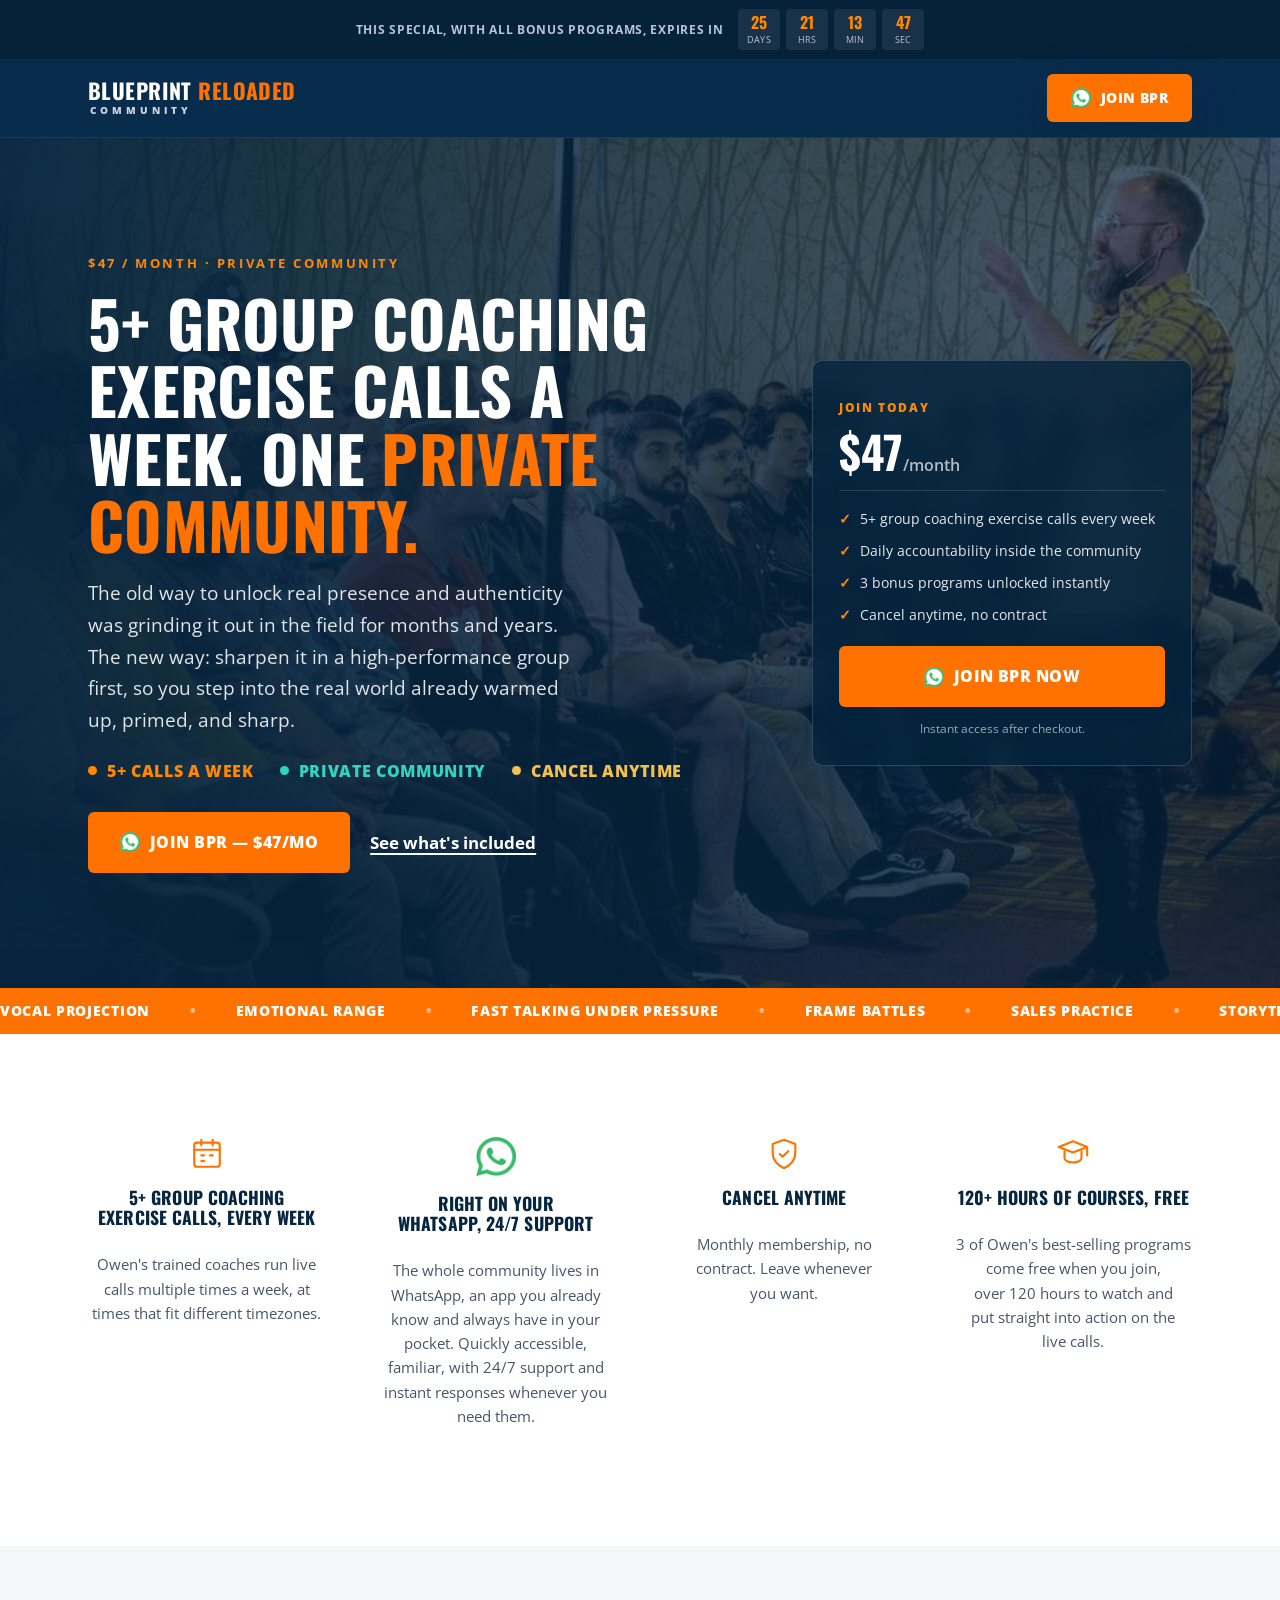
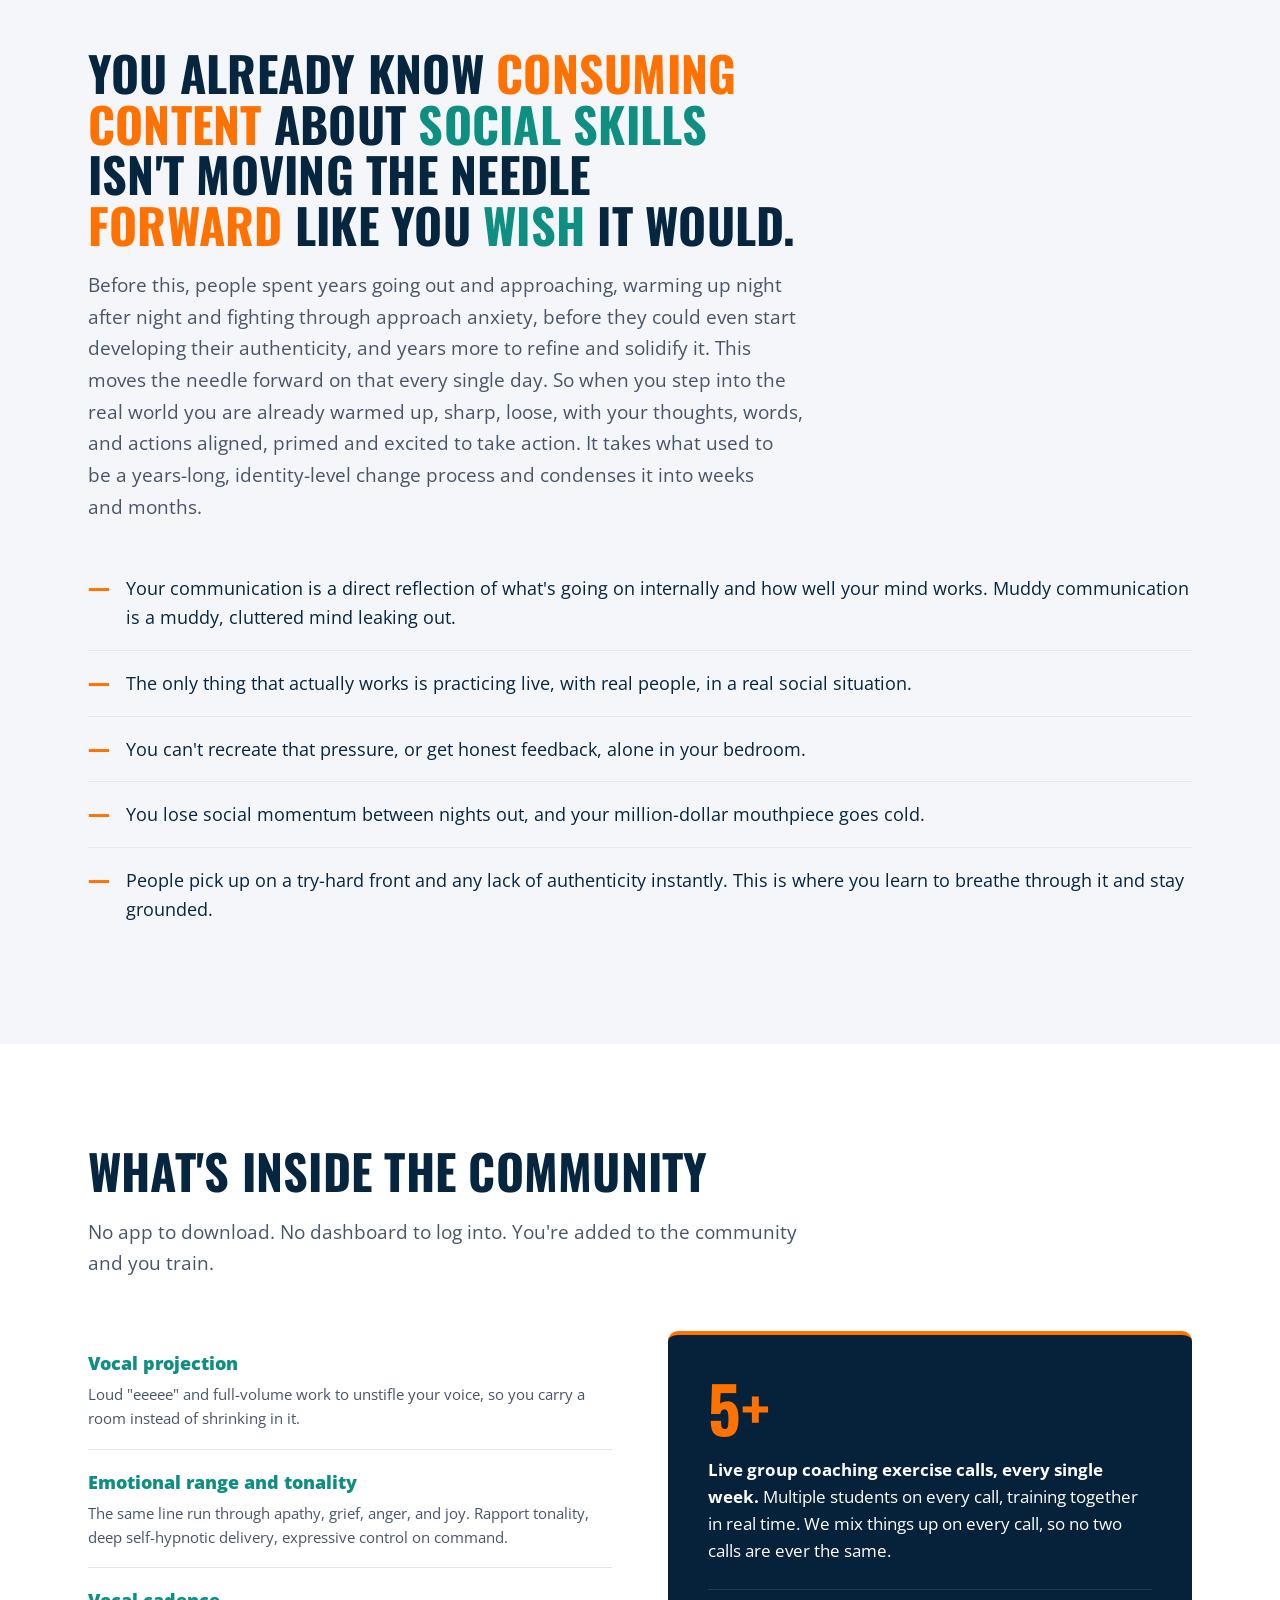
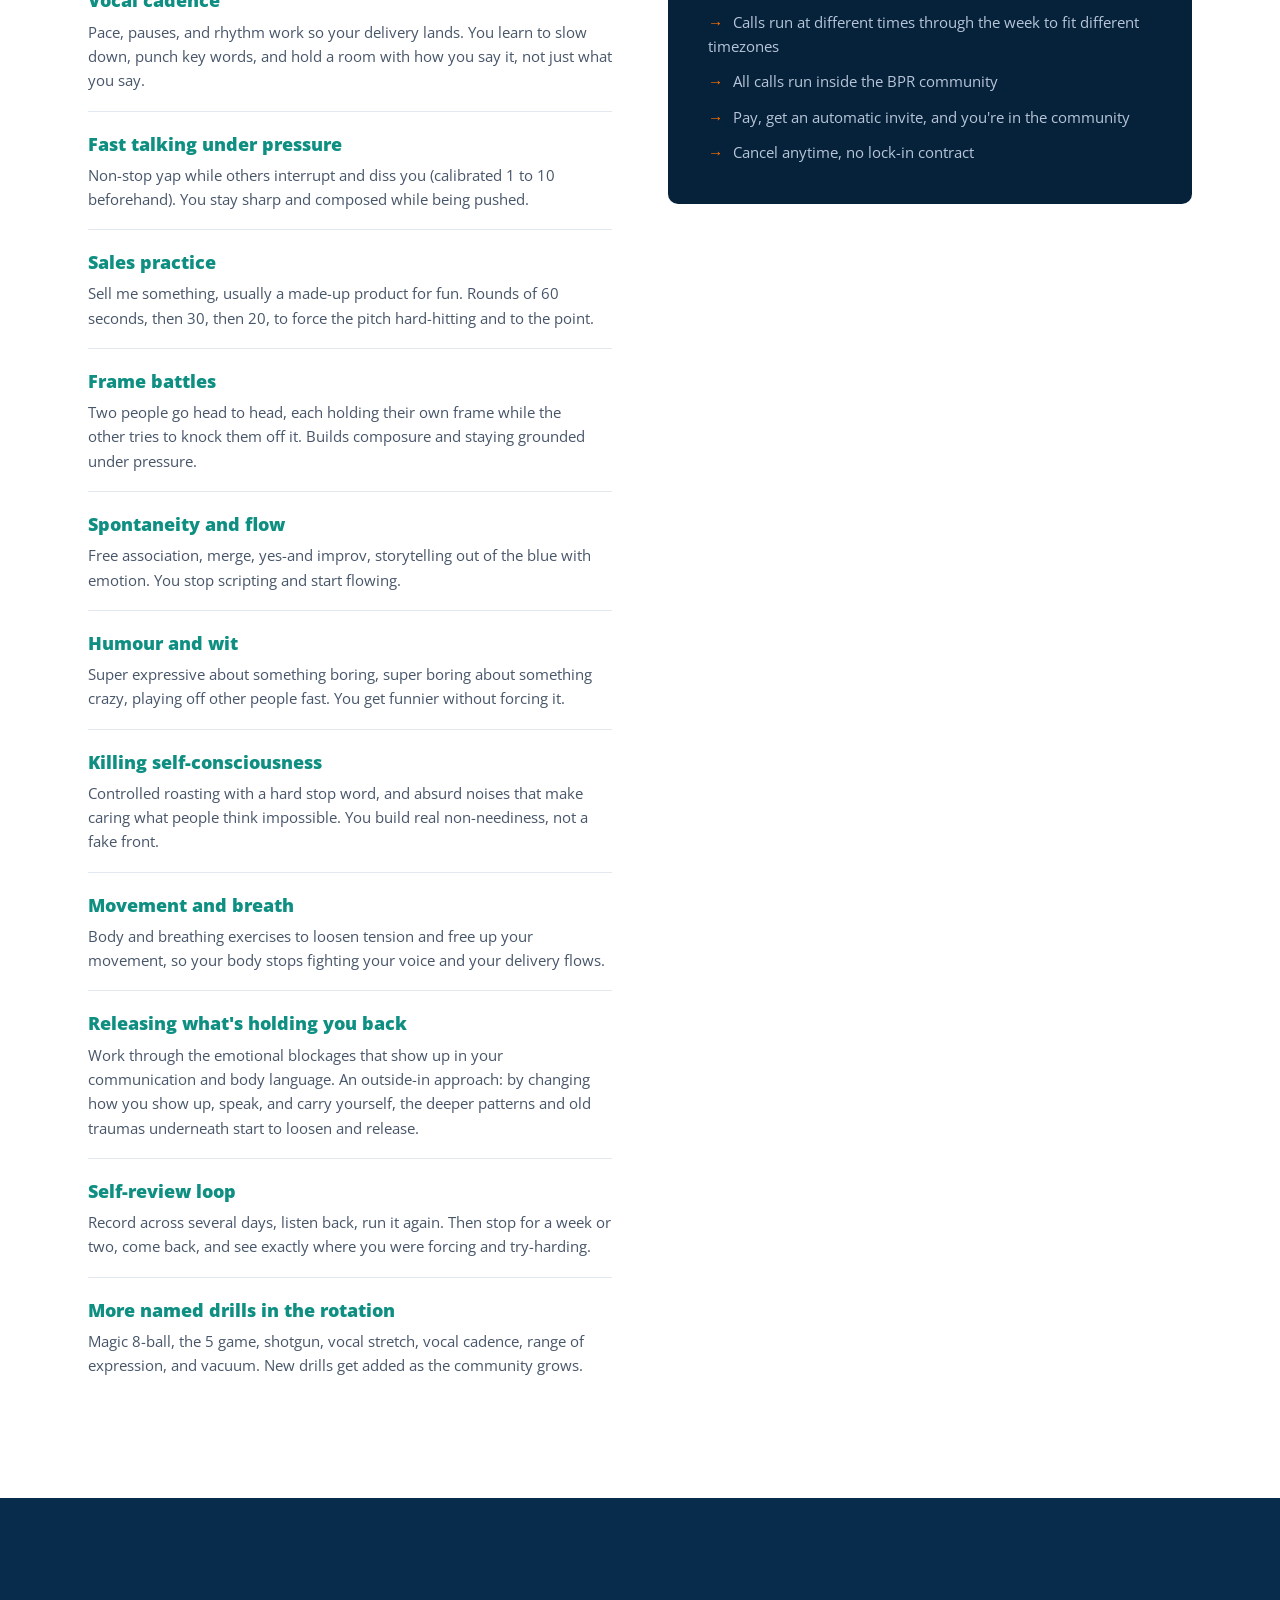
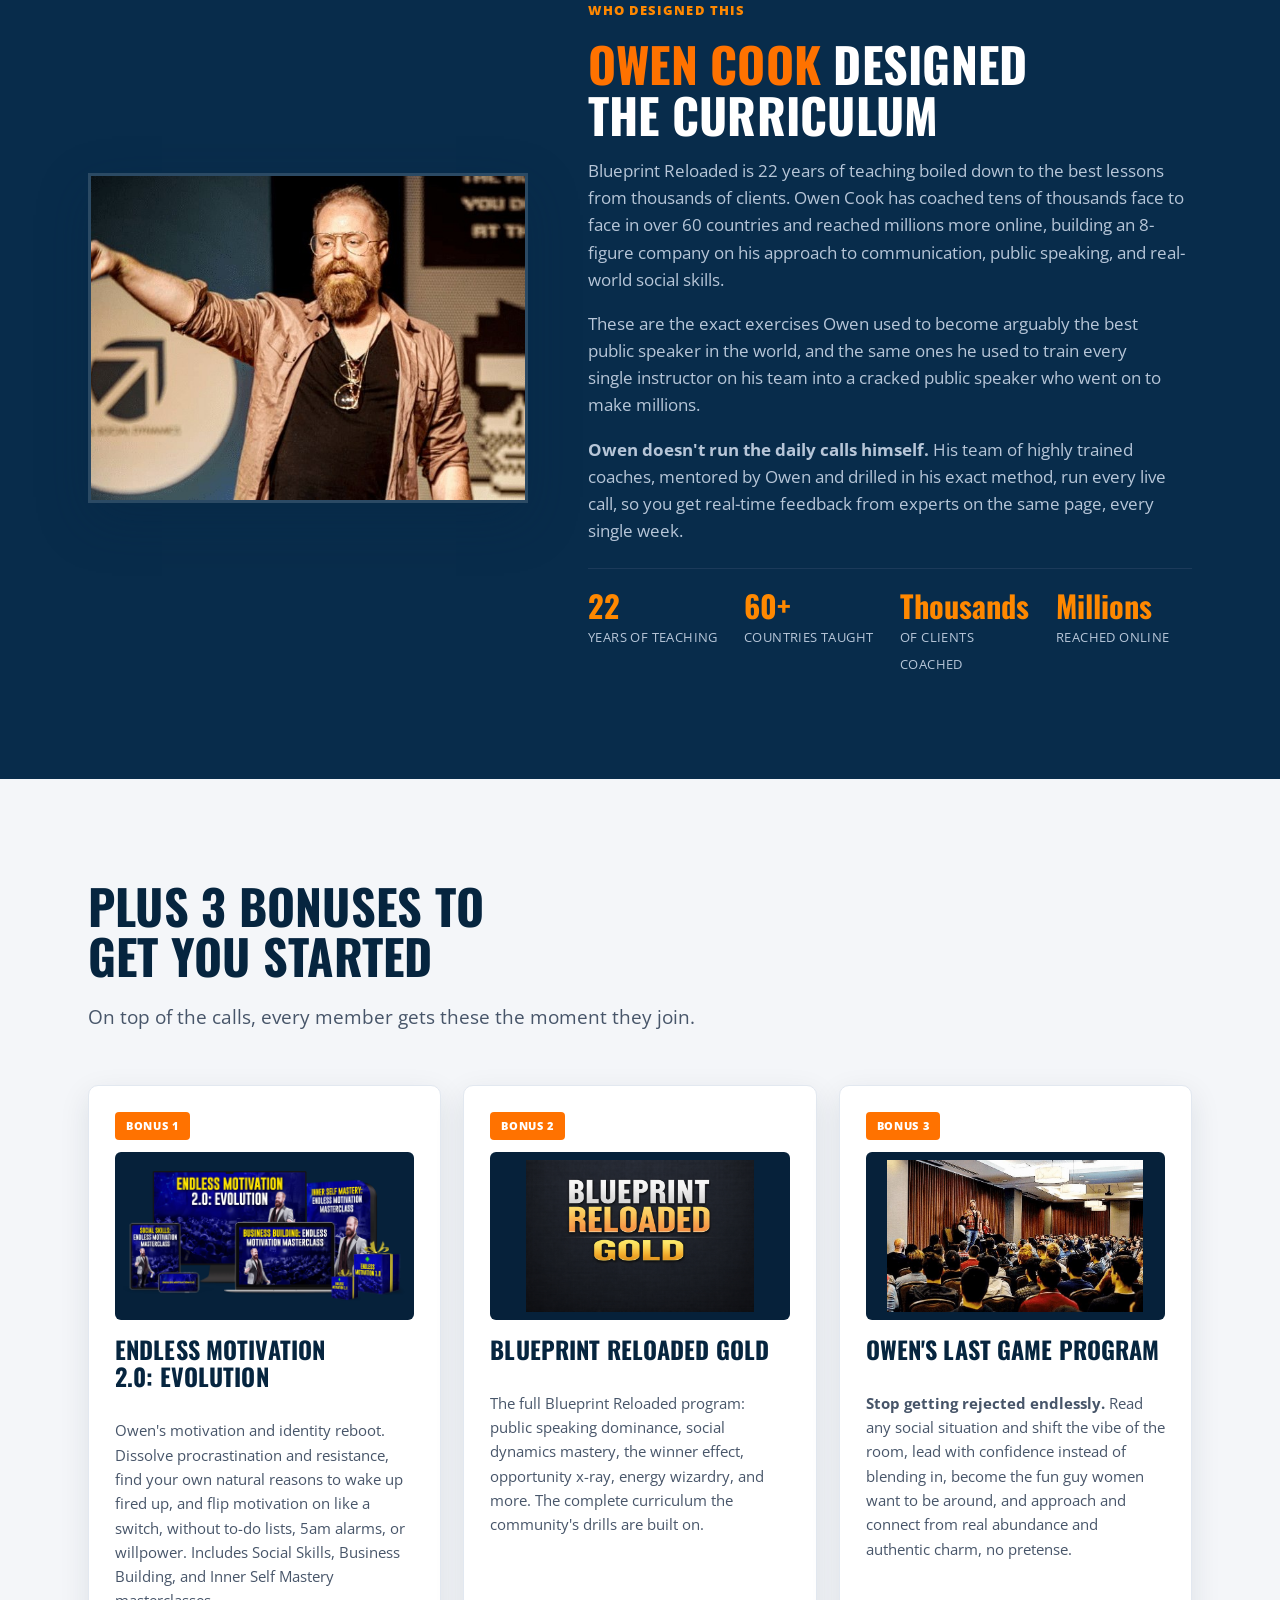
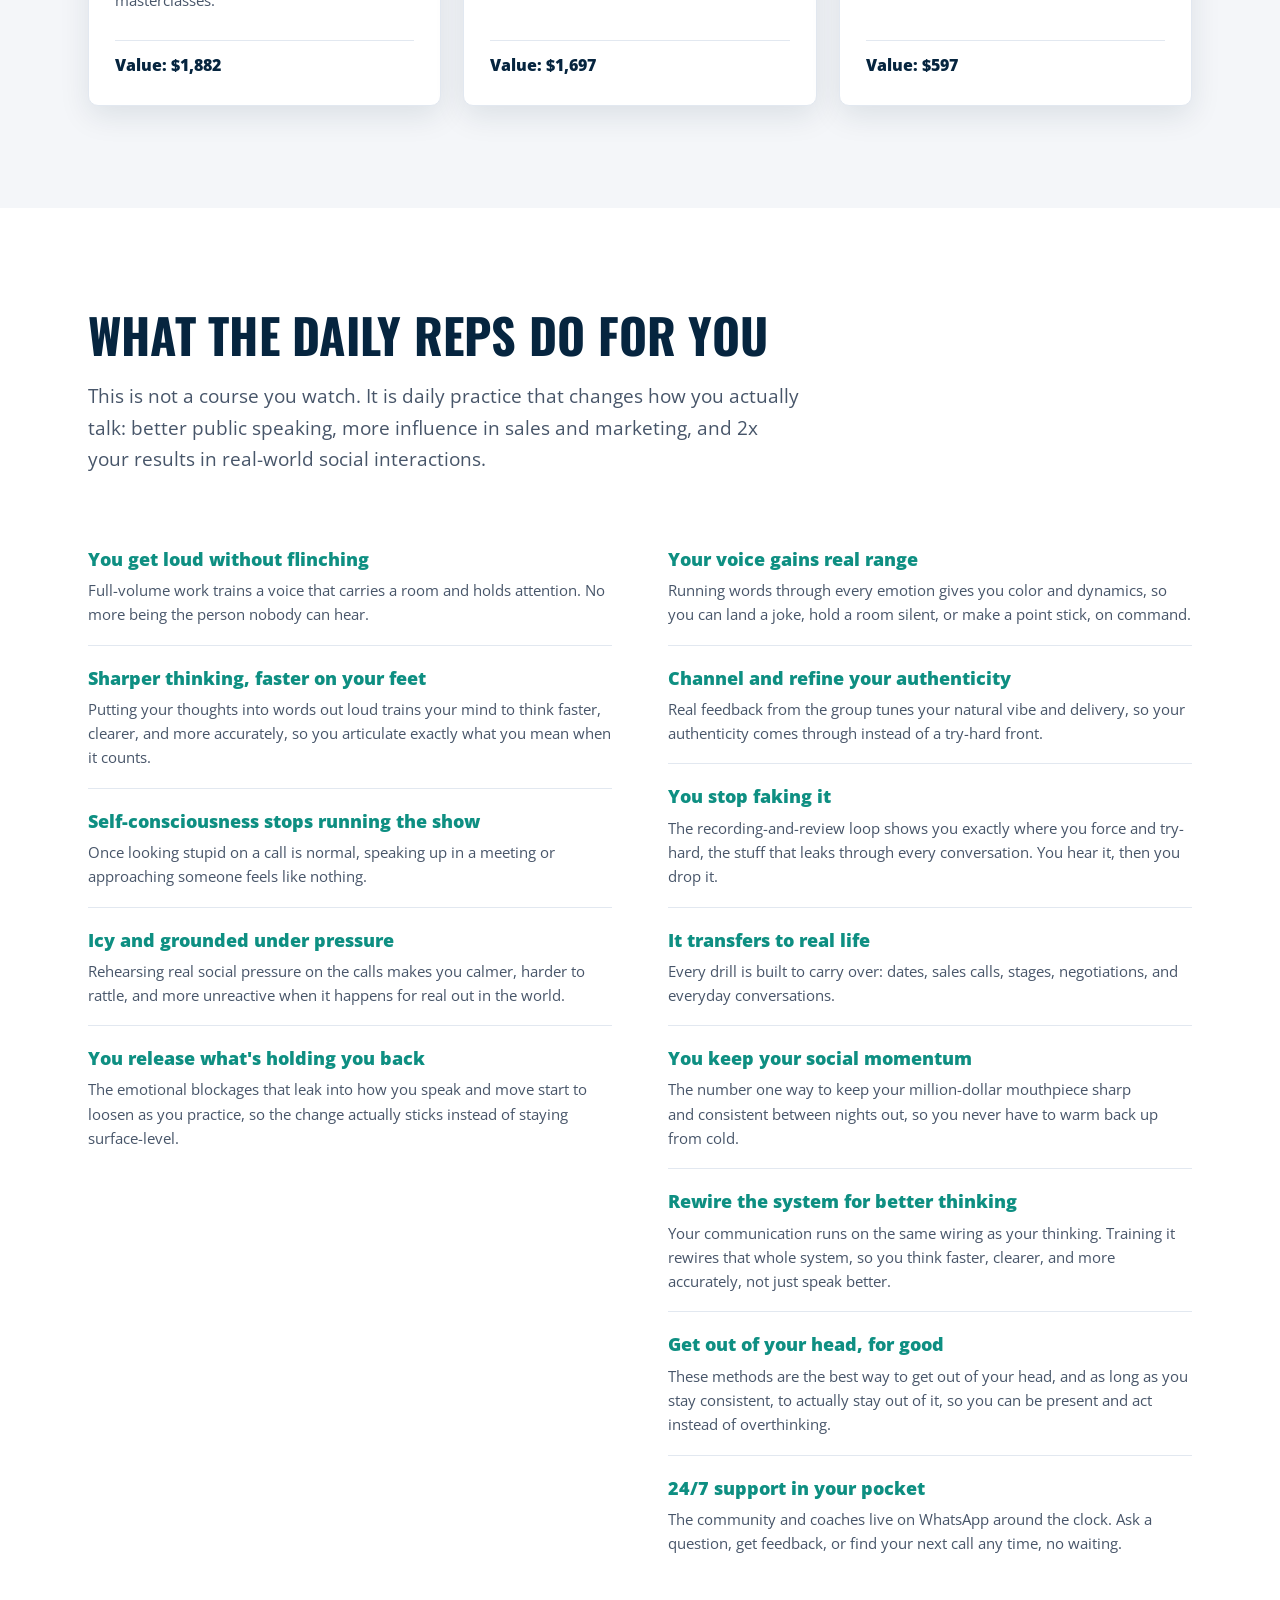
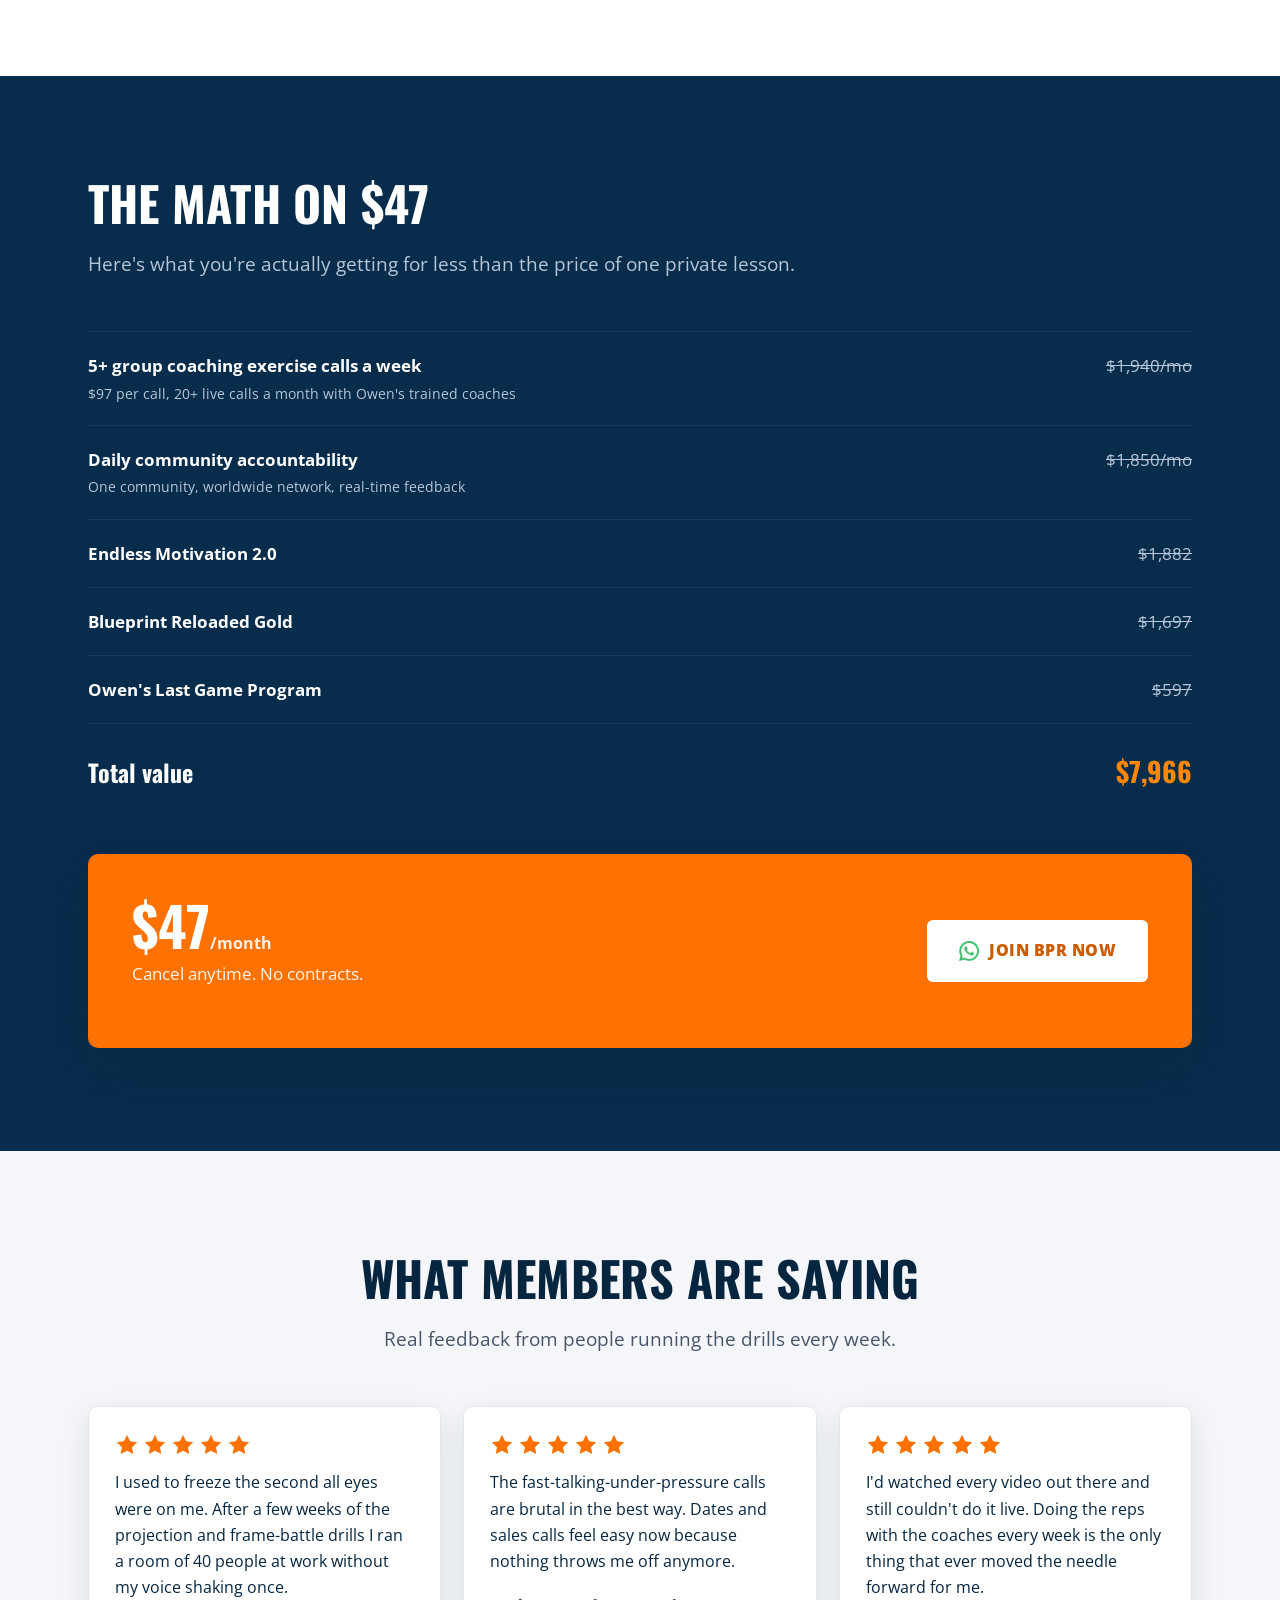
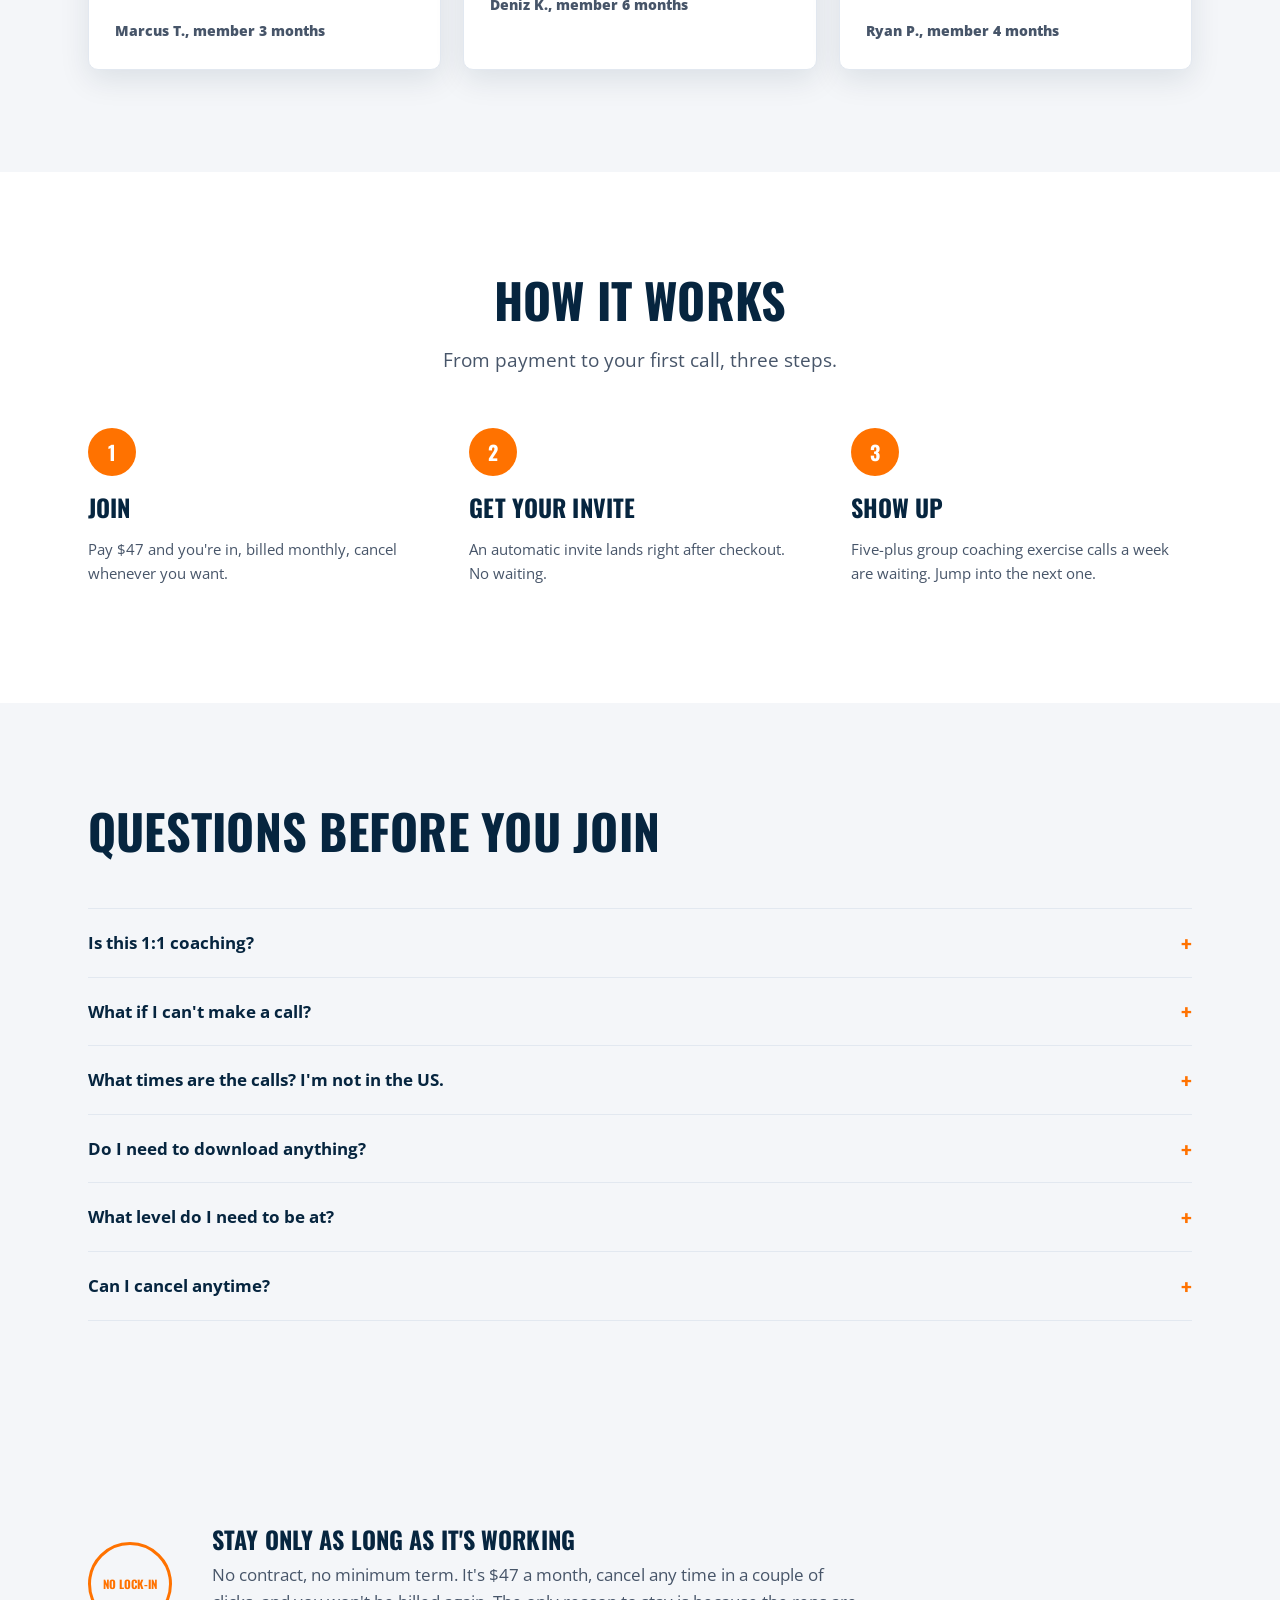
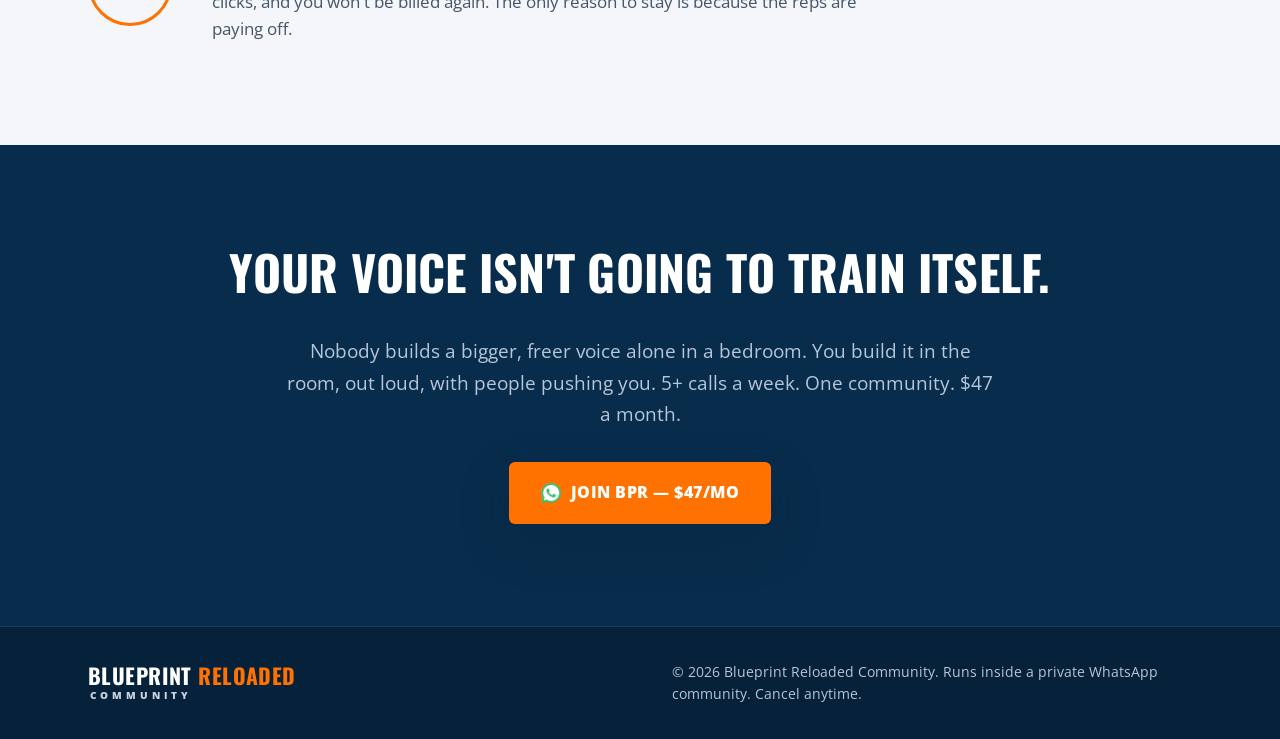
==== index.html @ cd3993e1 "Color Owen Cook + problem heading words, add first problem point + rewire/out-of-your-head benefits," ====
<!doctype html>
<html lang="en">
<head>
<meta charset="UTF-8" />
<meta name="viewport" content="width=device-width, initial-scale=1.0" />
<title>Blueprint Reloaded Community — Daily Communication Training, $47/mo</title>
<meta name="description" content="5+ live group communication coaching calls a week, inside one private community, for $47/month. Vocal projection, emotional range, fast talking under pressure, storytelling, and killing self-consciousness for good. Trained by Owen Cook." />
<link rel="preconnect" href="https://fonts.googleapis.com" />
<link rel="preconnect" href="https://fonts.gstatic.com" crossorigin />
<link href="https://fonts.googleapis.com/css2?family=Oswald:wght@500;600;700&family=Open+Sans:wght@400;600;700;800&display=swap" rel="stylesheet" />
<link rel="stylesheet" href="assets/styles.css" />
</head>
<body>

<!--
  ============================================================
  BEFORE THIS GOES LIVE, edit these things:

  1. HERO PHOTO
     Now a real Owen Cook seminar photo (assets/img/owen-hero.jpg),
     cropped from the Endless Motivation site. Set in assets/styles.css
     under .hero::before { background-image: ... }. Bonus 1 cover
     (assets/img/endless-motivation-cover.png) is also the real product
     image. Both are Owen Cook / Self Mastery Co assets: use is fine
     given Owen is approving the bundle. Bonus 2 and 3 covers are still
     placeholders.

  2. COUNTDOWN DEADLINE
     assets/main.js auto-targets 11:59:59 PM on the last day of the
     current month (visitor's local time) and rolls to next month
     when it passes. Remove the deadline-bar markup if the countdown
     ever needs to come down.

  3. STRIPE PAYMENT LINK
     Every button below with href="https://buy.stripe.com/00w7sM9GS1s17iT3RD1oI0r" needs
     your real Stripe Payment Link (buy.stripe.com/...).
     In Stripe: set the Payment Link's "After payment" redirect to
     your deployed thank-you.html URL.

  4. PLACEHOLDER CONTENT
     Search this file for "PLACEHOLDER" to find the 3 bonus
     products and testimonial that need real content/values.
  ============================================================
-->

<div class="deadline-bar">
  <span class="label">This special, with all bonus programs, expires in</span>
  <span class="units">
    <span class="unit"><b id="cd-days">00</b><span>Days</span></span>
    <span class="unit"><b id="cd-hours">00</b><span>Hrs</span></span>
    <span class="unit"><b id="cd-mins">00</b><span>Min</span></span>
    <span class="unit"><b id="cd-secs">00</b><span>Sec</span></span>
  </span>
</div>

<nav class="nav">
  <div class="wrap">
    <div class="nav-mark">
      <span class="mark-top">Blueprint <span class="mark-accent">Reloaded</span></span>
      <span class="mark-sub">Community</span>
    </div>
    <a class="btn btn-cta" href="https://buy.stripe.com/00w7sM9GS1s17iT3RD1oI0r">Join BPR</a>
  </div>
</nav>

<header class="hero">
  <div class="wrap">
    <div class="hero-copy">
      <div class="eyebrow-line">$47 / month &middot; Private community</div>
      <h1>5+ group coaching exercise calls a week. One <span class="accent-word">private community.</span></h1>
      <p class="lede">
        The old way to unlock real presence and authenticity was grinding it out in the
        field for months and years. The new way: sharpen it in a high-performance group
        first, so you step into the real world already warmed up, primed, and sharp.
      </p>
      <ul class="trust-chips">
        <li>5+ calls a week</li>
        <li>Private community</li>
        <li>Cancel anytime</li>
      </ul>
      <div class="hero-ctas">
        <a class="btn btn-cta" href="https://buy.stripe.com/00w7sM9GS1s17iT3RD1oI0r">Join BPR — $47/mo</a>
        <a class="textlink" href="#stack">See what's included</a>
      </div>
    </div>
    <div class="join-card">
      <p class="kicker">Join today</p>
      <div class="price">$47<small>/month</small></div>
      <ul>
        <li>5+ group coaching exercise calls every week</li>
        <li>Daily accountability inside the community</li>
        <li>3 bonus programs unlocked instantly</li>
        <li>Cancel anytime, no contract</li>
      </ul>
      <a class="btn btn-cta btn-block" href="https://buy.stripe.com/00w7sM9GS1s17iT3RD1oI0r">Join BPR now</a>
      <p class="fine">Instant access after checkout.</p>
    </div>
  </div>
</header>

<div class="marquee" aria-label="What's covered">
  <div class="marquee-track">
    <span>Vocal projection</span><span class="dot">&bull;</span>
    <span>Emotional range</span><span class="dot">&bull;</span>
    <span>Fast talking under pressure</span><span class="dot">&bull;</span>
    <span>Frame battles</span><span class="dot">&bull;</span>
    <span>Sales practice</span><span class="dot">&bull;</span>
    <span>Storytelling</span><span class="dot">&bull;</span>
    <span>Humour and wit</span><span class="dot">&bull;</span>
    <span>Killing self-consciousness</span><span class="dot">&bull;</span>
    <span>Vocal projection</span><span class="dot">&bull;</span>
    <span>Emotional range</span><span class="dot">&bull;</span>
    <span>Fast talking under pressure</span><span class="dot">&bull;</span>
    <span>Frame battles</span><span class="dot">&bull;</span>
    <span>Sales practice</span><span class="dot">&bull;</span>
    <span>Storytelling</span><span class="dot">&bull;</span>
    <span>Humour and wit</span><span class="dot">&bull;</span>
    <span>Killing self-consciousness</span><span class="dot">&bull;</span>
  </div>
</div>

<section>
  <div class="wrap">
    <div class="icon-row reveal">
      <div class="icon-row-item">
        <svg viewBox="0 0 24 24" fill="none" stroke="currentColor" stroke-width="1.5" stroke-linecap="round" stroke-linejoin="round"><rect x="3" y="4" width="18" height="17" rx="2"/><path d="M3 9h18"/><path d="M8 2v4M16 2v4"/><path d="M8 13h2M14 13h2M8 17h2"/></svg>
        <h3>5+ group coaching exercise calls, every week</h3>
        <p>Owen's trained coaches run live calls multiple times a week, at times that fit different timezones.</p>
      </div>
      <div class="icon-row-item">
        <img class="icon-wa" src="assets/img/whatsapp-icon.png" alt="WhatsApp" />
        <h3>Right on your WhatsApp, 24/7 support</h3>
        <p>The whole community lives in WhatsApp, an app you already know and always have in your pocket. Quickly accessible, familiar, with 24/7 support and instant responses whenever you need them.</p>
      </div>
      <div class="icon-row-item">
        <svg viewBox="0 0 24 24" fill="none" stroke="currentColor" stroke-width="1.5" stroke-linecap="round" stroke-linejoin="round"><path d="M12 2 4 5v6c0 5 3.4 9 8 11 4.6-2 8-6 8-11V5l-8-3z"/><path d="m9 12 2 2 4-4"/></svg>
        <h3>Cancel anytime</h3>
        <p>Monthly membership, no contract. Leave whenever you want.</p>
      </div>
      <div class="icon-row-item">
        <svg viewBox="0 0 24 24" fill="none" stroke="currentColor" stroke-width="1.5" stroke-linecap="round" stroke-linejoin="round"><path d="M2 7l10-4 10 4-10 4z"/><path d="M6 10v5c0 1.66 2.7 3 6 3s6-1.34 6-3v-5"/><path d="M22 7v6"/></svg>
        <h3>120+ hours of courses, free</h3>
        <p>3 of Owen's best-selling programs come free when you join, over 120 hours to watch and put straight into action on the live calls.</p>
      </div>
    </div>
  </div>
</section>

<section class="section-alt">
  <div class="wrap">
    <div class="section-head reveal">
      <h2>You already know <span class="hl-orange">consuming content</span> about <span class="hl-teal">social skills</span> isn't moving the needle <span class="hl-orange">forward</span> like you <span class="hl-teal">wish</span> it would.</h2>
      <p class="lede">Before this, people spent years going out and approaching, warming up night after night and fighting through approach anxiety, before they could even start developing their authenticity, and years more to refine and solidify it. This moves the needle forward on that every single day. So when you step into the real world you are already warmed up, sharp, loose, with your thoughts, words, and actions aligned, primed and excited to take action. It takes what used to be a years-long, identity-level change process and condenses it into weeks and months.</p>
    </div>
    <ul class="problem-list">
      <li class="reveal">
        <span class="mark">&mdash;</span>
        <span>Your communication is a direct reflection of what's going on internally and how well your mind works. Muddy communication is a muddy, cluttered mind leaking out.</span>
      </li>
      <li class="reveal">
        <span class="mark">&mdash;</span>
        <span>The only thing that actually works is practicing live, with real people, in a real social situation.</span>
      </li>
      <li class="reveal">
        <span class="mark">&mdash;</span>
        <span>You can't recreate that pressure, or get honest feedback, alone in your bedroom.</span>
      </li>
      <li class="reveal">
        <span class="mark">&mdash;</span>
        <span>You lose social momentum between nights out, and your million-dollar mouthpiece goes cold.</span>
      </li>
      <li class="reveal">
        <span class="mark">&mdash;</span>
        <span>People pick up on a try-hard front and any lack of authenticity instantly. This is where you learn to breathe through it and stay grounded.</span>
      </li>
    </ul>
  </div>
</section>

<section>
  <div class="wrap">
    <div class="section-head reveal">
      <h2>What's inside the community</h2>
      <p class="lede">No app to download. No dashboard to log into. You're added to the community and you train.</p>
    </div>
    <div class="inside-layout">
      <ul class="drill-list reveal">
        <li>
          <span class="drill-name">Vocal projection</span>
          <p class="drill-desc">Loud "eeeee" and full-volume work to unstifle your voice, so you carry a room instead of shrinking in it.</p>
        </li>
        <li>
          <span class="drill-name">Emotional range and tonality</span>
          <p class="drill-desc">The same line run through apathy, grief, anger, and joy. Rapport tonality, deep self-hypnotic delivery, expressive control on command.</p>
        </li>
        <li>
          <span class="drill-name">Vocal cadence</span>
          <p class="drill-desc">Pace, pauses, and rhythm work so your delivery lands. You learn to slow down, punch key words, and hold a room with how you say it, not just what you say.</p>
        </li>
        <li>
          <span class="drill-name">Fast talking under pressure</span>
          <p class="drill-desc">Non-stop yap while others interrupt and diss you (calibrated 1 to 10 beforehand). You stay sharp and composed while being pushed.</p>
        </li>
        <li>
          <span class="drill-name">Sales practice</span>
          <p class="drill-desc">Sell me something, usually a made-up product for fun. Rounds of 60 seconds, then 30, then 20, to force the pitch hard-hitting and to the point.</p>
        </li>
        <li>
          <span class="drill-name">Frame battles</span>
          <p class="drill-desc">Two people go head to head, each holding their own frame while the other tries to knock them off it. Builds composure and staying grounded under pressure.</p>
        </li>
        <li>
          <span class="drill-name">Spontaneity and flow</span>
          <p class="drill-desc">Free association, merge, yes-and improv, storytelling out of the blue with emotion. You stop scripting and start flowing.</p>
        </li>
        <li>
          <span class="drill-name">Humour and wit</span>
          <p class="drill-desc">Super expressive about something boring, super boring about something crazy, playing off other people fast. You get funnier without forcing it.</p>
        </li>
        <li>
          <span class="drill-name">Killing self-consciousness</span>
          <p class="drill-desc">Controlled roasting with a hard stop word, and absurd noises that make caring what people think impossible. You build real non-neediness, not a fake front.</p>
        </li>
        <li>
          <span class="drill-name">Movement and breath</span>
          <p class="drill-desc">Body and breathing exercises to loosen tension and free up your movement, so your body stops fighting your voice and your delivery flows.</p>
        </li>
        <li>
          <span class="drill-name">Releasing what's holding you back</span>
          <p class="drill-desc">Work through the emotional blockages that show up in your communication and body language. An outside-in approach: by changing how you show up, speak, and carry yourself, the deeper patterns and old traumas underneath start to loosen and release.</p>
        </li>
        <li>
          <span class="drill-name">Self-review loop</span>
          <p class="drill-desc">Record across several days, listen back, run it again. Then stop for a week or two, come back, and see exactly where you were forcing and try-harding.</p>
        </li>
        <li>
          <span class="drill-name">More named drills in the rotation</span>
          <p class="drill-desc">Magic 8-ball, the 5 game, shotgun, vocal stretch, vocal cadence, range of expression, and vacuum. New drills get added as the community grows.</p>
        </li>
      </ul>
      <div class="cadence-card reveal">
        <div class="cadence-figure">5+</div>
        <p><strong>Live group coaching exercise calls, every single week.</strong> Multiple students on every call, training together in real time. We mix things up on every call, so no two calls are ever the same.</p>
        <ul class="cadence-list">
          <li>Calls run at different times through the week to fit different timezones</li>
          <li>All calls run inside the BPR community</li>
          <li>Pay, get an automatic invite, and you're in the community</li>
          <li>Cancel anytime, no lock-in contract</li>
        </ul>
      </div>
    </div>
  </div>
</section>

<section class="founder">
  <div class="wrap">
    <img class="founder-photo reveal" src="assets/img/owen-founder.jpg" alt="Owen Cook on stage" loading="lazy" />
    <div class="reveal">
      <p class="role">Who designed this</p>
      <h2><span class="accent-word">Owen Cook</span> designed the curriculum</h2>
      <p>Blueprint Reloaded is 22 years of teaching boiled down to the best lessons from thousands of clients. Owen Cook has coached tens of thousands face to face in over 60 countries and reached millions more online, building an 8-figure company on his approach to communication, public speaking, and real-world social skills.</p>
      <p>These are the exact exercises Owen used to become arguably the best public speaker in the world, and the same ones he used to train every single instructor on his team into a cracked public speaker who went on to make millions.</p>
      <p><strong>Owen doesn't run the daily calls himself.</strong> His team of highly trained coaches, mentored by Owen and drilled in his exact method, run every live call, so you get real-time feedback from experts on the same page, every single week.</p>
      <ul class="founder-stats">
        <li><b>22</b><span>Years of teaching</span></li>
        <li><b>60+</b><span>Countries taught</span></li>
        <li><b>Thousands</b><span>Of clients coached</span></li>
        <li><b>Millions</b><span>Reached online</span></li>
      </ul>
    </div>
  </div>
</section>

<section class="section-alt">
  <div class="wrap">
    <div class="section-head reveal">
      <h2>Plus 3 bonuses to get you started</h2>
      <p class="lede">On top of the calls, every member gets these the moment they join.</p>
    </div>
    <div class="bonus-grid">

      <!-- Bonus 1: Endless Motivation 2.0 — real product cover + copy from endlessmotivationblueprint.com -->
      <div class="bonus-card reveal">
        <span class="bonus-tag">Bonus 1</span>
        <img class="bonus-cover" src="assets/img/endless-motivation-cover.png" alt="Endless Motivation 2.0: Evolution course package" loading="lazy" />
        <h3>Endless Motivation 2.0: Evolution</h3>
        <p>Owen's motivation and identity reboot. Dissolve procrastination and resistance, find your own natural reasons to wake up fired up, and flip motivation on like a switch, without to-do lists, 5am alarms, or willpower. Includes Social Skills, Business Building, and Inner Self Mastery masterclasses.</p>
        <div class="bonus-value">Value: $1,882</div>
      </div>

      <!-- Bonus 2: Blueprint Reloaded Gold. Cover = the BPR product mockup the user pasted.
           SAVE that image to assets/img/blueprint-reloaded-gold.png and it appears automatically;
           until then it falls back to a labelled placeholder box. -->
      <div class="bonus-card reveal">
        <span class="bonus-tag">Bonus 2</span>
        <img class="bonus-cover" src="assets/img/blueprint-reloaded-gold.png" alt="Blueprint Reloaded course package" loading="lazy" onerror="this.style.display='none';this.nextElementSibling.style.display='flex';" />
        <div class="bonus-image-placeholder" style="display:none">Save pasted image as assets/img/blueprint-reloaded-gold.png</div>
        <h3>Blueprint Reloaded Gold</h3>
        <p>The full Blueprint Reloaded program: public speaking dominance, social dynamics mastery, the winner effect, opportunity x-ray, energy wizardry, and more. The complete curriculum the community's drills are built on.</p>
        <div class="bonus-value">Value: $1,697</div>
      </div>

      <!-- Bonus 3: Owen's Last Game Program — real Owen photo; description still to confirm -->
      <div class="bonus-card reveal">
        <span class="bonus-tag">Bonus 3</span>
        <img class="bonus-cover" src="assets/img/lastgame-banner.png" alt="Owen's Last Game Program" loading="lazy" onerror="this.onerror=null;this.src='assets/img/owen-lastgame.jpg';" />
        <h3>Owen's Last Game Program</h3>
        <p><strong>Stop getting rejected endlessly.</strong> Read any social situation and shift the vibe of the room, lead with confidence instead of blending in, become the fun guy women want to be around, and approach and connect from real abundance and authentic charm, no pretense.</p>
        <div class="bonus-value">Value: $597</div>
      </div>

    </div>
  </div>
</section>

<section>
  <div class="wrap">
    <div class="section-head reveal">
      <h2>What the daily reps do for you</h2>
      <p class="lede">This is not a course you watch. It is daily practice that changes how you actually talk: better public speaking, more influence in sales and marketing, and 2x your results in real-world social interactions.</p>
    </div>
    <div class="inside-layout">
      <ul class="drill-list reveal">
        <li>
          <span class="drill-name">You get loud without flinching</span>
          <p class="drill-desc">Full-volume work trains a voice that carries a room and holds attention. No more being the person nobody can hear.</p>
        </li>
        <li>
          <span class="drill-name">Sharper thinking, faster on your feet</span>
          <p class="drill-desc">Putting your thoughts into words out loud trains your mind to think faster, clearer, and more accurately, so you articulate exactly what you mean when it counts.</p>
        </li>
        <li>
          <span class="drill-name">Self-consciousness stops running the show</span>
          <p class="drill-desc">Once looking stupid on a call is normal, speaking up in a meeting or approaching someone feels like nothing.</p>
        </li>
        <li>
          <span class="drill-name">Icy and grounded under pressure</span>
          <p class="drill-desc">Rehearsing real social pressure on the calls makes you calmer, harder to rattle, and more unreactive when it happens for real out in the world.</p>
        </li>
        <li>
          <span class="drill-name">You release what's holding you back</span>
          <p class="drill-desc">The emotional blockages that leak into how you speak and move start to loosen as you practice, so the change actually sticks instead of staying surface-level.</p>
        </li>
      </ul>
      <ul class="drill-list reveal">
        <li>
          <span class="drill-name">Your voice gains real range</span>
          <p class="drill-desc">Running words through every emotion gives you color and dynamics, so you can land a joke, hold a room silent, or make a point stick, on command.</p>
        </li>
        <li>
          <span class="drill-name">Channel and refine your authenticity</span>
          <p class="drill-desc">Real feedback from the group tunes your natural vibe and delivery, so your authenticity comes through instead of a try-hard front.</p>
        </li>
        <li>
          <span class="drill-name">You stop faking it</span>
          <p class="drill-desc">The recording-and-review loop shows you exactly where you force and try-hard, the stuff that leaks through every conversation. You hear it, then you drop it.</p>
        </li>
        <li>
          <span class="drill-name">It transfers to real life</span>
          <p class="drill-desc">Every drill is built to carry over: dates, sales calls, stages, negotiations, and everyday conversations.</p>
        </li>
        <li>
          <span class="drill-name">You keep your social momentum</span>
          <p class="drill-desc">The number one way to keep your million-dollar mouthpiece sharp and consistent between nights out, so you never have to warm back up from cold.</p>
        </li>
        <li>
          <span class="drill-name">Rewire the system for better thinking</span>
          <p class="drill-desc">Your communication runs on the same wiring as your thinking. Training it rewires that whole system, so you think faster, clearer, and more accurately, not just speak better.</p>
        </li>
        <li>
          <span class="drill-name">Get out of your head, for good</span>
          <p class="drill-desc">These methods are the best way to get out of your head, and as long as you stay consistent, to actually stay out of it, so you can be present and act instead of overthinking.</p>
        </li>
        <li>
          <span class="drill-name">24/7 support in your pocket</span>
          <p class="drill-desc">The community and coaches live on WhatsApp around the clock. Ask a question, get feedback, or find your next call any time, no waiting.</p>
        </li>
      </ul>
    </div>
  </div>
</section>

<section id="stack" class="section-dark">
  <div class="wrap">
    <div class="section-head reveal">
      <h2>The math on $47</h2>
      <p class="lede">Here's what you're actually getting for less than the price of one private lesson.</p>
    </div>

    <ul class="stack-list reveal">
      <li class="stack-row">
        <div class="label">5+ group coaching exercise calls a week
          <span class="sub">$97 per call, 20+ live calls a month with Owen's trained coaches</span>
        </div>
        <div class="value">$1,940/mo</div>
      </li>
      <li class="stack-row">
        <div class="label">Daily community accountability
          <span class="sub">One community, worldwide network, real-time feedback</span>
        </div>
        <div class="value">$1,850/mo</div>
      </li>
      <li class="stack-row">
        <div class="label">Endless Motivation 2.0</div>
        <div class="value">$1,882</div>
      </li>
      <li class="stack-row">
        <div class="label">Blueprint Reloaded Gold</div>
        <div class="value">$1,697</div>
      </li>
      <li class="stack-row">
        <div class="label">Owen's Last Game Program</div>
        <div class="value">$597</div>
      </li>
      <li class="stack-row total">
        <div class="label">Total value</div>
        <div class="value">$7,966</div>
      </li>
    </ul>

    <div class="price-panel reveal">
      <div>
        <div class="price-figure">$47<span>/month</span></div>
        <p class="hero-fineprint" style="margin-top:8px;">Cancel anytime. No contracts.</p>
      </div>
      <a class="btn btn-cta" href="https://buy.stripe.com/00w7sM9GS1s17iT3RD1oI0r">Join BPR now</a>
    </div>
  </div>
</section>

<section class="section-alt">
  <div class="wrap">
    <div class="section-head center reveal">
      <h2>What members are saying</h2>
      <p class="lede">Real feedback from people running the drills every week.</p>
    </div>
    <!-- SAMPLE testimonials for the review draft. Replace with real, verified member
         reviews before this page goes public (honesty / FTC). -->
    <div class="testimonial-grid reveal">
      <div class="tcard">
        <span class="stars" aria-hidden="true">
          <svg viewBox="0 0 20 20" fill="currentColor"><path d="M10 1.5l2.6 5.3 5.9.9-4.3 4.1 1 5.8L10 14.8l-5.2 2.8 1-5.8-4.3-4.1 5.9-.9L10 1.5z"/></svg><svg viewBox="0 0 20 20" fill="currentColor"><path d="M10 1.5l2.6 5.3 5.9.9-4.3 4.1 1 5.8L10 14.8l-5.2 2.8 1-5.8-4.3-4.1 5.9-.9L10 1.5z"/></svg><svg viewBox="0 0 20 20" fill="currentColor"><path d="M10 1.5l2.6 5.3 5.9.9-4.3 4.1 1 5.8L10 14.8l-5.2 2.8 1-5.8-4.3-4.1 5.9-.9L10 1.5z"/></svg><svg viewBox="0 0 20 20" fill="currentColor"><path d="M10 1.5l2.6 5.3 5.9.9-4.3 4.1 1 5.8L10 14.8l-5.2 2.8 1-5.8-4.3-4.1 5.9-.9L10 1.5z"/></svg><svg viewBox="0 0 20 20" fill="currentColor"><path d="M10 1.5l2.6 5.3 5.9.9-4.3 4.1 1 5.8L10 14.8l-5.2 2.8 1-5.8-4.3-4.1 5.9-.9L10 1.5z"/></svg>
        </span>
        <blockquote>I used to freeze the second all eyes were on me. After a few weeks of the projection and frame-battle drills I ran a room of 40 people at work without my voice shaking once.</blockquote>
        <cite>Marcus T., member 3 months</cite>
      </div>
      <div class="tcard">
        <span class="stars" aria-hidden="true">
          <svg viewBox="0 0 20 20" fill="currentColor"><path d="M10 1.5l2.6 5.3 5.9.9-4.3 4.1 1 5.8L10 14.8l-5.2 2.8 1-5.8-4.3-4.1 5.9-.9L10 1.5z"/></svg><svg viewBox="0 0 20 20" fill="currentColor"><path d="M10 1.5l2.6 5.3 5.9.9-4.3 4.1 1 5.8L10 14.8l-5.2 2.8 1-5.8-4.3-4.1 5.9-.9L10 1.5z"/></svg><svg viewBox="0 0 20 20" fill="currentColor"><path d="M10 1.5l2.6 5.3 5.9.9-4.3 4.1 1 5.8L10 14.8l-5.2 2.8 1-5.8-4.3-4.1 5.9-.9L10 1.5z"/></svg><svg viewBox="0 0 20 20" fill="currentColor"><path d="M10 1.5l2.6 5.3 5.9.9-4.3 4.1 1 5.8L10 14.8l-5.2 2.8 1-5.8-4.3-4.1 5.9-.9L10 1.5z"/></svg><svg viewBox="0 0 20 20" fill="currentColor"><path d="M10 1.5l2.6 5.3 5.9.9-4.3 4.1 1 5.8L10 14.8l-5.2 2.8 1-5.8-4.3-4.1 5.9-.9L10 1.5z"/></svg>
        </span>
        <blockquote>The fast-talking-under-pressure calls are brutal in the best way. Dates and sales calls feel easy now because nothing throws me off anymore.</blockquote>
        <cite>Deniz K., member 6 months</cite>
      </div>
      <div class="tcard">
        <span class="stars" aria-hidden="true">
          <svg viewBox="0 0 20 20" fill="currentColor"><path d="M10 1.5l2.6 5.3 5.9.9-4.3 4.1 1 5.8L10 14.8l-5.2 2.8 1-5.8-4.3-4.1 5.9-.9L10 1.5z"/></svg><svg viewBox="0 0 20 20" fill="currentColor"><path d="M10 1.5l2.6 5.3 5.9.9-4.3 4.1 1 5.8L10 14.8l-5.2 2.8 1-5.8-4.3-4.1 5.9-.9L10 1.5z"/></svg><svg viewBox="0 0 20 20" fill="currentColor"><path d="M10 1.5l2.6 5.3 5.9.9-4.3 4.1 1 5.8L10 14.8l-5.2 2.8 1-5.8-4.3-4.1 5.9-.9L10 1.5z"/></svg><svg viewBox="0 0 20 20" fill="currentColor"><path d="M10 1.5l2.6 5.3 5.9.9-4.3 4.1 1 5.8L10 14.8l-5.2 2.8 1-5.8-4.3-4.1 5.9-.9L10 1.5z"/></svg><svg viewBox="0 0 20 20" fill="currentColor"><path d="M10 1.5l2.6 5.3 5.9.9-4.3 4.1 1 5.8L10 14.8l-5.2 2.8 1-5.8-4.3-4.1 5.9-.9L10 1.5z"/></svg>
        </span>
        <blockquote>I'd watched every video out there and still couldn't do it live. Doing the reps with the coaches every week is the only thing that ever moved the needle forward for me.</blockquote>
        <cite>Ryan P., member 4 months</cite>
      </div>
    </div>
  </div>
</section>

<section>
  <div class="wrap">
    <div class="section-head center reveal">
      <h2>How it works</h2>
      <p class="lede">From payment to your first call, three steps.</p>
    </div>
    <div class="steps reveal">
      <div class="step">
        <div class="step-badge">1</div>
        <h3>Join</h3>
        <p>Pay $47 and you're in, billed monthly, cancel whenever you want.</p>
      </div>
      <div class="step">
        <div class="step-badge">2</div>
        <h3>Get your invite</h3>
        <p>An automatic invite lands right after checkout. No waiting.</p>
      </div>
      <div class="step">
        <div class="step-badge">3</div>
        <h3>Show up</h3>
        <p>Five-plus group coaching exercise calls a week are waiting. Jump into the next one.</p>
      </div>
    </div>
  </div>
</section>

<section class="section-alt">
  <div class="wrap">
    <div class="section-head reveal">
      <h2>Questions before you join</h2>
    </div>
    <div class="faq-list reveal">
      <details>
        <summary>Is this 1:1 coaching?</summary>
        <p>No. BPR is group coaching exercise calls, multiple students on every call, not one-on-one sessions. That's how we keep it at $47/month instead of hundreds per hour. If you want individual feedback, you can still ask questions live on calls or in the community.</p>
      </details>
      <details>
        <summary>What if I can't make a call?</summary>
        <p>There are 5+ calls a week, so missing one doesn't set you back the way a monthly single-session program would. Just show up to the next one.</p>
      </details>
      <details>
        <summary>What times are the calls? I'm not in the US.</summary>
        <p>Calls run at different times across the week specifically so members in different timezones can always find one that works. Wherever you are, there's a call you can make.</p>
      </details>
      <details>
        <summary>Do I need to download anything?</summary>
        <p>No. Everything runs through a single invite link. Pay, get your invite, and you're in the community.</p>
      </details>
      <details>
        <summary>What level do I need to be at?</summary>
        <p>The drills are built to meet you where you are. Beginners build the fundamentals; people who already communicate well use the calls to sharpen range, wit, and presence under pressure.</p>
      </details>
      <details>
        <summary>Can I cancel anytime?</summary>
        <p>Yes. It's a monthly membership with no contract. Cancel whenever you want and you won't be billed again.</p>
      </details>
    </div>
  </div>
</section>

<section class="guarantee">
  <div class="wrap reveal">
    <div class="seal">No lock-in</div>
    <div>
      <h3>Stay only as long as it's working</h3>
      <p>No contract, no minimum term. It's $47 a month, cancel any time in a couple of clicks, and you won't be billed again. The only reason to stay is because the reps are paying off.</p>
    </div>
  </div>
</section>

<section class="final-cta">
  <div class="wrap">
    <h2 class="reveal">Your voice isn't going to train itself.</h2>
    <p class="lede reveal">Nobody builds a bigger, freer voice alone in a bedroom. You build it in the room, out loud, with people pushing you. 5+ calls a week. One community. $47 a month.</p>
    <a class="btn btn-cta reveal" href="https://buy.stripe.com/00w7sM9GS1s17iT3RD1oI0r">Join BPR — $47/mo</a>
  </div>
</section>

<footer>
  <div class="wrap">
    <div class="nav-mark">
      <span class="mark-top">Blueprint <span class="mark-accent">Reloaded</span></span>
      <span class="mark-sub">Community</span>
    </div>
    <p>&copy; <span id="year"></span> Blueprint Reloaded Community. Runs inside a private WhatsApp community. Cancel anytime.</p>
  </div>
</footer>

<div class="mobile-cta">
  <a class="btn btn-cta" href="https://buy.stripe.com/00w7sM9GS1s17iT3RD1oI0r">Join BPR — $47/mo</a>
</div>

<script>document.getElementById("year").textContent = new Date().getFullYear();</script>
<script src="assets/main.js"></script>
</body>
</html>
---- assets/styles.css ----
/* ==========================================================================
   Blueprint Reloaded (BPR)
   Matched to the DGS website-factory house style (e.g. LNW Landscaping):
   navy ink + orange accent, Oswald uppercase headings + Open Sans body,
   full-bleed hero photo with layered scrim, orange marquee ribbon, glass
   cards, pulsing CTA, sticky mobile CTA.
   ========================================================================== */

:root {
  --ink: #06253f;            /* rgb 6 37 63  */
  --primary: #082c4b;        /* rgb 8 44 75  */
  --primary-dark: #06213a;   /* rgb 6 33 56  */
  --primary-slate: #09345a;  /* rgb 9 52 90  */
  --accent: #ff7200;         /* rgb 255 114 0 */
  --accent-light: #ff8800;   /* rgb 255 136 0 */
  --accent-dark: #cc5b00;    /* rgb 204 91 0  */
  --accent-on: #ffffff;

  /* emphasis / highlight colors, distinct from navy + orange */
  --teal: #0e8f82;           /* benefit headings on light surfaces */
  --teal-bright: #32d3c1;    /* on dark surfaces */
  --gold: #f2c14e;           /* on dark surfaces */

  --paper: #ffffff;
  --surface-light: #f4f6f9;
  --neutral: #94a3b8;
  --neutral-dim: #475569;
  --silver: #cbd5e1;
  --border: #e2e8f0;
  --border-dark: #1c3a5a;

  --ink-inverse: #ffffff;
  --muted: #475569;
  --muted-inverse: #b7c6d8;

  --font-heading: "Oswald", "Arial Narrow", sans-serif;
  --font-body: "Open Sans", -apple-system, "Segoe UI", sans-serif;

  --content-width: 1152px;
  --radius: 6px;

  --ease: cubic-bezier(0.16, 1, 0.3, 1);
  --shadow-card: 0 10px 30px rgba(6, 37, 63, 0.10);
  --shadow-floating: 0 18px 48px rgba(6, 37, 63, 0.28);

  --z-sticky: 20;
  --z-mobilecta: 30;
}

* { box-sizing: border-box; }

html { scroll-behavior: smooth; color-scheme: light; background: #fff; }
@media (prefers-reduced-motion: reduce) { html { scroll-behavior: auto; } }

body {
  margin: 0;
  background: var(--paper);
  color: var(--ink);
  font-family: var(--font-body);
  font-size: 17px;
  line-height: 1.6;
  -webkit-font-smoothing: antialiased;
}

img, svg { max-width: 100%; display: block; }
a { color: inherit; }

.wrap { width: 100%; max-width: var(--content-width); margin: 0 auto; padding: 0 24px; }

section { padding: clamp(56px, 8vw, 104px) 0; }

h1, h2, h3 {
  font-family: var(--font-heading);
  font-weight: 700;
  text-transform: uppercase;
  letter-spacing: 0.005em;
  line-height: 1.05;
  text-wrap: balance;
  margin: 0;
}

h1 { font-size: clamp(2.4rem, 5.5vw, 4rem); }
h2 { font-size: clamp(1.9rem, 3.8vw, 3rem); }
h3 { font-size: clamp(1.2rem, 2vw, 1.5rem); line-height: 1.15; }

p { color: var(--muted); max-width: 65ch; text-wrap: pretty; }
.lede { font-size: clamp(1.05rem, 1.5vw, 1.25rem); color: var(--muted); line-height: 1.65; }
strong { color: inherit; font-weight: 700; }
.accent-word { color: var(--accent); }
.hl-orange { color: var(--accent); }
.hl-teal { color: var(--teal); }

/* ---------- buttons ---------- */

.btn {
  display: inline-flex;
  align-items: center;
  justify-content: center;
  gap: 10px;
  font-family: var(--font-body);
  font-weight: 800;
  font-size: 1rem;
  text-transform: uppercase;
  letter-spacing: 0.03em;
  padding: 16px 30px;
  border-radius: var(--radius);
  border: 2px solid transparent;
  cursor: pointer;
  text-decoration: none;
  transition: transform 160ms var(--ease), background 160ms var(--ease);
  white-space: nowrap;
}

.btn:hover { transform: translateY(-2px); }
.btn:active { transform: translateY(0); }

.btn-cta { background: var(--accent); color: var(--accent-on); box-shadow: var(--shadow-floating); }
.btn-cta:hover { background: var(--accent-dark); }

/* (pulse animation removed: read as cheap urgency) */

.btn-secondary { background: var(--paper); border-color: var(--ink); color: var(--ink); box-shadow: none; }
.btn-secondary:hover { background: var(--surface-light); }

.btn-on-dark { background: transparent; border-color: rgba(255,255,255,0.55); color: #fff; box-shadow: none; }
.btn-on-dark:hover { background: rgba(255,255,255,0.12); }

.btn-block { width: 100%; }

@media (prefers-reduced-motion: reduce) { .btn { transition: background 120ms linear; } .btn:hover { transform: none; } }

/* ---------- deadline bar ---------- */

.deadline-bar {
  background: var(--primary-dark);
  color: #fff;
  padding: 9px 16px;
  display: flex; flex-wrap: wrap; align-items: center; justify-content: center; gap: 14px; text-align: center;
}
.deadline-bar .label { text-transform: uppercase; letter-spacing: 0.06em; color: var(--muted-inverse); font-weight: 700; font-size: 0.74rem; }
.deadline-bar .units { display: flex; gap: 6px; }
.deadline-bar .unit { display: flex; flex-direction: column; align-items: center; background: rgba(255,255,255,0.08); border-radius: 4px; padding: 3px 9px; min-width: 42px; }
.deadline-bar .unit b { font-family: var(--font-heading); font-weight: 700; font-size: 1rem; color: var(--accent-light); line-height: 1.3; }
.deadline-bar .unit span { font-size: 0.55rem; color: var(--muted-inverse); text-transform: uppercase; letter-spacing: 0.05em; }

/* ---------- nav ---------- */

.nav { position: sticky; top: 0; z-index: var(--z-sticky); background: var(--primary); border-bottom: 1px solid var(--border-dark); }
.nav .wrap { display: flex; align-items: center; justify-content: space-between; padding-top: 15px; padding-bottom: 15px; }
/* logo lockup: two-tone wordmark + tracked tagline */
.nav-mark { display: inline-flex; flex-direction: column; align-items: flex-start; line-height: 1; text-decoration: none; }
.nav-mark .mark-top { font-family: var(--font-heading); font-weight: 700; font-size: 1.35rem; letter-spacing: 0.02em; text-transform: uppercase; color: #fff; }
.nav-mark .mark-accent { color: var(--accent); }
.nav-mark .mark-sub { font-family: var(--font-body); font-weight: 800; font-size: 0.6rem; letter-spacing: 0.42em; text-transform: uppercase; color: var(--silver); margin-top: 4px; padding-left: 2px; }
.nav .btn { padding: 11px 22px; font-size: 0.85rem; }

/* ---------- hero: full-bleed photo + scrim ---------- */

.hero { position: relative; overflow: hidden; background: var(--primary); }
.hero::before {
  content: "";
  position: absolute; inset: 0;
  background-image: url("img/owen-hero.jpg");
  background-size: cover; background-position: center 28%;
}
.hero::after {
  content: "";
  position: absolute; inset: 0;
  background:
    linear-gradient(180deg, rgba(6,37,63,0.60), rgba(6,37,63,0.72)),
    linear-gradient(90deg, rgba(6,37,63,0.92) 0%, rgba(6,37,63,0.55) 45%, rgba(6,37,63,0.15) 100%);
}
.hero .wrap {
  position: relative; z-index: 1;
  display: grid; grid-template-columns: 1fr 380px; gap: clamp(28px, 4vw, 56px); align-items: center;
  padding-top: clamp(64px, 9vw, 120px); padding-bottom: clamp(64px, 9vw, 120px);
}
@media (max-width: 960px) {
  .hero .wrap { grid-template-columns: 1fr; }
  /* Owen sits on the right of the photo, so pin the crop to the right edge on narrow screens */
  .hero::before { background-position: 100% 20%; }
}

.hero-photo-tag {
  position: absolute; top: 12px; right: 12px; z-index: 2;
  background: rgba(255,255,255,0.92); color: var(--ink);
  font-size: 0.66rem; font-weight: 700; letter-spacing: 0.02em; padding: 6px 10px; border-radius: 4px;
}

.eyebrow-line { font-family: var(--font-body); font-weight: 700; font-size: 0.8rem; letter-spacing: 0.2em; text-transform: uppercase; color: var(--accent-light); margin-bottom: 16px; }

.hero h1 { color: #fff; margin-bottom: 18px; }
.hero .lede { color: rgba(255,255,255,0.88); margin-bottom: 22px; max-width: 44ch; }

.trust-chips { list-style: none; margin: 0 0 28px; padding: 0; display: flex; flex-wrap: wrap; gap: 10px 26px; }
.trust-chips li { display: flex; align-items: center; gap: 10px; font-size: 1.02rem; font-weight: 800; text-transform: uppercase; letter-spacing: 0.04em; }
.trust-chips li::before { content: ""; width: 9px; height: 9px; border-radius: 50%; flex: none; }
.trust-chips li:nth-child(1) { color: var(--accent-light); }
.trust-chips li:nth-child(1)::before { background: var(--accent-light); }
.trust-chips li:nth-child(2) { color: var(--teal-bright); }
.trust-chips li:nth-child(2)::before { background: var(--teal-bright); }
.trust-chips li:nth-child(3) { color: var(--gold); }
.trust-chips li:nth-child(3)::before { background: var(--gold); }

.hero-ctas { display: flex; flex-wrap: wrap; align-items: center; gap: 20px; }
.hero-ctas .textlink { color: #fff; font-weight: 700; text-decoration: underline; text-decoration-thickness: 2px; text-underline-offset: 4px; }
.hero-ctas .textlink:hover { color: var(--accent-light); }

/* glass join card (replaces the factory's hero lead form) */
.join-card { border: 1px solid rgba(255,255,255,0.16); background: rgba(6,37,63,0.82); backdrop-filter: blur(10px); border-radius: 10px; padding: 26px; box-shadow: var(--shadow-floating); }
.join-card .kicker { font-family: var(--font-body); font-size: 0.72rem; font-weight: 800; letter-spacing: 0.14em; text-transform: uppercase; color: var(--accent-light); }
.join-card .price { font-family: var(--font-heading); font-weight: 700; color: #fff; font-size: 2.8rem; line-height: 1; margin: 8px 0 2px; }
.join-card .price small { font-family: var(--font-body); font-size: 1rem; font-weight: 600; color: rgba(255,255,255,0.7); text-transform: none; }
.join-card ul { list-style: none; margin: 16px 0 20px; padding: 16px 0 0; border-top: 1px solid rgba(255,255,255,0.14); display: flex; flex-direction: column; gap: 9px; }
.join-card li { color: rgba(255,255,255,0.9); font-size: 0.9rem; display: flex; gap: 9px; }
.join-card li::before { content: "\2713"; color: var(--accent-light); font-weight: 800; }
.join-card .fine { color: rgba(255,255,255,0.6); font-size: 0.76rem; margin: 12px 0 0; text-align: center; }

/* ---------- marquee ribbon ---------- */

.marquee { overflow: hidden; background: var(--accent); padding: 12px 0; }
.marquee-track { display: flex; width: max-content; align-items: center; gap: 40px; white-space: nowrap; animation: marquee 26s linear infinite; }
.marquee-track span { font-weight: 800; font-size: 0.85rem; letter-spacing: 0.05em; text-transform: uppercase; color: var(--accent-on); }
.marquee-track .dot { color: rgba(255,255,255,0.55); }
@keyframes marquee { from { transform: translateX(0); } to { transform: translateX(-50%); } }
@media (prefers-reduced-motion: reduce) { .marquee-track { animation: none; } }

/* ---------- icon row ---------- */

.icon-row { display: grid; grid-template-columns: repeat(auto-fit, minmax(220px, 1fr)); gap: clamp(28px, 4vw, 52px); text-align: center; }
.icon-row-item { display: flex; flex-direction: column; align-items: center; }
.icon-row-item svg { width: 34px; height: 34px; color: var(--accent); margin-bottom: 16px; }
.icon-row-item .icon-wa { width: 40px; height: 40px; object-fit: contain; margin-bottom: 16px; }

/* WhatsApp glyph on every primary CTA (so we can judge fit) */
.btn-cta::before {
  content: "";
  width: 20px; height: 20px; flex: none;
  background: url("img/whatsapp-icon.png") center / contain no-repeat;
}
.icon-row-item h3 { margin-bottom: 10px; font-size: 1.1rem; color: var(--ink); }
.icon-row-item p { font-size: 0.95rem; max-width: 32ch; }

/* ---------- section headers ---------- */

.section-head { max-width: 720px; margin-bottom: clamp(36px, 5vw, 52px); }
.section-head.center { max-width: 680px; margin-left: auto; margin-right: auto; text-align: center; }
.section-head h2 { margin-bottom: 16px; color: var(--ink); }
.section-alt { background: var(--surface-light); }
.section-dark { background: var(--primary); color: #fff; }
.section-dark h2, .section-dark h3 { color: #fff; }
.section-dark p { color: var(--muted-inverse); }

/* ---------- problem list ---------- */

.problem-list { list-style: none; margin: 0; padding: 0; display: flex; flex-direction: column; gap: 18px; }
.problem-list li { display: flex; gap: 16px; align-items: baseline; border-bottom: 1px solid var(--border); padding-bottom: 18px; font-size: 1.12rem; color: var(--ink); }
.problem-list li:last-child { border-bottom: none; }
.problem-list .mark { color: var(--accent); font-weight: 800; font-size: 1.4rem; flex-shrink: 0; line-height: 1; }

/* ---------- drills / whats inside ---------- */

.inside-layout { display: grid; grid-template-columns: 1fr 1fr; gap: clamp(28px, 5vw, 56px); align-items: start; }
@media (max-width: 860px) { .inside-layout { grid-template-columns: 1fr; } }
.drill-list { list-style: none; margin: 0; padding: 0; display: flex; flex-direction: column; }
.drill-list li { padding: 18px 0; border-bottom: 1px solid var(--border); }
.drill-list li:last-child { border-bottom: none; }
.drill-name { font-weight: 800; color: var(--teal); font-size: 1.1rem; display: block; margin-bottom: 5px; }
.drill-desc { color: var(--muted); font-size: 0.95rem; margin: 0; }

.cadence-card { background: var(--primary-dark); padding: clamp(26px, 4vw, 40px); border-radius: 10px; border-top: 4px solid var(--accent); }
.cadence-figure { font-family: var(--font-heading); font-weight: 700; font-size: clamp(2.8rem, 5vw, 4rem); color: var(--accent); line-height: 1; margin-bottom: 10px; }
.cadence-card p { color: #fff; }
.cadence-list { list-style: none; margin: 24px 0 0; padding: 20px 0 0; border-top: 1px solid var(--border-dark); display: flex; flex-direction: column; gap: 11px; font-size: 0.95rem; color: var(--muted-inverse); }
.cadence-list li::before { content: "\2192"; color: var(--accent); margin-right: 10px; font-weight: 800; }

/* ---------- bonuses ---------- */

.bonus-grid { display: grid; grid-template-columns: repeat(auto-fit, minmax(280px, 1fr)); gap: 22px; }
.bonus-card { background: var(--paper); border: 1px solid var(--border); border-radius: 10px; padding: 26px; display: flex; flex-direction: column; gap: 12px; box-shadow: var(--shadow-card); }
.bonus-tag { font-size: 0.7rem; font-weight: 800; letter-spacing: 0.06em; text-transform: uppercase; color: var(--accent-on); background: var(--accent); display: inline-block; padding: 5px 11px; border-radius: 4px; width: fit-content; }
.bonus-image-placeholder { aspect-ratio: 16/9; width: 100%; border: 1px dashed var(--silver); border-radius: 6px; background: var(--surface-light); display: flex; align-items: center; justify-content: center; text-align: center; color: var(--neutral-dim); font-size: 0.76rem; font-weight: 700; padding: 12px; }
.bonus-cover { aspect-ratio: 16/9; width: 100%; object-fit: contain; border-radius: 6px; background: var(--primary-dark); padding: 8px; }
.bonus-card h3 { margin-top: 4px; color: var(--ink); }
.bonus-card p { color: var(--muted); font-size: 0.95rem; flex-grow: 1; }
.bonus-value { font-weight: 800; color: var(--ink); border-top: 1px solid var(--border); padding-top: 12px; font-size: 1rem; }
.placeholder-flag { color: var(--accent); font-size: 0.72rem; font-weight: 800; letter-spacing: 0.03em; text-transform: uppercase; }

/* ---------- value stack (dark) ---------- */

.stack-list { list-style: none; margin: 0; padding: 0; border-top: 1px solid var(--border-dark); }
.stack-row { display: flex; justify-content: space-between; align-items: baseline; gap: 20px; padding: 20px 0; border-bottom: 1px solid var(--border-dark); }
.stack-row .label { color: #fff; font-weight: 700; }
.stack-row .sub { color: var(--muted-inverse); font-size: 0.88rem; font-weight: 400; display: block; margin-top: 3px; }
.stack-row .value { color: var(--muted-inverse); font-variant-numeric: tabular-nums; text-decoration: line-through; white-space: nowrap; }
.stack-row.total { border-bottom: none; padding-top: 26px; }
.stack-row.total .label { font-family: var(--font-heading); font-weight: 700; font-size: 1.5rem; }
.stack-row.total .value { text-decoration: none; color: var(--accent-light); font-family: var(--font-heading); font-weight: 700; font-size: 1.7rem; }

.price-panel { margin-top: 40px; background: var(--accent); border-radius: 10px; padding: clamp(28px, 5vw, 44px); display: flex; flex-wrap: wrap; gap: 24px; align-items: center; justify-content: space-between; box-shadow: var(--shadow-floating); }
.price-figure { font-family: var(--font-heading); font-weight: 700; font-size: clamp(2.6rem, 5vw, 3.4rem); color: #fff; line-height: 1; }
.price-figure span { font-family: var(--font-body); font-size: 1rem; color: rgba(255,255,255,0.9); font-weight: 700; text-transform: none; }
.price-panel .hero-fineprint { color: rgba(255,255,255,0.92); }
.price-panel .btn-cta { background: #fff; color: var(--accent-dark); box-shadow: none; }
.price-panel .btn-cta:hover { background: #f0f0f0; }

/* ---------- meet owen (authority) ---------- */

.founder { background: var(--primary); color: #fff; }
.founder .wrap { display: grid; grid-template-columns: 440px 1fr; gap: clamp(28px, 5vw, 60px); align-items: center; }
@media (max-width: 880px) { .founder .wrap { grid-template-columns: 1fr; } }
.founder-photo { border: 3px solid rgba(255,255,255,0.14); box-shadow: var(--shadow-floating); width: 100%; aspect-ratio: 4/3; object-fit: cover; object-position: center 30%; }
.founder h2 { color: #fff; margin-bottom: 8px; }
.founder .role { color: var(--accent-light); font-weight: 800; text-transform: uppercase; letter-spacing: 0.08em; font-size: 0.82rem; margin: 0 0 18px; }
.founder p { color: var(--muted-inverse); margin-bottom: 14px; }
.founder-stats { list-style: none; margin: 24px 0 0; padding: 22px 0 0; border-top: 1px solid var(--border-dark); display: grid; grid-template-columns: repeat(auto-fit, minmax(130px, 1fr)); gap: 20px; }
.founder-stats b { font-family: var(--font-heading); font-weight: 700; font-size: 1.9rem; color: var(--accent-light); display: block; line-height: 1; }
.founder-stats span { color: var(--muted-inverse); font-size: 0.82rem; text-transform: uppercase; letter-spacing: 0.03em; }

/* ---------- guarantee band ---------- */

.guarantee { background: var(--surface-light); }
.guarantee .wrap { display: flex; align-items: center; gap: clamp(20px, 4vw, 40px); }
@media (max-width: 700px) { .guarantee .wrap { flex-direction: column; text-align: center; } }
.guarantee .seal { flex: none; width: 84px; height: 84px; border-radius: 50%; border: 3px solid var(--accent); color: var(--accent); display: flex; align-items: center; justify-content: center; font-family: var(--font-heading); font-weight: 700; font-size: 0.72rem; line-height: 1; text-align: center; text-transform: uppercase; }
.guarantee h3 { color: var(--ink); margin-bottom: 8px; }
.guarantee p { color: var(--muted); margin: 0; }

/* ---------- stars ---------- */

.stars { display: inline-flex; gap: 4px; color: var(--accent); }
.stars svg { width: 24px; height: 24px; }

/* ---------- testimonials ---------- */

.testimonial-grid { display: grid; grid-template-columns: repeat(auto-fit, minmax(280px, 1fr)); gap: 22px; }
.tcard { background: var(--paper); border: 1px solid var(--border); border-radius: 10px; padding: 26px; box-shadow: var(--shadow-card); text-align: left; }
.tcard .stars { margin-bottom: 12px; }
.tcard blockquote { margin: 0 0 16px; color: var(--ink); font-size: 1.02rem; line-height: 1.6; }
.tcard cite { font-style: normal; font-weight: 800; color: var(--neutral-dim); font-size: 0.86rem; }

.testimonial-band { text-align: center; }
.testimonial-band .stars { justify-content: center; margin-bottom: 20px; }
.testimonial-band .quote-headline { max-width: 760px; margin: 0 auto 18px; color: var(--ink); }
.testimonial-band blockquote { margin: 0 auto; max-width: 640px; color: var(--muted); font-size: 1.08rem; }
.testimonial-band cite { display: block; margin-top: 16px; font-style: normal; font-weight: 800; color: var(--ink); font-size: 0.92rem; }

/* ---------- how it works ---------- */

.steps { display: grid; grid-template-columns: repeat(3, 1fr); gap: clamp(24px, 4vw, 40px); }
@media (max-width: 760px) { .steps { grid-template-columns: 1fr; } }
.step-badge { width: 48px; height: 48px; border-radius: 50%; background: var(--accent); color: var(--accent-on); font-family: var(--font-heading); font-weight: 700; font-size: 1.25rem; display: flex; align-items: center; justify-content: center; margin-bottom: 18px; }
.step h3 { margin-bottom: 10px; color: var(--ink); }
.step p { font-size: 0.95rem; }

/* ---------- faq ---------- */

.faq-list { border-top: 1px solid var(--border); }
details { border-bottom: 1px solid var(--border); padding: 20px 0; }
summary { cursor: pointer; font-weight: 700; font-size: 1.08rem; color: var(--ink); list-style: none; display: flex; justify-content: space-between; align-items: center; gap: 20px; }
summary::-webkit-details-marker { display: none; }
summary::after { content: "+"; font-family: var(--font-heading); font-weight: 700; font-size: 1.5rem; color: var(--accent); flex-shrink: 0; transition: transform 200ms var(--ease); line-height: 1; }
details[open] summary::after { transform: rotate(45deg); }
details p { margin-top: 14px; color: var(--muted); max-width: 72ch; }

/* ---------- final cta ---------- */

.final-cta { text-align: center; background: var(--primary); }
.final-cta .wrap { display: flex; flex-direction: column; align-items: center; }
.final-cta h2 { color: #fff; margin-bottom: 18px; }
.final-cta .lede { color: var(--muted-inverse); margin-bottom: 32px; }

/* ---------- footer ---------- */

footer { background: var(--primary-dark); border-top: 1px solid var(--border-dark); padding: 34px 0; }
footer .nav-mark { color: #fff; }
footer .wrap { display: flex; flex-wrap: wrap; justify-content: space-between; gap: 16px; align-items: center; }
footer p { color: var(--muted-inverse); font-size: 0.85rem; margin: 0; }

/* ---------- sticky mobile CTA ---------- */

.mobile-cta { position: fixed; left: 0; right: 0; bottom: 0; z-index: var(--z-mobilecta); display: none; padding: 10px 14px; background: var(--primary-dark); border-top: 1px solid var(--border-dark); box-shadow: 0 -8px 24px rgba(6,37,63,0.3); }
.mobile-cta .btn { width: 100%; }
@media (max-width: 720px) { .mobile-cta { display: block; } body { padding-bottom: 74px; } }

/* ---------- scroll reveal ---------- */

.reveal { opacity: 1; transform: none; }
.js .reveal { opacity: 0; transform: translateY(18px); transition: opacity 500ms var(--ease), transform 500ms var(--ease); }
.js .reveal.in-view { opacity: 1; transform: none; }
@media (prefers-reduced-motion: reduce) { .js .reveal { transform: none; transition: opacity 300ms linear; } }

/* ---------- thank-you page ---------- */

.ty-screen { min-height: 100dvh; display: flex; align-items: center; justify-content: center; padding: 24px; text-align: center; background: var(--primary); }
.ty-card { max-width: 560px; }
.ty-card .eyebrow-line { justify-content: center; display: block; }
.ty-card h1 { color: #fff; font-size: clamp(2.2rem, 6vw, 3.2rem); margin-bottom: 18px; }
.ty-card .lede { color: var(--muted-inverse); margin: 0 auto 32px; }
.ty-steps { text-align: left; background: rgba(255,255,255,0.05); border-radius: 8px; padding: 24px 28px; margin: 0 0 32px; color: var(--muted-inverse); font-size: 0.95rem; border-left: 4px solid var(--accent); }
.ty-steps li { margin-bottom: 8px; }
.ty-steps li:last-child { margin-bottom: 0; }
.ty-card .hero-fineprint { color: var(--muted-inverse); }
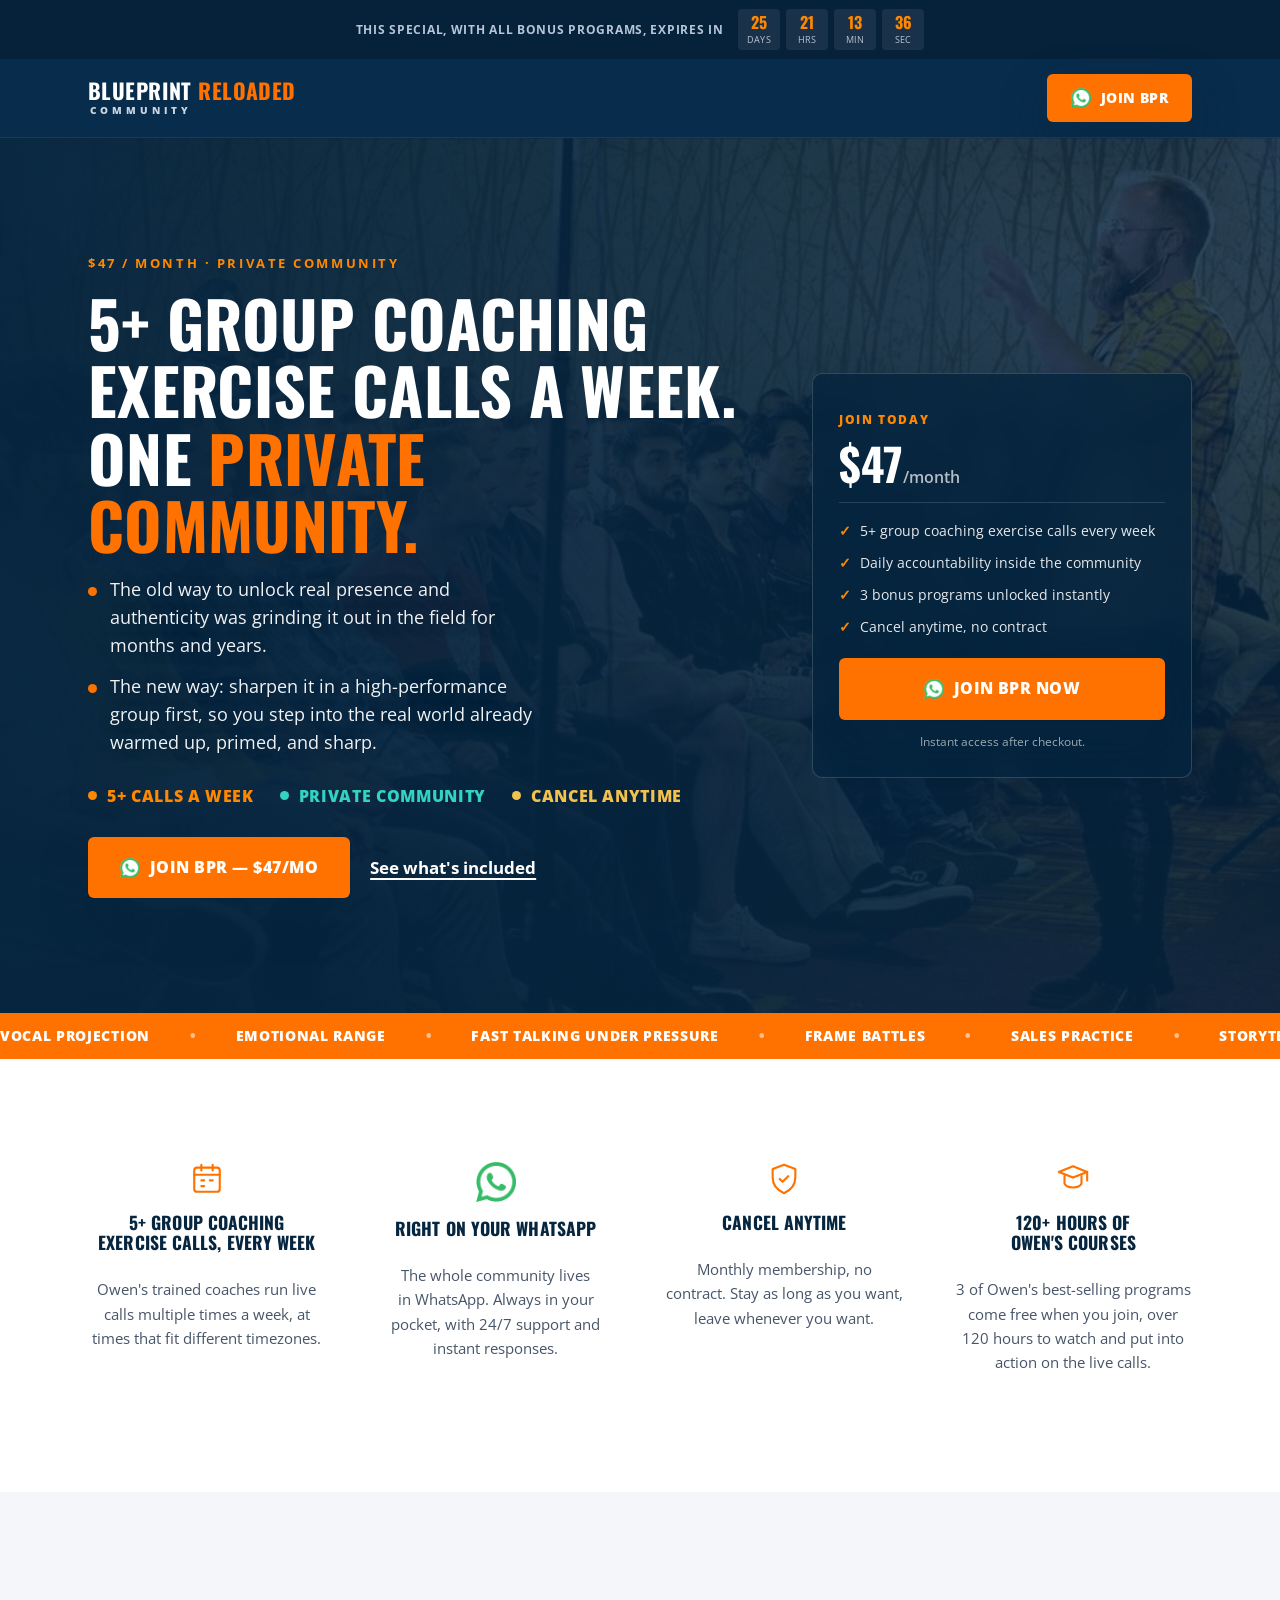
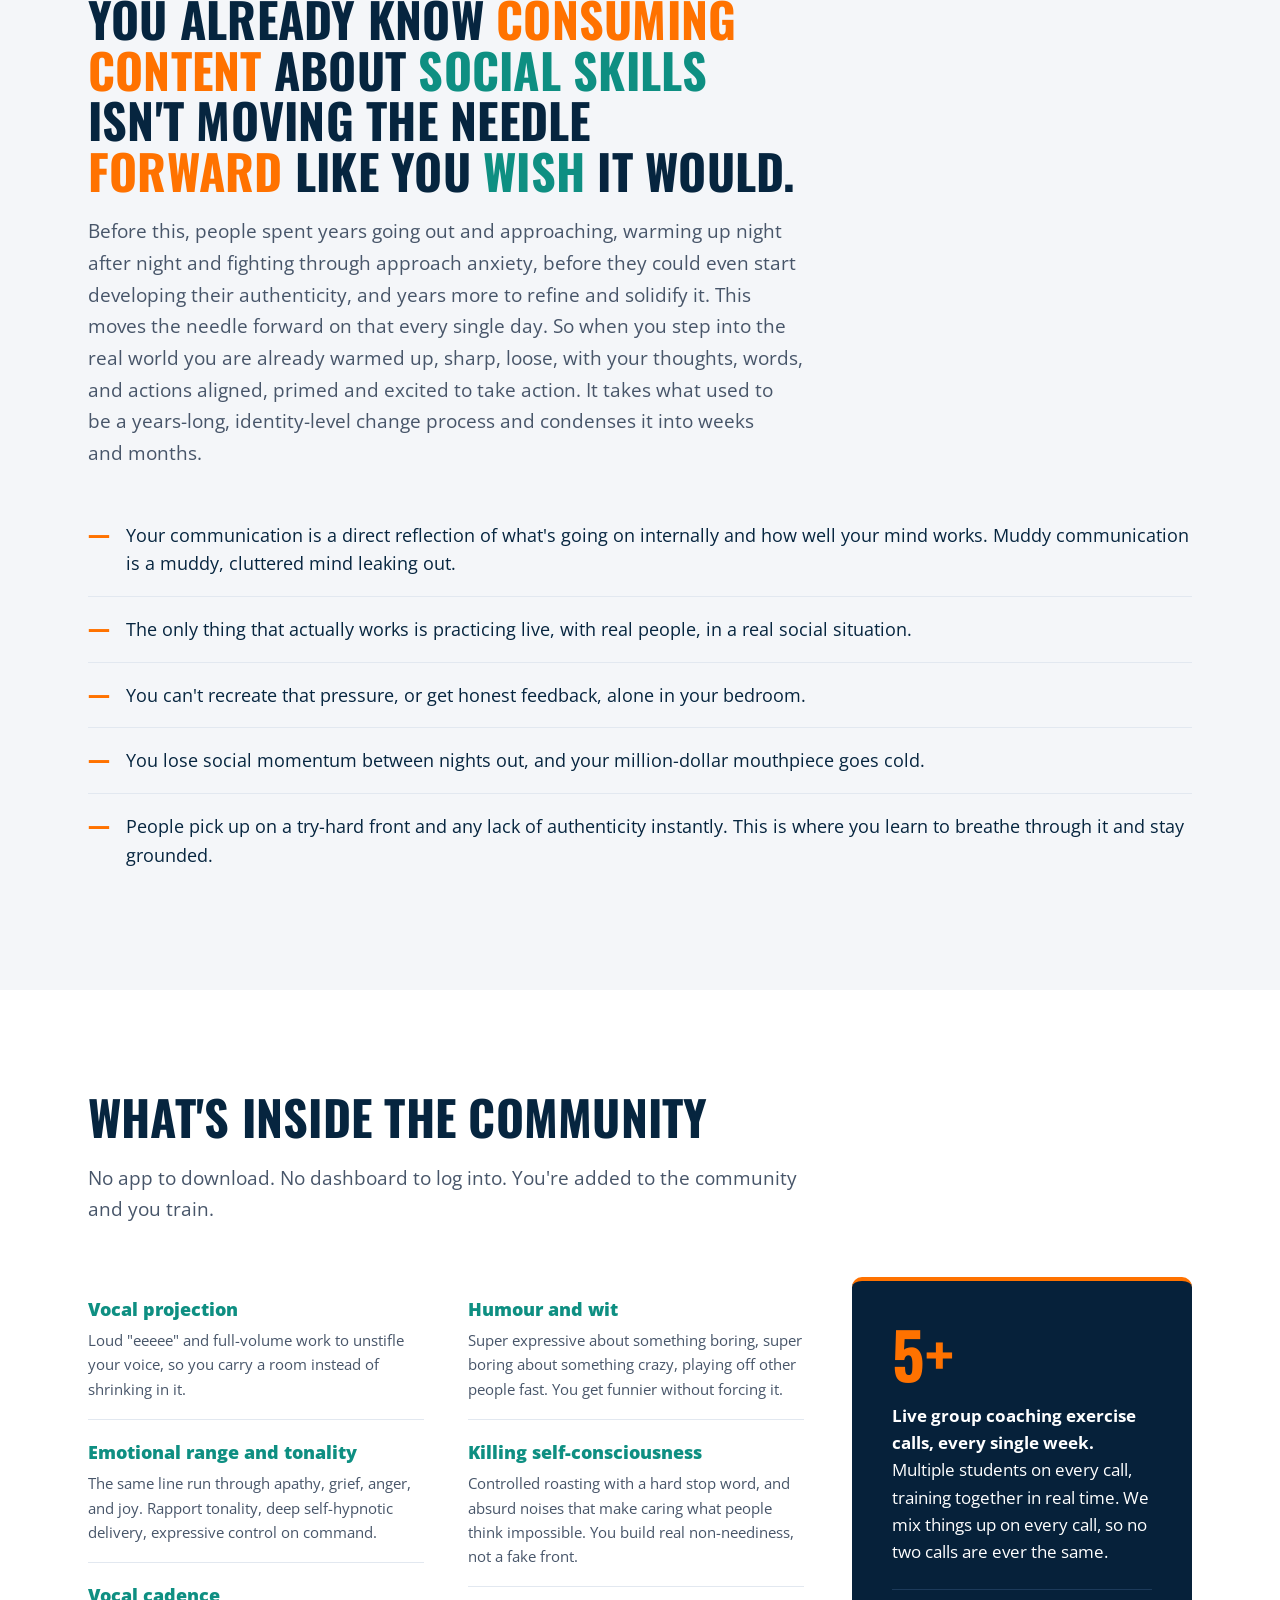
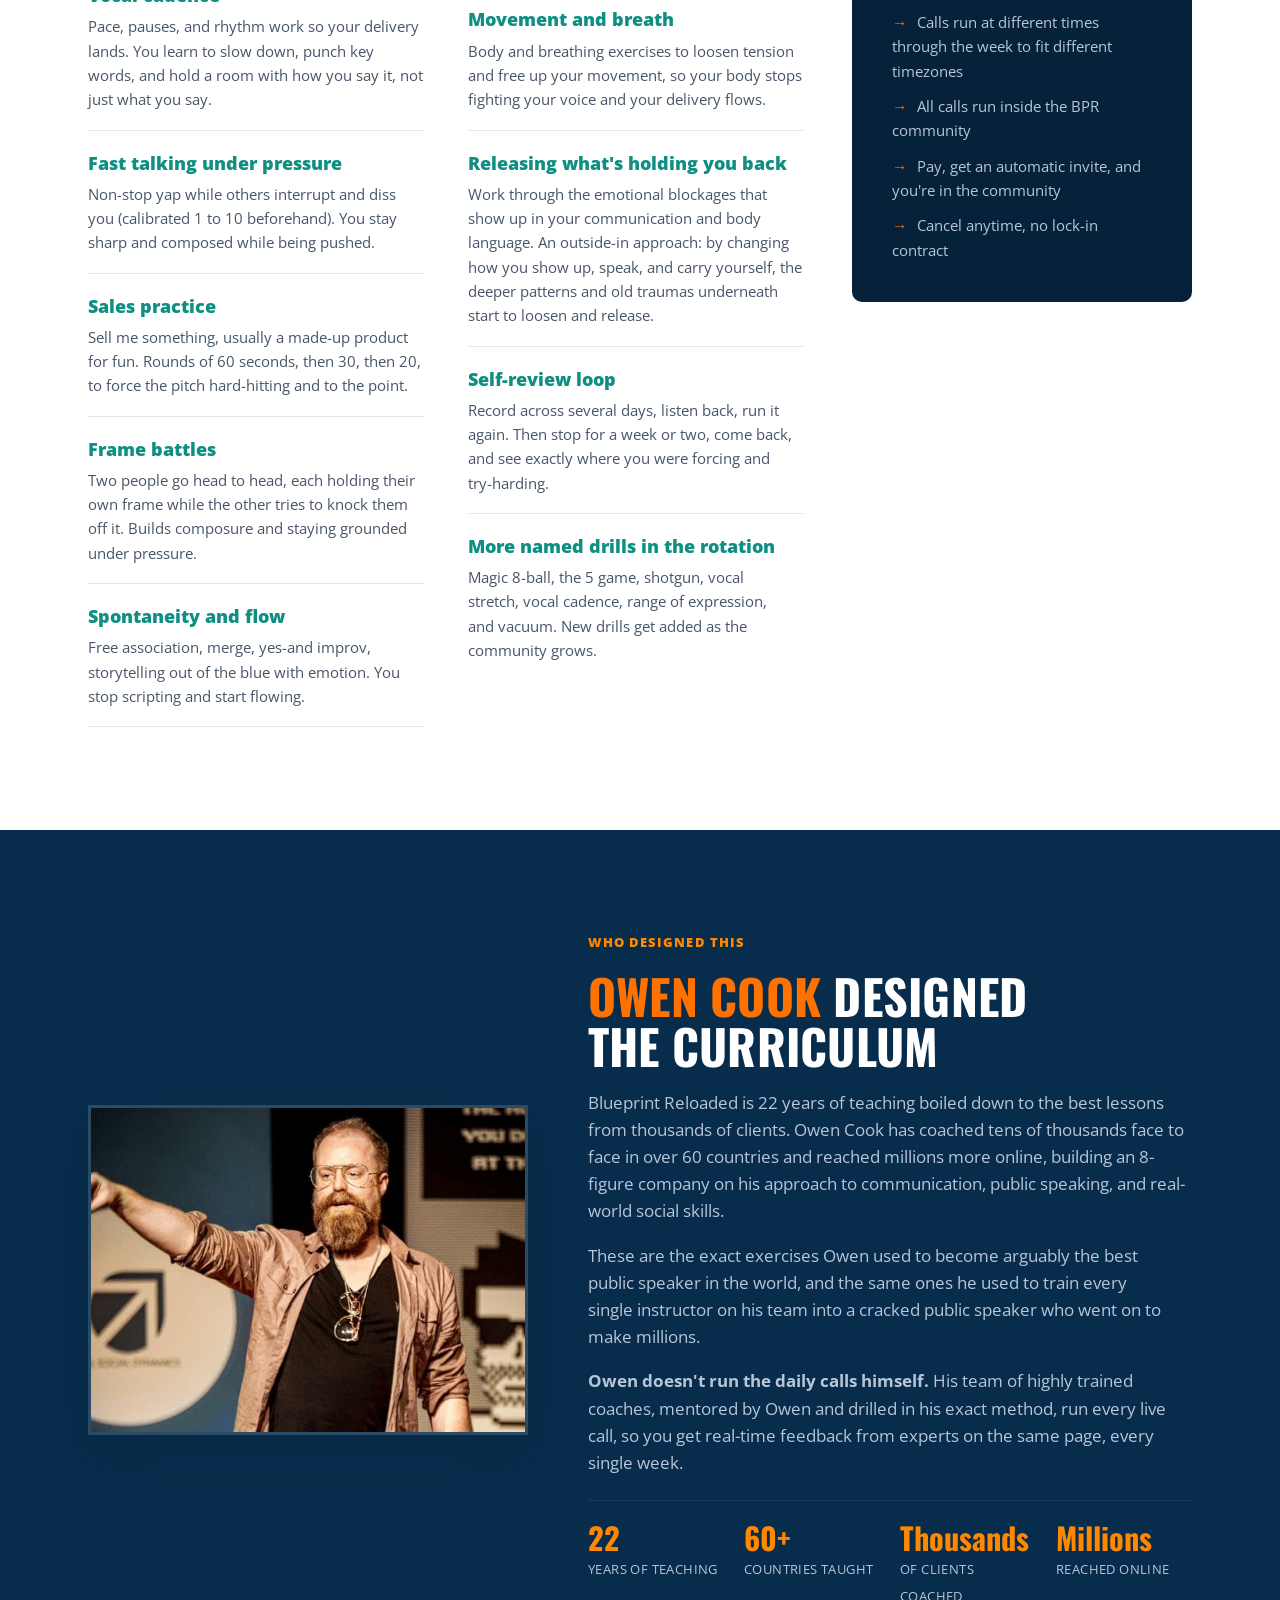
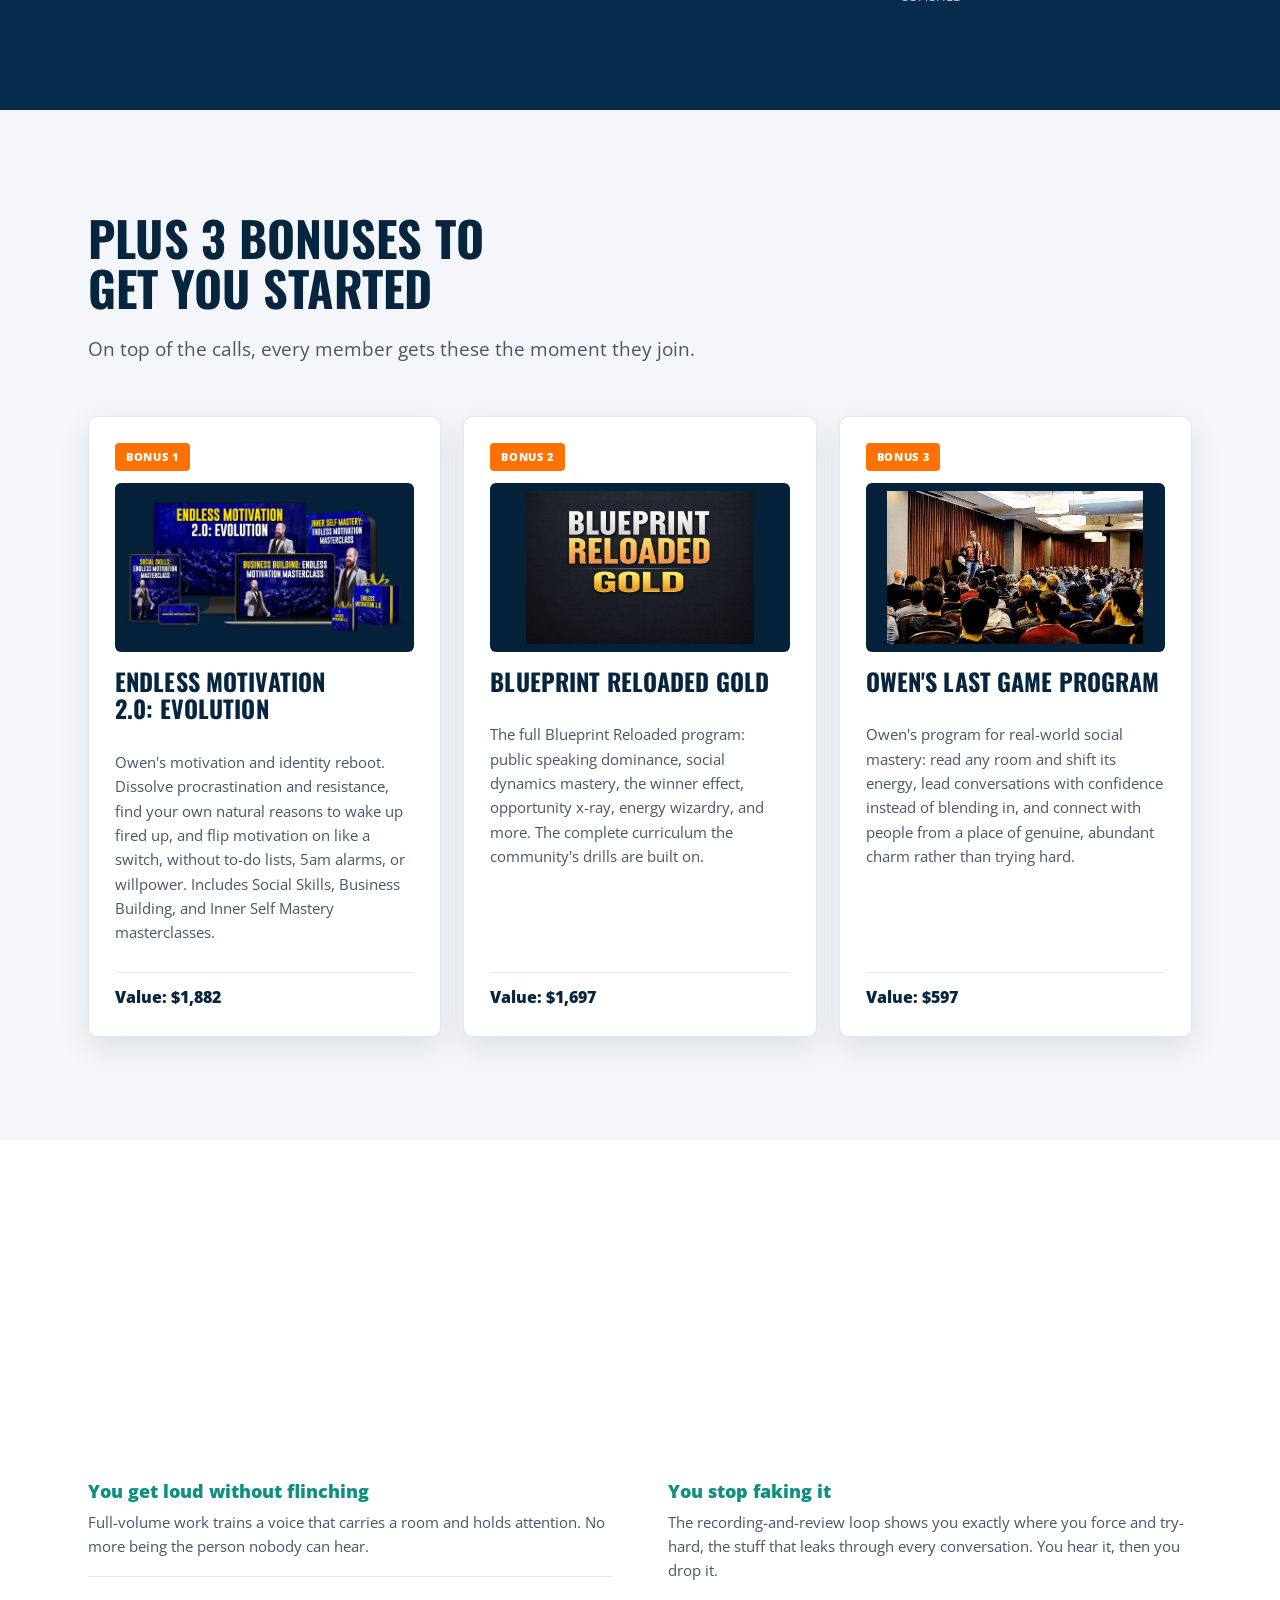
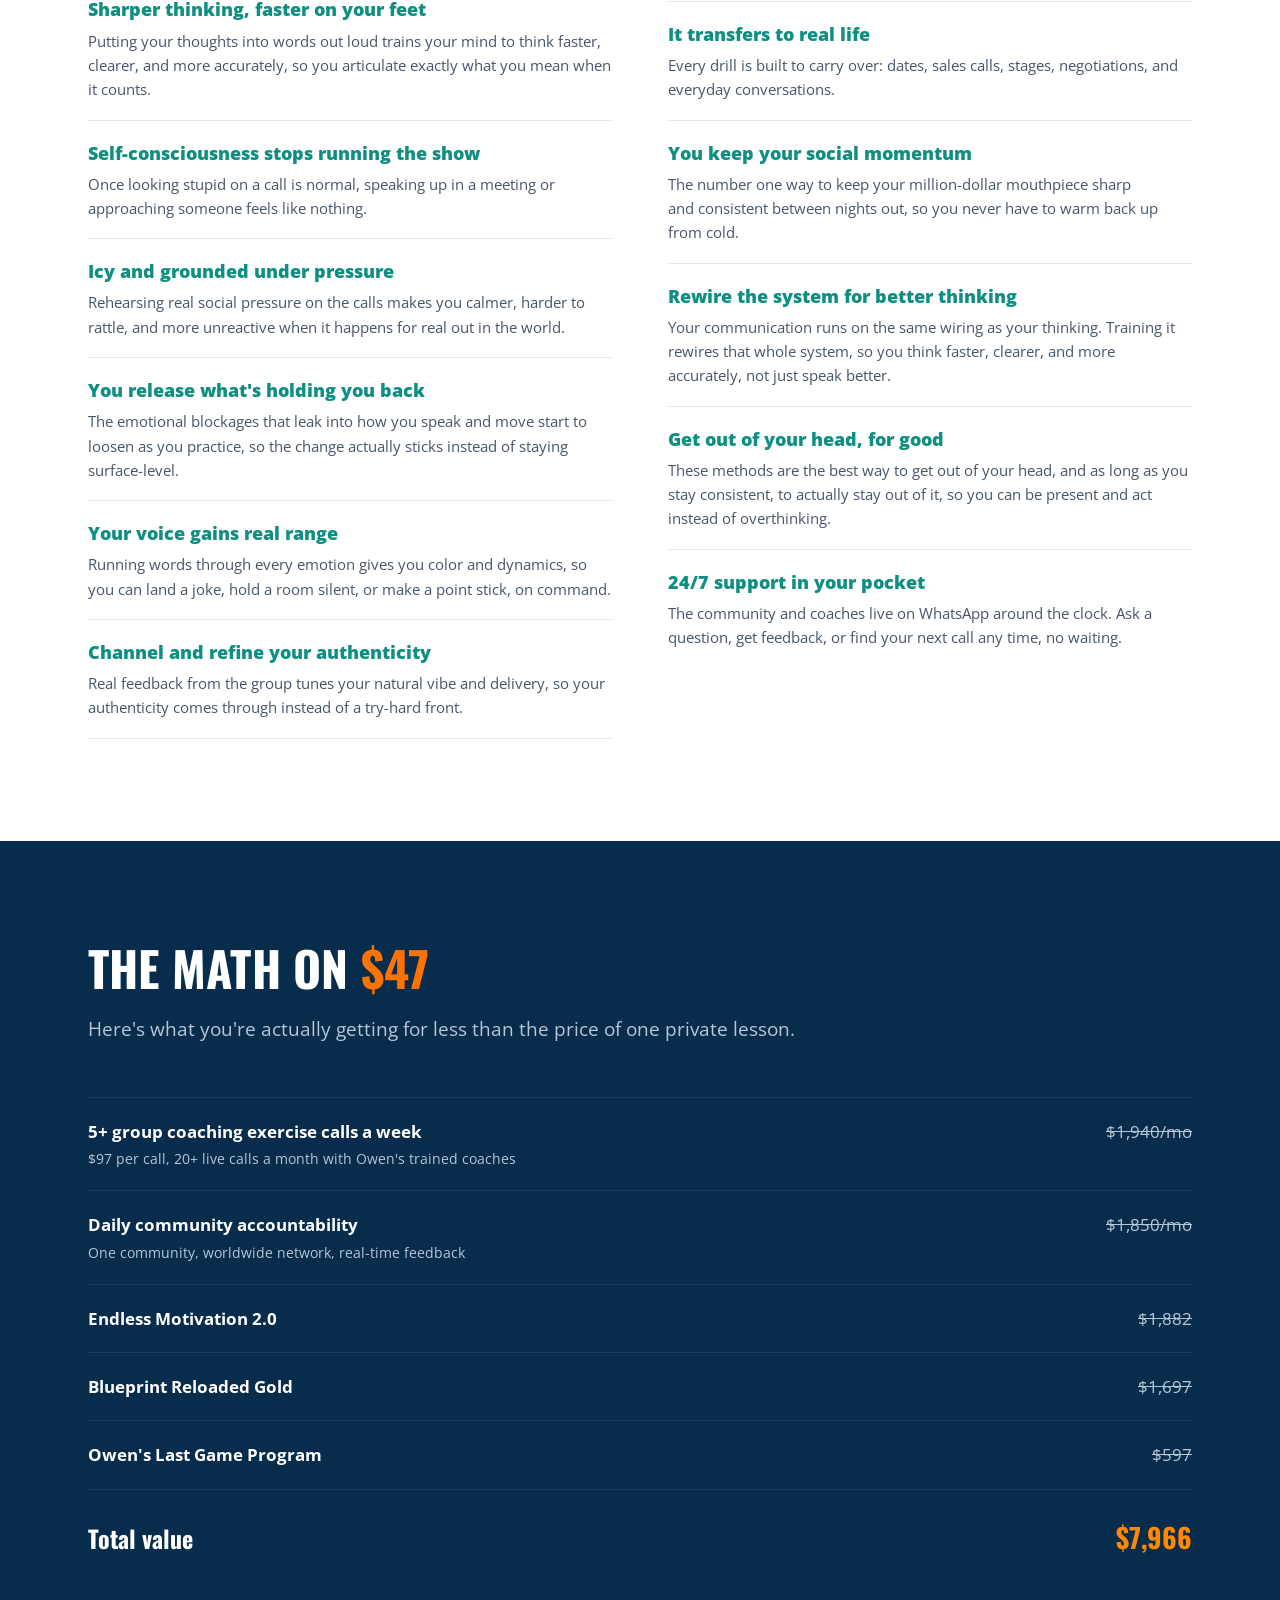
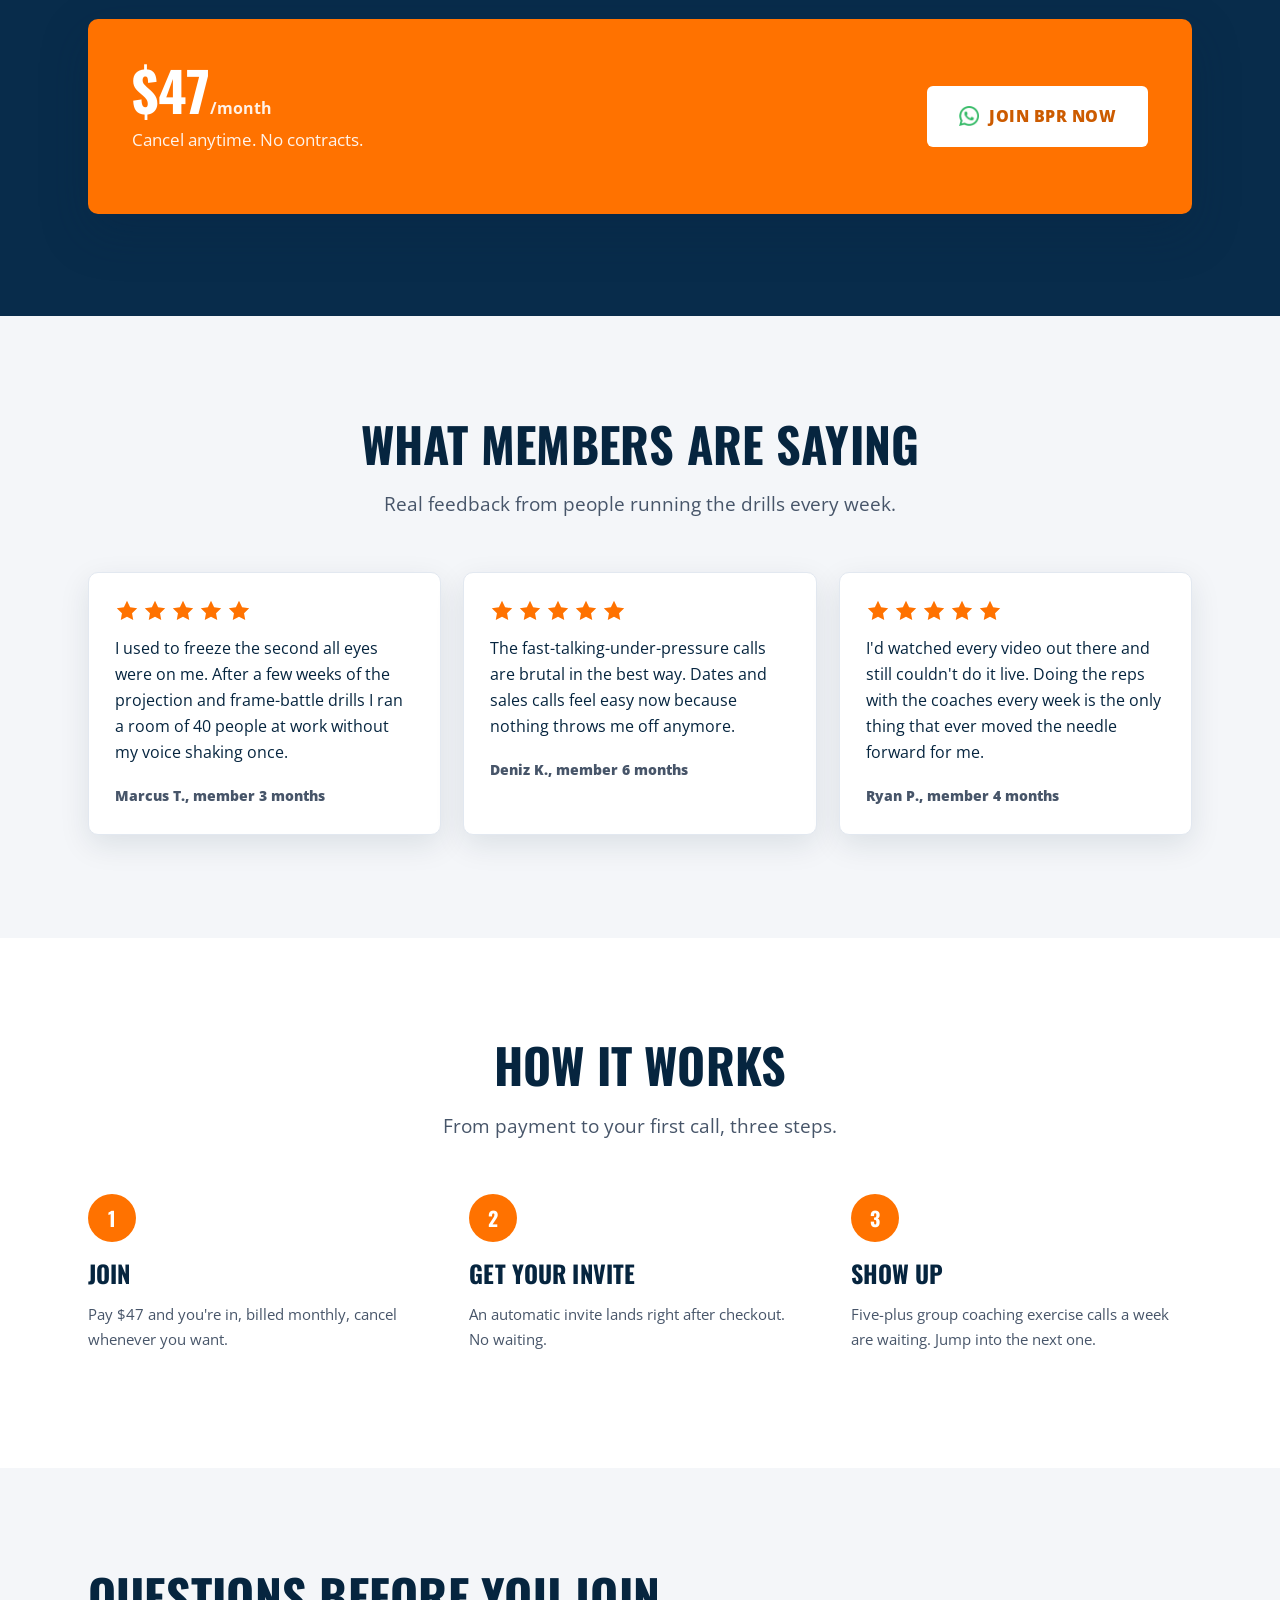
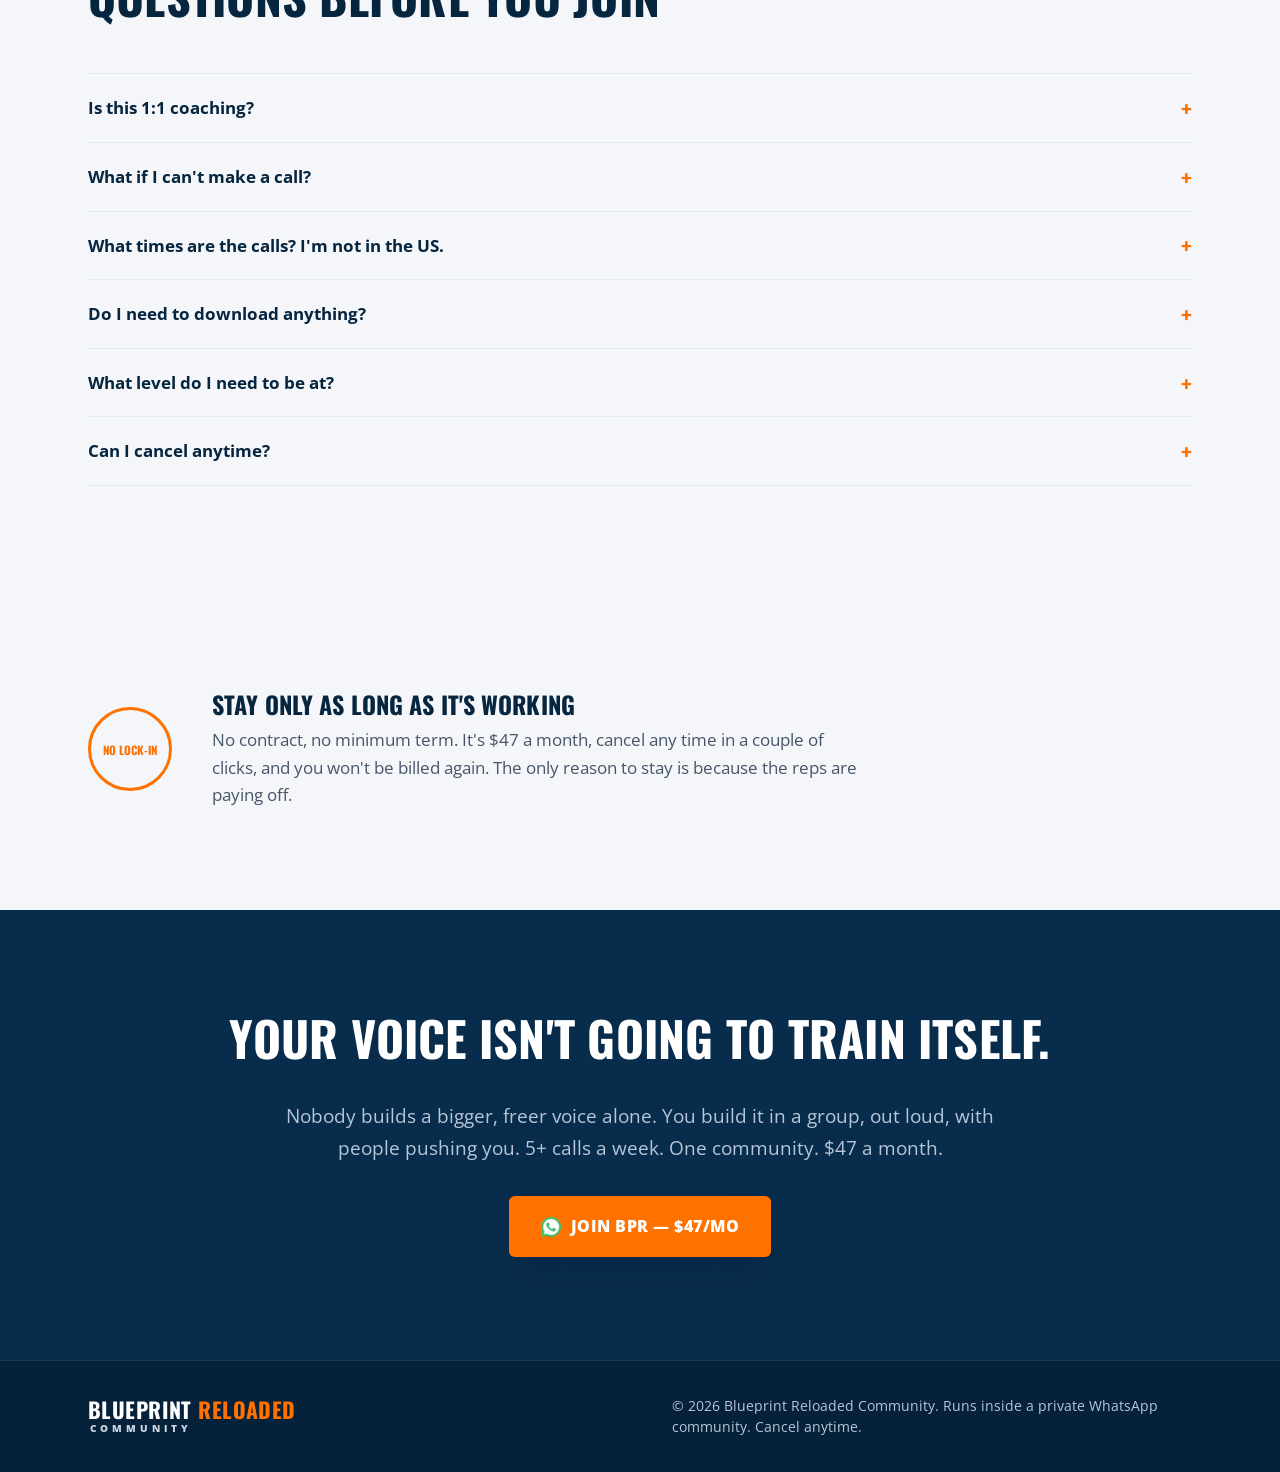
==== commit d8bc7222: "Batch: color daily reps/$47, hero bullets + line-break + mobile size, 2-col drills + balanced benefi" ====
--- a/index.html
+++ b/index.html
@@ -67,12 +67,11 @@
   <div class="wrap">
     <div class="hero-copy">
       <div class="eyebrow-line">$47 / month &middot; Private community</div>
-      <h1>5+ group coaching exercise calls a week. One <span class="accent-word">private community.</span></h1>
-      <p class="lede">
-        The old way to unlock real presence and authenticity was grinding it out in the
-        field for months and years. The new way: sharpen it in a high-performance group
-        first, so you step into the real world already warmed up, primed, and sharp.
-      </p>
+      <h1>5+ group coaching exercise calls a week.<br>One <span class="accent-word">private community.</span></h1>
+      <ul class="hero-points">
+        <li>The old way to unlock real presence and authenticity was grinding it out in the field for months and years.</li>
+        <li>The new way: sharpen it in a high-performance group first, so you step into the real world already warmed up, primed, and sharp.</li>
+      </ul>
       <ul class="trust-chips">
         <li>5+ calls a week</li>
         <li>Private community</li>
@@ -129,18 +128,18 @@
       </div>
       <div class="icon-row-item">
         <img class="icon-wa" src="assets/img/whatsapp-icon.png" alt="WhatsApp" />
-        <h3>Right on your WhatsApp, 24/7 support</h3>
-        <p>The whole community lives in WhatsApp, an app you already know and always have in your pocket. Quickly accessible, familiar, with 24/7 support and instant responses whenever you need them.</p>
+        <h3>Right on your WhatsApp</h3>
+        <p>The whole community lives in WhatsApp. Always in your pocket, with 24/7 support and instant responses.</p>
       </div>
       <div class="icon-row-item">
         <svg viewBox="0 0 24 24" fill="none" stroke="currentColor" stroke-width="1.5" stroke-linecap="round" stroke-linejoin="round"><path d="M12 2 4 5v6c0 5 3.4 9 8 11 4.6-2 8-6 8-11V5l-8-3z"/><path d="m9 12 2 2 4-4"/></svg>
         <h3>Cancel anytime</h3>
-        <p>Monthly membership, no contract. Leave whenever you want.</p>
+        <p>Monthly membership, no contract. Stay as long as you want, leave whenever you want.</p>
       </div>
       <div class="icon-row-item">
         <svg viewBox="0 0 24 24" fill="none" stroke="currentColor" stroke-width="1.5" stroke-linecap="round" stroke-linejoin="round"><path d="M2 7l10-4 10 4-10 4z"/><path d="M6 10v5c0 1.66 2.7 3 6 3s6-1.34 6-3v-5"/><path d="M22 7v6"/></svg>
-        <h3>120+ hours of courses, free</h3>
-        <p>3 of Owen's best-selling programs come free when you join, over 120 hours to watch and put straight into action on the live calls.</p>
+        <h3>120+ hours of Owen's courses</h3>
+        <p>3 of Owen's best-selling programs come free when you join, over 120 hours to watch and put into action on the live calls.</p>
       </div>
     </div>
   </div>
@@ -183,7 +182,7 @@
       <h2>What's inside the community</h2>
       <p class="lede">No app to download. No dashboard to log into. You're added to the community and you train.</p>
     </div>
-    <div class="inside-layout">
+    <div class="drills-cols">
       <ul class="drill-list reveal">
         <li>
           <span class="drill-name">Vocal projection</span>
@@ -305,7 +304,7 @@
         <span class="bonus-tag">Bonus 3</span>
         <img class="bonus-cover" src="assets/img/lastgame-banner.png" alt="Owen's Last Game Program" loading="lazy" onerror="this.onerror=null;this.src='assets/img/owen-lastgame.jpg';" />
         <h3>Owen's Last Game Program</h3>
-        <p><strong>Stop getting rejected endlessly.</strong> Read any social situation and shift the vibe of the room, lead with confidence instead of blending in, become the fun guy women want to be around, and approach and connect from real abundance and authentic charm, no pretense.</p>
+        <p>Owen's program for real-world social mastery: read any room and shift its energy, lead conversations with confidence instead of blending in, and connect with people from a place of genuine, abundant charm rather than trying hard.</p>
         <div class="bonus-value">Value: $597</div>
       </div>
 
@@ -316,10 +315,10 @@
 <section>
   <div class="wrap">
     <div class="section-head reveal">
-      <h2>What the daily reps do for you</h2>
+      <h2>What the <span class="hl-orange">daily reps</span> do for you</h2>
       <p class="lede">This is not a course you watch. It is daily practice that changes how you actually talk: better public speaking, more influence in sales and marketing, and 2x your results in real-world social interactions.</p>
     </div>
-    <div class="inside-layout">
+    <div class="benefits-cols">
       <ul class="drill-list reveal">
         <li>
           <span class="drill-name">You get loud without flinching</span>
@@ -341,8 +340,6 @@
           <span class="drill-name">You release what's holding you back</span>
           <p class="drill-desc">The emotional blockages that leak into how you speak and move start to loosen as you practice, so the change actually sticks instead of staying surface-level.</p>
         </li>
-      </ul>
-      <ul class="drill-list reveal">
         <li>
           <span class="drill-name">Your voice gains real range</span>
           <p class="drill-desc">Running words through every emotion gives you color and dynamics, so you can land a joke, hold a room silent, or make a point stick, on command.</p>
@@ -383,7 +380,7 @@
 <section id="stack" class="section-dark">
   <div class="wrap">
     <div class="section-head reveal">
-      <h2>The math on $47</h2>
+      <h2>The math on <span class="hl-orange">$47</span></h2>
       <p class="lede">Here's what you're actually getting for less than the price of one private lesson.</p>
     </div>
 
@@ -535,7 +532,7 @@
 <section class="final-cta">
   <div class="wrap">
     <h2 class="reveal">Your voice isn't going to train itself.</h2>
-    <p class="lede reveal">Nobody builds a bigger, freer voice alone in a bedroom. You build it in the room, out loud, with people pushing you. 5+ calls a week. One community. $47 a month.</p>
+    <p class="lede reveal">Nobody builds a bigger, freer voice alone. You build it in a group, out loud, with people pushing you. 5+ calls a week. One community. $47 a month.</p>
     <a class="btn btn-cta reveal" href="https://buy.stripe.com/00w7sM9GS1s17iT3RD1oI0r">Join BPR — $47/mo</a>
   </div>
 </section>
--- a/assets/styles.css
+++ b/assets/styles.css
@@ -79,7 +79,8 @@
   margin: 0;
 }
 
-h1 { font-size: clamp(2.4rem, 5.5vw, 4rem); }
+h1 { font-size: clamp(2.4rem, 5.5vw, 4rem); overflow-wrap: break-word; }
+@media (max-width: 480px) { h1 { font-size: clamp(1.9rem, 8.2vw, 2.4rem); } }
 h2 { font-size: clamp(1.9rem, 3.8vw, 3rem); }
 h3 { font-size: clamp(1.2rem, 2vw, 1.5rem); line-height: 1.15; }
 
@@ -167,8 +168,8 @@
   content: "";
   position: absolute; inset: 0;
   background:
-    linear-gradient(180deg, rgba(6,37,63,0.60), rgba(6,37,63,0.72)),
-    linear-gradient(90deg, rgba(6,37,63,0.92) 0%, rgba(6,37,63,0.55) 45%, rgba(6,37,63,0.15) 100%);
+    linear-gradient(180deg, rgba(6,37,63,0.70), rgba(6,37,63,0.80)),
+    linear-gradient(90deg, rgba(6,37,63,0.94) 0%, rgba(6,37,63,0.72) 45%, rgba(6,37,63,0.35) 100%);
 }
 .hero .wrap {
   position: relative; z-index: 1;
@@ -191,6 +192,11 @@
 
 .hero h1 { color: #fff; margin-bottom: 18px; }
 .hero .lede { color: rgba(255,255,255,0.88); margin-bottom: 22px; max-width: 44ch; }
+
+/* hero old-way / new-way bullet points */
+.hero-points { list-style: none; margin: 0 0 26px; padding: 0; display: flex; flex-direction: column; gap: 14px; max-width: 46ch; }
+.hero-points li { position: relative; padding-left: 22px; color: rgba(255,255,255,0.94); font-size: clamp(1rem, 1.4vw, 1.15rem); line-height: 1.55; text-shadow: 0 1px 12px rgba(6,37,63,0.75); }
+.hero-points li::before { content: ""; position: absolute; left: 0; top: 0.6em; width: 9px; height: 9px; border-radius: 50%; background: var(--accent); }
 
 .trust-chips { list-style: none; margin: 0 0 28px; padding: 0; display: flex; flex-wrap: wrap; gap: 10px 26px; }
 .trust-chips li { display: flex; align-items: center; gap: 10px; font-size: 1.02rem; font-weight: 800; text-transform: uppercase; letter-spacing: 0.04em; }
@@ -262,6 +268,21 @@
 
 .inside-layout { display: grid; grid-template-columns: 1fr 1fr; gap: clamp(28px, 5vw, 56px); align-items: start; }
 @media (max-width: 860px) { .inside-layout { grid-template-columns: 1fr; } }
+
+/* "What's inside" drills: 2-column drill list + cadence card sidebar (fills white space, shorter page).
+   Collapses to a single column on mobile, keeping the drills-then-card order unchanged. */
+.drills-cols { display: grid; grid-template-columns: 1fr 340px; gap: clamp(28px, 4vw, 48px); align-items: start; }
+.drills-cols .drill-list { display: block; columns: 2; column-gap: 44px; }
+.drills-cols .drill-list li { break-inside: avoid; }
+@media (max-width: 900px) {
+  .drills-cols { grid-template-columns: 1fr; }
+  .drills-cols .drill-list { columns: 1; }
+}
+
+/* Benefits: one auto-balanced two-column list (even columns, no mobile gap). */
+.benefits-cols .drill-list { display: block; columns: 2; column-gap: clamp(28px, 5vw, 56px); }
+.benefits-cols .drill-list li { break-inside: avoid; }
+@media (max-width: 760px) { .benefits-cols .drill-list { columns: 1; } }
 .drill-list { list-style: none; margin: 0; padding: 0; display: flex; flex-direction: column; }
 .drill-list li { padding: 18px 0; border-bottom: 1px solid var(--border); }
 .drill-list li:last-child { border-bottom: none; }
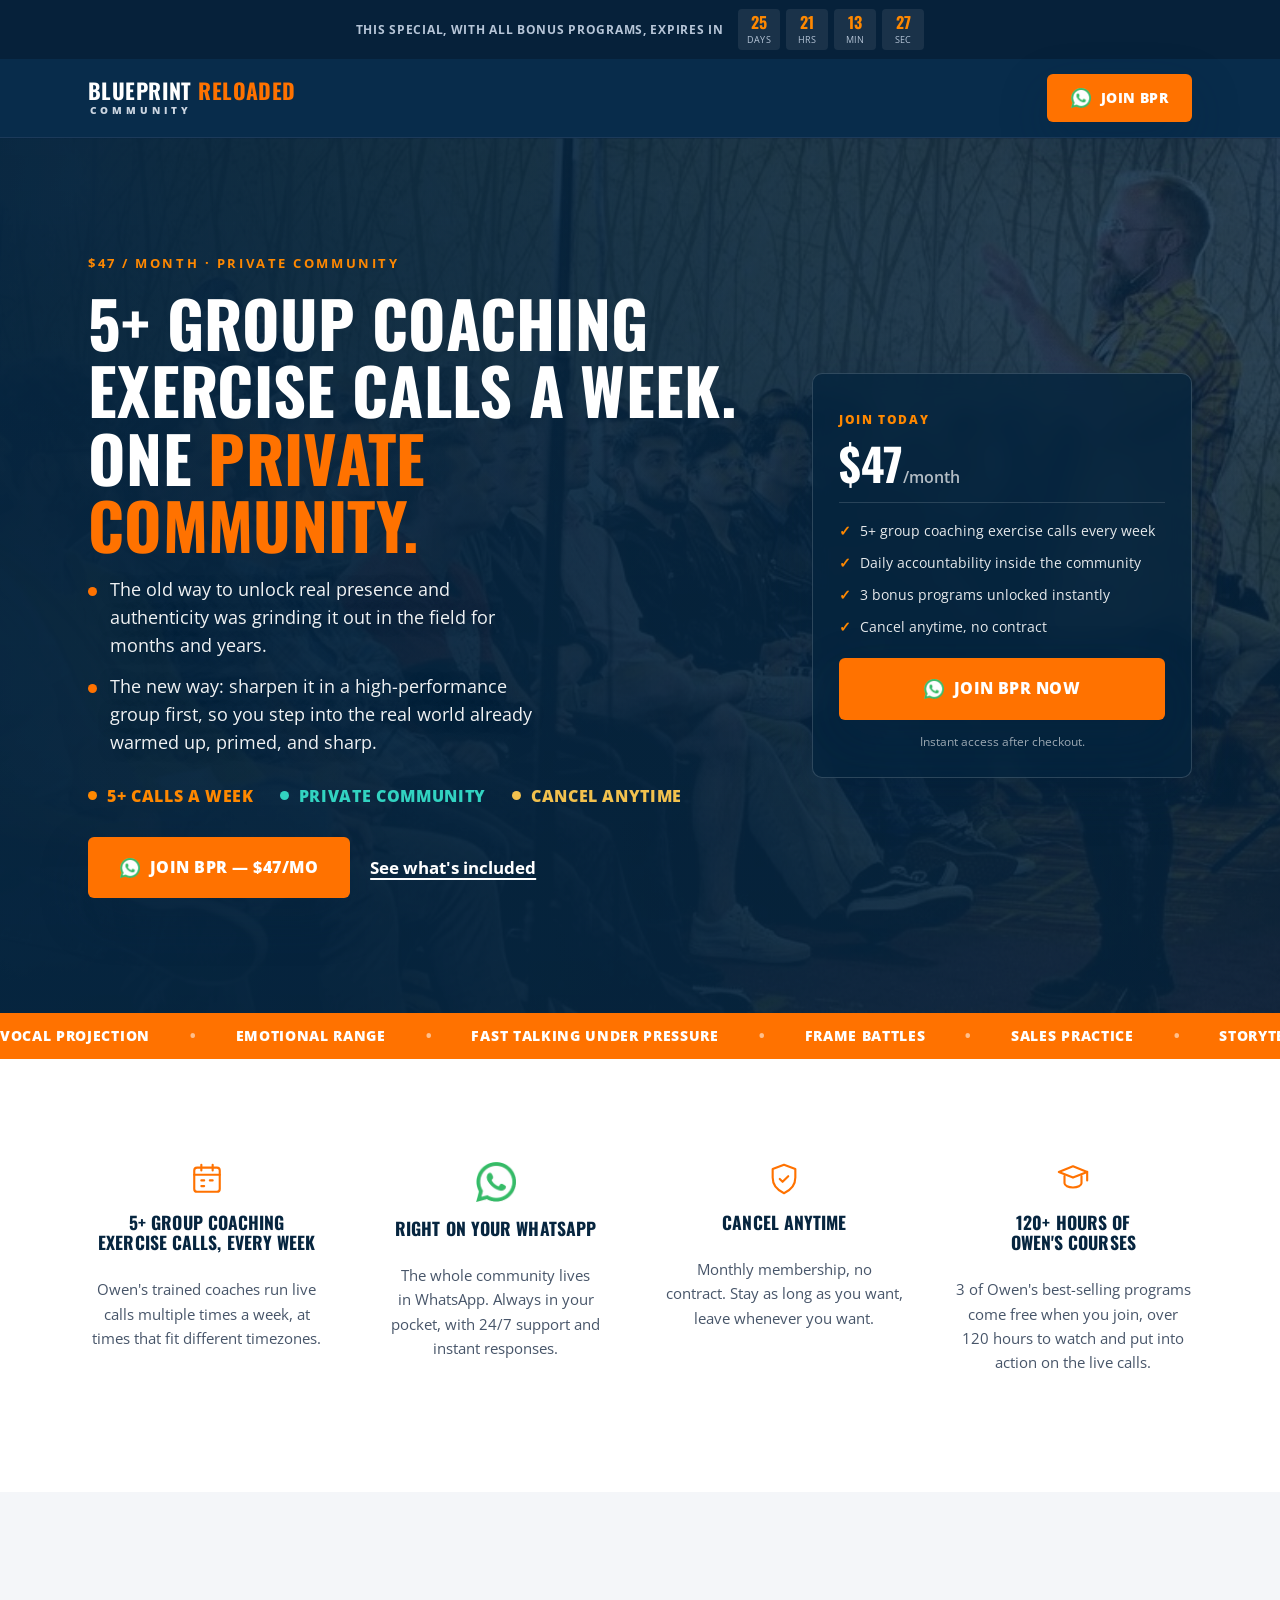
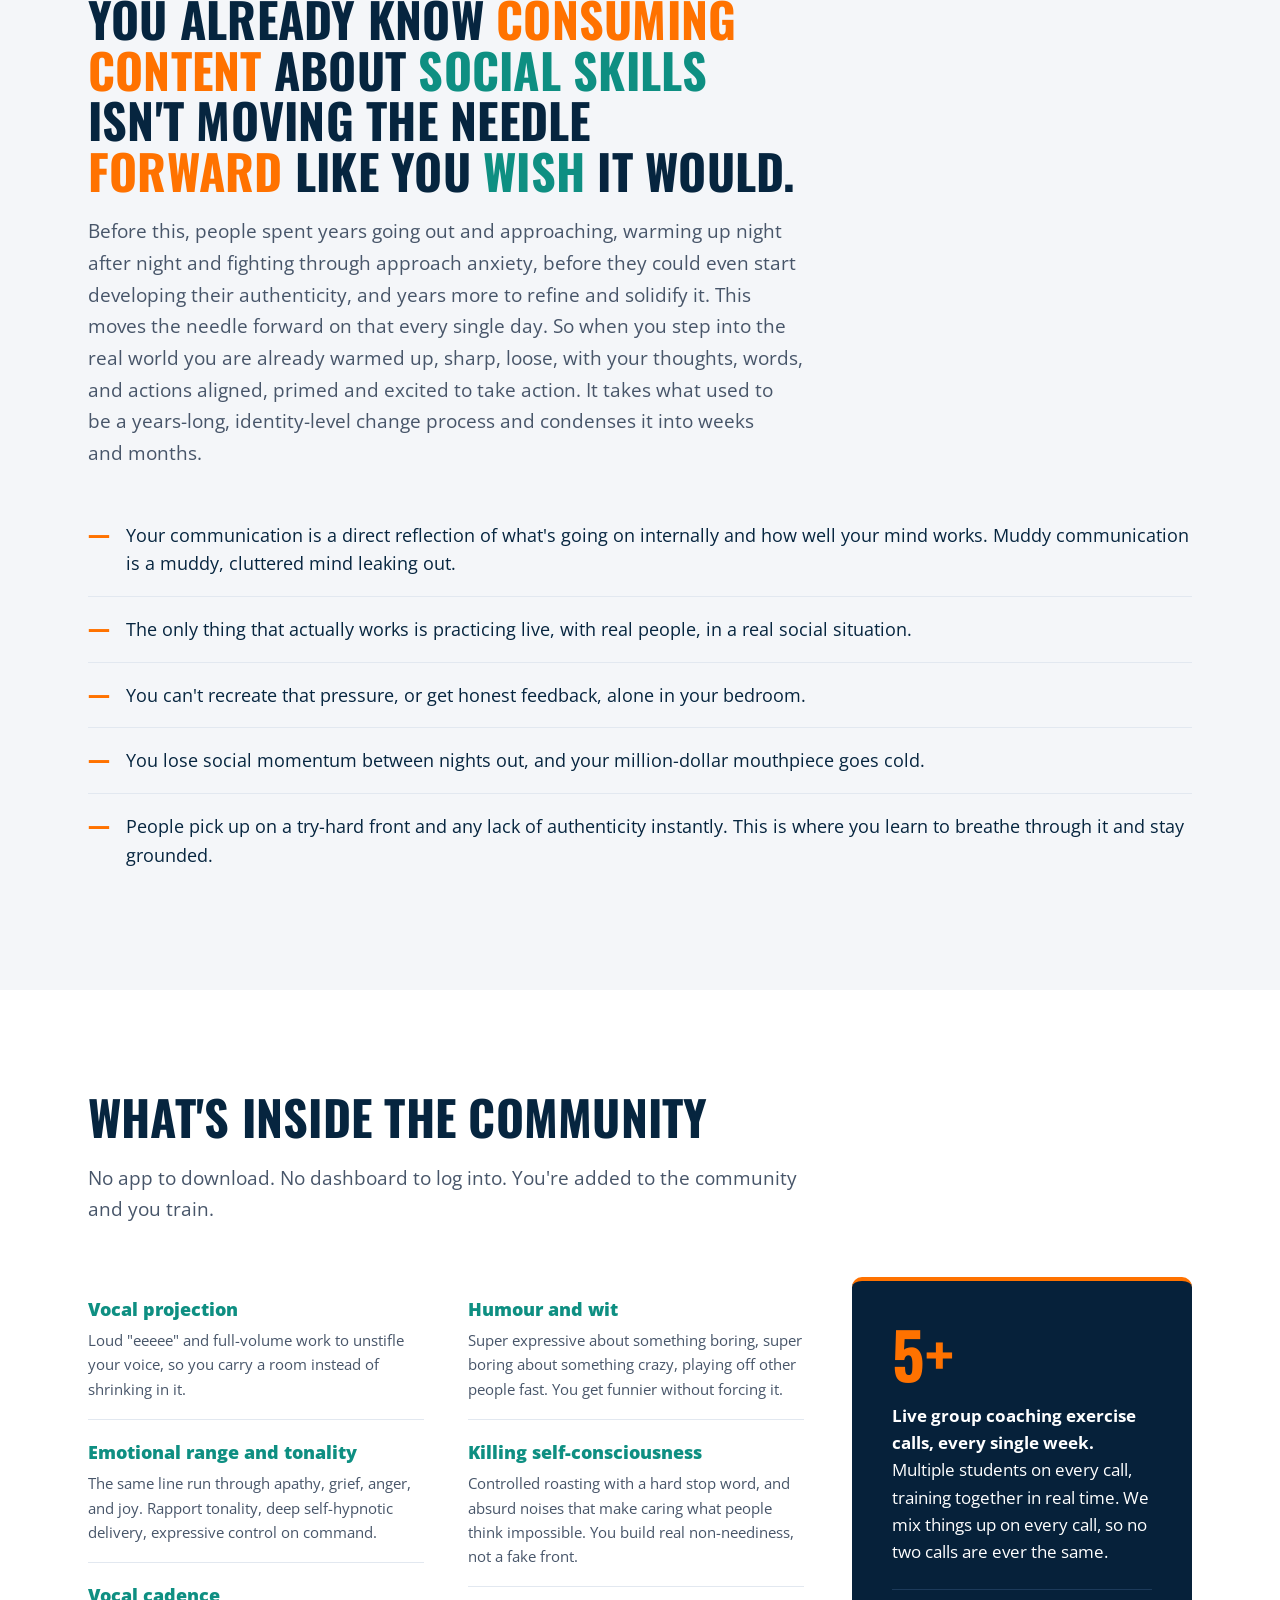
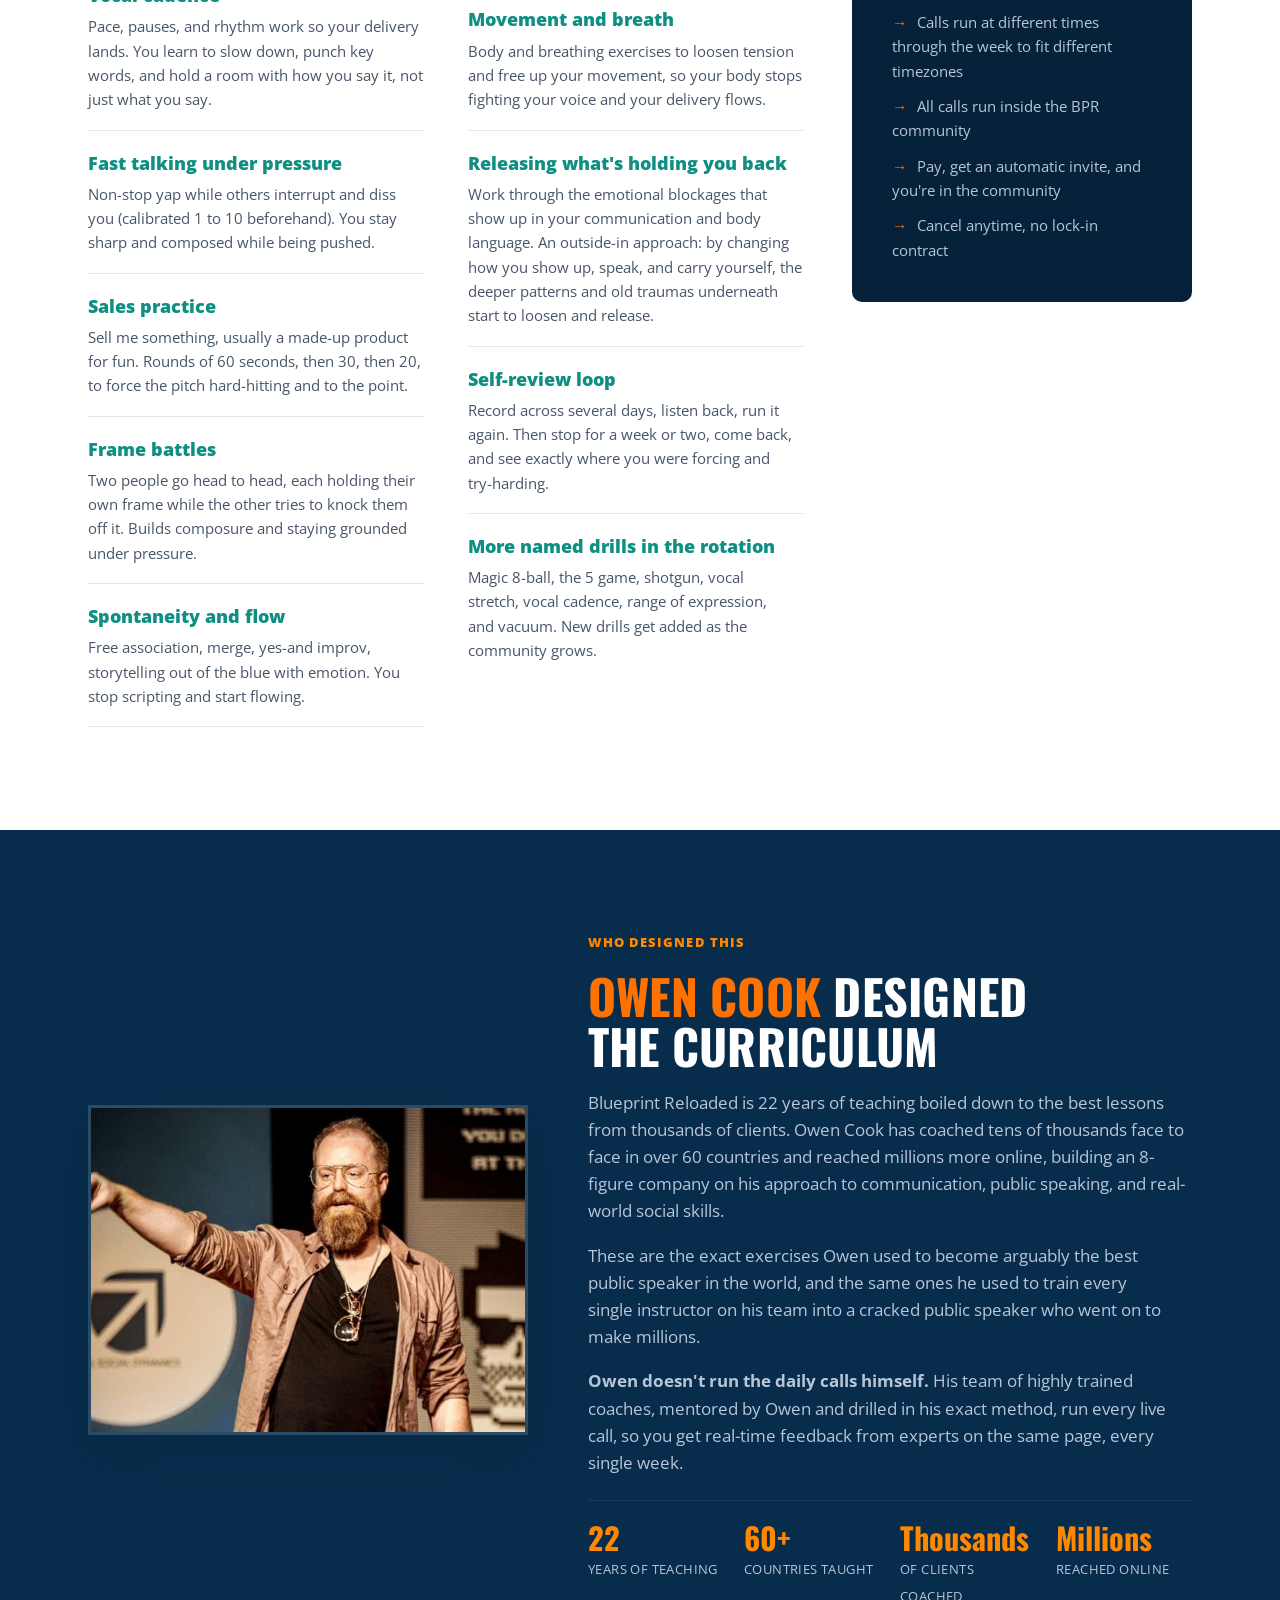
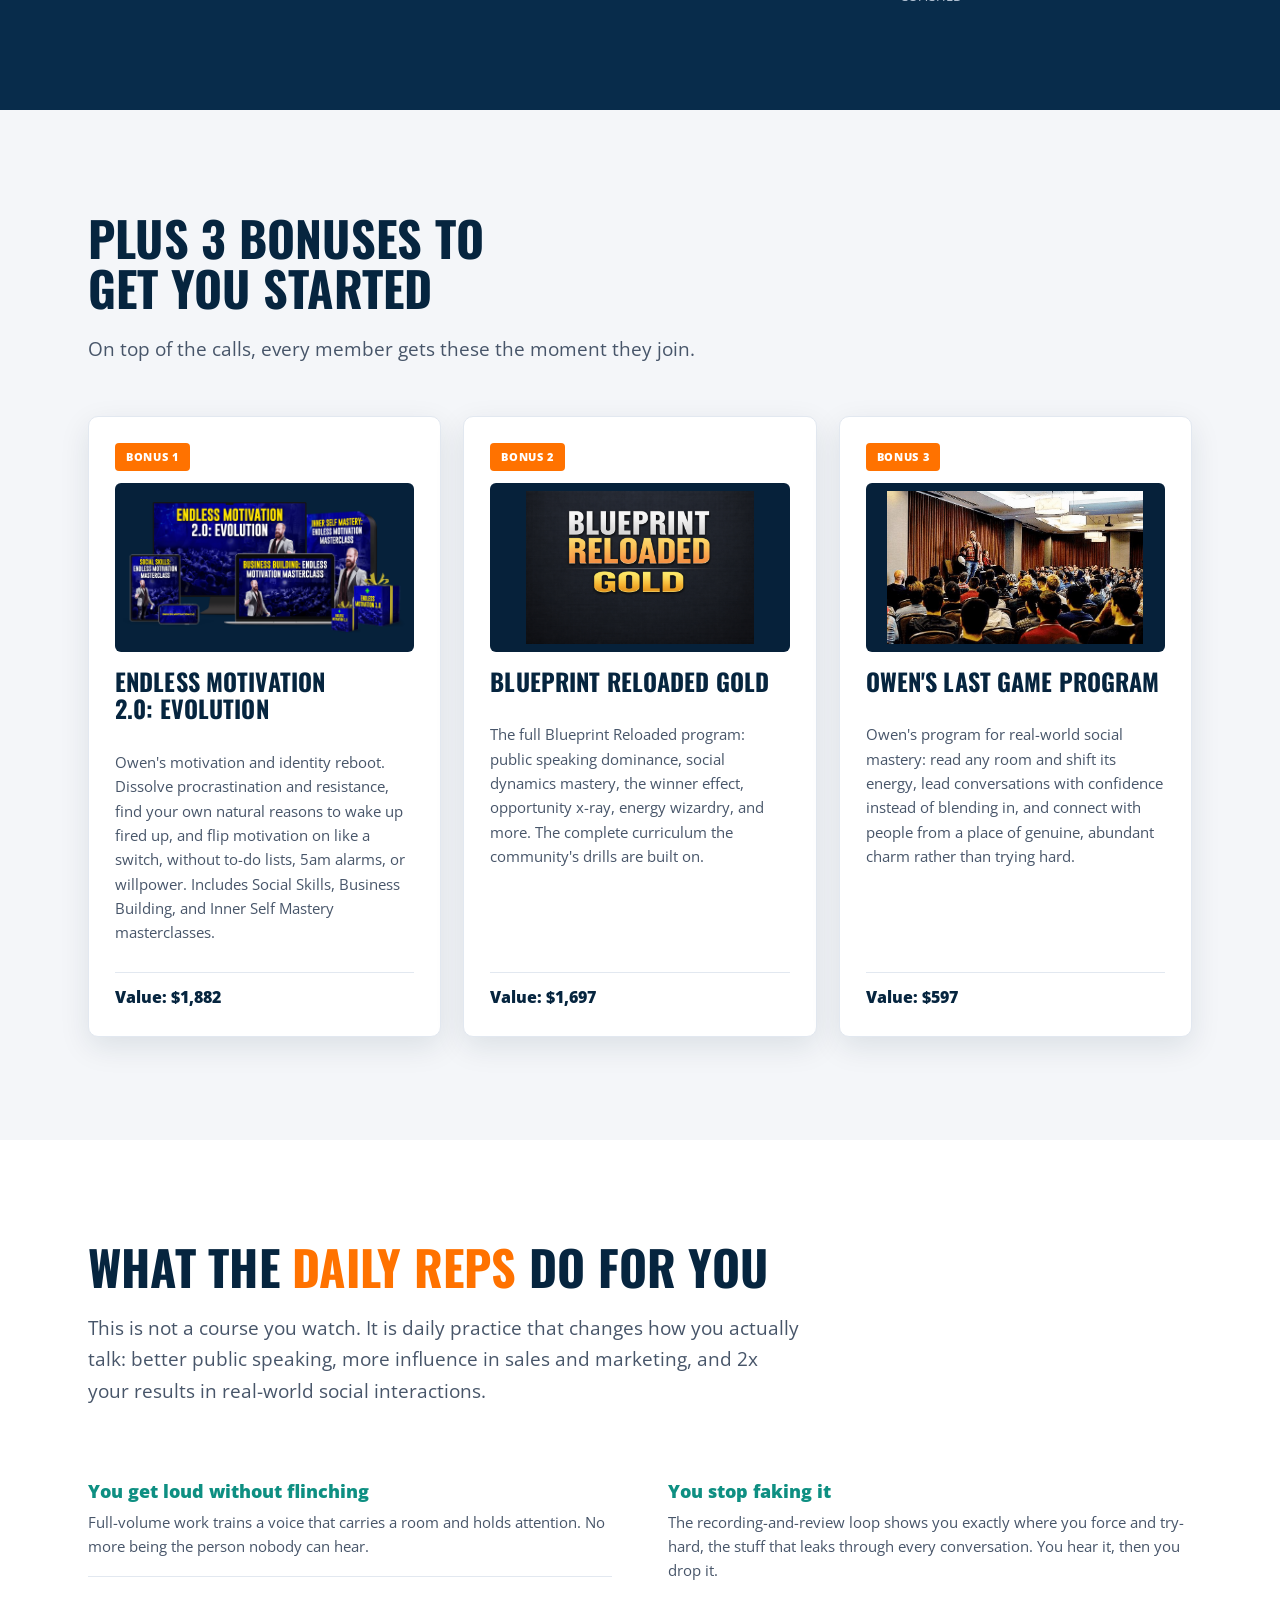
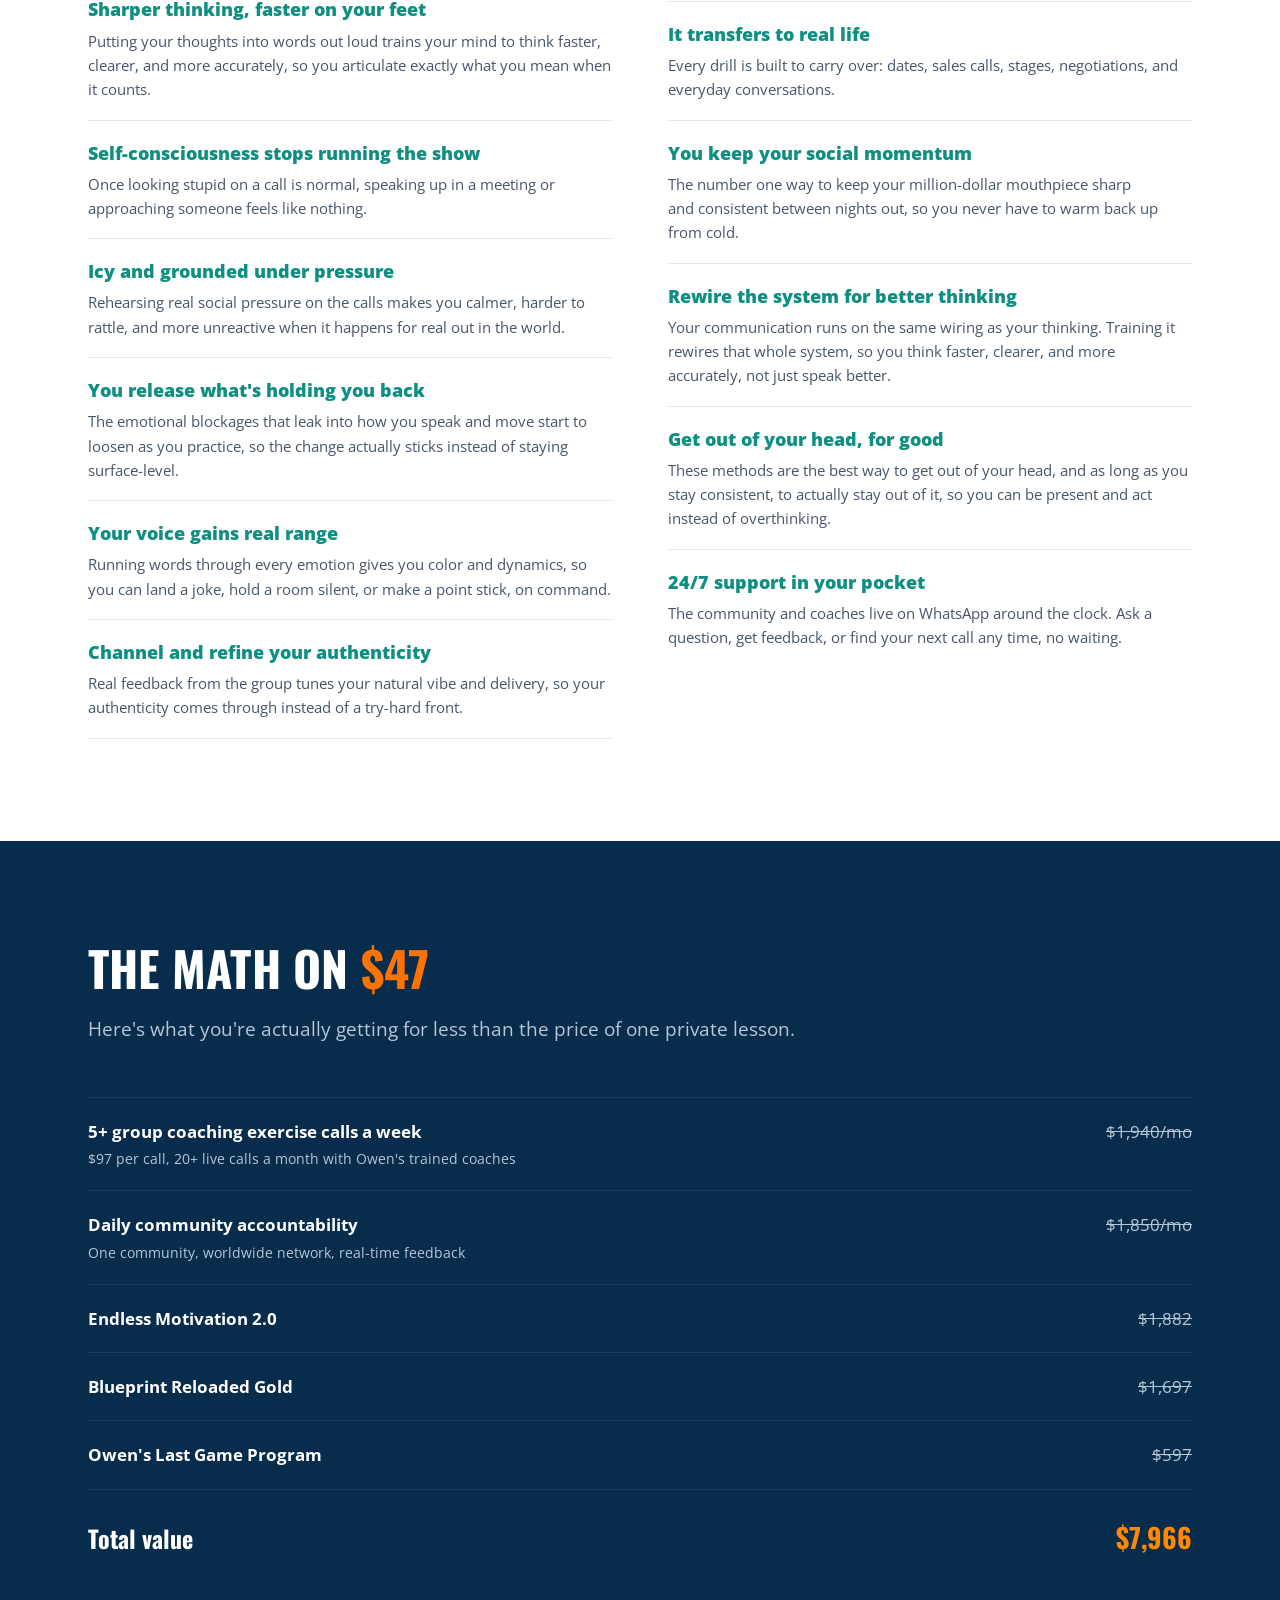
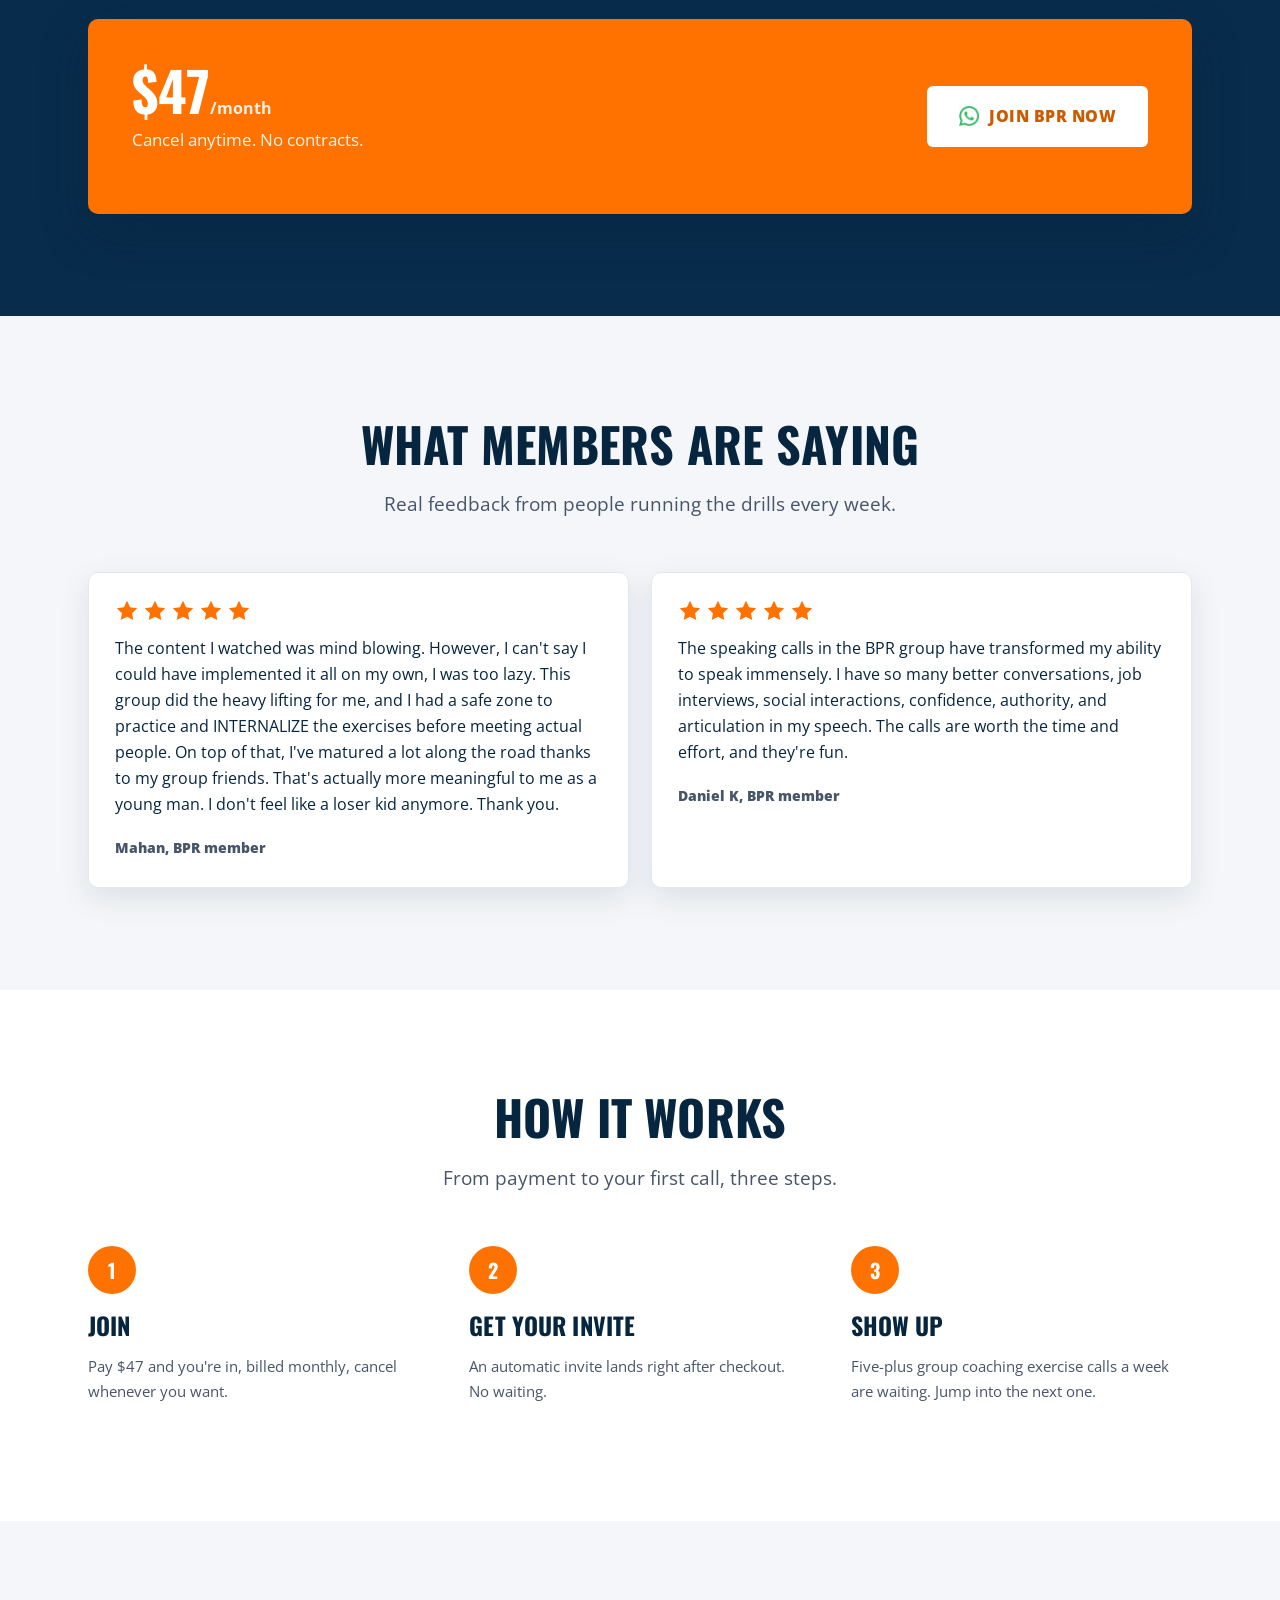
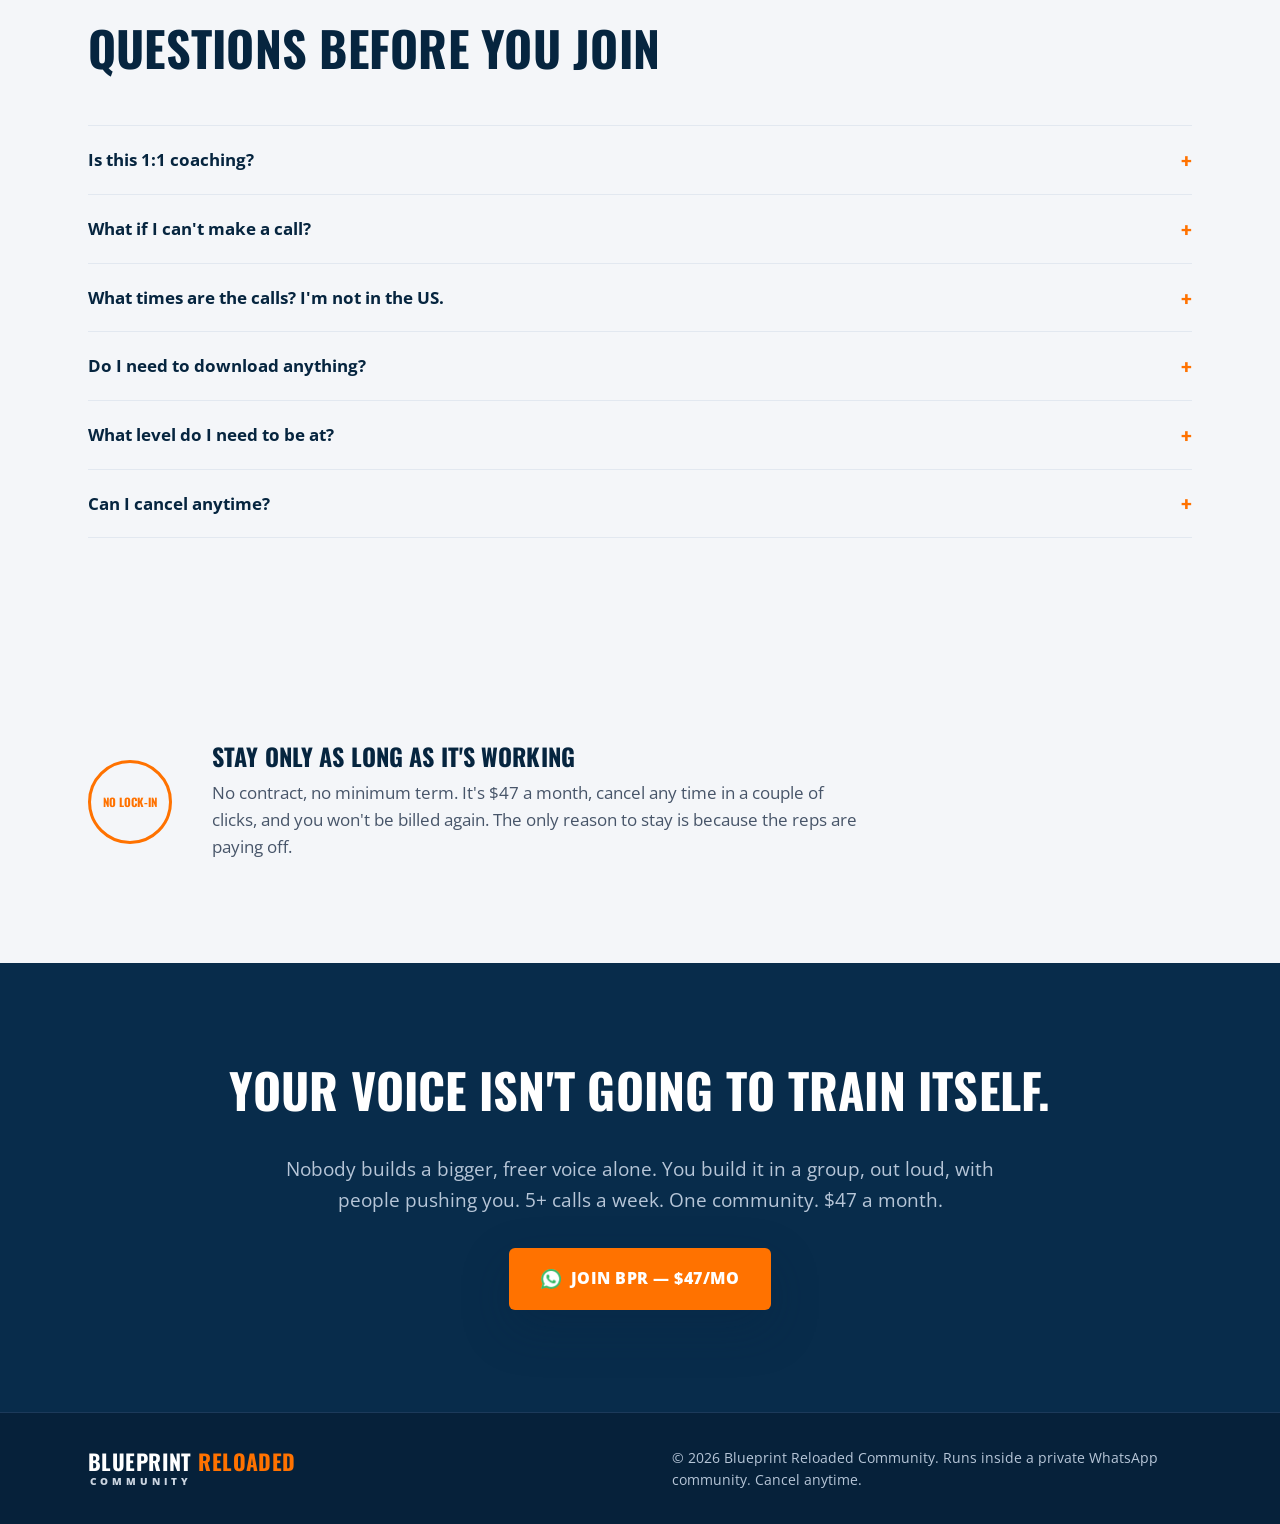
==== commit a9976dcf: "Add real testimonials (Mahan, Daniel K), remove sample ones" ====
--- a/index.html
+++ b/index.html
@@ -431,29 +431,20 @@
       <h2>What members are saying</h2>
       <p class="lede">Real feedback from people running the drills every week.</p>
     </div>
-    <!-- SAMPLE testimonials for the review draft. Replace with real, verified member
-         reviews before this page goes public (honesty / FTC). -->
     <div class="testimonial-grid reveal">
       <div class="tcard">
         <span class="stars" aria-hidden="true">
           <svg viewBox="0 0 20 20" fill="currentColor"><path d="M10 1.5l2.6 5.3 5.9.9-4.3 4.1 1 5.8L10 14.8l-5.2 2.8 1-5.8-4.3-4.1 5.9-.9L10 1.5z"/></svg><svg viewBox="0 0 20 20" fill="currentColor"><path d="M10 1.5l2.6 5.3 5.9.9-4.3 4.1 1 5.8L10 14.8l-5.2 2.8 1-5.8-4.3-4.1 5.9-.9L10 1.5z"/></svg><svg viewBox="0 0 20 20" fill="currentColor"><path d="M10 1.5l2.6 5.3 5.9.9-4.3 4.1 1 5.8L10 14.8l-5.2 2.8 1-5.8-4.3-4.1 5.9-.9L10 1.5z"/></svg><svg viewBox="0 0 20 20" fill="currentColor"><path d="M10 1.5l2.6 5.3 5.9.9-4.3 4.1 1 5.8L10 14.8l-5.2 2.8 1-5.8-4.3-4.1 5.9-.9L10 1.5z"/></svg><svg viewBox="0 0 20 20" fill="currentColor"><path d="M10 1.5l2.6 5.3 5.9.9-4.3 4.1 1 5.8L10 14.8l-5.2 2.8 1-5.8-4.3-4.1 5.9-.9L10 1.5z"/></svg>
         </span>
-        <blockquote>I used to freeze the second all eyes were on me. After a few weeks of the projection and frame-battle drills I ran a room of 40 people at work without my voice shaking once.</blockquote>
-        <cite>Marcus T., member 3 months</cite>
+        <blockquote>The content I watched was mind blowing. However, I can't say I could have implemented it all on my own, I was too lazy. This group did the heavy lifting for me, and I had a safe zone to practice and INTERNALIZE the exercises before meeting actual people. On top of that, I've matured a lot along the road thanks to my group friends. That's actually more meaningful to me as a young man. I don't feel like a loser kid anymore. Thank you.</blockquote>
+        <cite>Mahan, BPR member</cite>
       </div>
       <div class="tcard">
         <span class="stars" aria-hidden="true">
           <svg viewBox="0 0 20 20" fill="currentColor"><path d="M10 1.5l2.6 5.3 5.9.9-4.3 4.1 1 5.8L10 14.8l-5.2 2.8 1-5.8-4.3-4.1 5.9-.9L10 1.5z"/></svg><svg viewBox="0 0 20 20" fill="currentColor"><path d="M10 1.5l2.6 5.3 5.9.9-4.3 4.1 1 5.8L10 14.8l-5.2 2.8 1-5.8-4.3-4.1 5.9-.9L10 1.5z"/></svg><svg viewBox="0 0 20 20" fill="currentColor"><path d="M10 1.5l2.6 5.3 5.9.9-4.3 4.1 1 5.8L10 14.8l-5.2 2.8 1-5.8-4.3-4.1 5.9-.9L10 1.5z"/></svg><svg viewBox="0 0 20 20" fill="currentColor"><path d="M10 1.5l2.6 5.3 5.9.9-4.3 4.1 1 5.8L10 14.8l-5.2 2.8 1-5.8-4.3-4.1 5.9-.9L10 1.5z"/></svg><svg viewBox="0 0 20 20" fill="currentColor"><path d="M10 1.5l2.6 5.3 5.9.9-4.3 4.1 1 5.8L10 14.8l-5.2 2.8 1-5.8-4.3-4.1 5.9-.9L10 1.5z"/></svg>
         </span>
-        <blockquote>The fast-talking-under-pressure calls are brutal in the best way. Dates and sales calls feel easy now because nothing throws me off anymore.</blockquote>
-        <cite>Deniz K., member 6 months</cite>
-      </div>
-      <div class="tcard">
-        <span class="stars" aria-hidden="true">
-          <svg viewBox="0 0 20 20" fill="currentColor"><path d="M10 1.5l2.6 5.3 5.9.9-4.3 4.1 1 5.8L10 14.8l-5.2 2.8 1-5.8-4.3-4.1 5.9-.9L10 1.5z"/></svg><svg viewBox="0 0 20 20" fill="currentColor"><path d="M10 1.5l2.6 5.3 5.9.9-4.3 4.1 1 5.8L10 14.8l-5.2 2.8 1-5.8-4.3-4.1 5.9-.9L10 1.5z"/></svg><svg viewBox="0 0 20 20" fill="currentColor"><path d="M10 1.5l2.6 5.3 5.9.9-4.3 4.1 1 5.8L10 14.8l-5.2 2.8 1-5.8-4.3-4.1 5.9-.9L10 1.5z"/></svg><svg viewBox="0 0 20 20" fill="currentColor"><path d="M10 1.5l2.6 5.3 5.9.9-4.3 4.1 1 5.8L10 14.8l-5.2 2.8 1-5.8-4.3-4.1 5.9-.9L10 1.5z"/></svg><svg viewBox="0 0 20 20" fill="currentColor"><path d="M10 1.5l2.6 5.3 5.9.9-4.3 4.1 1 5.8L10 14.8l-5.2 2.8 1-5.8-4.3-4.1 5.9-.9L10 1.5z"/></svg>
-        </span>
-        <blockquote>I'd watched every video out there and still couldn't do it live. Doing the reps with the coaches every week is the only thing that ever moved the needle forward for me.</blockquote>
-        <cite>Ryan P., member 4 months</cite>
+        <blockquote>The speaking calls in the BPR group have transformed my ability to speak immensely. I have so many better conversations, job interviews, social interactions, confidence, authority, and articulation in my speech. The calls are worth the time and effort, and they're fun.</blockquote>
+        <cite>Daniel K, BPR member</cite>
       </div>
     </div>
   </div>
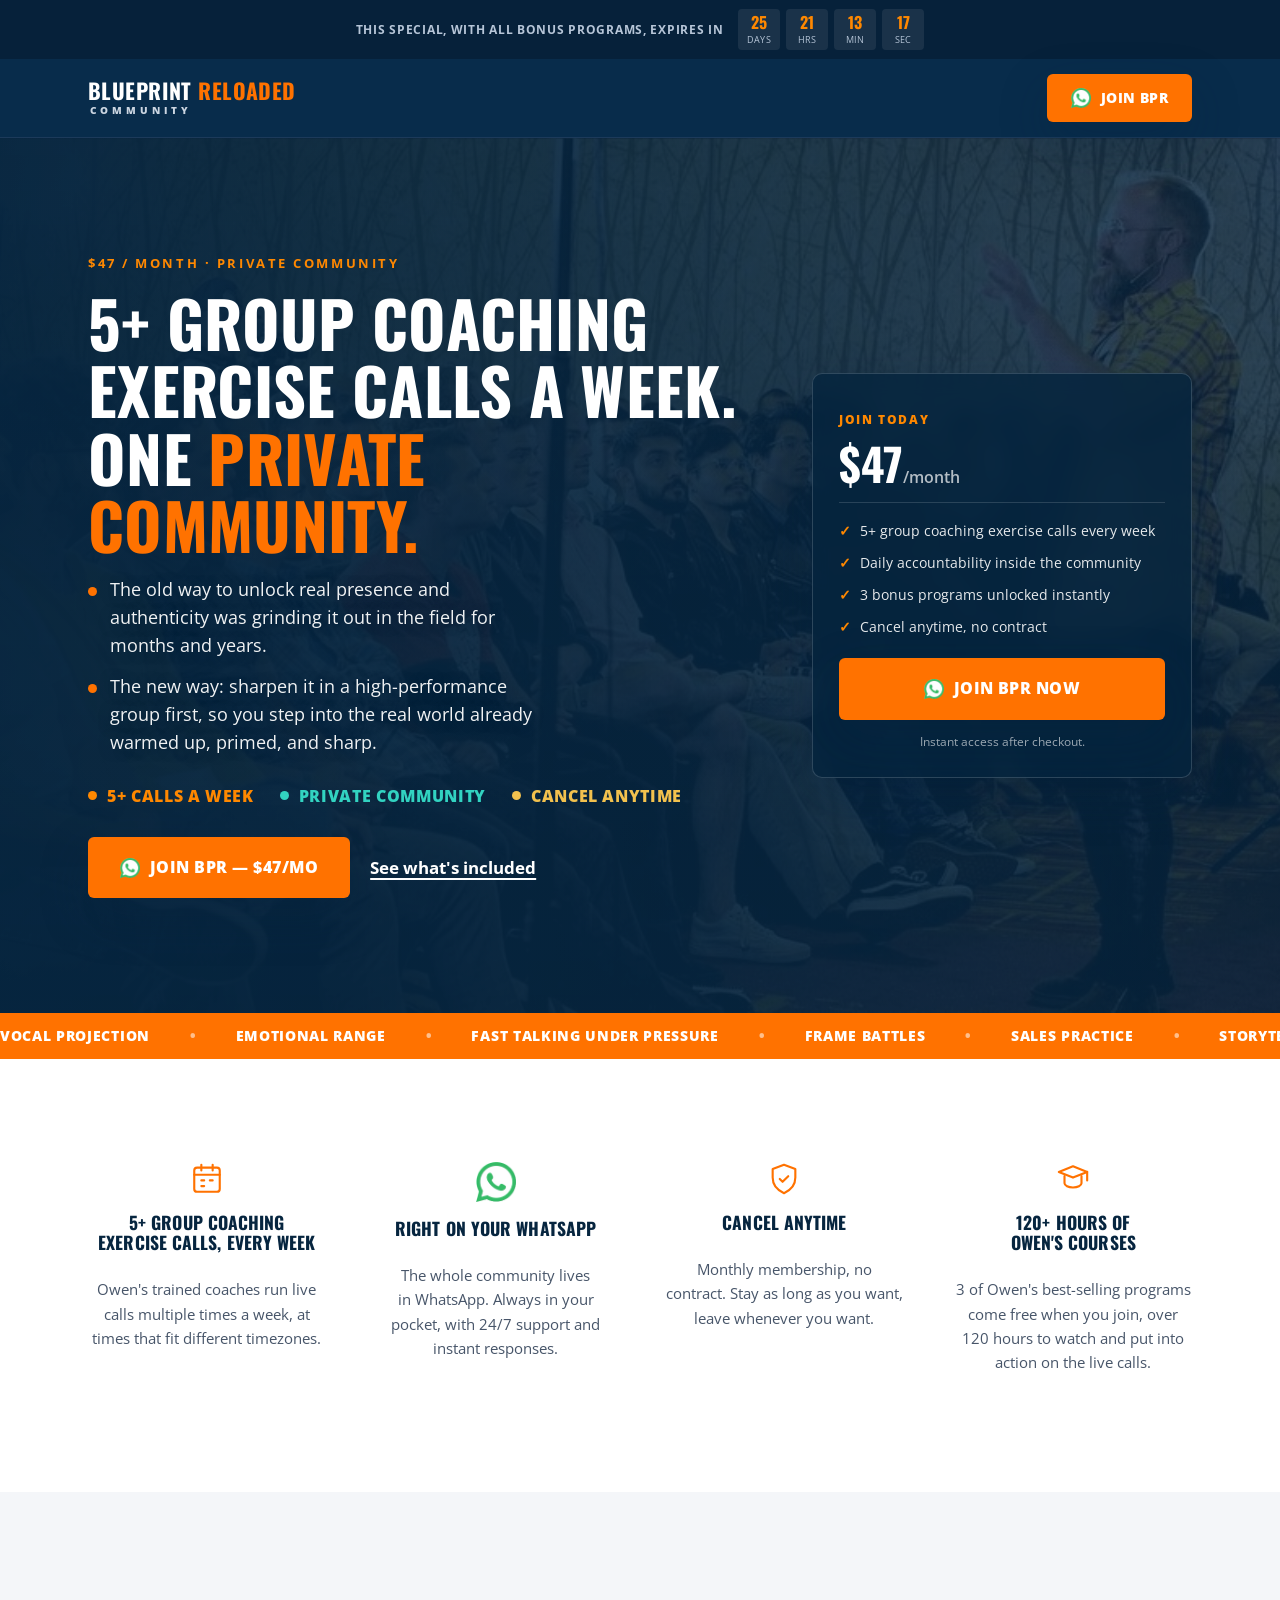
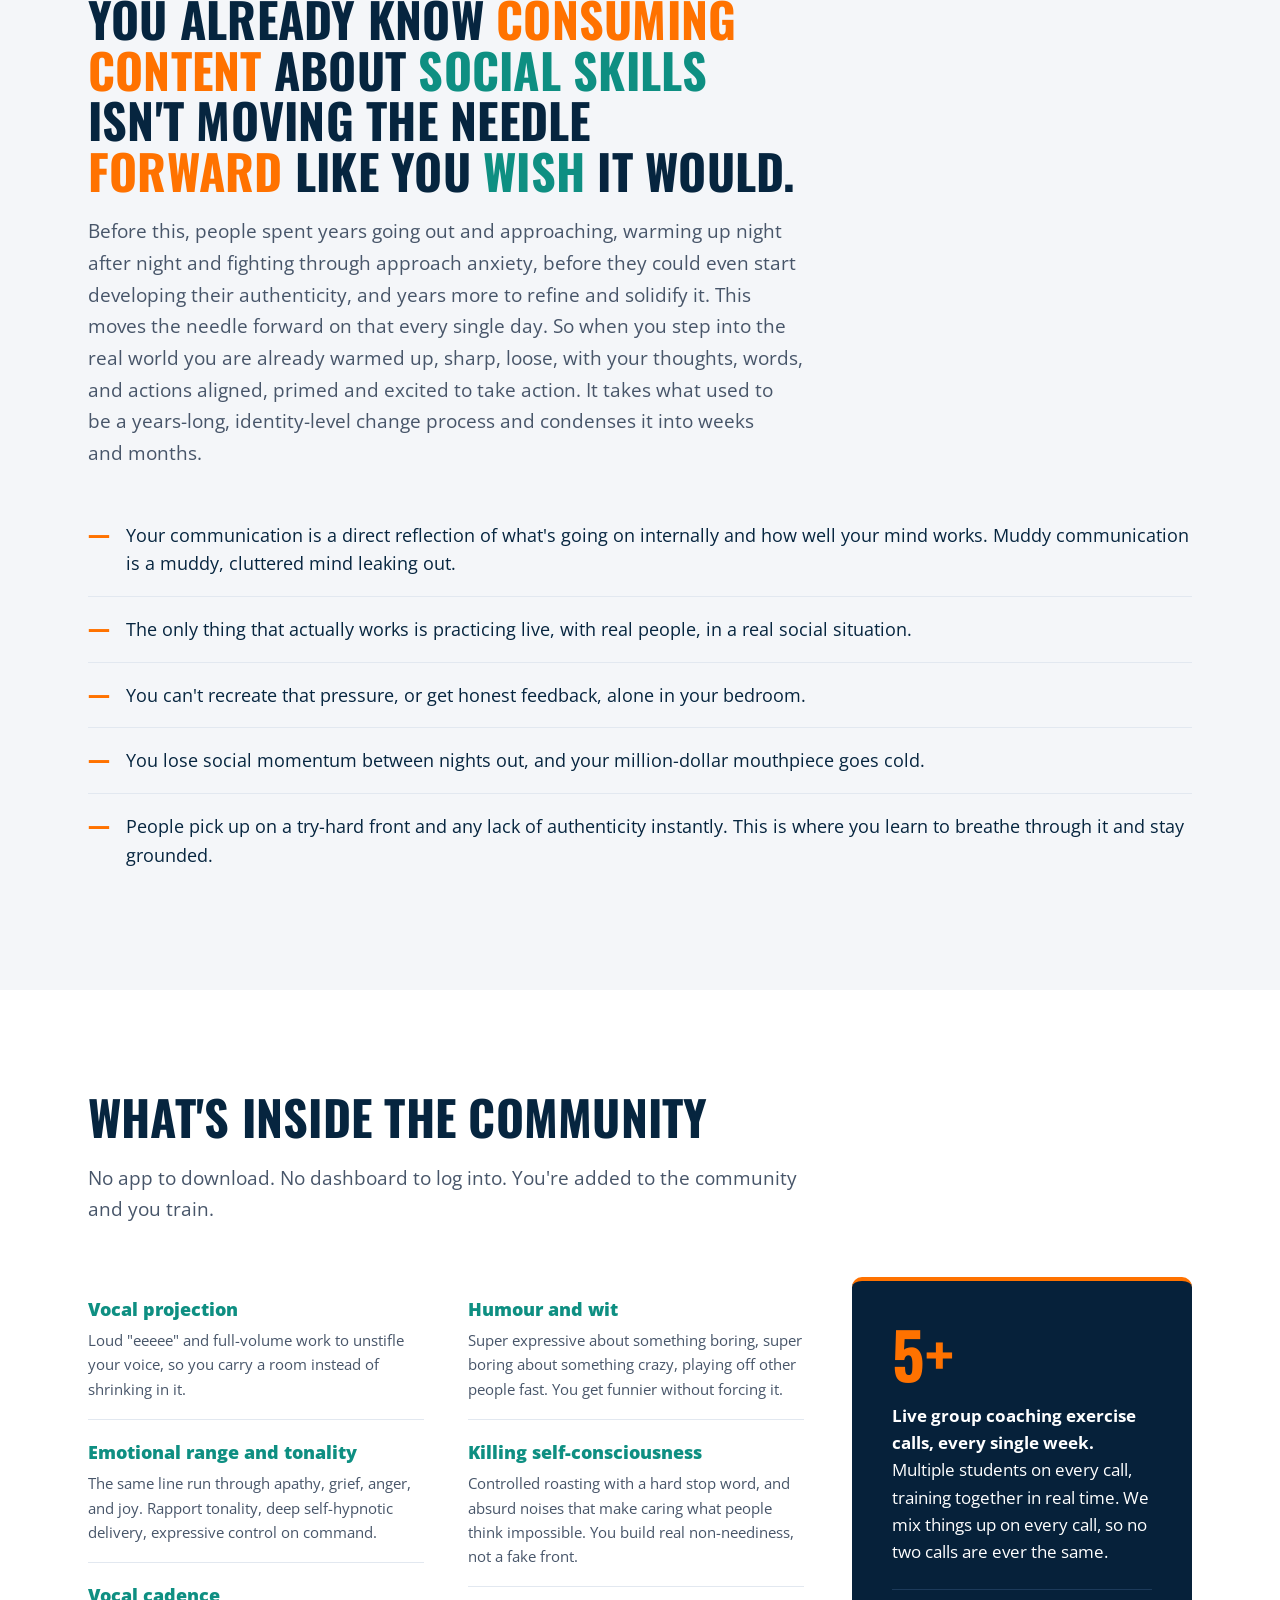
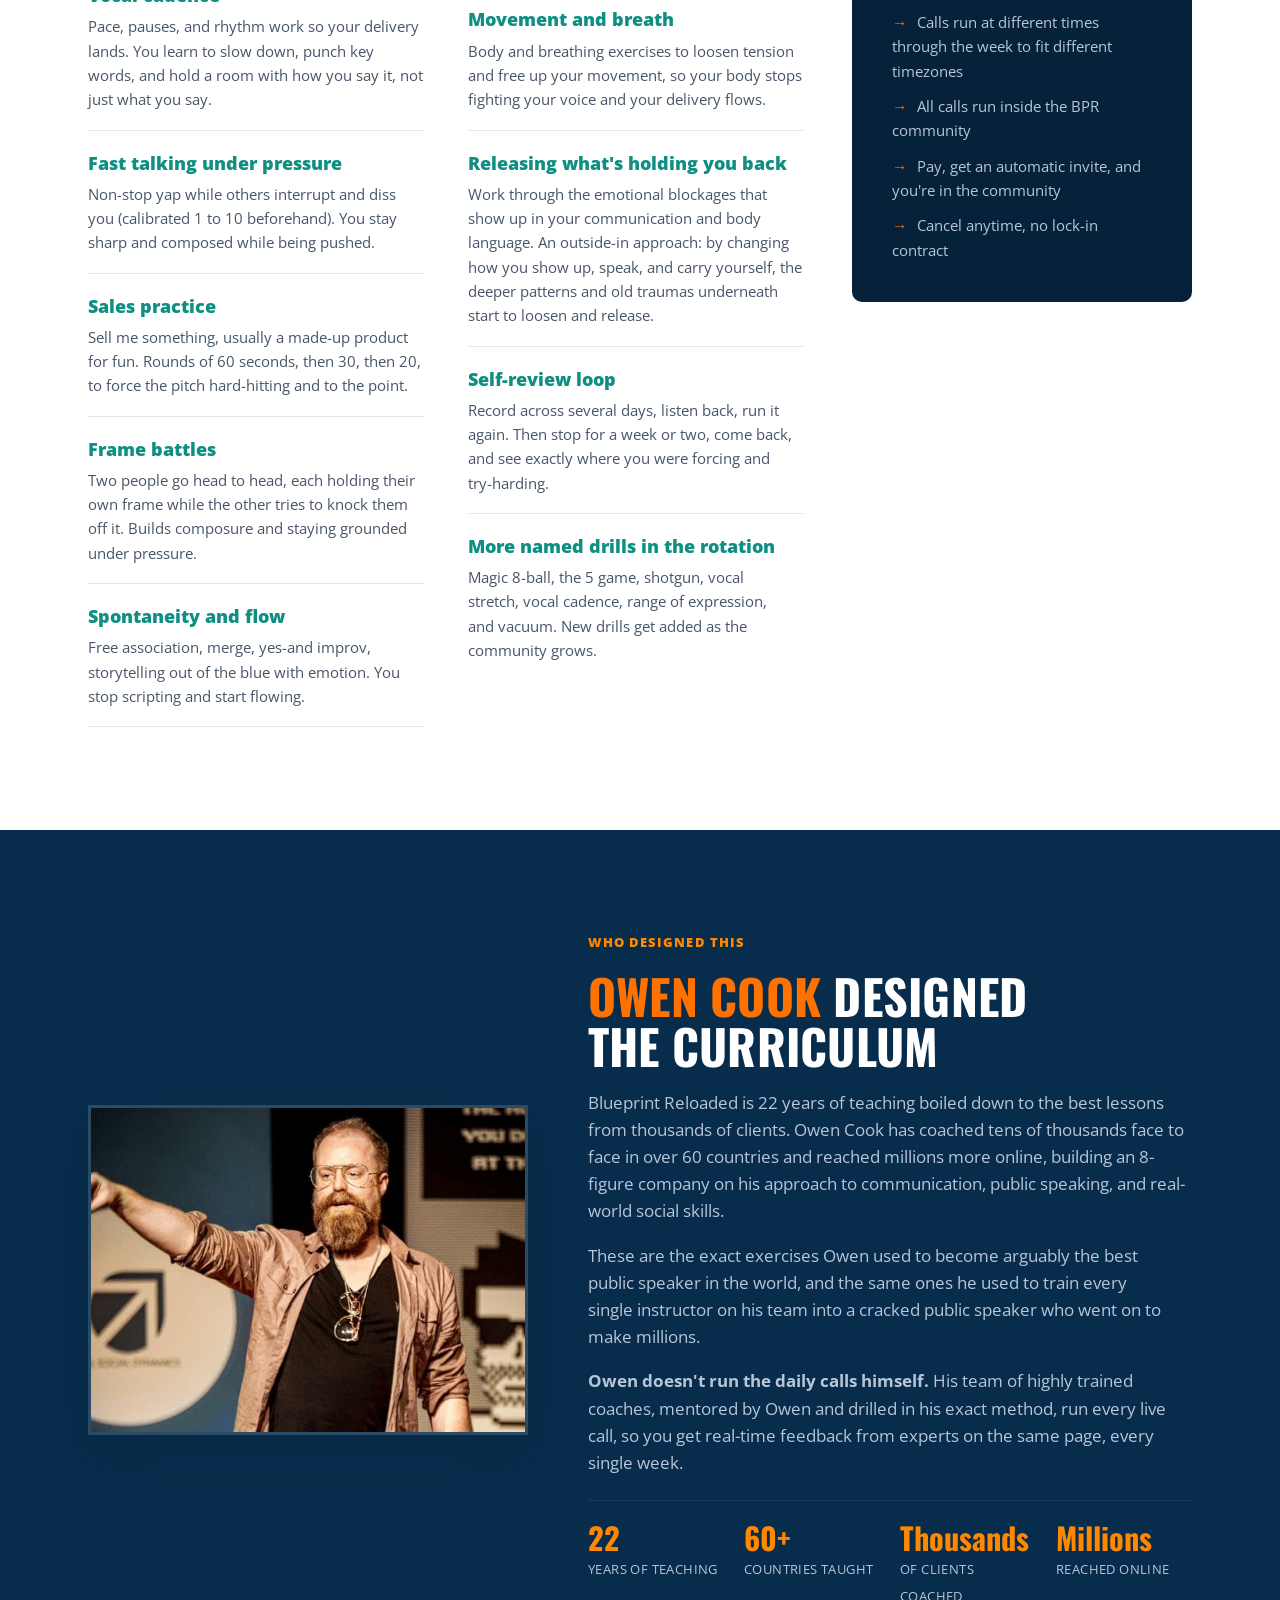
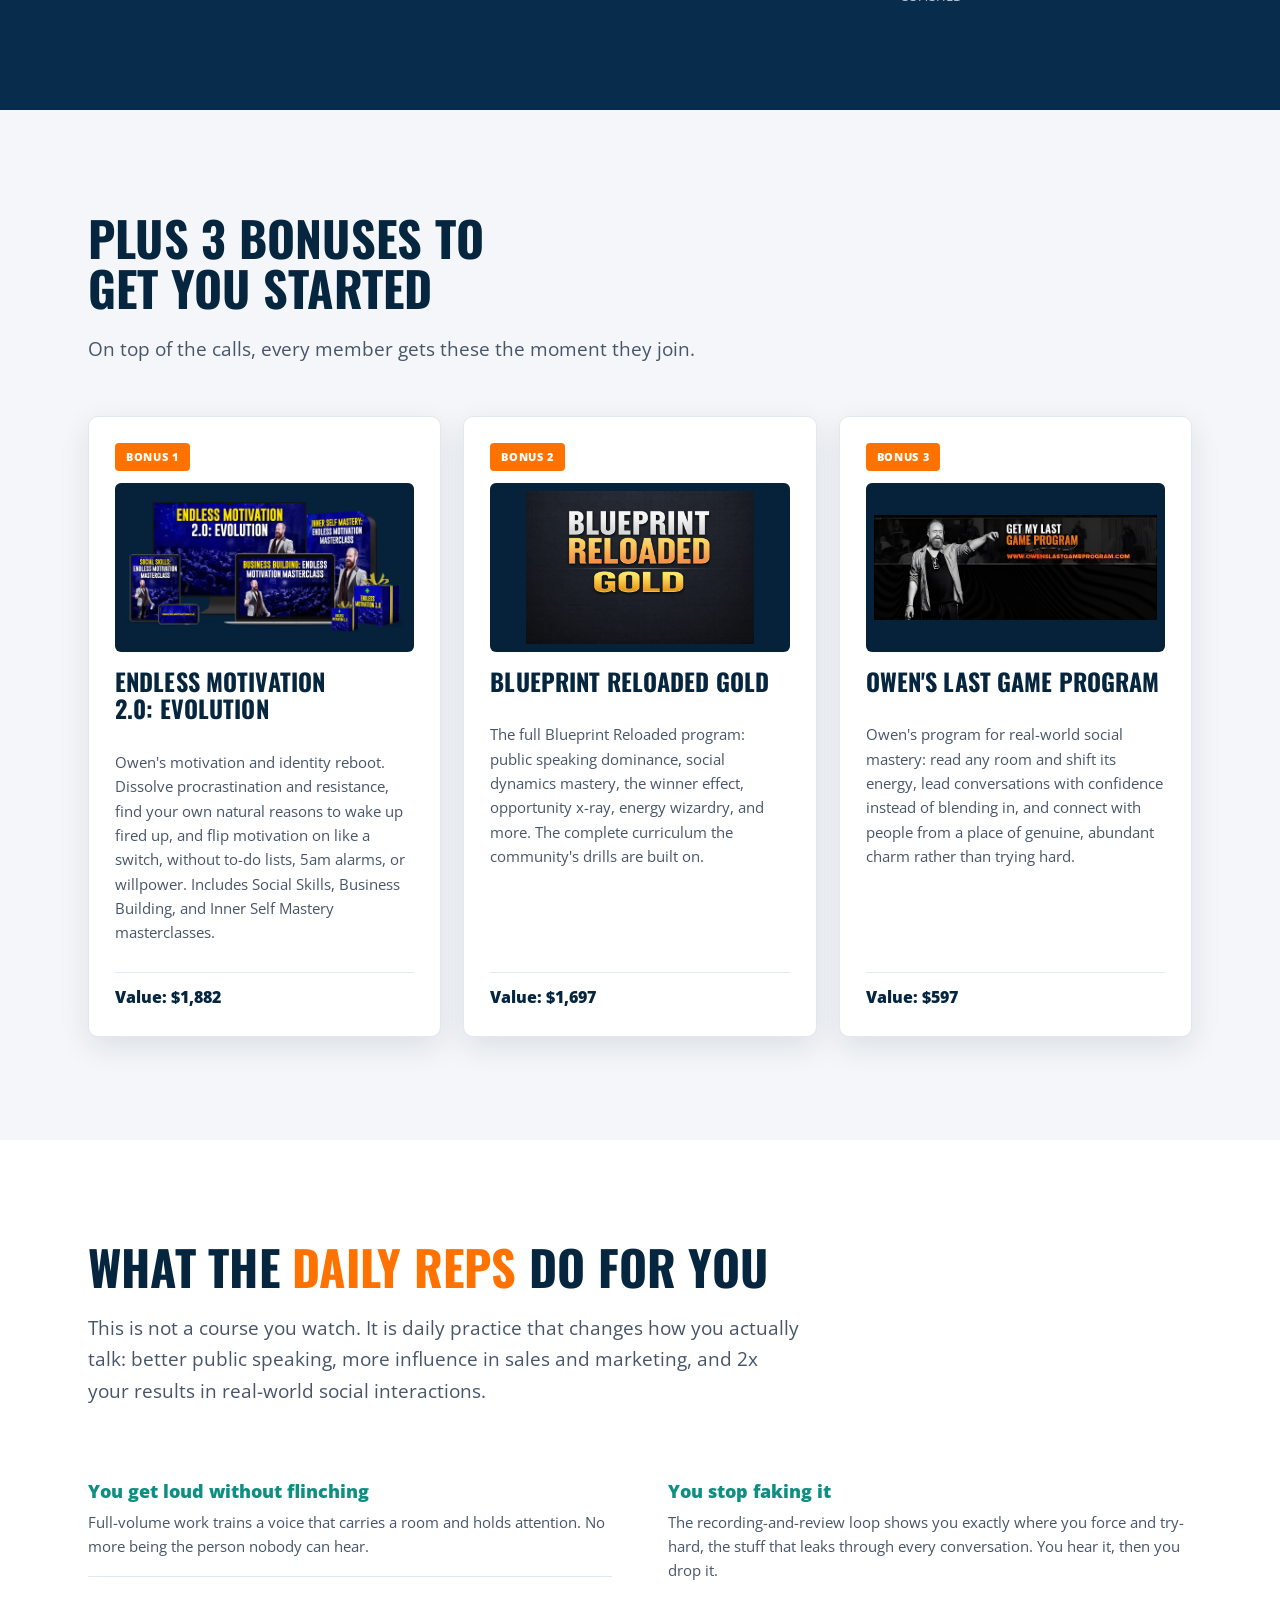
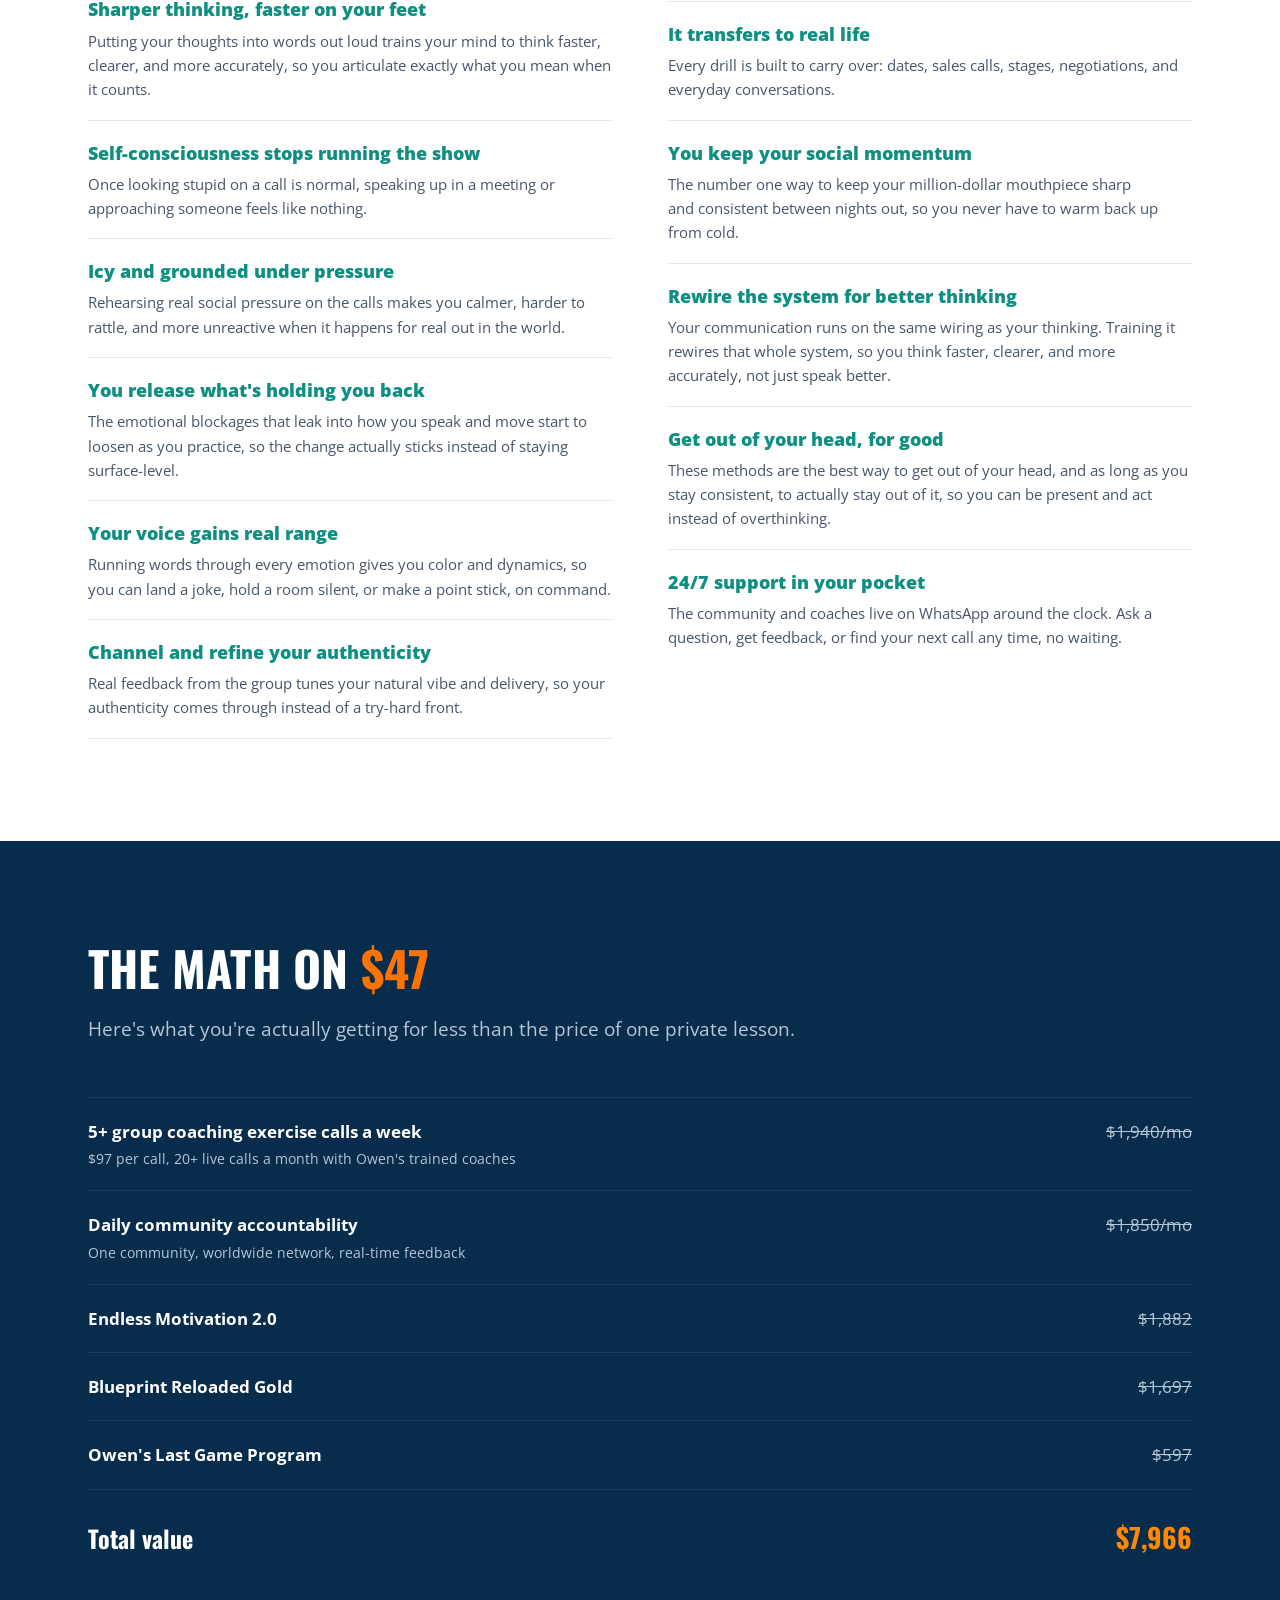
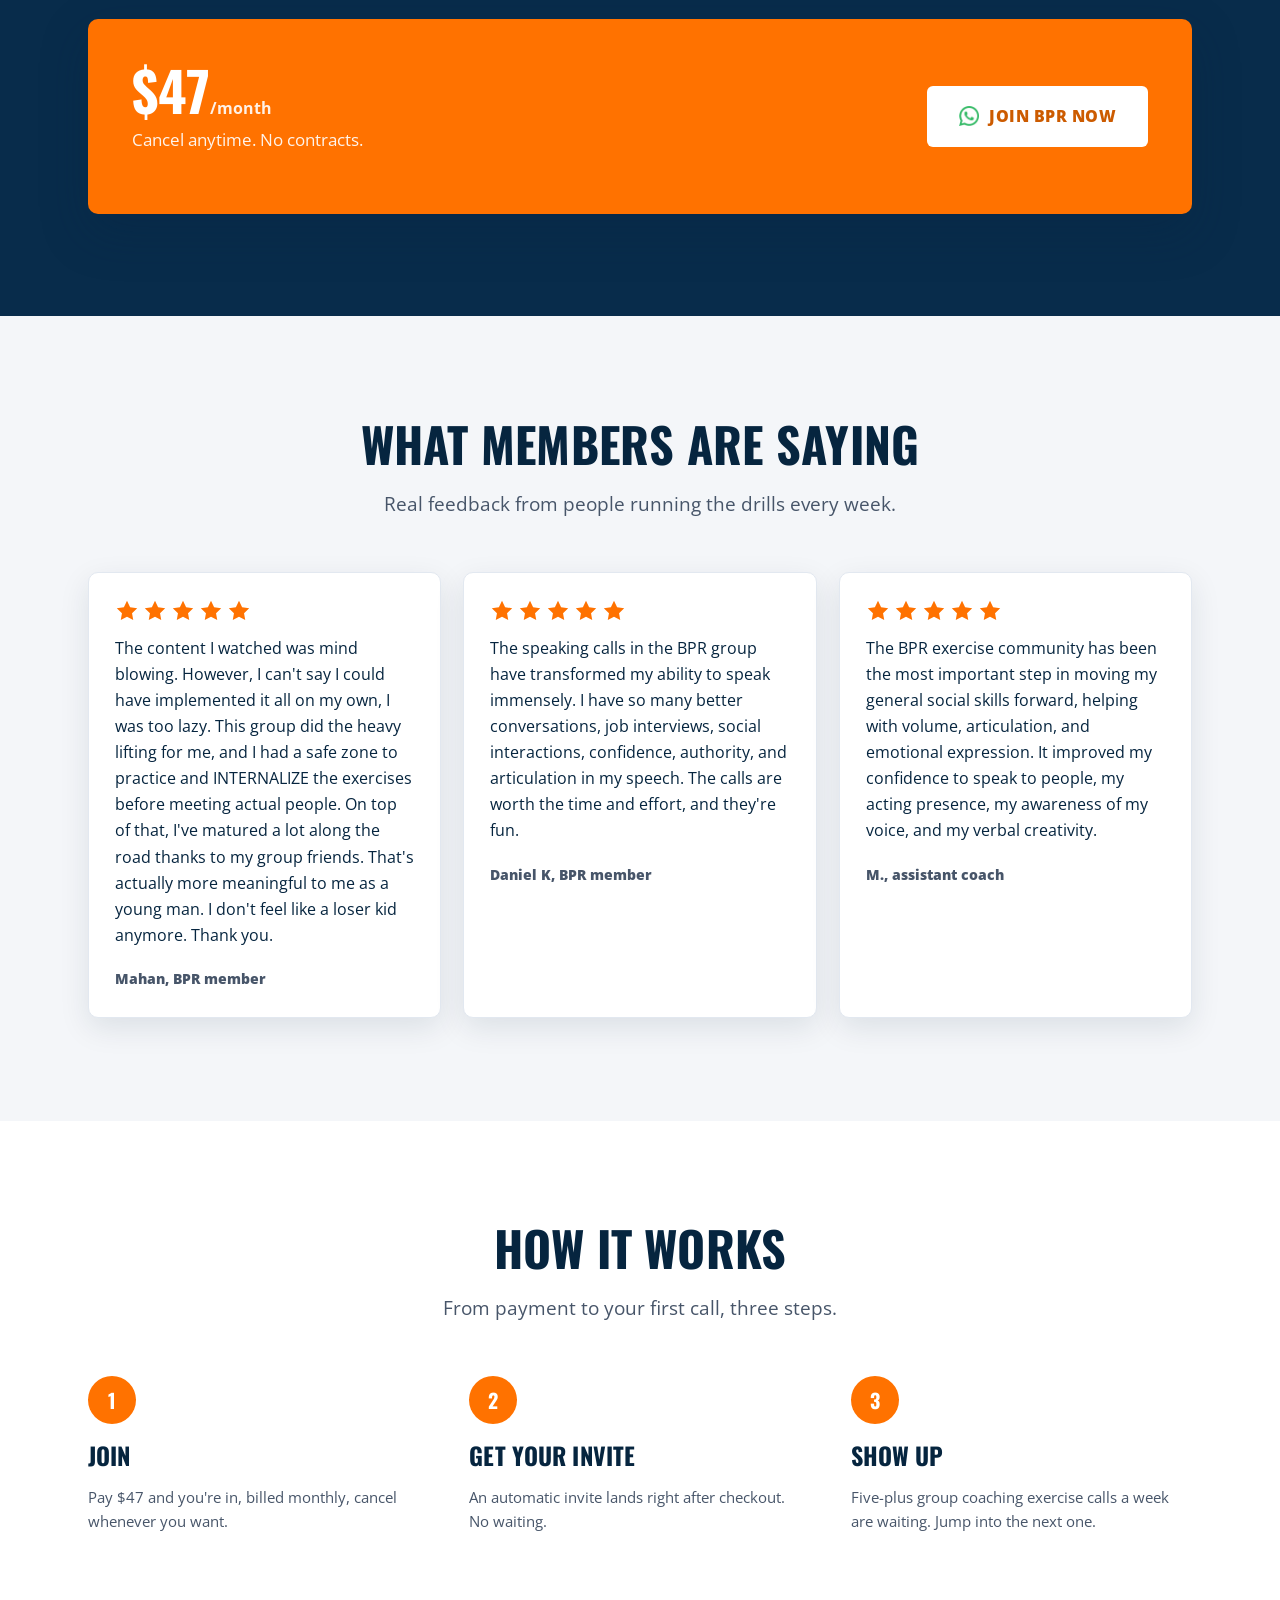
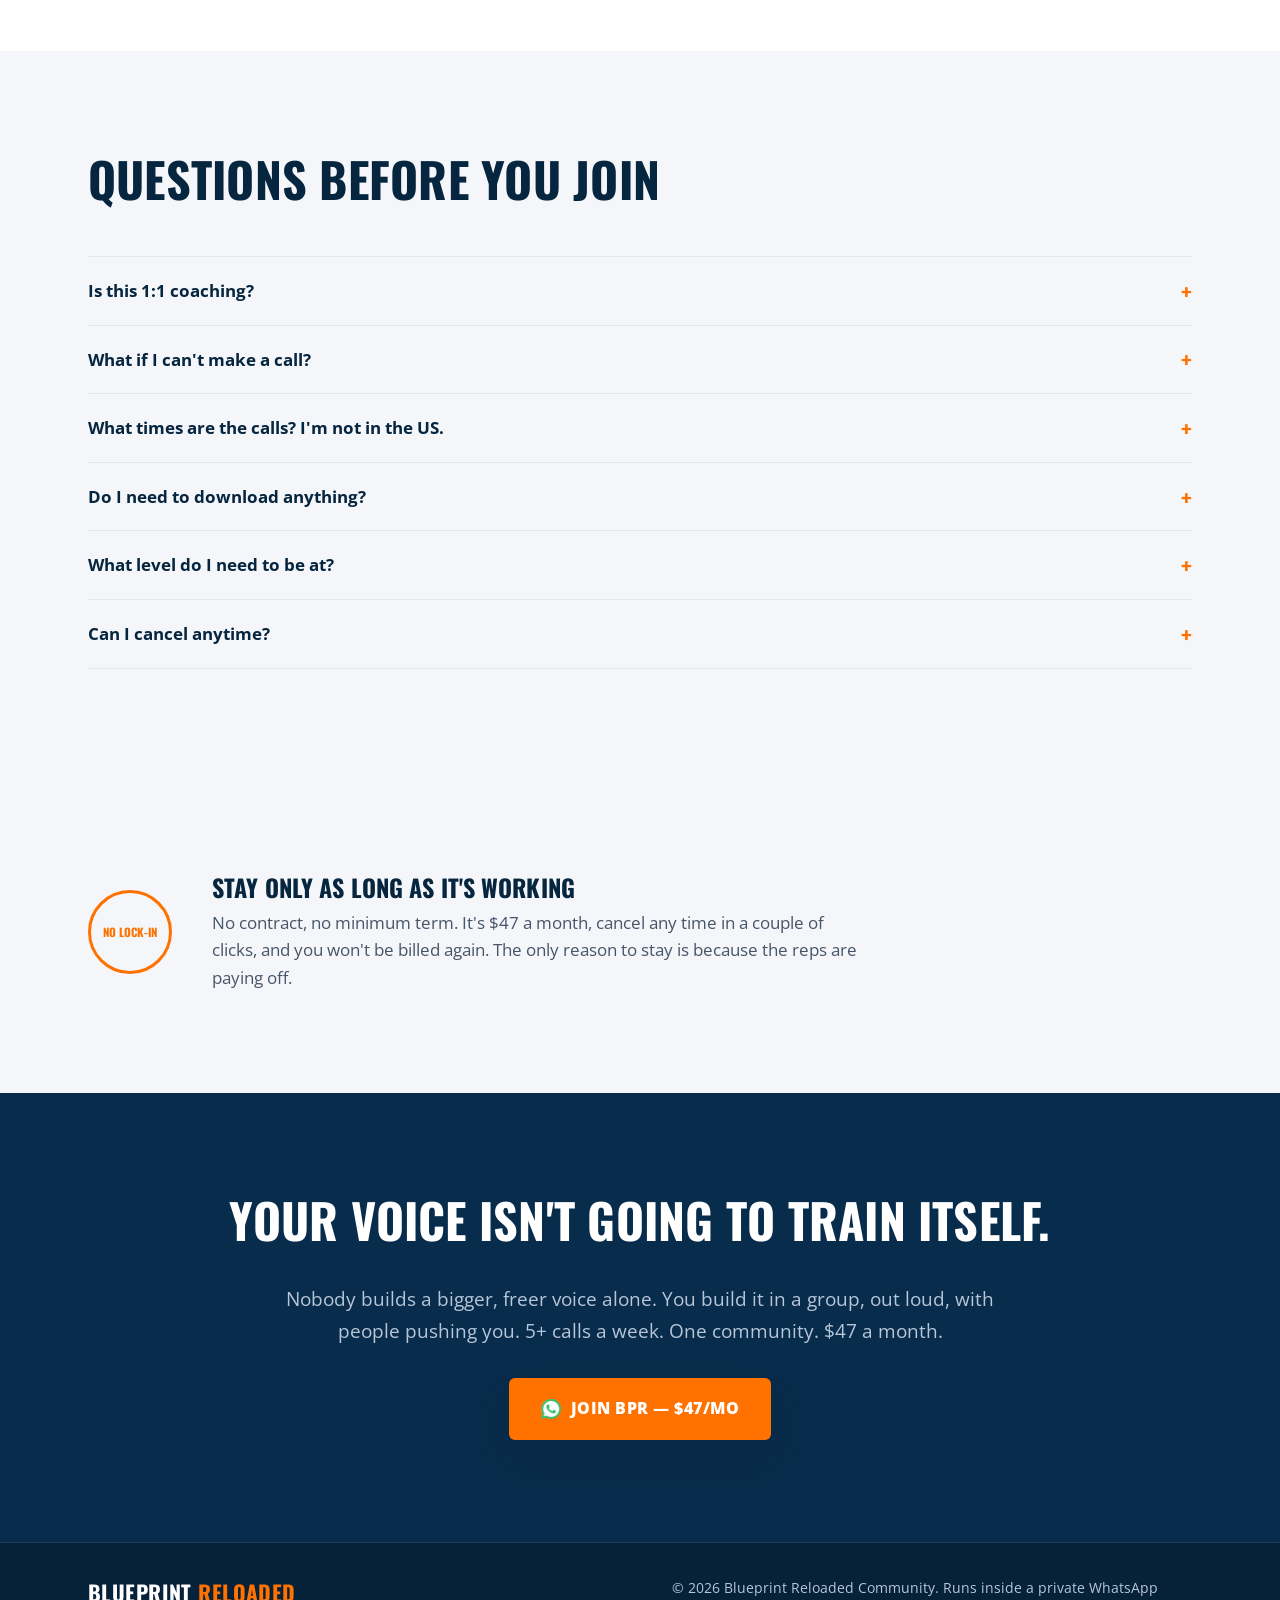
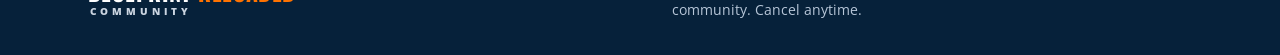
==== commit 30b883d8: "Add real Last Game Program banner (cropped + sharpened); add 3rd testimonial (M., assistant coach)" ====
--- a/index.html
+++ b/index.html
@@ -445,6 +445,13 @@
         </span>
         <blockquote>The speaking calls in the BPR group have transformed my ability to speak immensely. I have so many better conversations, job interviews, social interactions, confidence, authority, and articulation in my speech. The calls are worth the time and effort, and they're fun.</blockquote>
         <cite>Daniel K, BPR member</cite>
+      </div>
+      <div class="tcard">
+        <span class="stars" aria-hidden="true">
+          <svg viewBox="0 0 20 20" fill="currentColor"><path d="M10 1.5l2.6 5.3 5.9.9-4.3 4.1 1 5.8L10 14.8l-5.2 2.8 1-5.8-4.3-4.1 5.9-.9L10 1.5z"/></svg><svg viewBox="0 0 20 20" fill="currentColor"><path d="M10 1.5l2.6 5.3 5.9.9-4.3 4.1 1 5.8L10 14.8l-5.2 2.8 1-5.8-4.3-4.1 5.9-.9L10 1.5z"/></svg><svg viewBox="0 0 20 20" fill="currentColor"><path d="M10 1.5l2.6 5.3 5.9.9-4.3 4.1 1 5.8L10 14.8l-5.2 2.8 1-5.8-4.3-4.1 5.9-.9L10 1.5z"/></svg><svg viewBox="0 0 20 20" fill="currentColor"><path d="M10 1.5l2.6 5.3 5.9.9-4.3 4.1 1 5.8L10 14.8l-5.2 2.8 1-5.8-4.3-4.1 5.9-.9L10 1.5z"/></svg><svg viewBox="0 0 20 20" fill="currentColor"><path d="M10 1.5l2.6 5.3 5.9.9-4.3 4.1 1 5.8L10 14.8l-5.2 2.8 1-5.8-4.3-4.1 5.9-.9L10 1.5z"/></svg>
+        </span>
+        <blockquote>The BPR exercise community has been the most important step in moving my general social skills forward, helping with volume, articulation, and emotional expression. It improved my confidence to speak to people, my acting presence, my awareness of my voice, and my verbal creativity.</blockquote>
+        <cite>M., assistant coach</cite>
       </div>
     </div>
   </div>
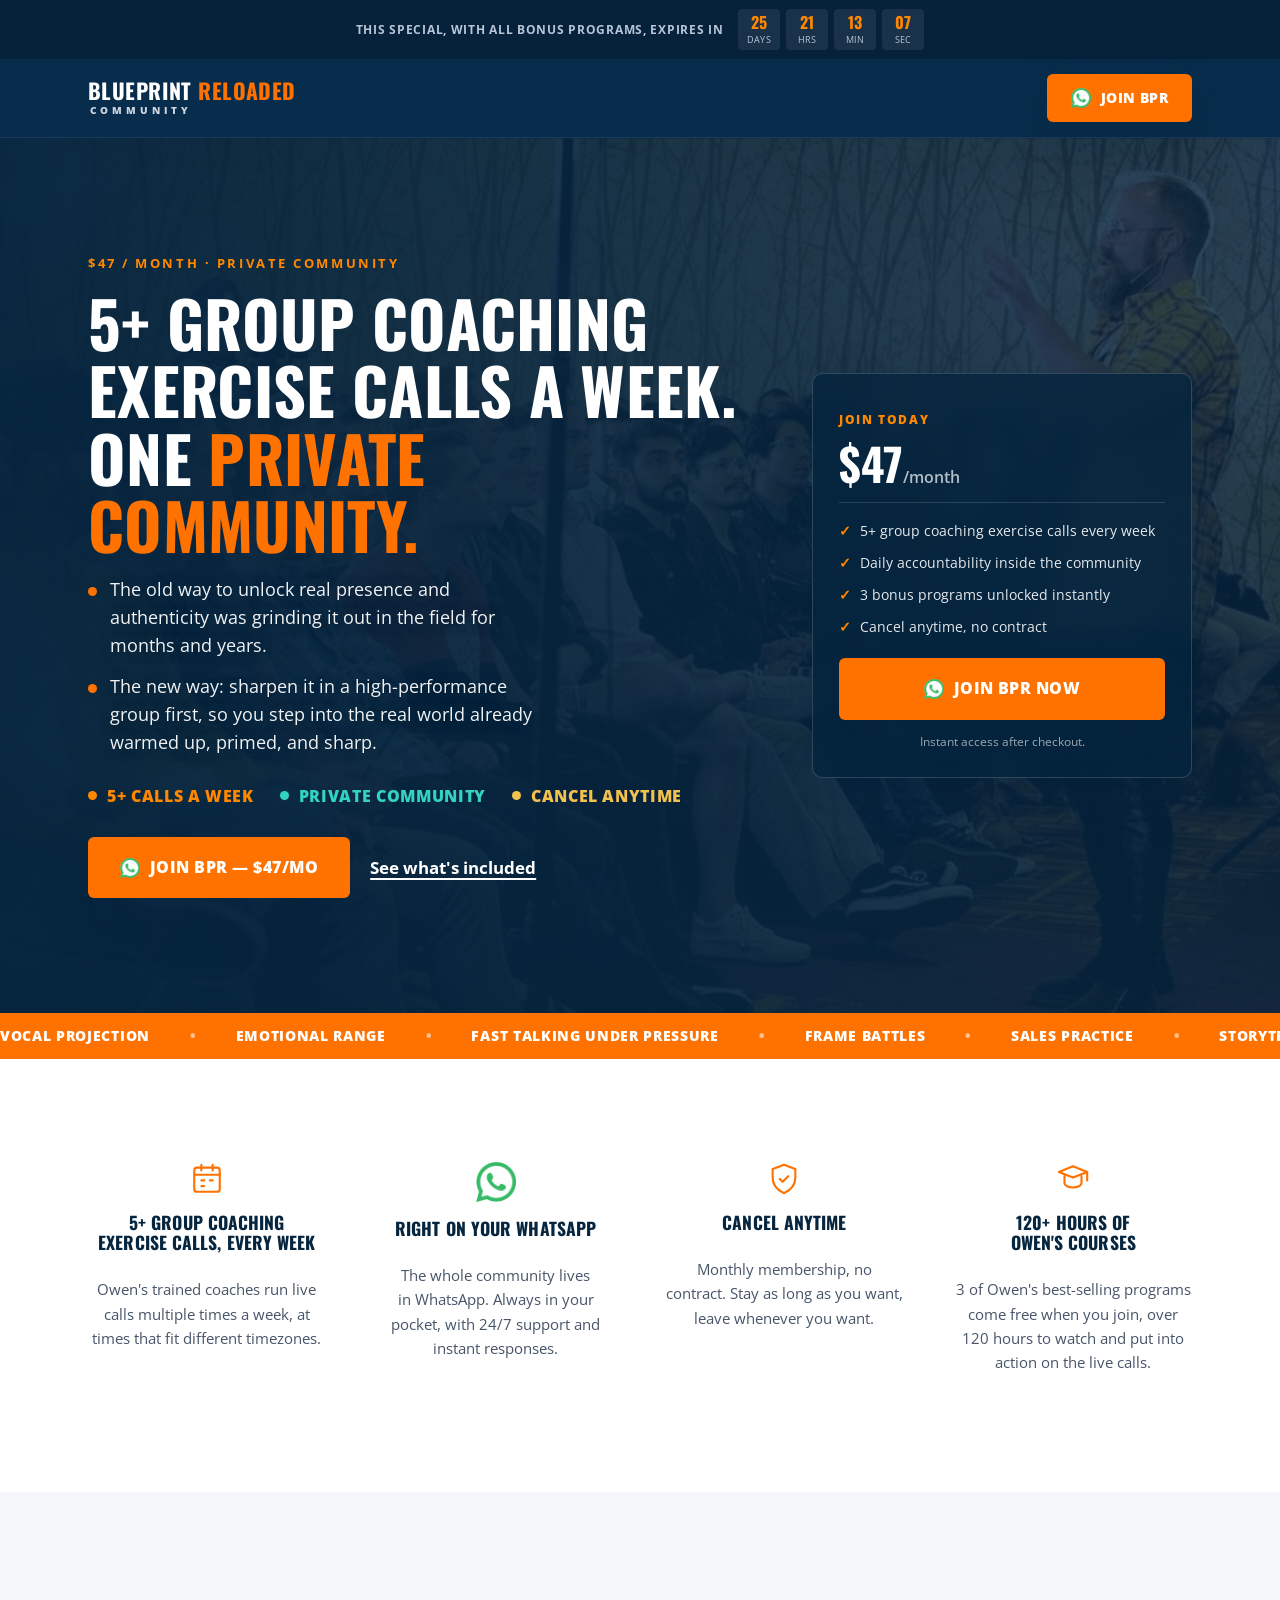
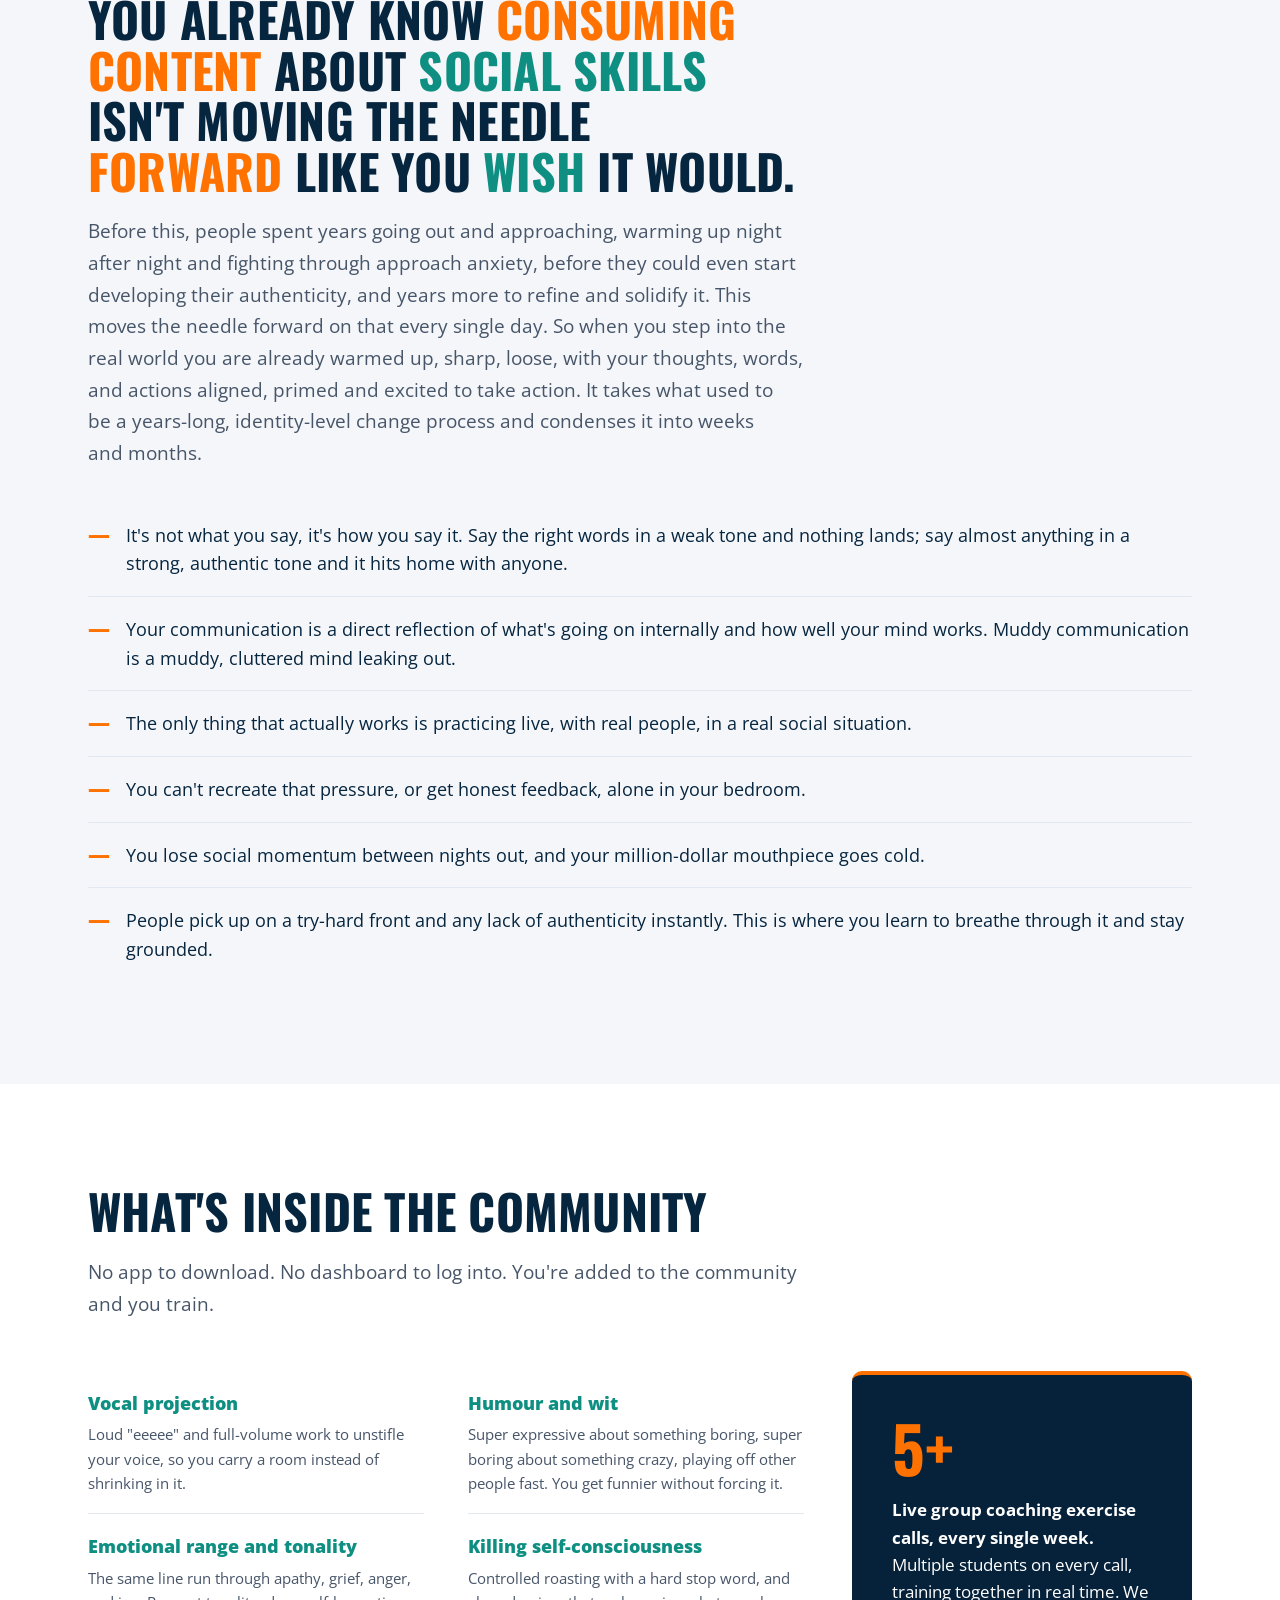
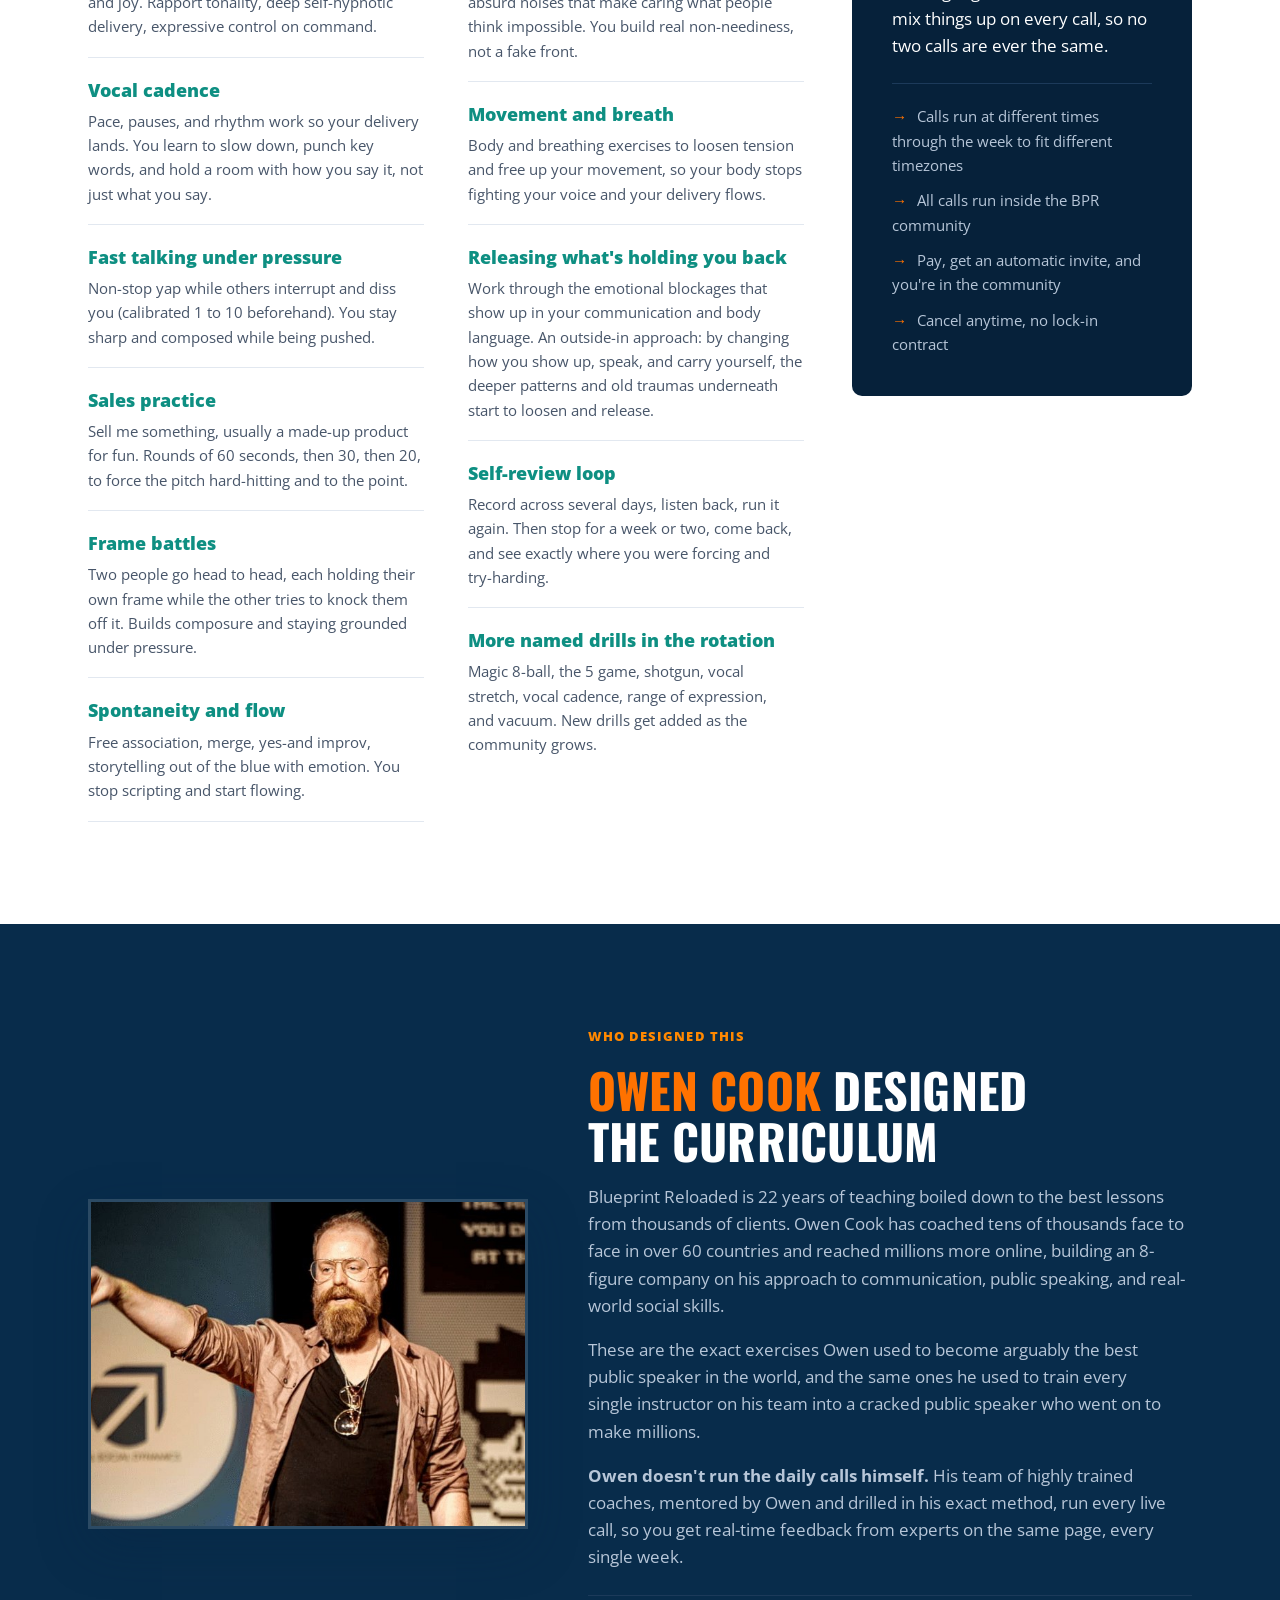
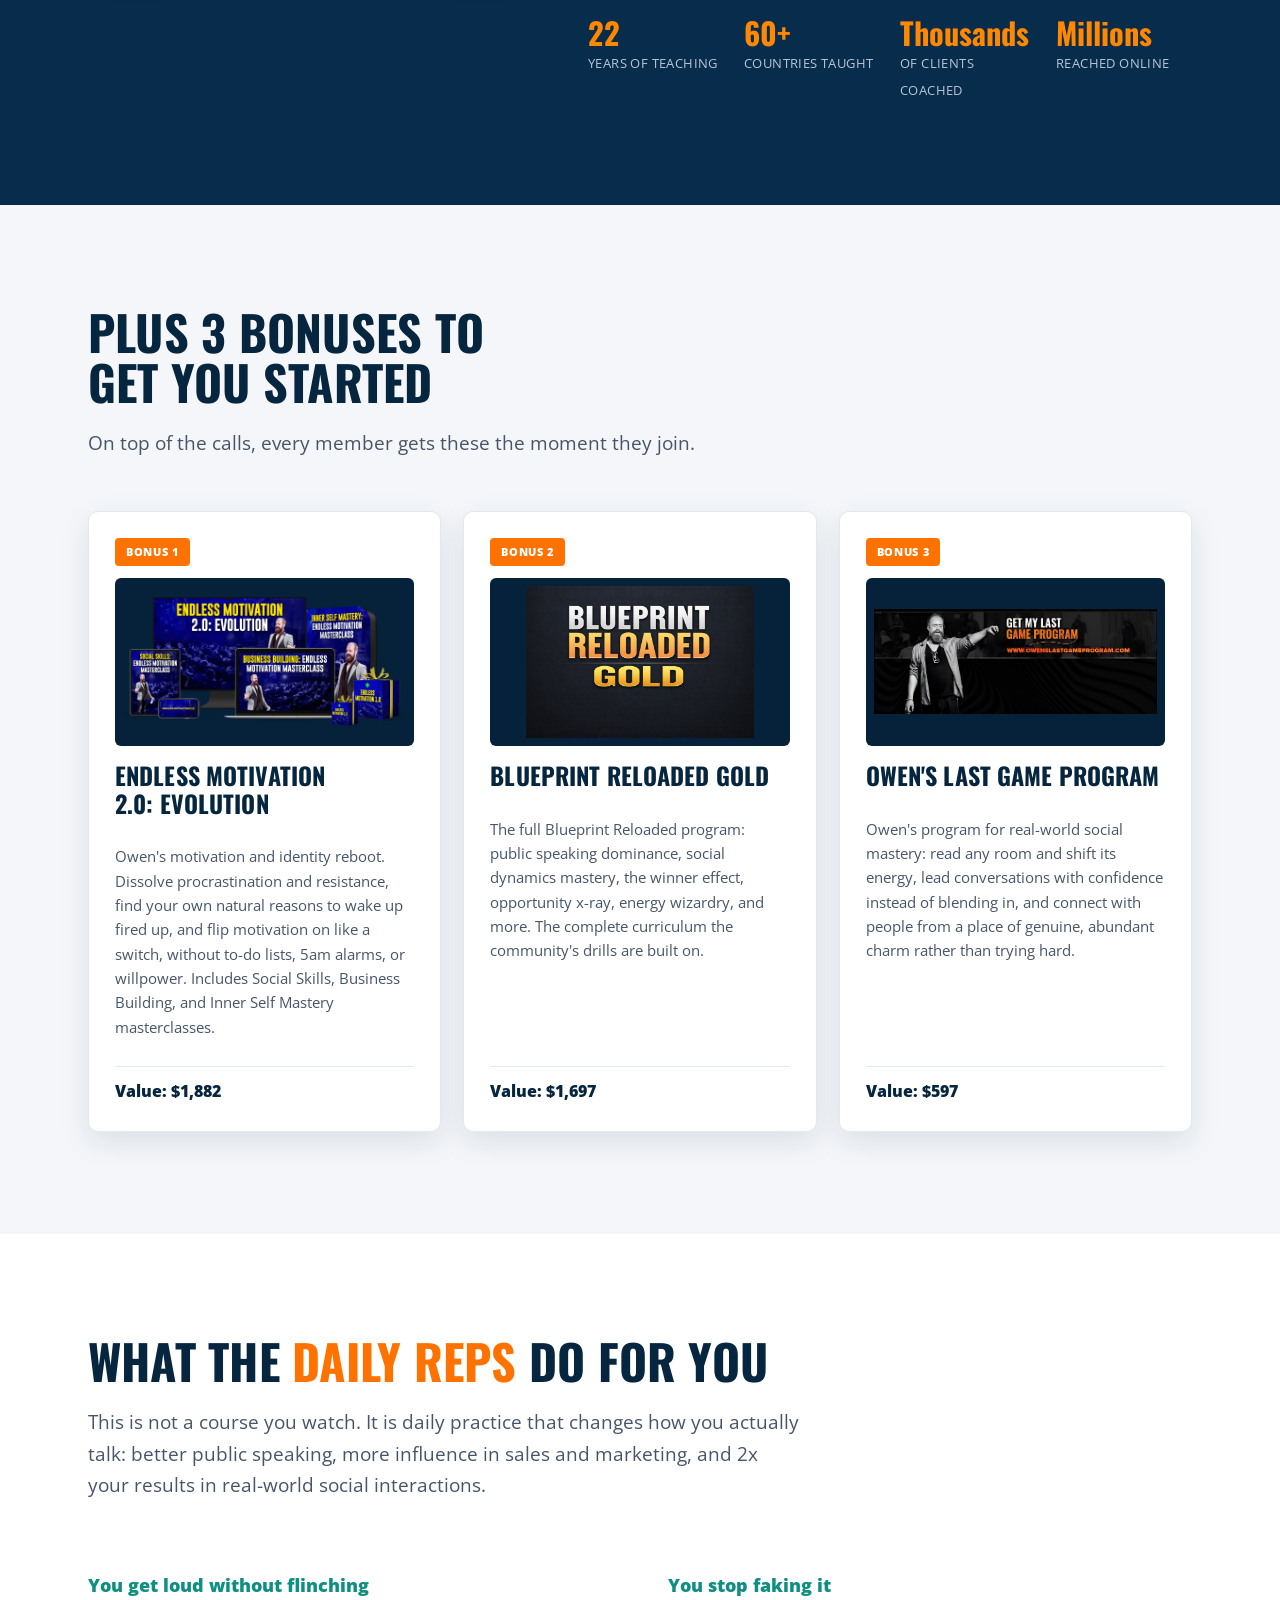
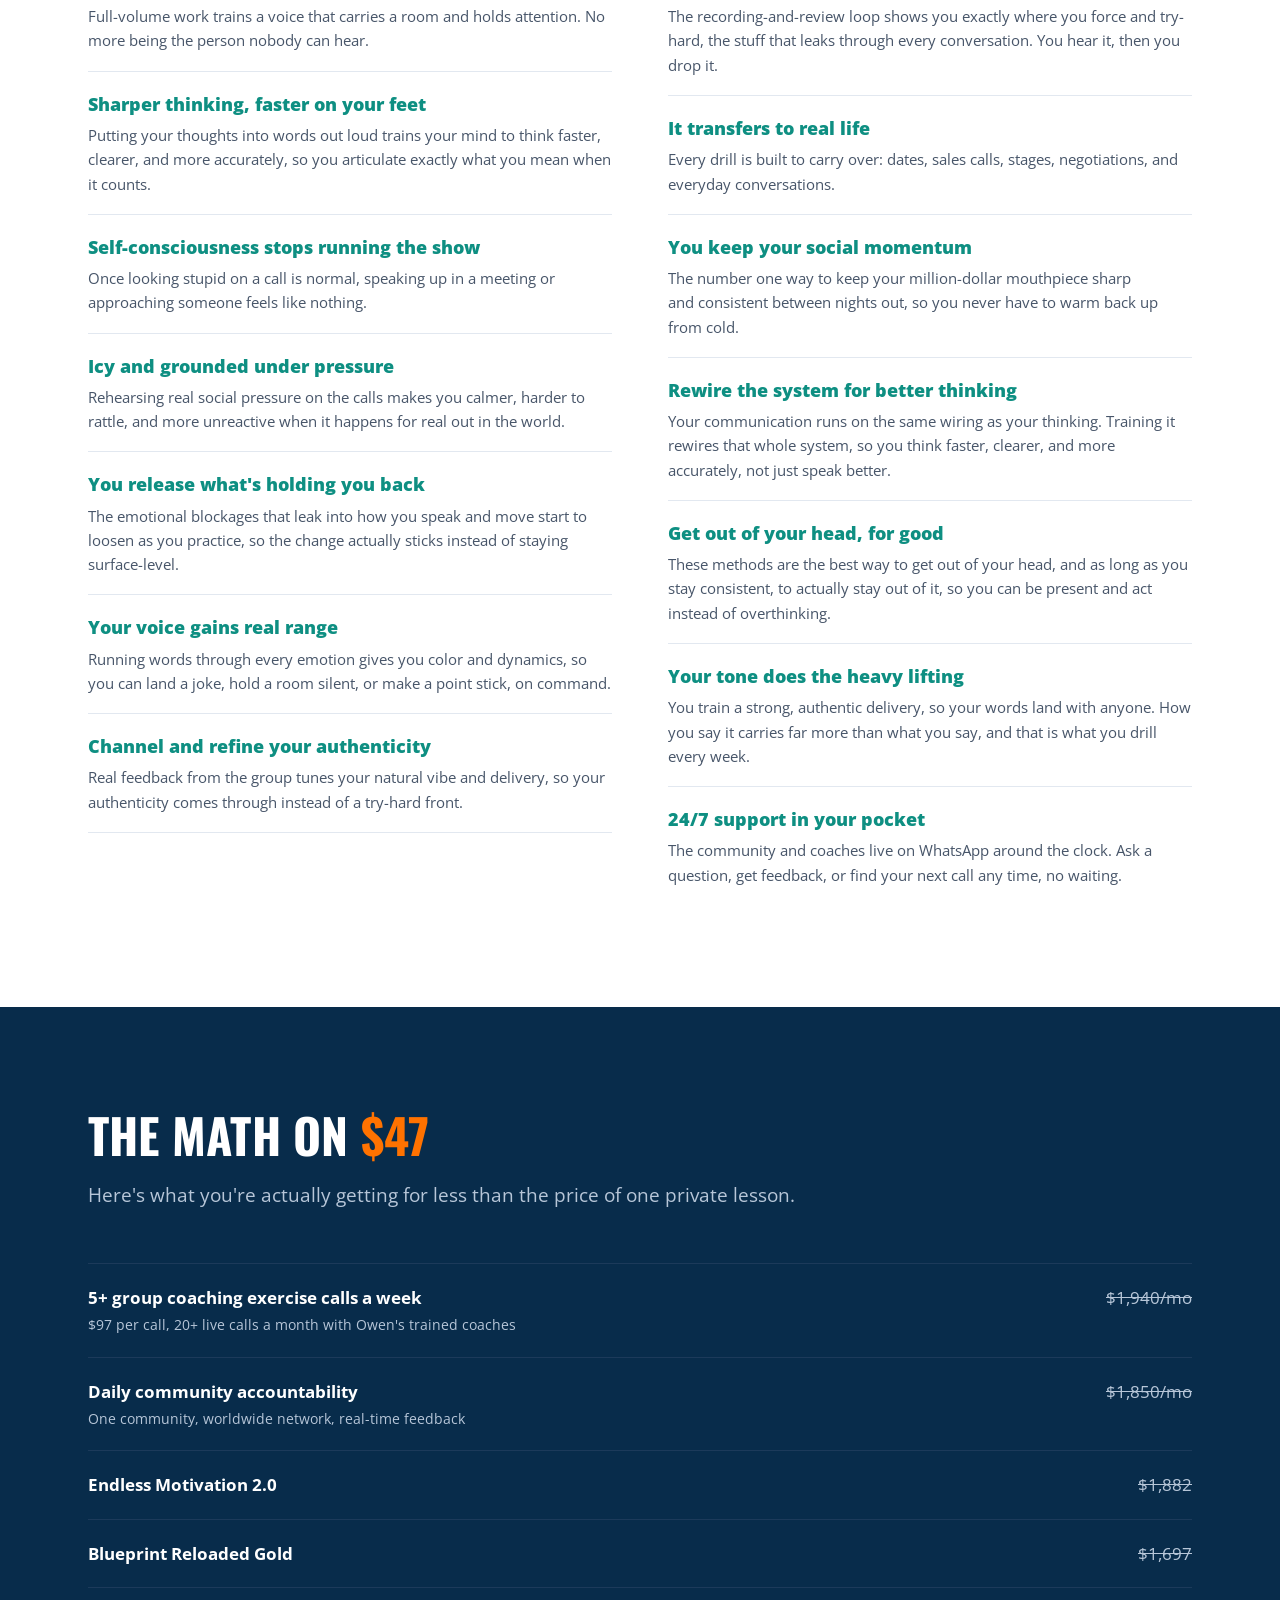
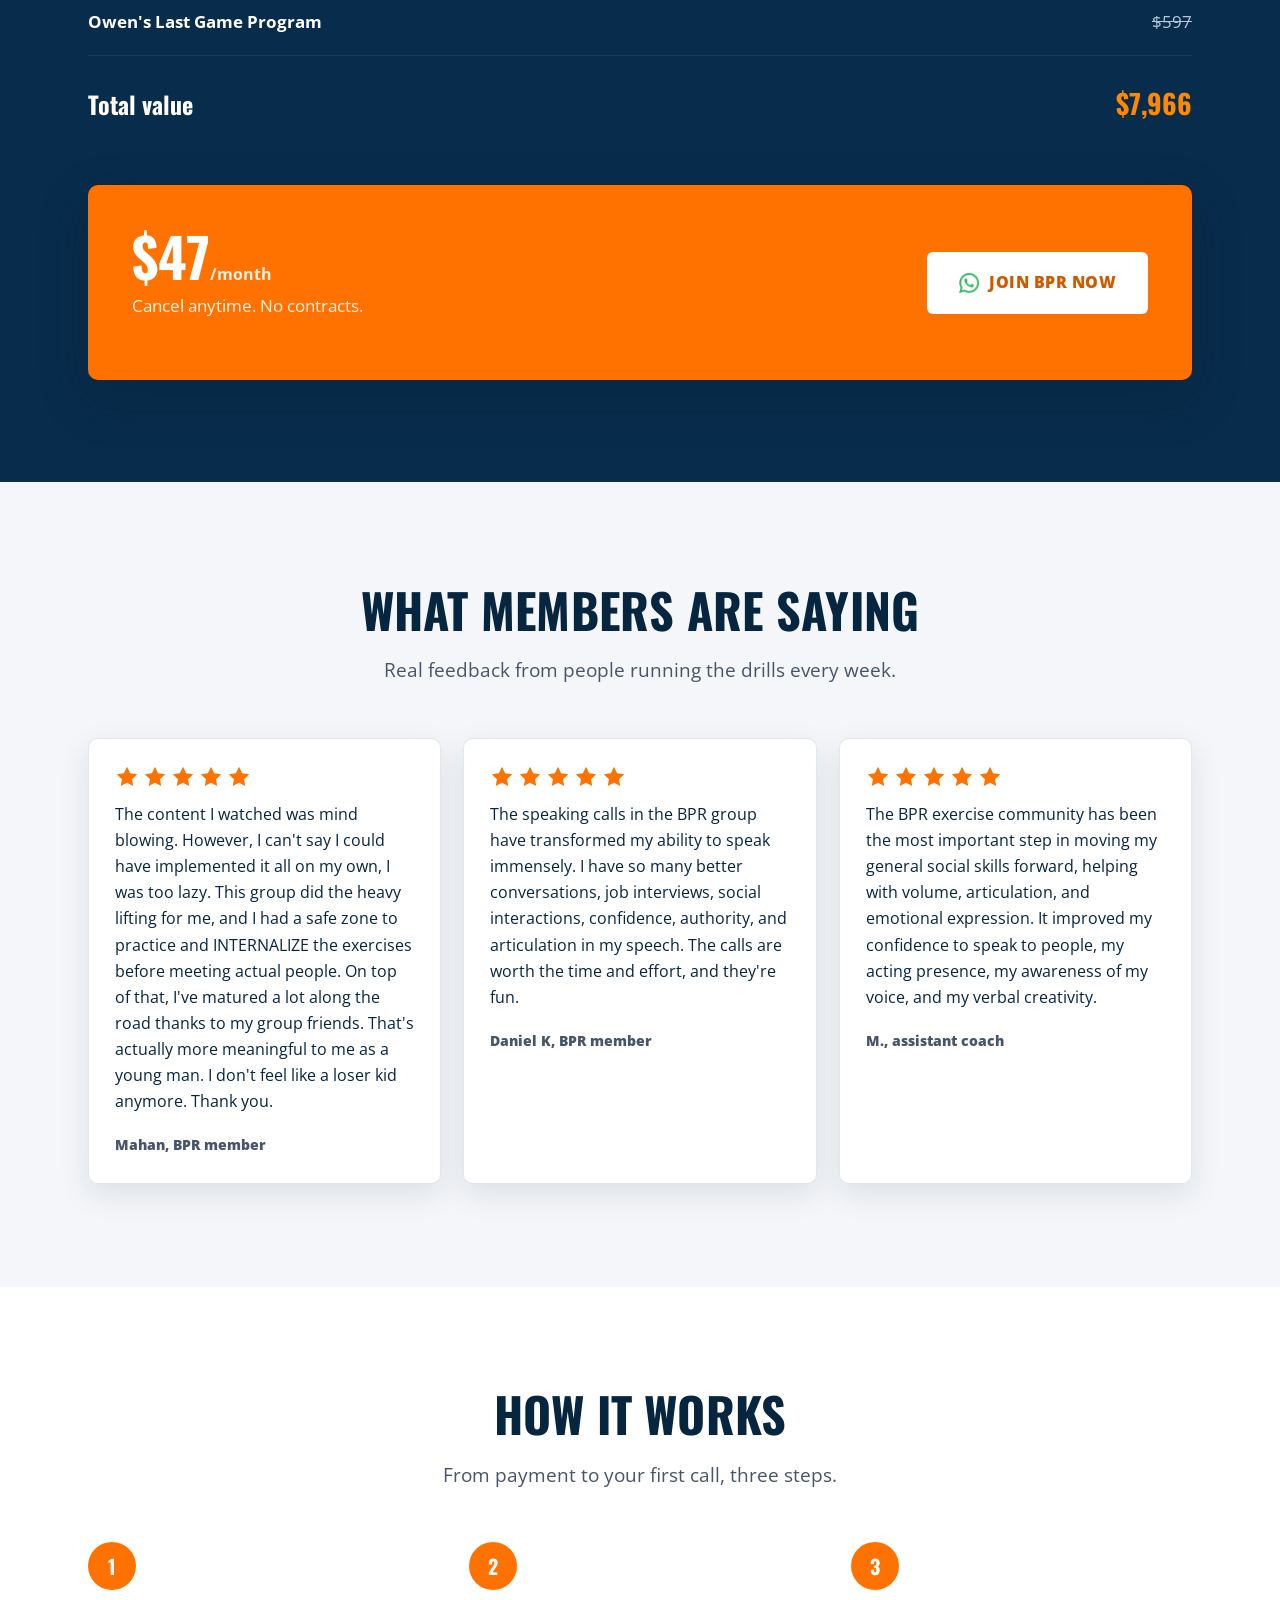
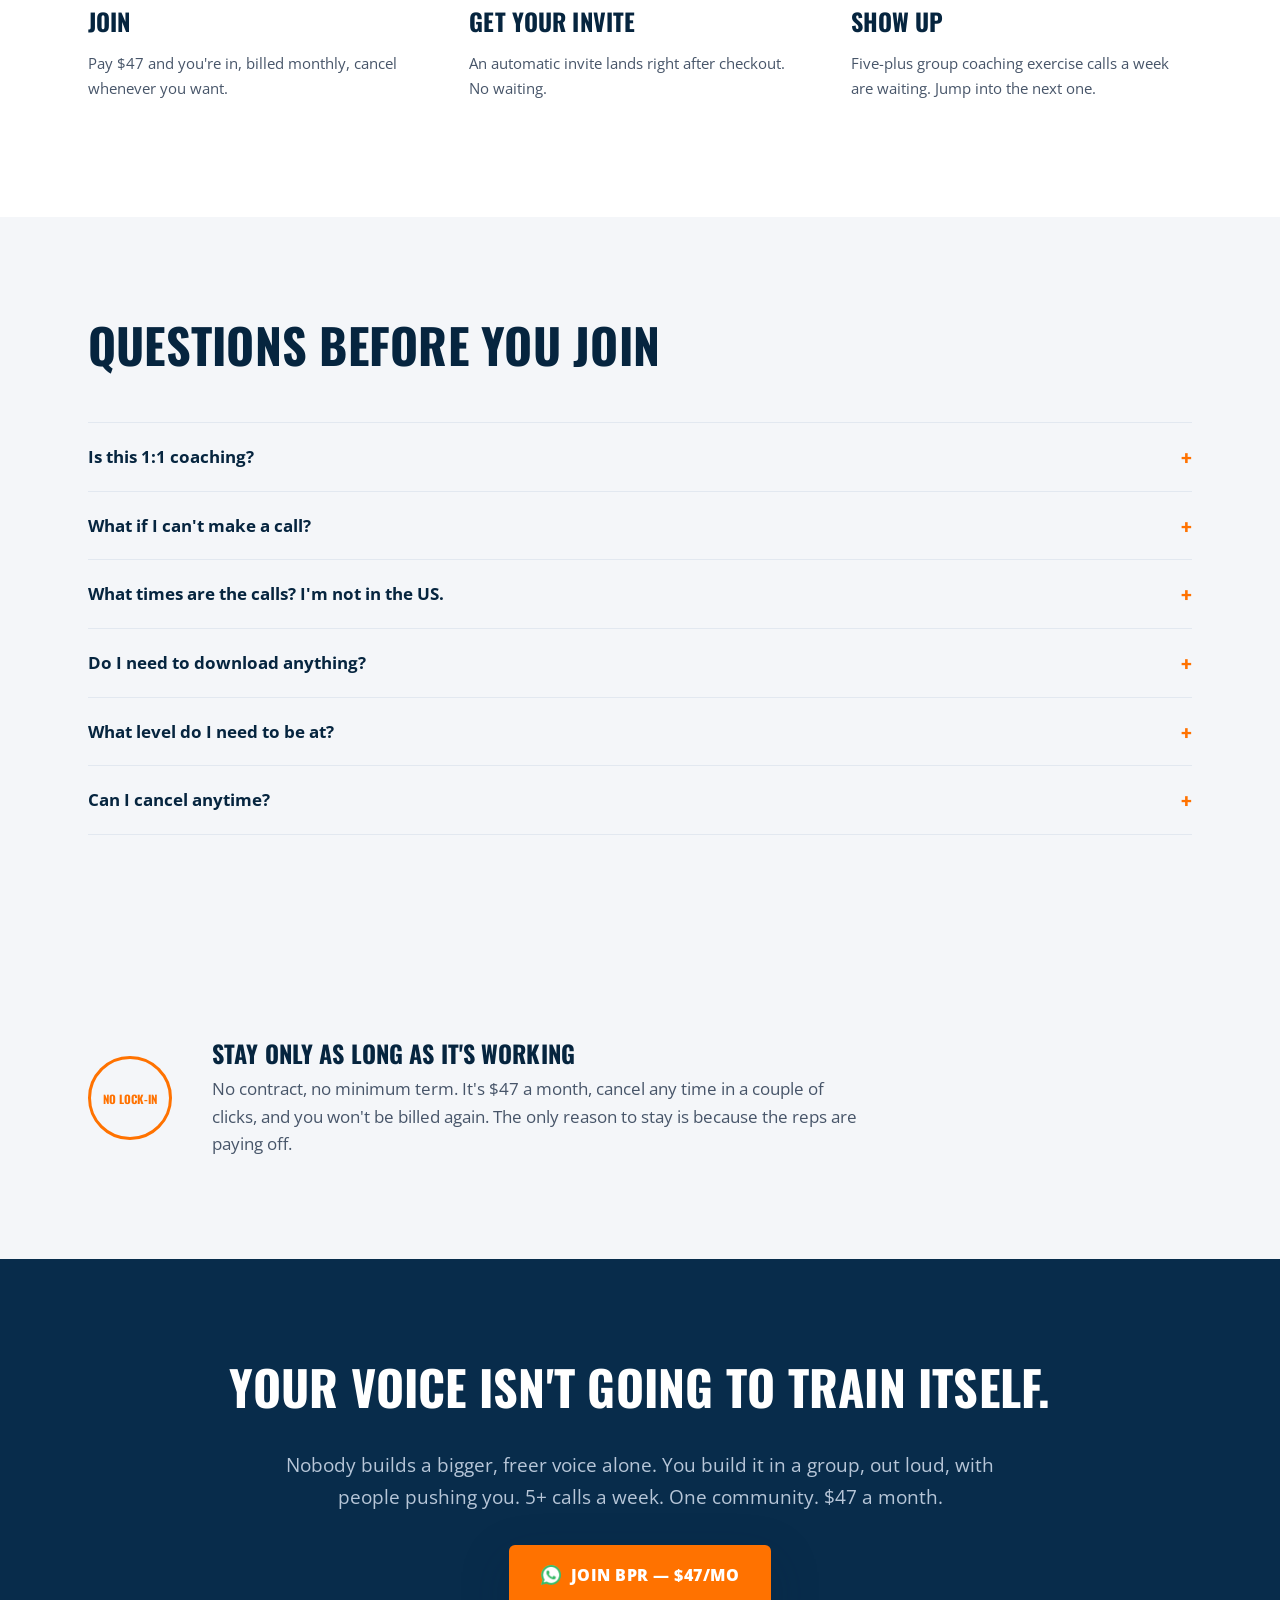
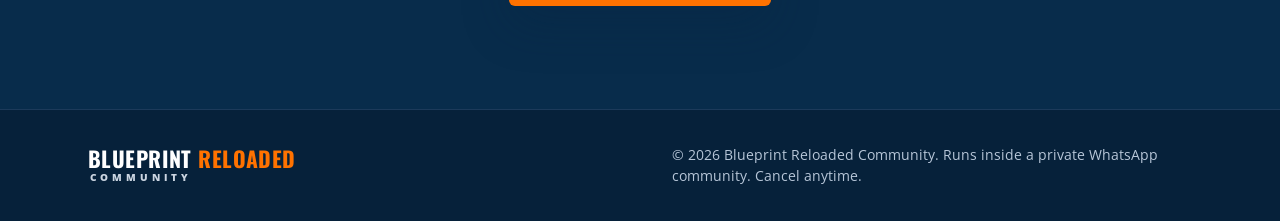
==== commit b8fbdd2f: "Add tone-first problem bullet + 'tone does the heavy lifting' benefit; add M. testimonial" ====
--- a/index.html
+++ b/index.html
@@ -154,6 +154,10 @@
     <ul class="problem-list">
       <li class="reveal">
         <span class="mark">&mdash;</span>
+        <span>It's not what you say, it's how you say it. Say the right words in a weak tone and nothing lands; say almost anything in a strong, authentic tone and it hits home with anyone.</span>
+      </li>
+      <li class="reveal">
+        <span class="mark">&mdash;</span>
         <span>Your communication is a direct reflection of what's going on internally and how well your mind works. Muddy communication is a muddy, cluttered mind leaking out.</span>
       </li>
       <li class="reveal">
@@ -367,6 +371,10 @@
         <li>
           <span class="drill-name">Get out of your head, for good</span>
           <p class="drill-desc">These methods are the best way to get out of your head, and as long as you stay consistent, to actually stay out of it, so you can be present and act instead of overthinking.</p>
+        </li>
+        <li>
+          <span class="drill-name">Your tone does the heavy lifting</span>
+          <p class="drill-desc">You train a strong, authentic delivery, so your words land with anyone. How you say it carries far more than what you say, and that is what you drill every week.</p>
         </li>
         <li>
           <span class="drill-name">24/7 support in your pocket</span>
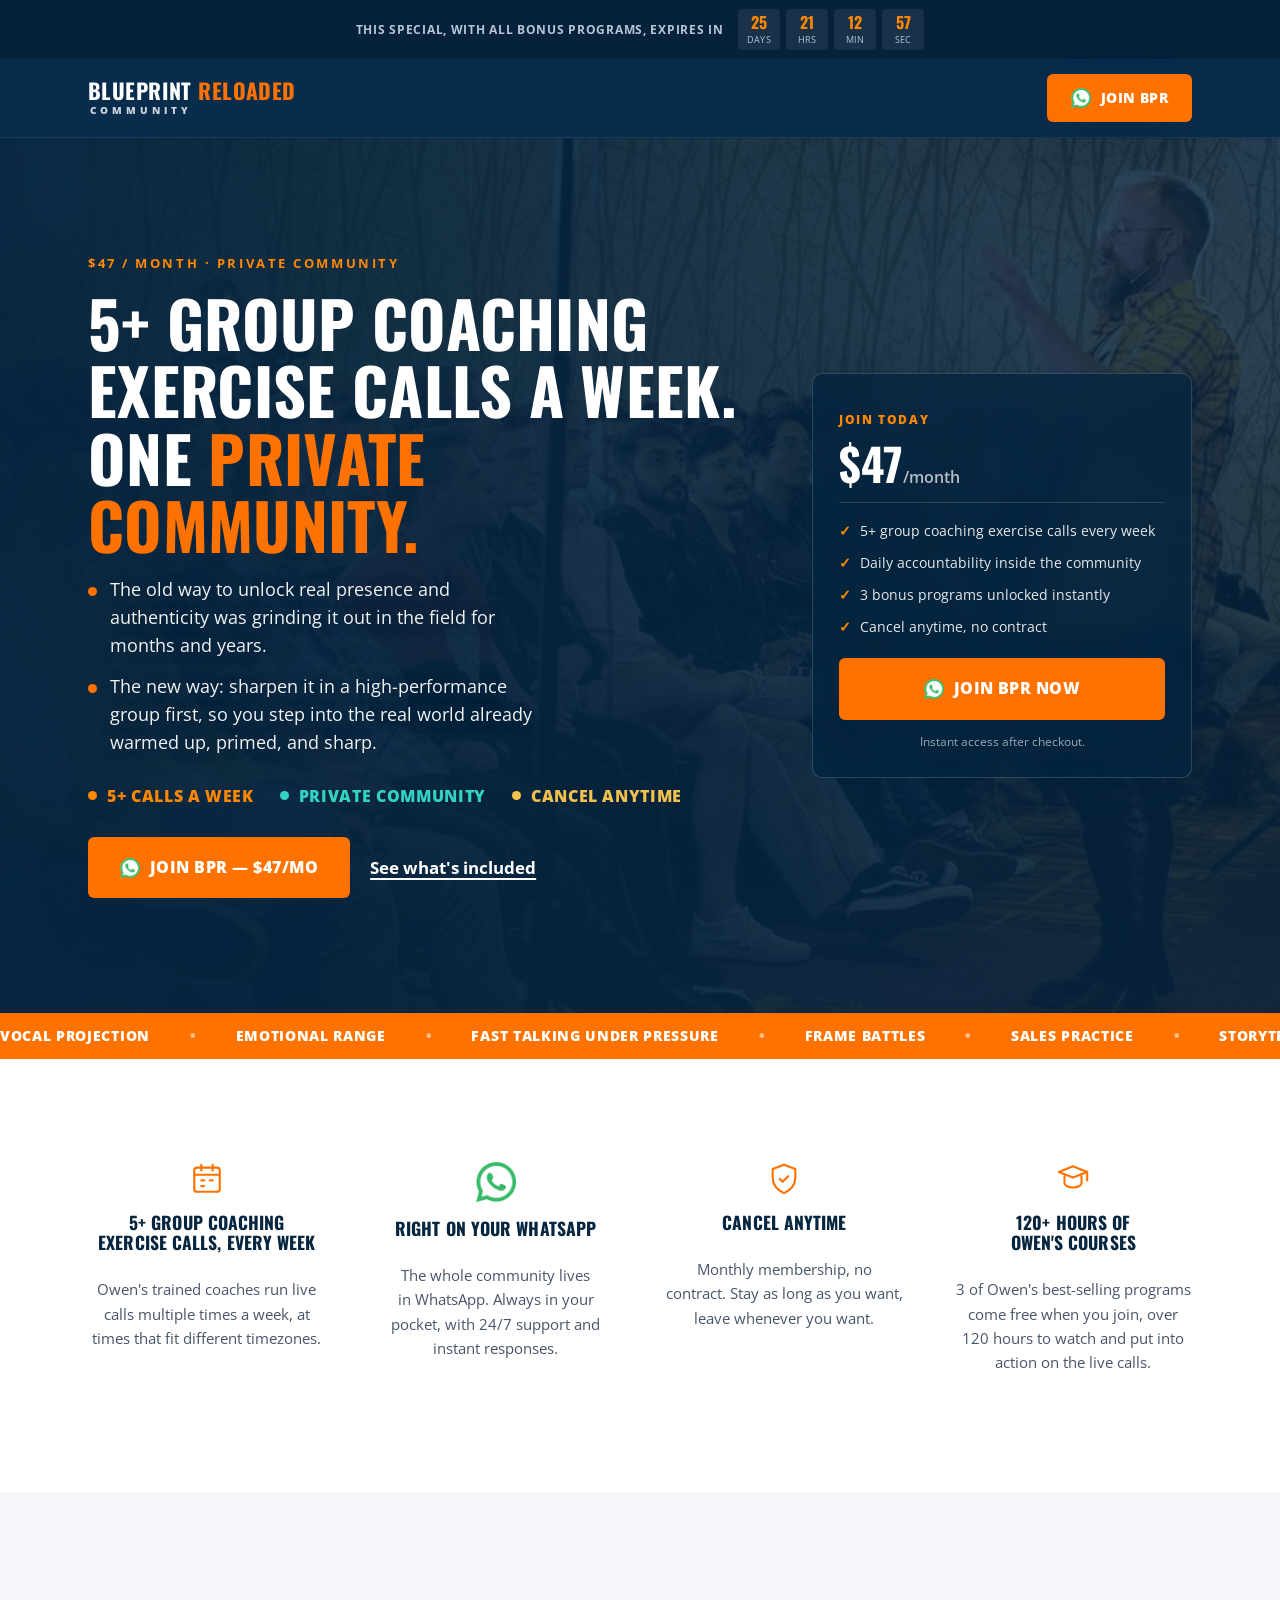
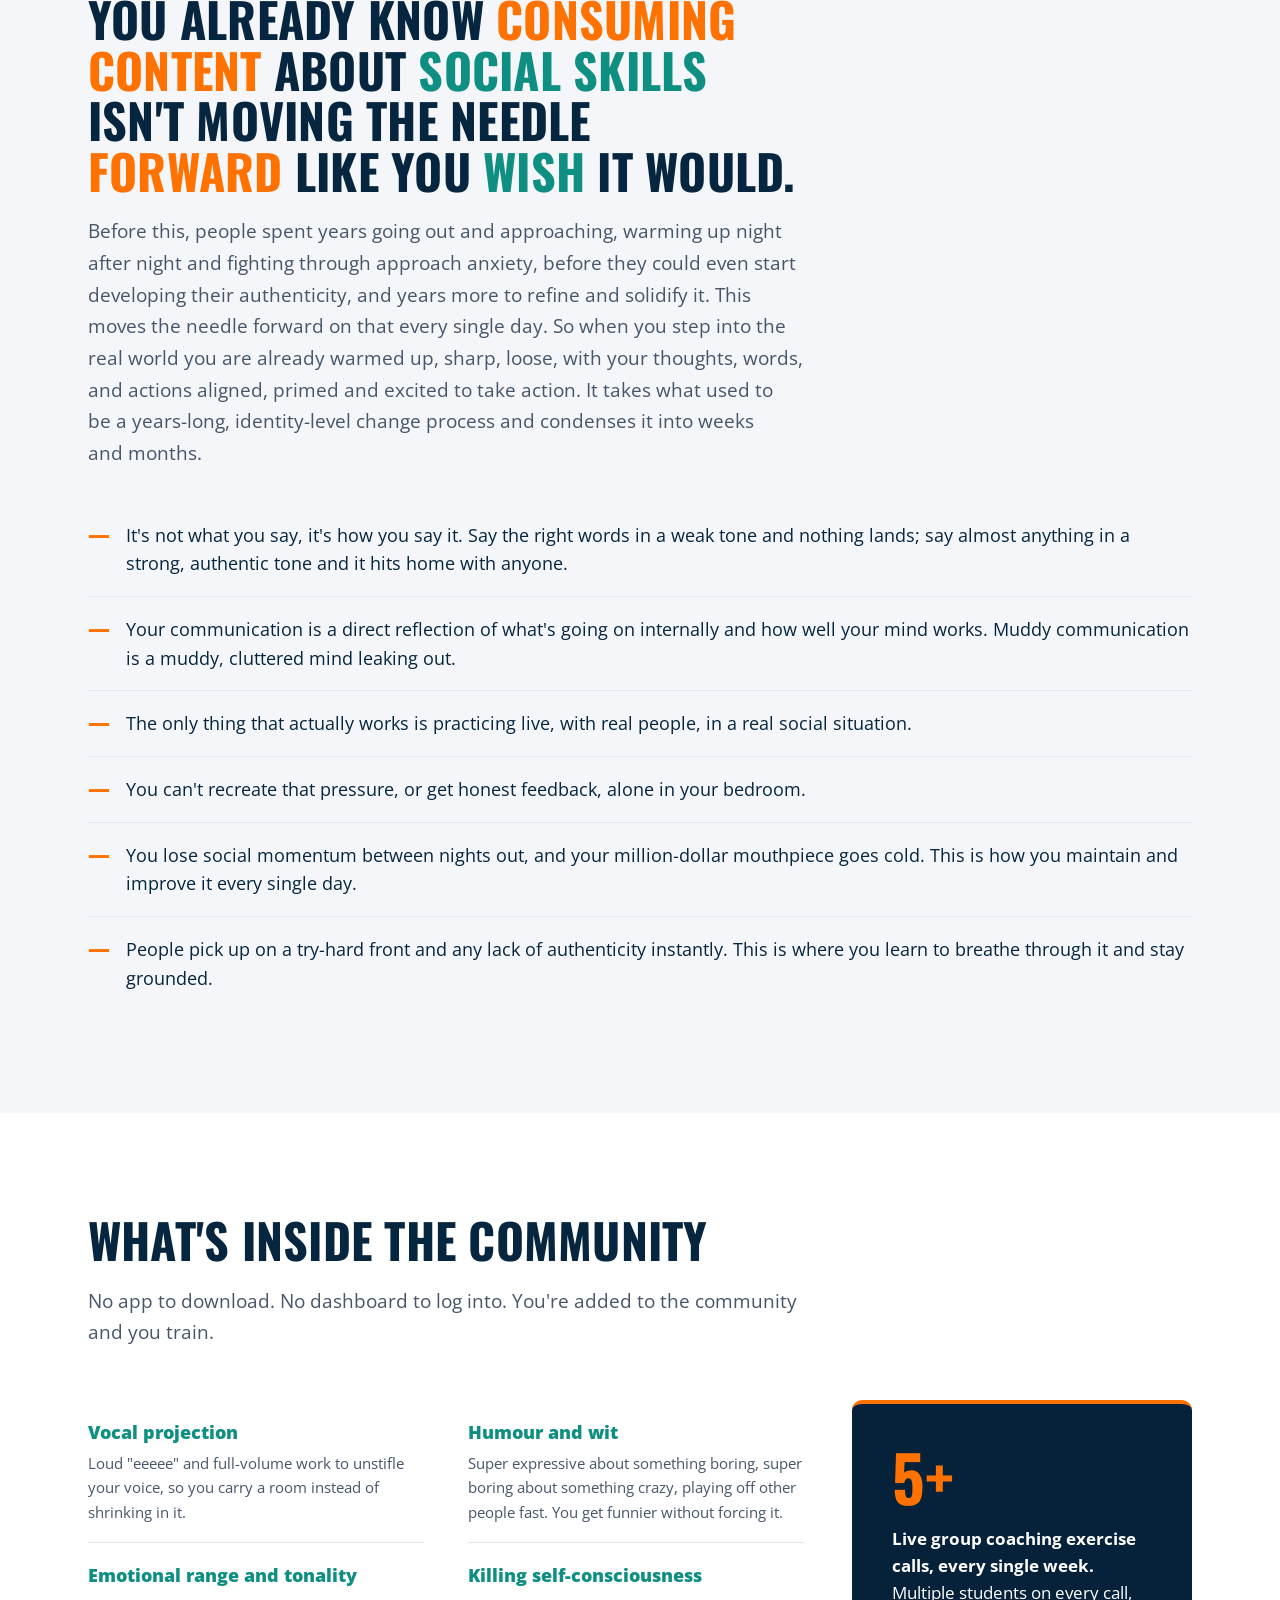
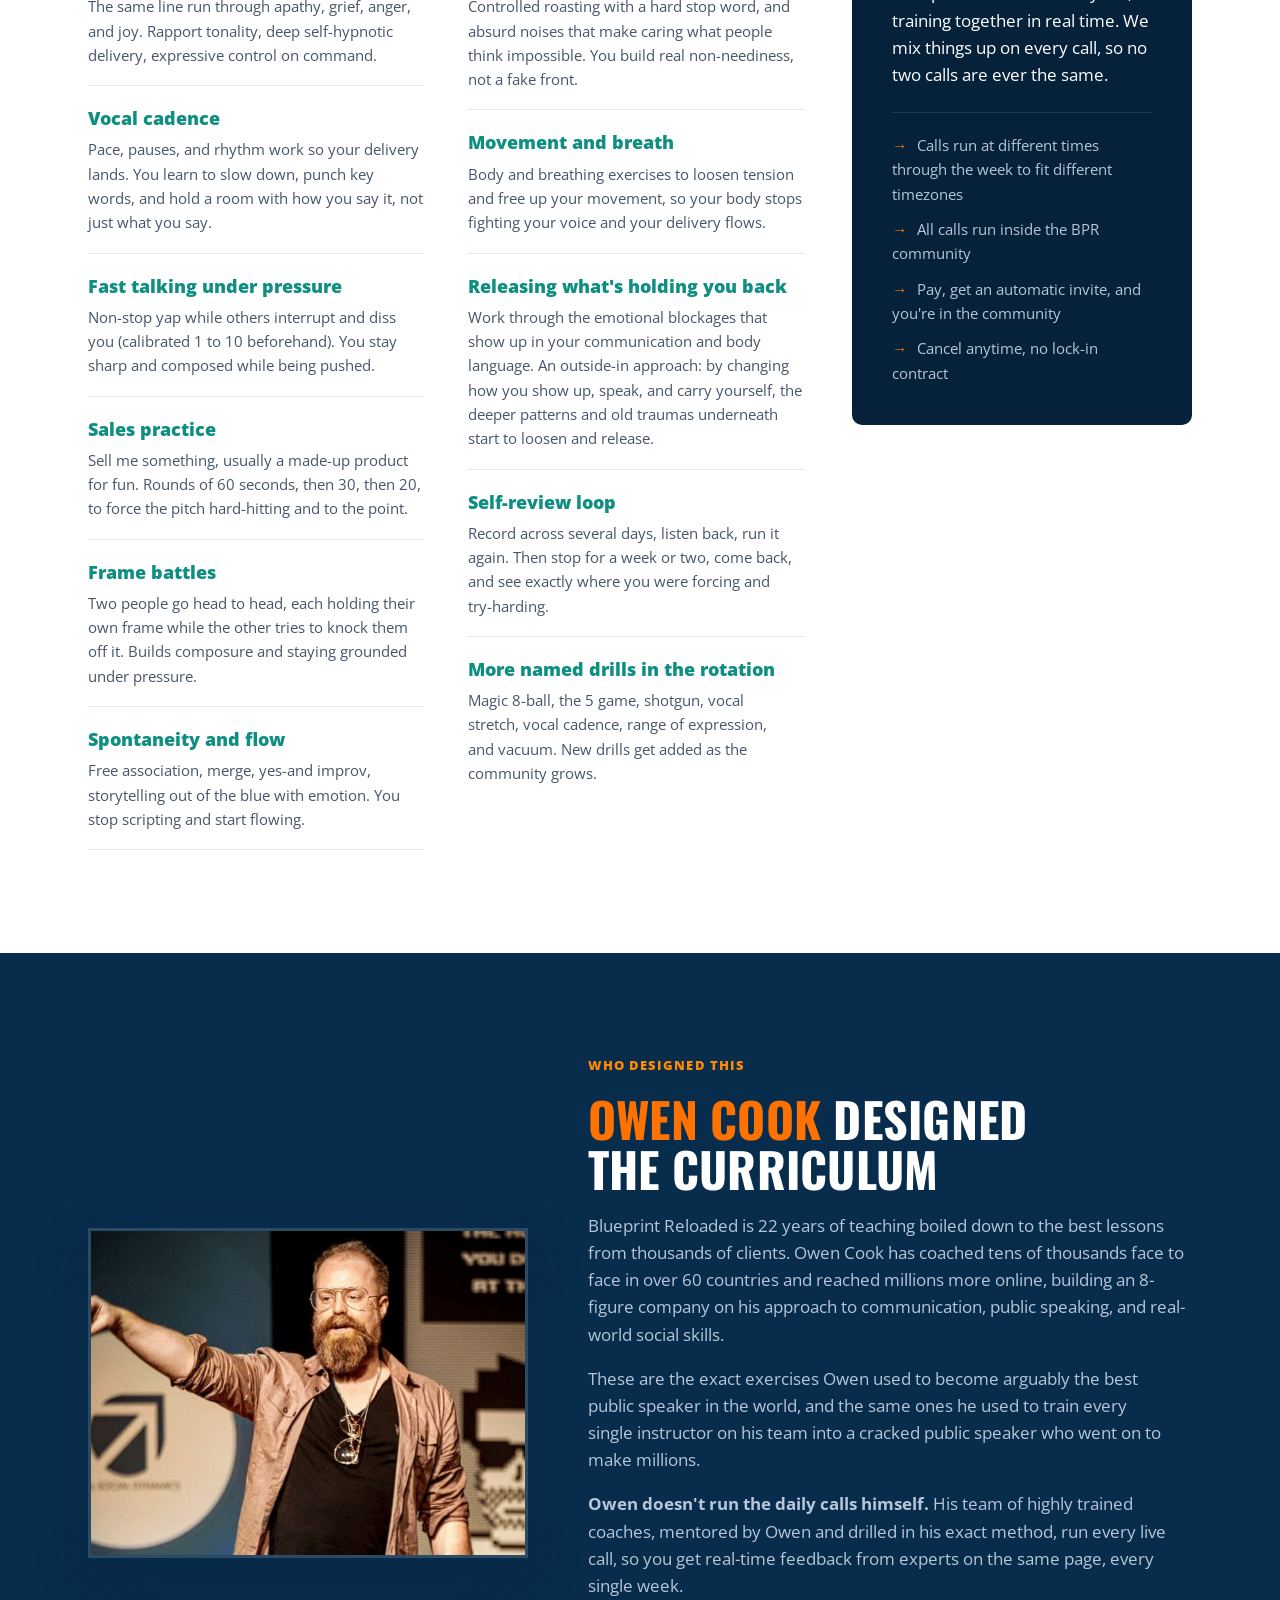
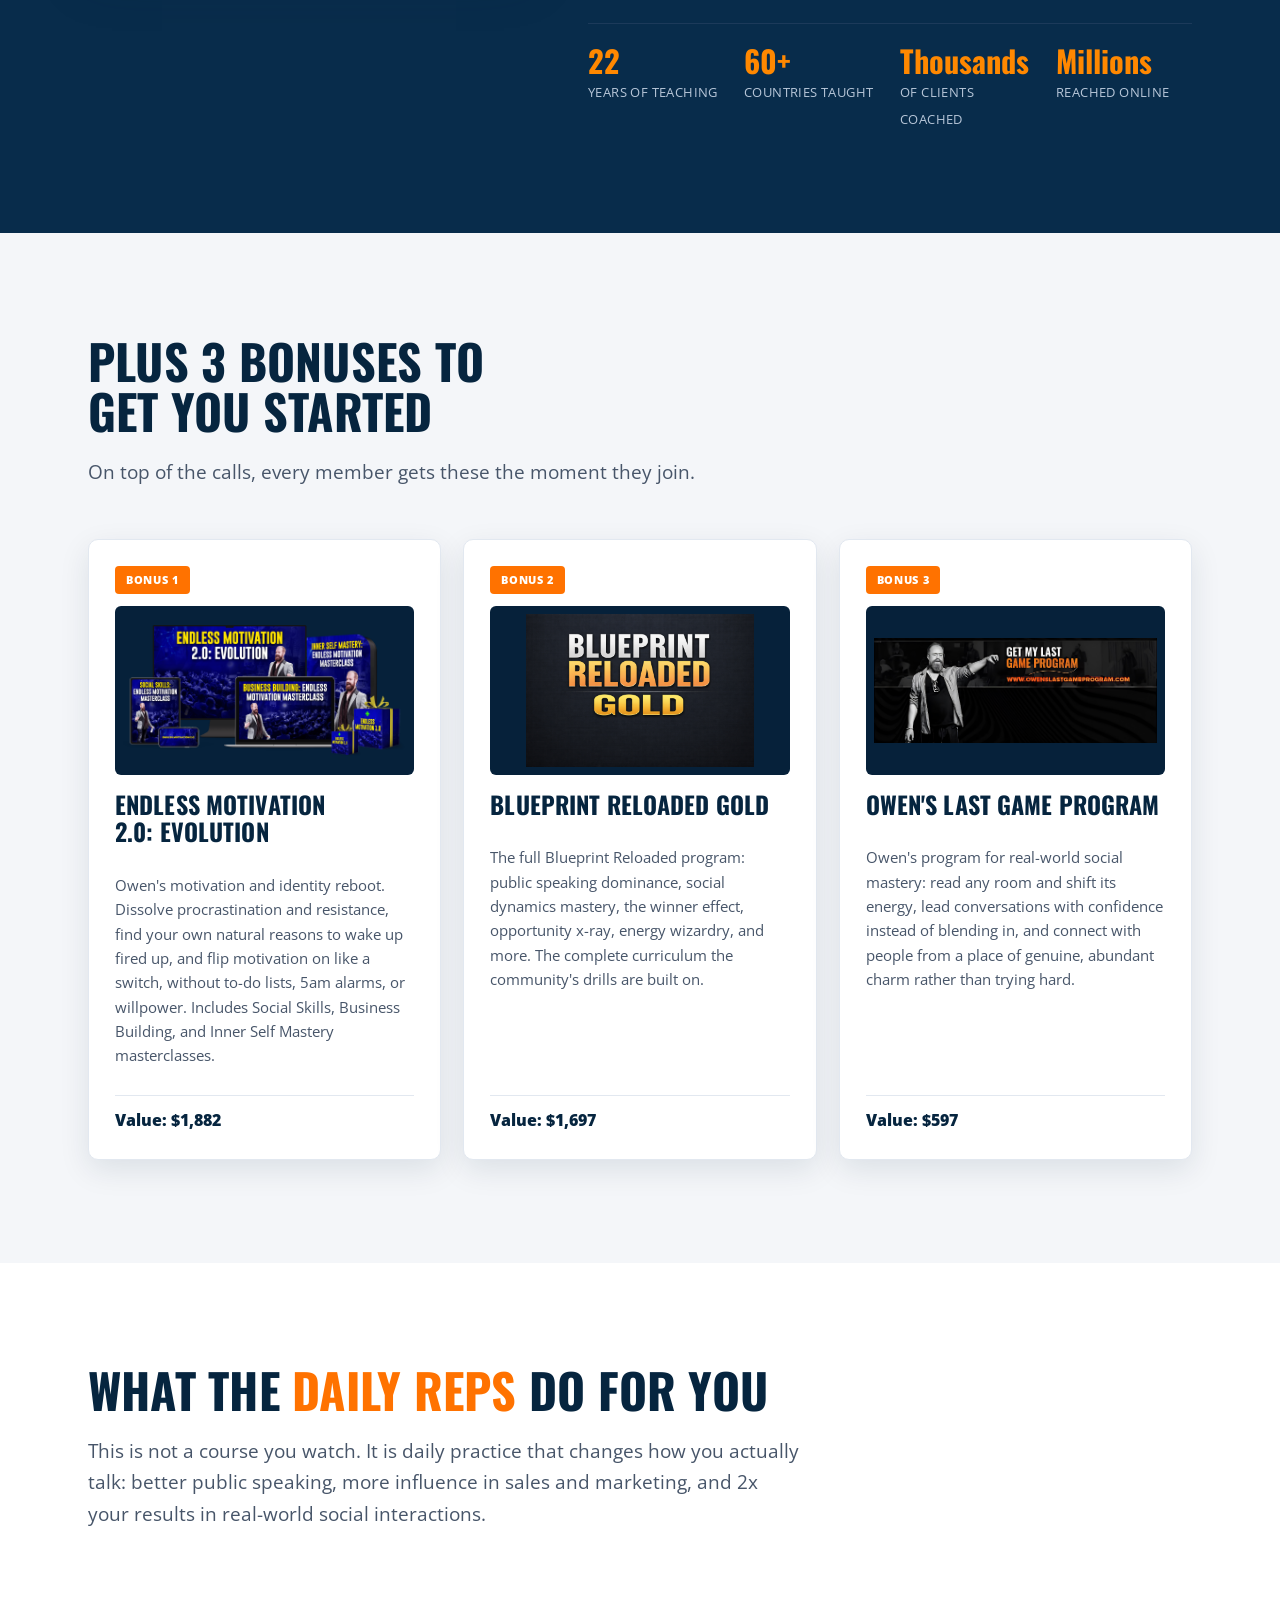
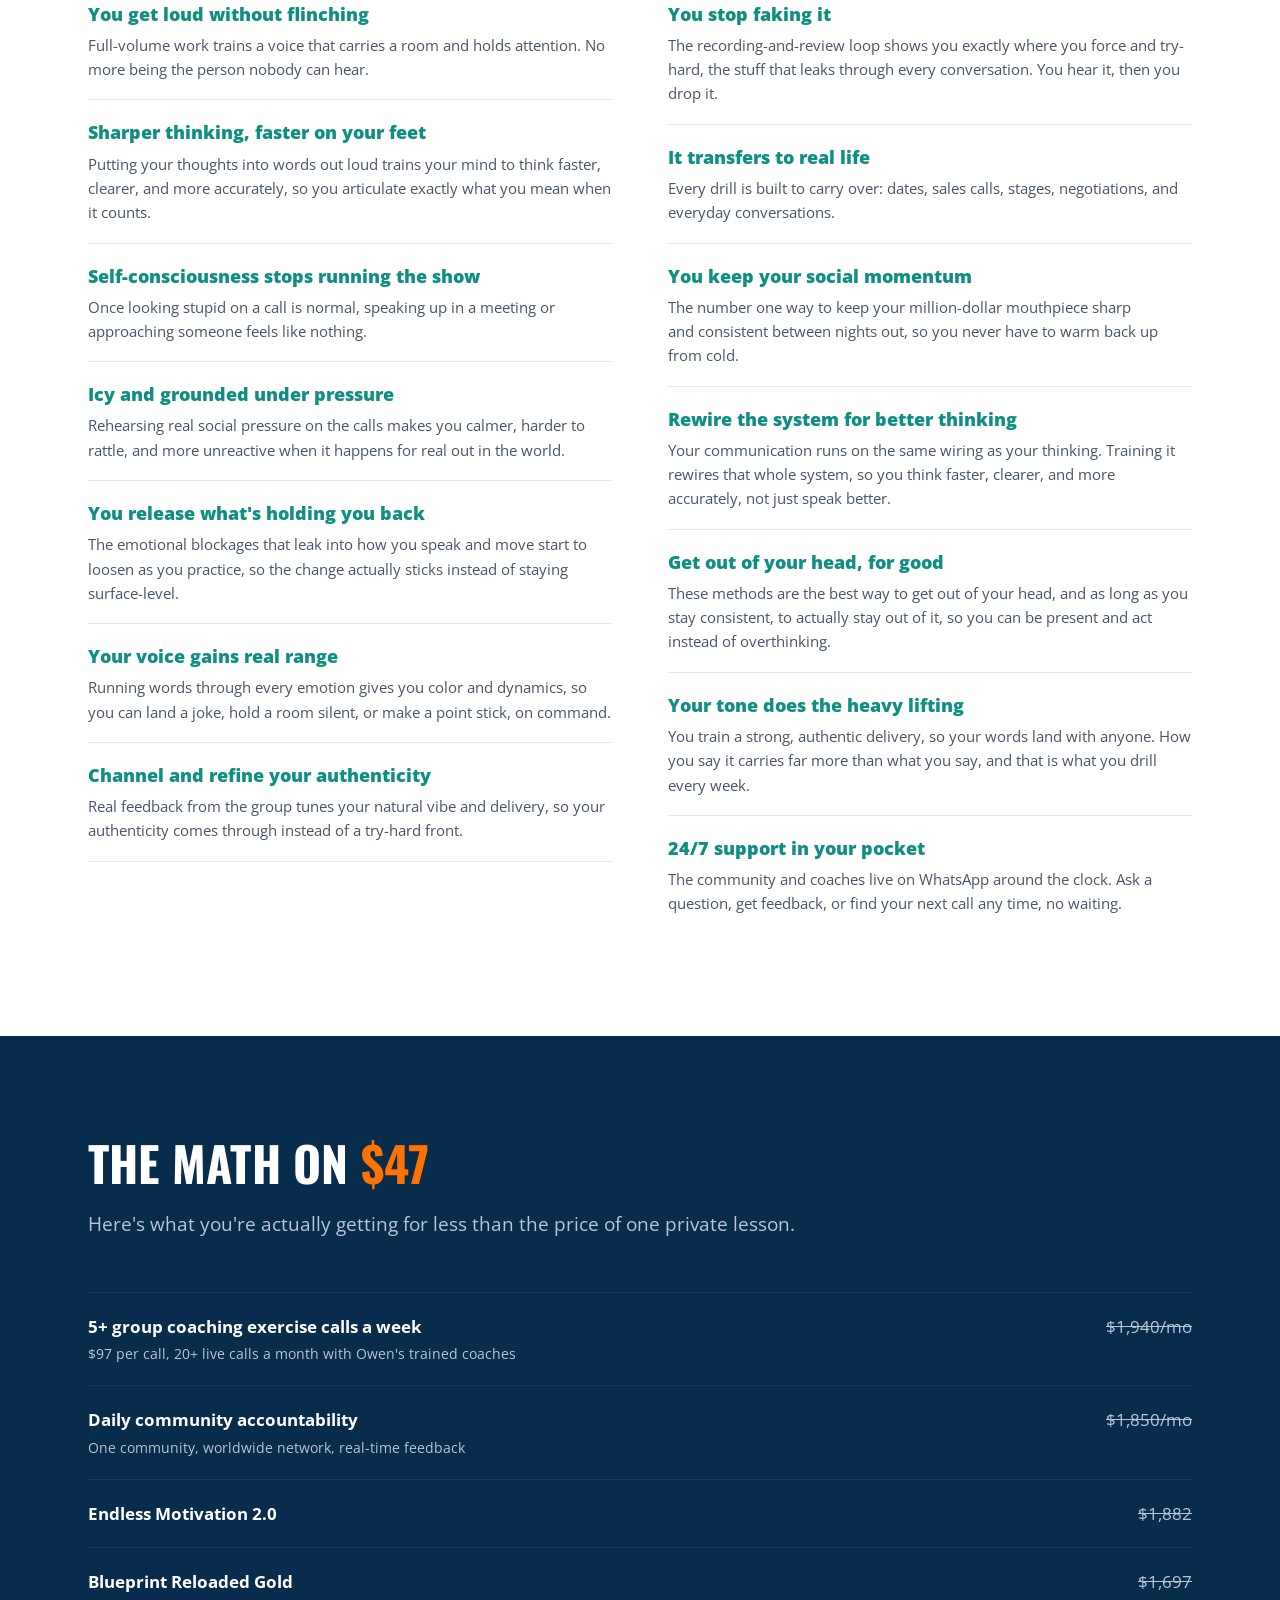
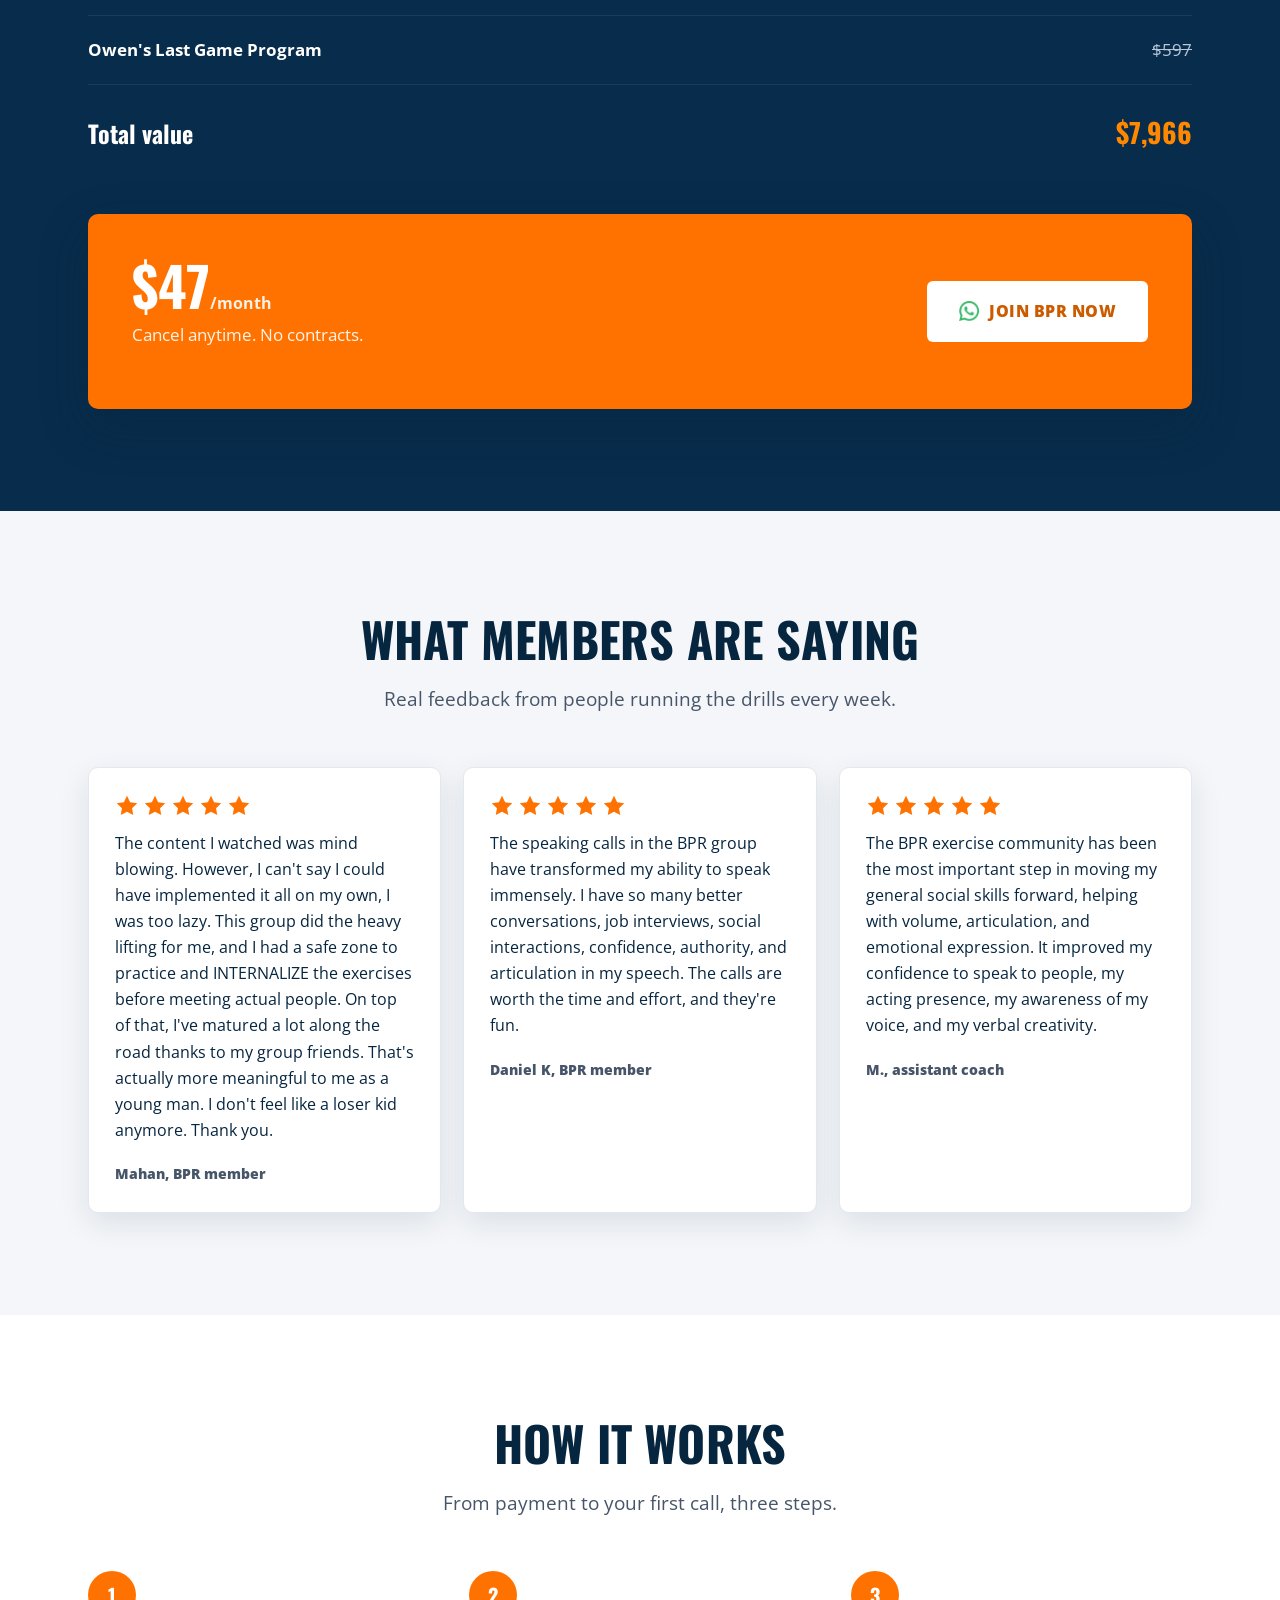
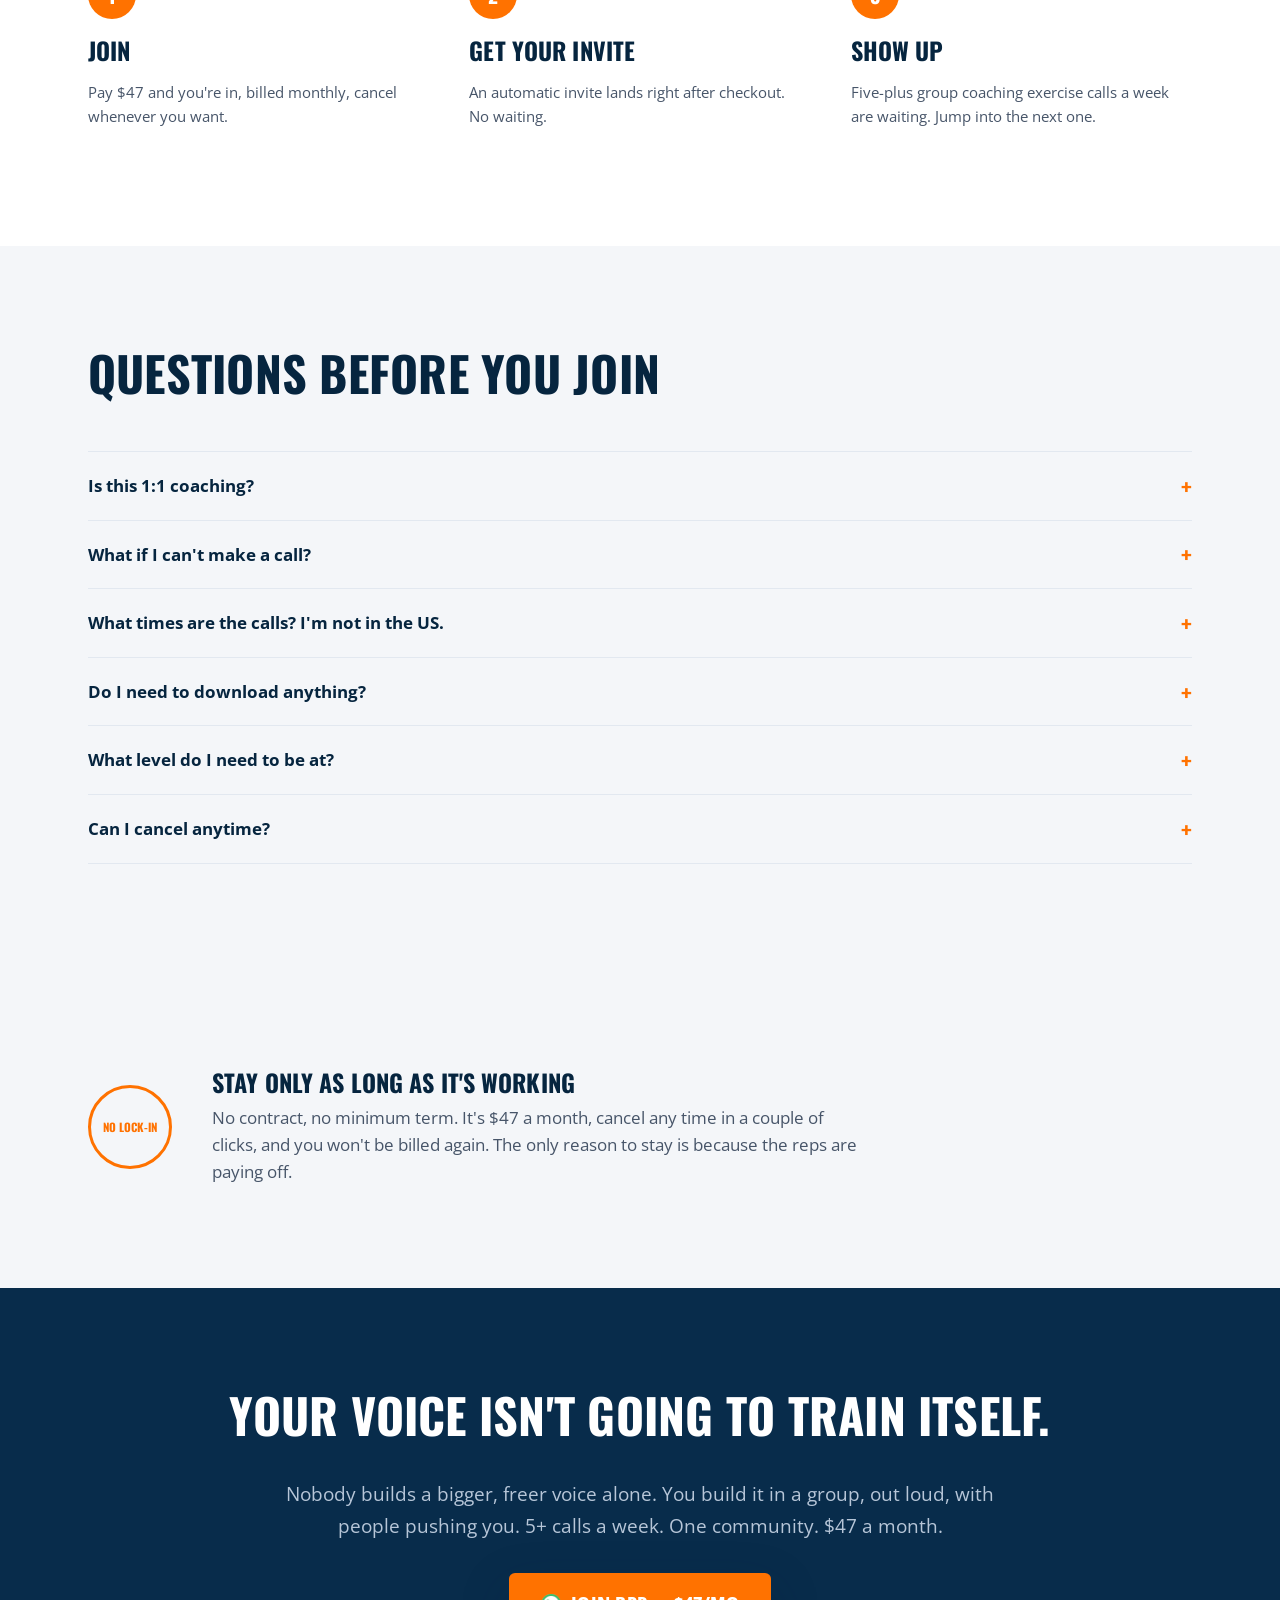
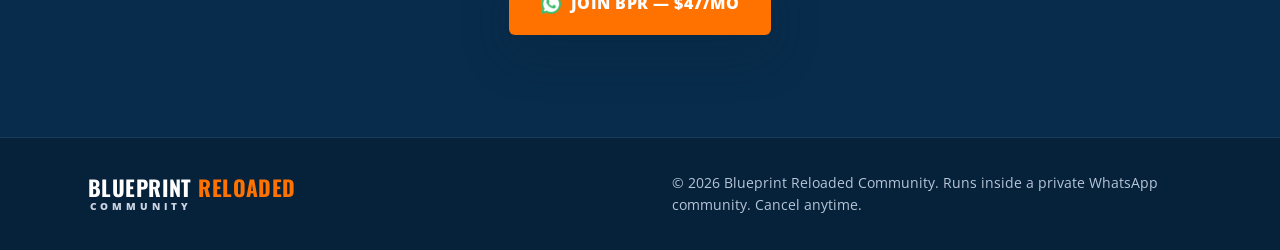
==== commit 9123a3ab: "Add 'this is how you maintain and improve it every single day' to social momentum bullet" ====
--- a/index.html
+++ b/index.html
@@ -170,7 +170,7 @@
       </li>
       <li class="reveal">
         <span class="mark">&mdash;</span>
-        <span>You lose social momentum between nights out, and your million-dollar mouthpiece goes cold.</span>
+        <span>You lose social momentum between nights out, and your million-dollar mouthpiece goes cold. This is how you maintain and improve it every single day.</span>
       </li>
       <li class="reveal">
         <span class="mark">&mdash;</span>
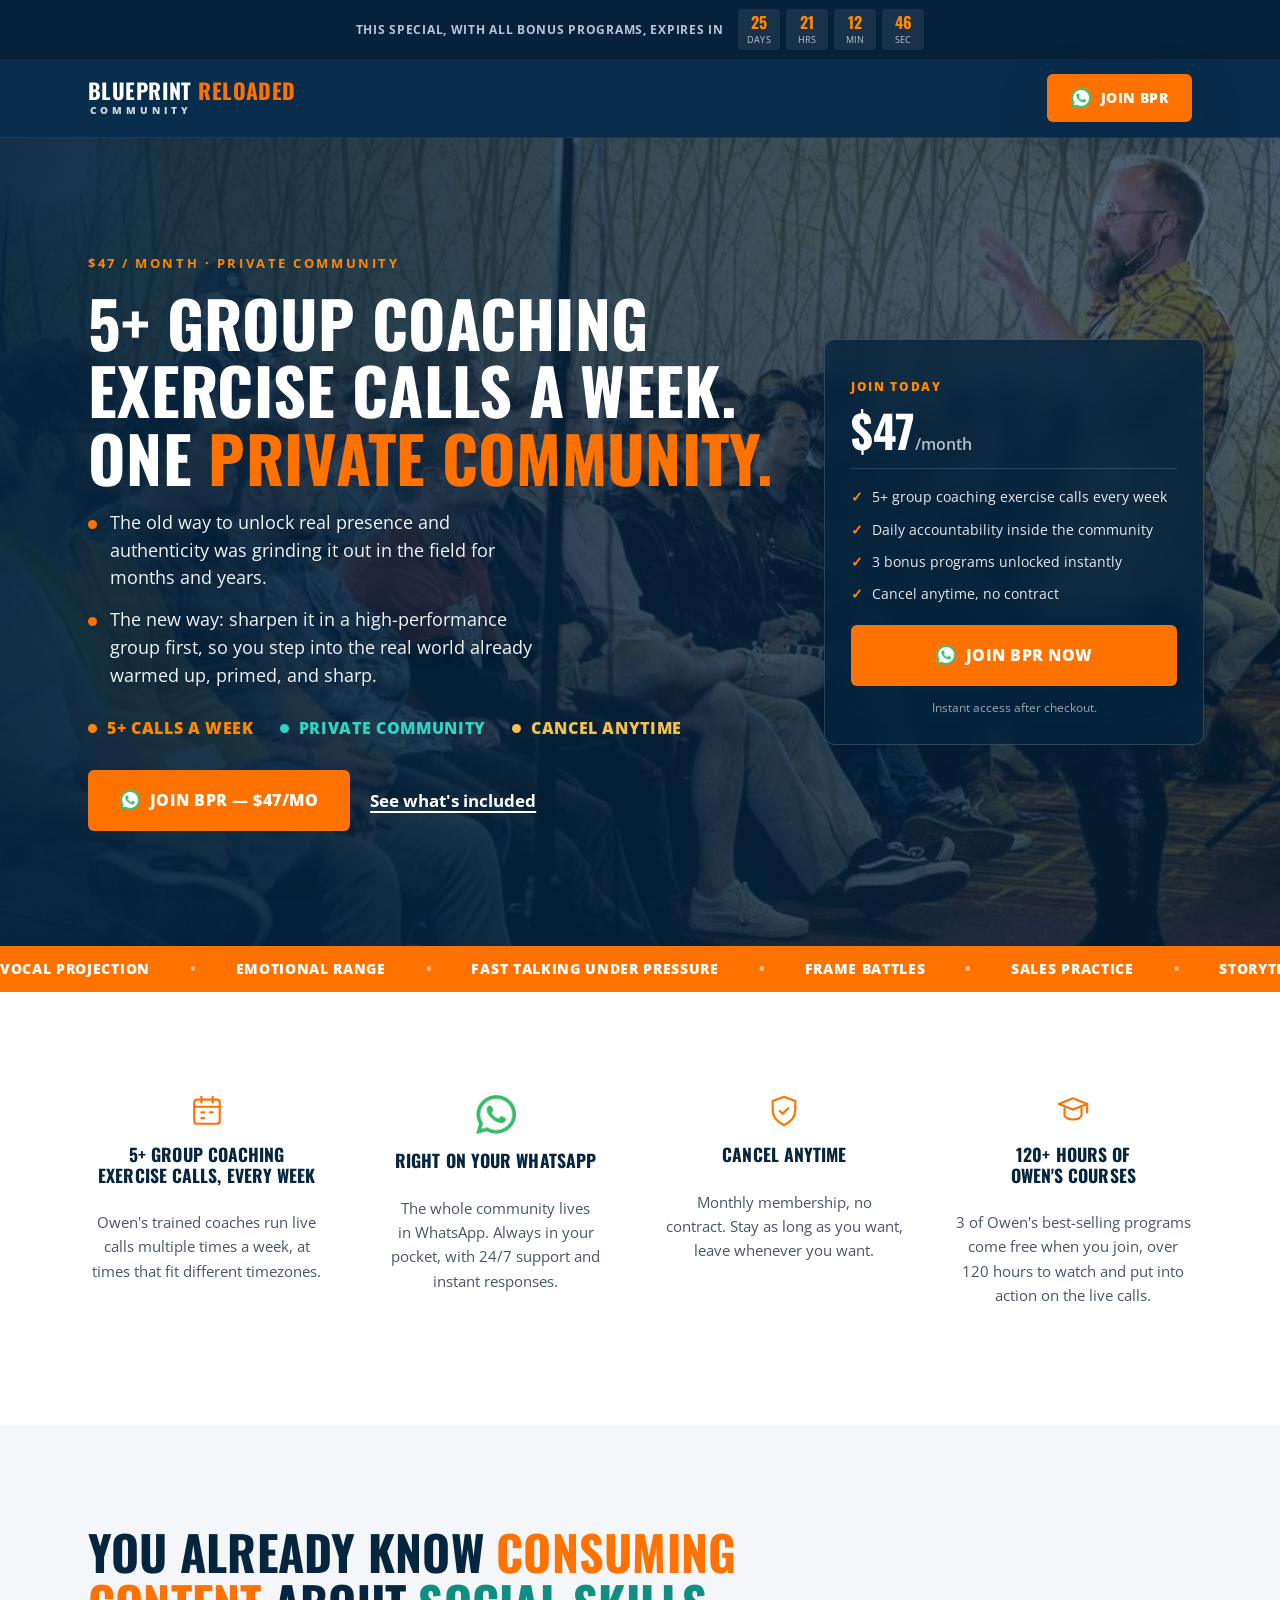
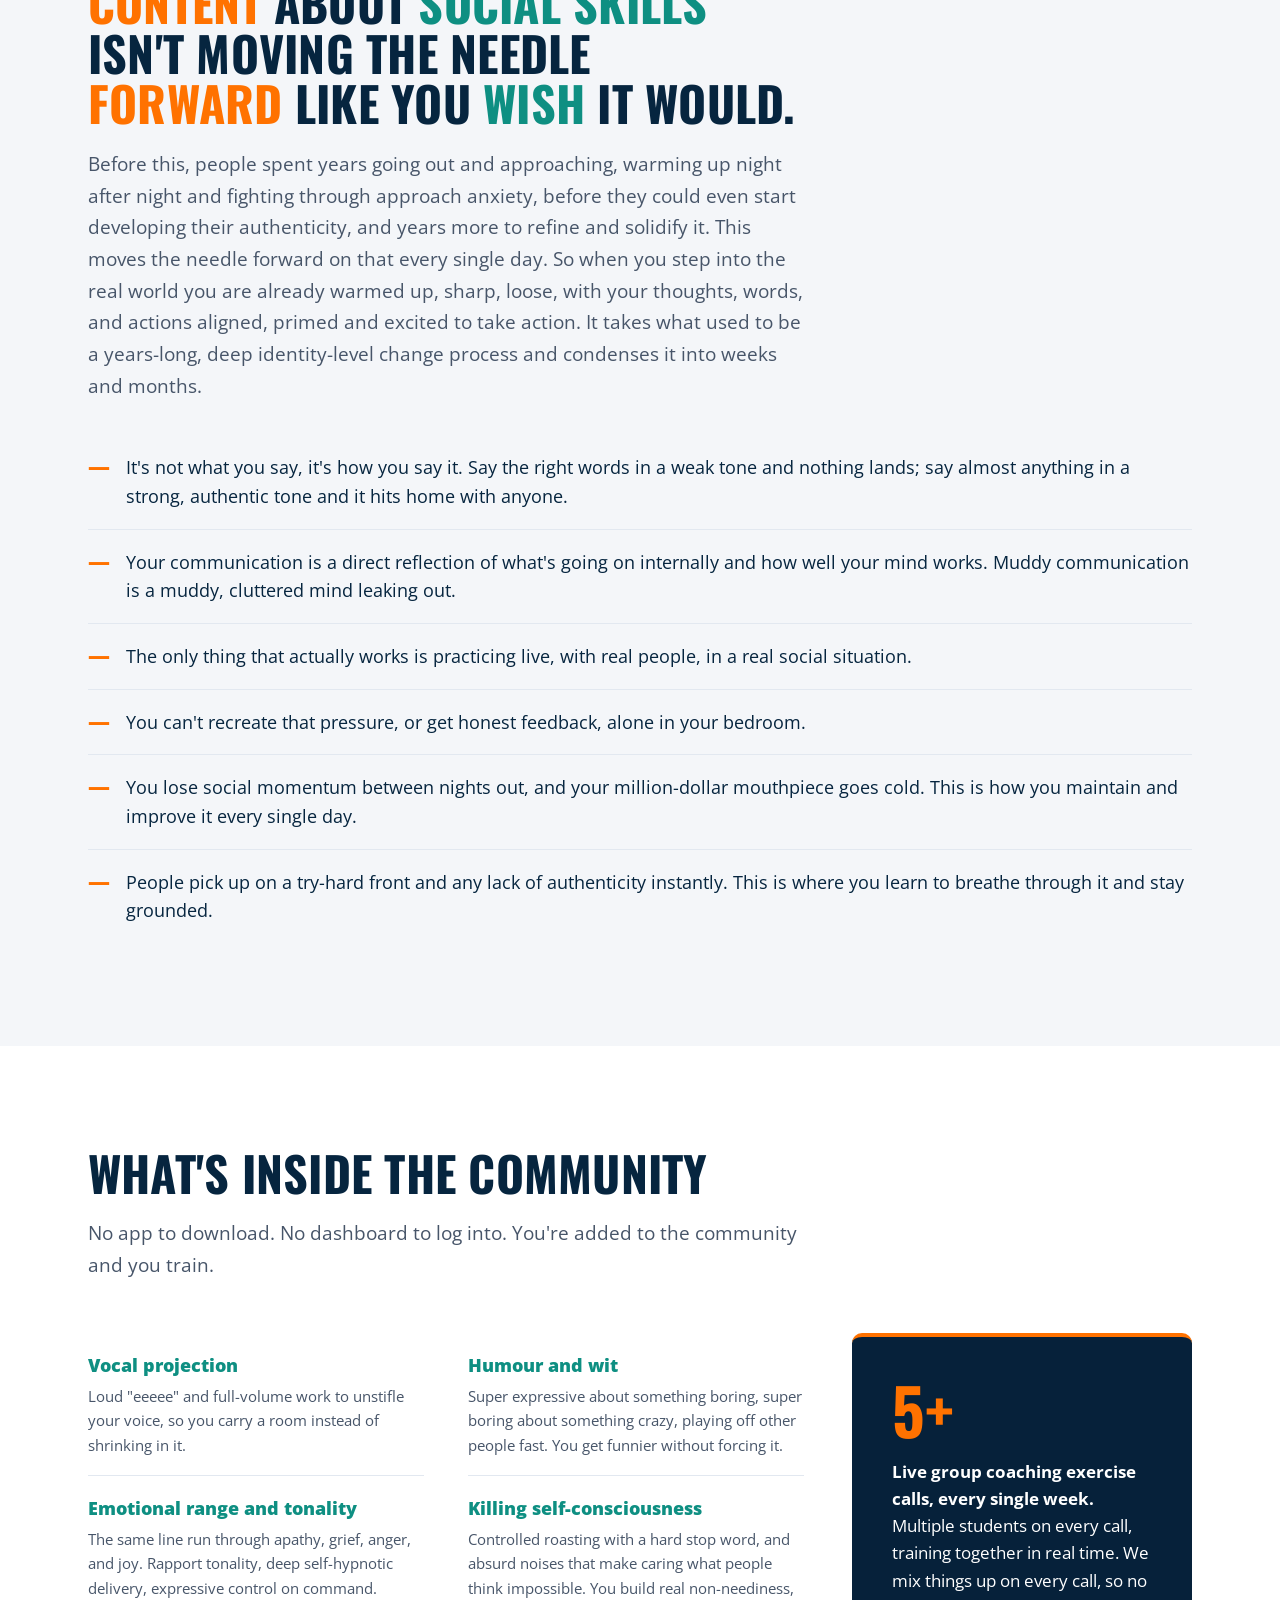
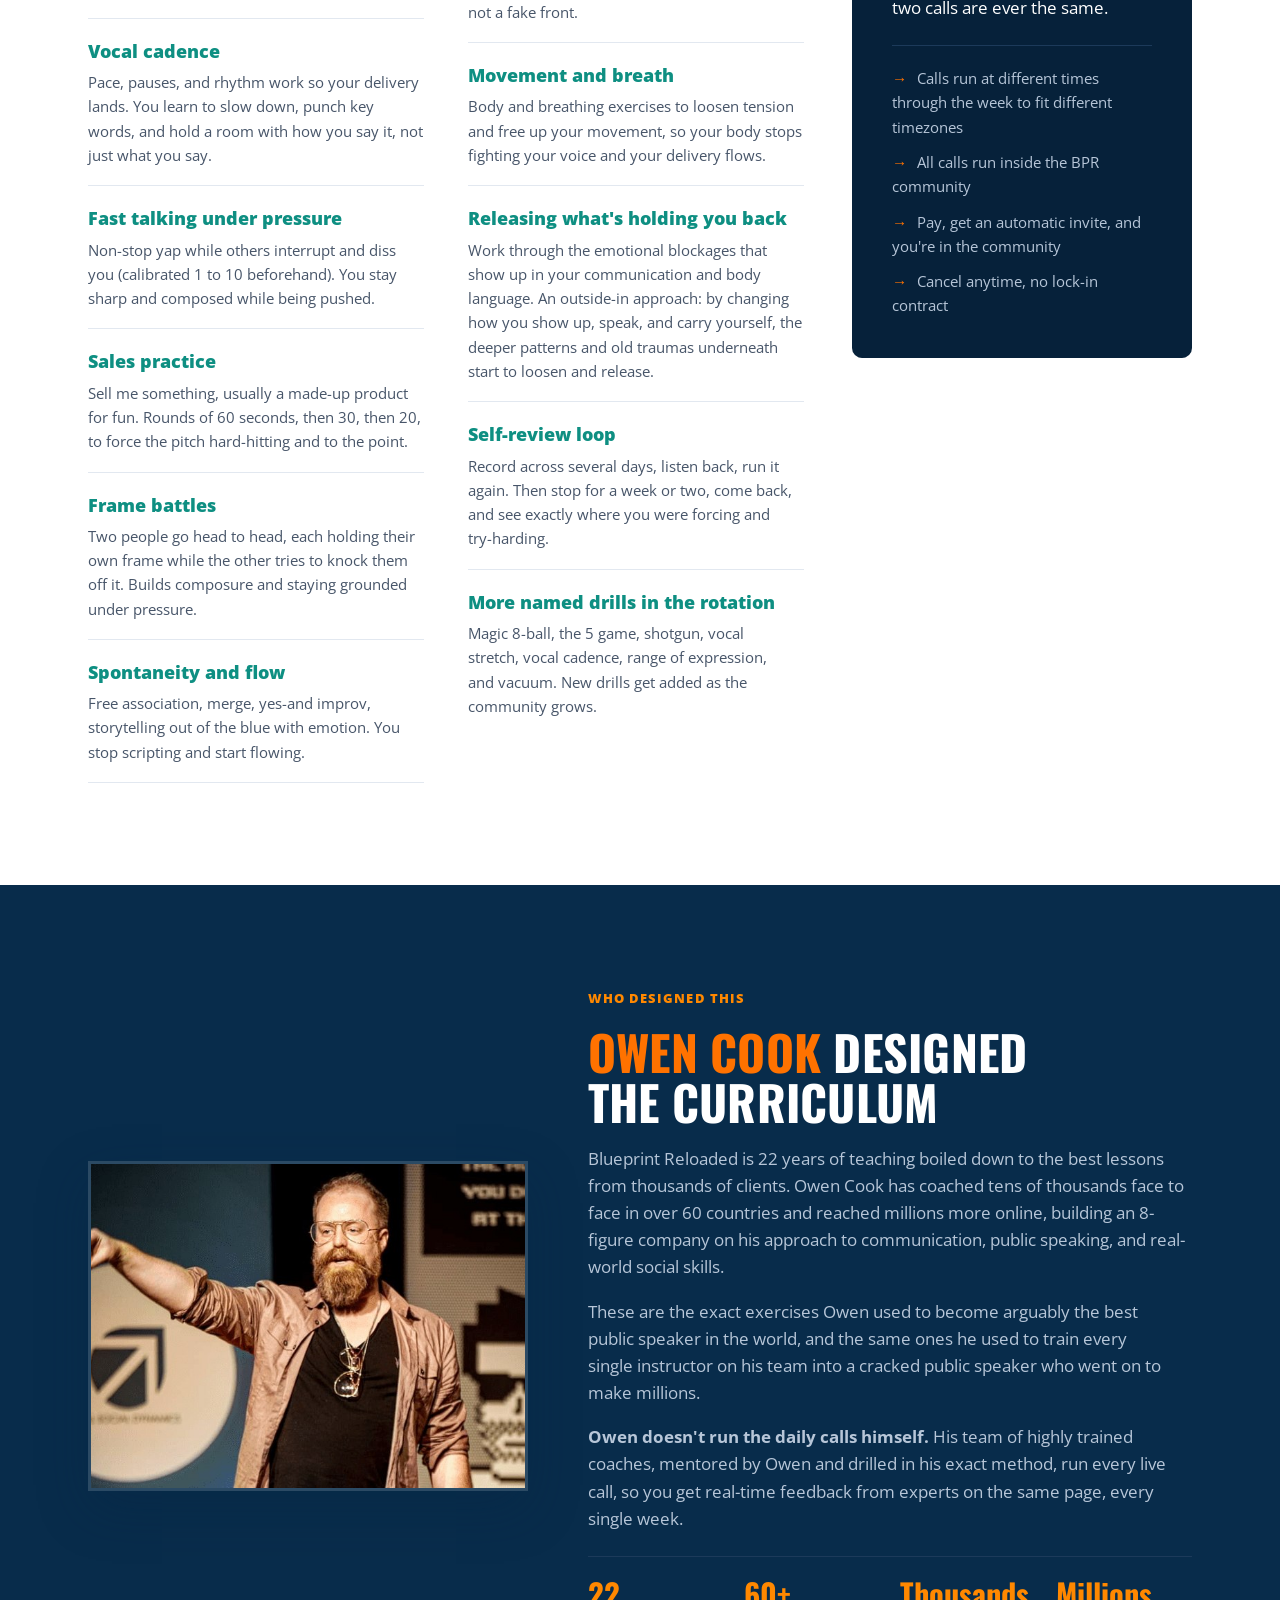
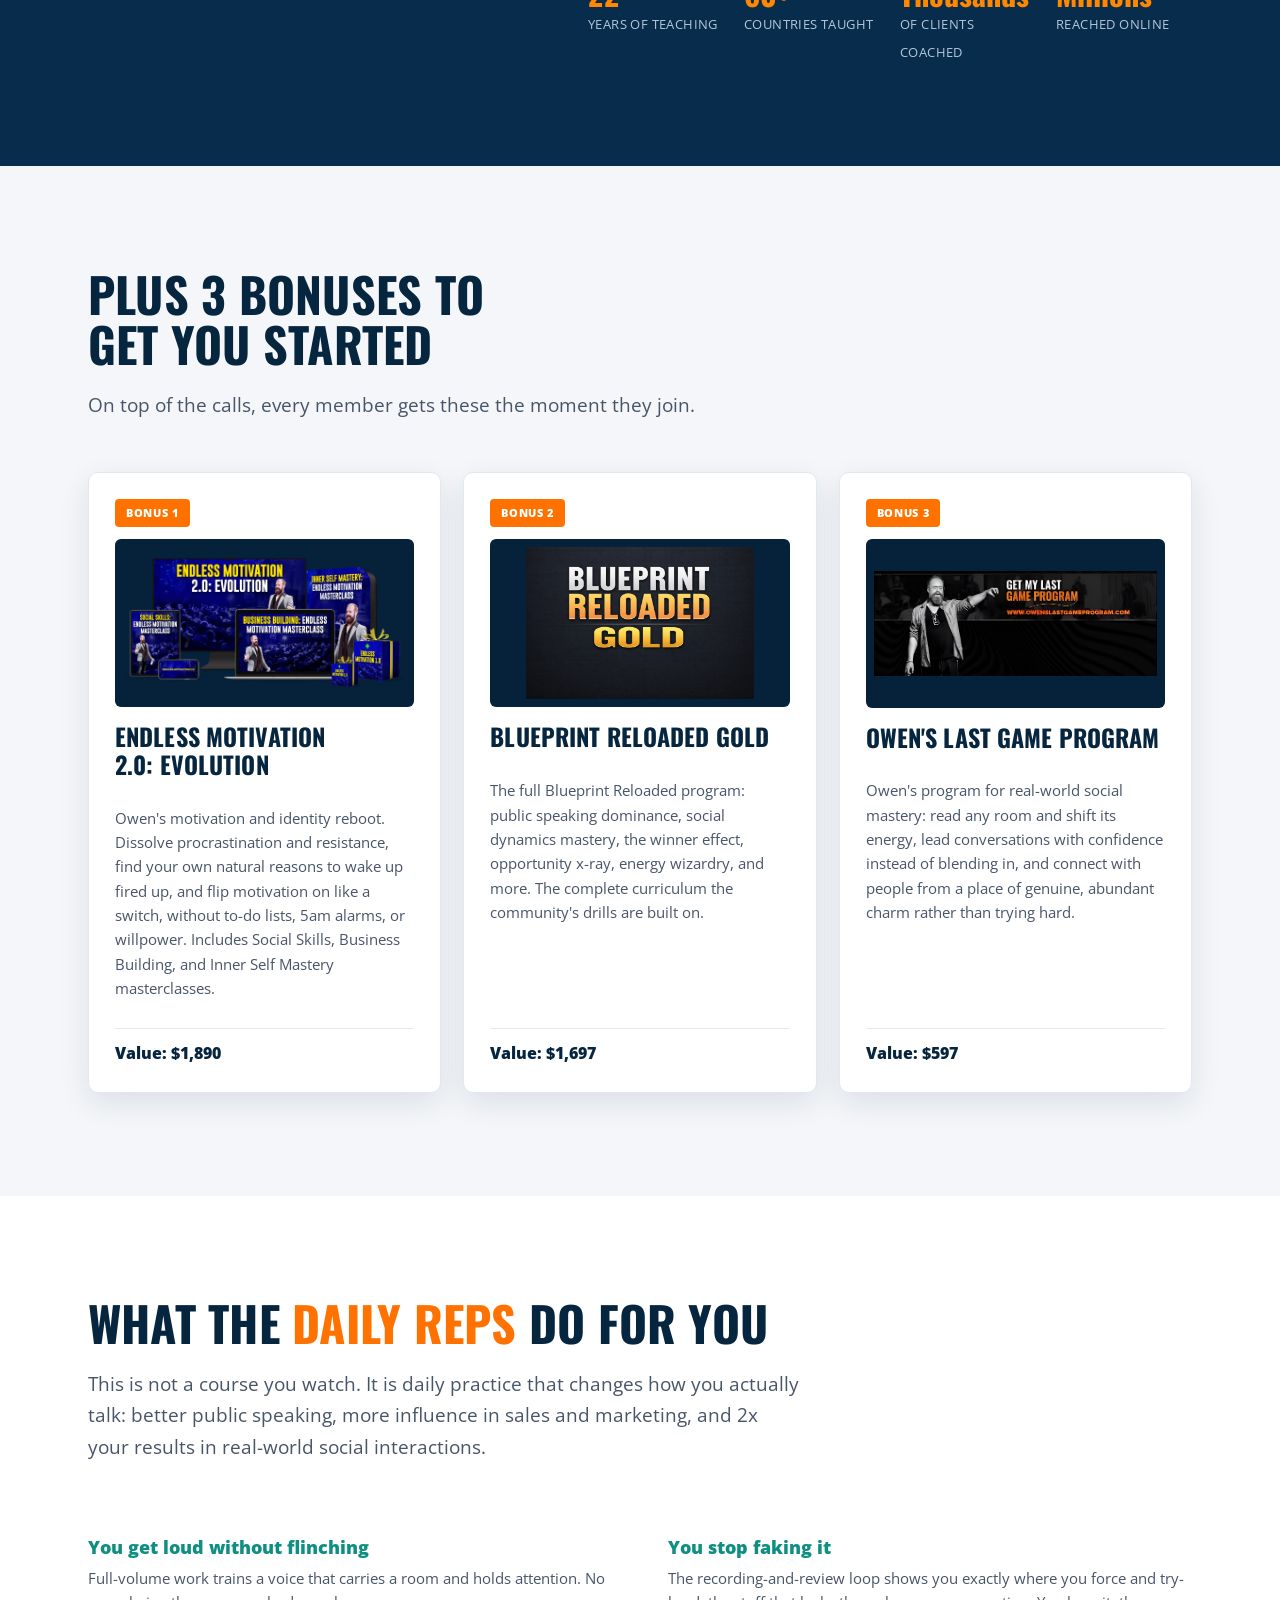
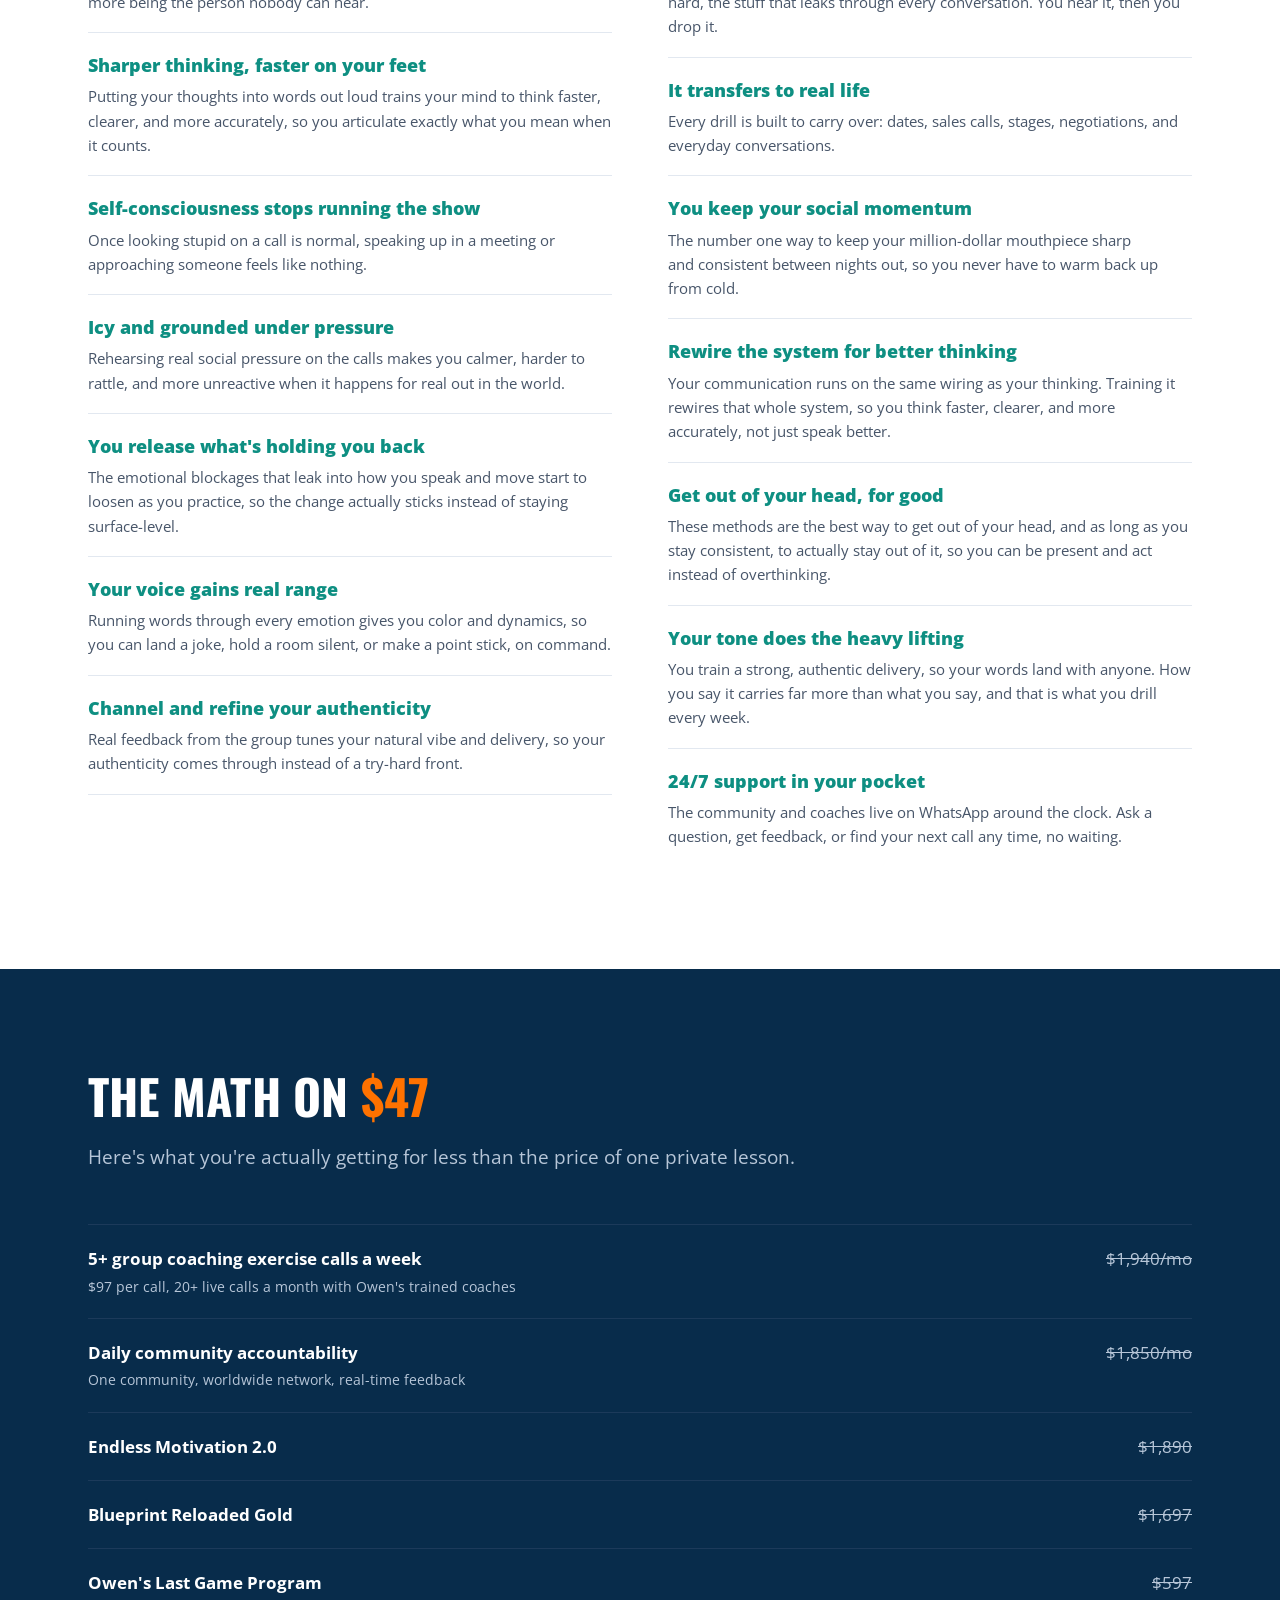
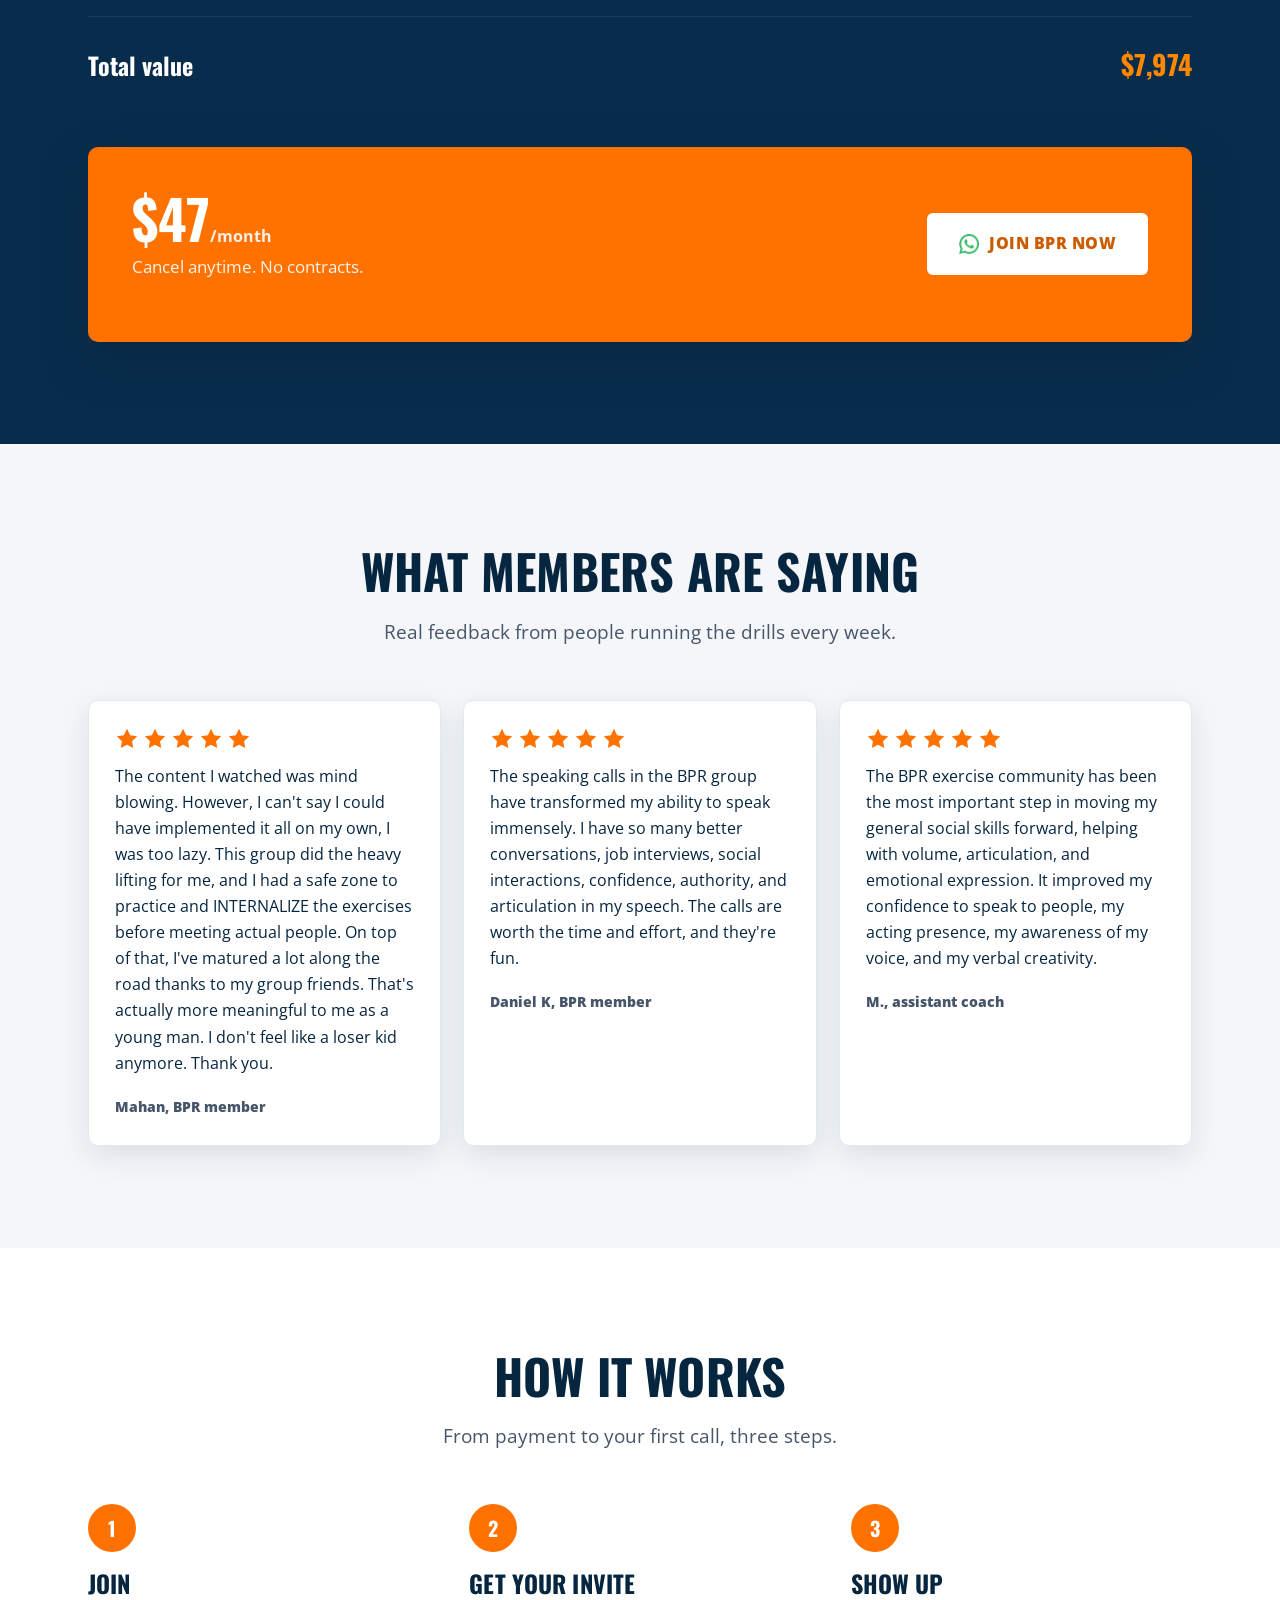
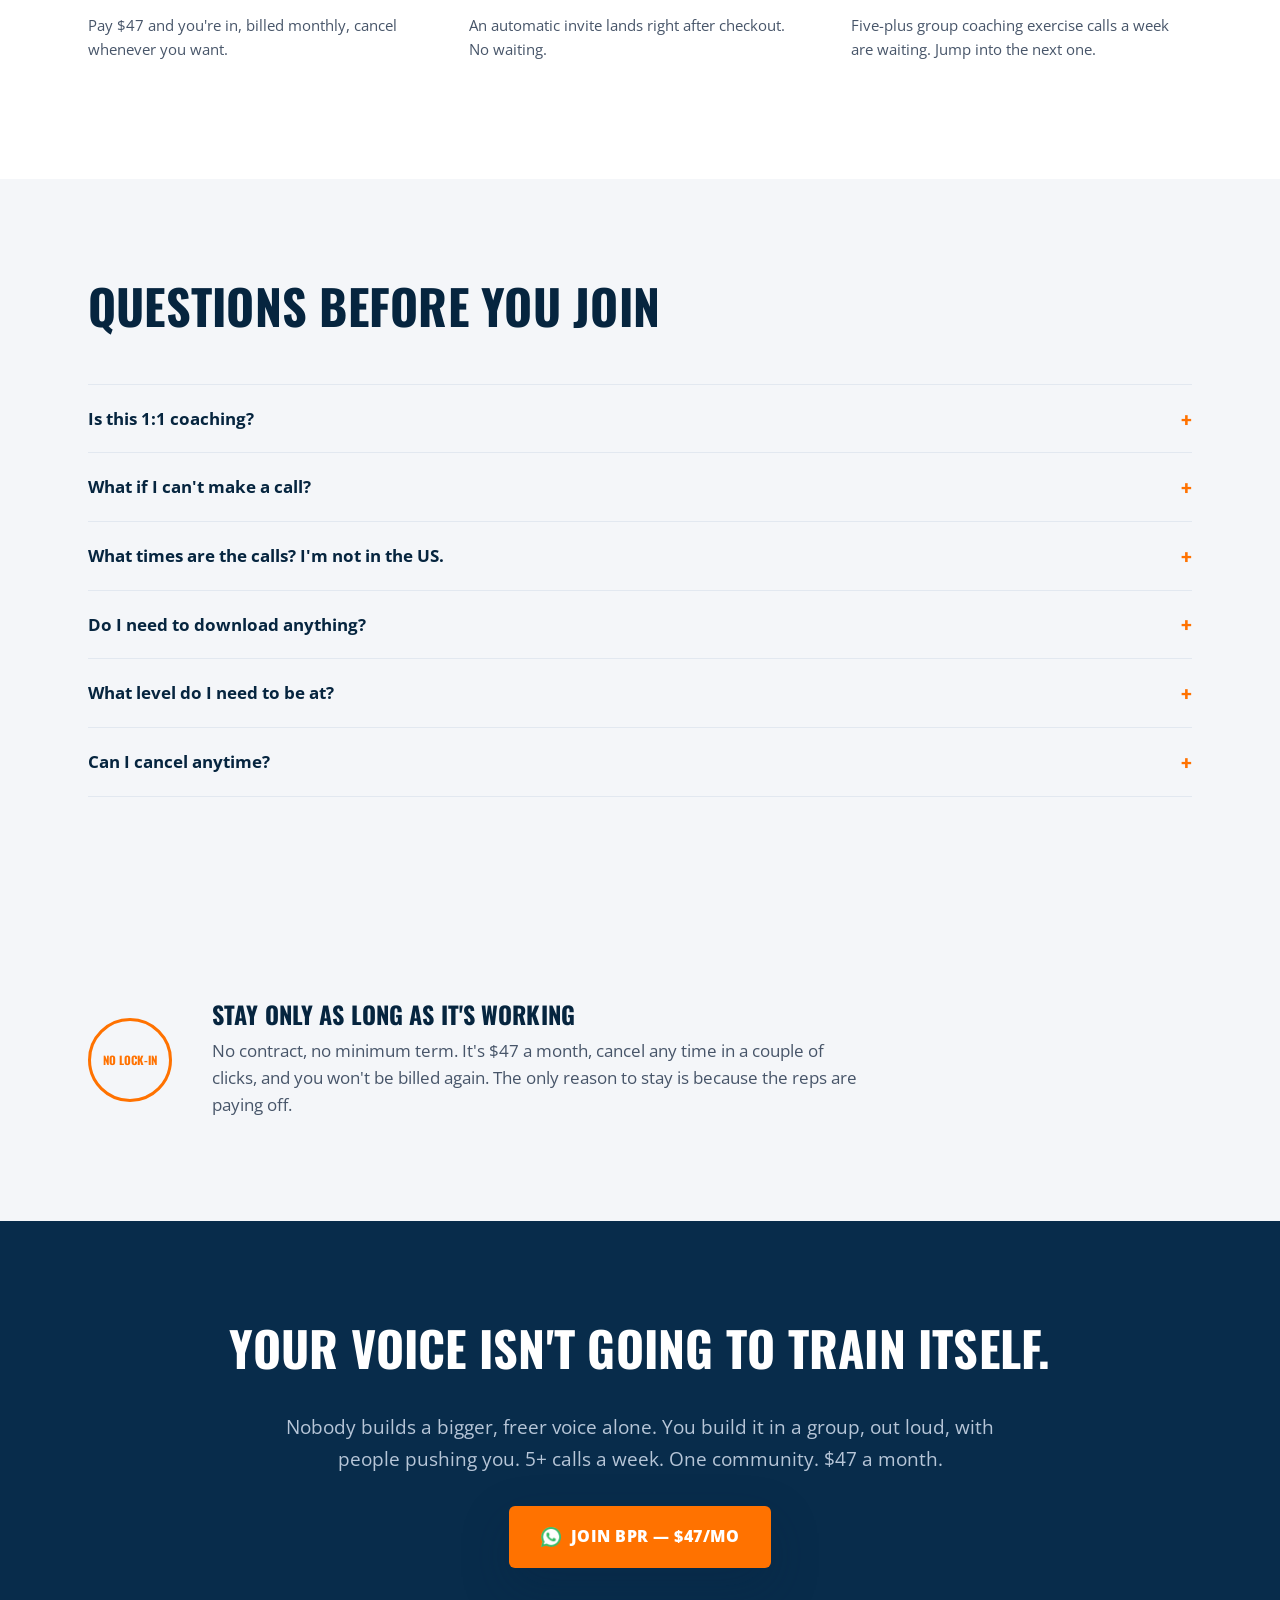
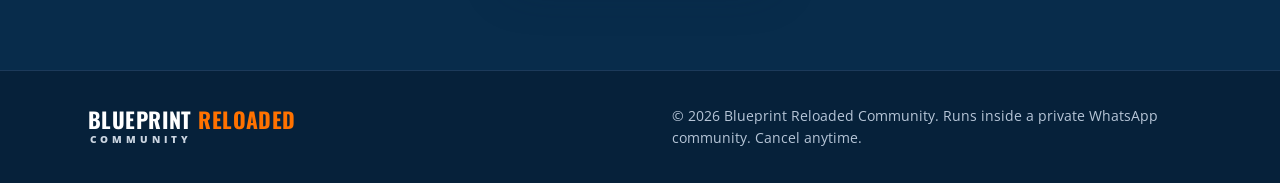
==== commit ac2797e3: "Deep identity-level change, Endless Motivation $1,890 (total $7,974), One private community on one d" ====
--- a/index.html
+++ b/index.html
@@ -67,7 +67,7 @@
   <div class="wrap">
     <div class="hero-copy">
       <div class="eyebrow-line">$47 / month &middot; Private community</div>
-      <h1>5+ group coaching exercise calls a week.<br>One <span class="accent-word">private community.</span></h1>
+      <h1>5+ group coaching exercise calls a week.<br><span class="h1-line2">One <span class="accent-word">private community.</span></span></h1>
       <ul class="hero-points">
         <li>The old way to unlock real presence and authenticity was grinding it out in the field for months and years.</li>
         <li>The new way: sharpen it in a high-performance group first, so you step into the real world already warmed up, primed, and sharp.</li>
@@ -149,7 +149,7 @@
   <div class="wrap">
     <div class="section-head reveal">
       <h2>You already know <span class="hl-orange">consuming content</span> about <span class="hl-teal">social skills</span> isn't moving the needle <span class="hl-orange">forward</span> like you <span class="hl-teal">wish</span> it would.</h2>
-      <p class="lede">Before this, people spent years going out and approaching, warming up night after night and fighting through approach anxiety, before they could even start developing their authenticity, and years more to refine and solidify it. This moves the needle forward on that every single day. So when you step into the real world you are already warmed up, sharp, loose, with your thoughts, words, and actions aligned, primed and excited to take action. It takes what used to be a years-long, identity-level change process and condenses it into weeks and months.</p>
+      <p class="lede">Before this, people spent years going out and approaching, warming up night after night and fighting through approach anxiety, before they could even start developing their authenticity, and years more to refine and solidify it. This moves the needle forward on that every single day. So when you step into the real world you are already warmed up, sharp, loose, with your thoughts, words, and actions aligned, primed and excited to take action. It takes what used to be a years-long, deep identity-level change process and condenses it into weeks and months.</p>
     </div>
     <ul class="problem-list">
       <li class="reveal">
@@ -288,7 +288,7 @@
         <img class="bonus-cover" src="assets/img/endless-motivation-cover.png" alt="Endless Motivation 2.0: Evolution course package" loading="lazy" />
         <h3>Endless Motivation 2.0: Evolution</h3>
         <p>Owen's motivation and identity reboot. Dissolve procrastination and resistance, find your own natural reasons to wake up fired up, and flip motivation on like a switch, without to-do lists, 5am alarms, or willpower. Includes Social Skills, Business Building, and Inner Self Mastery masterclasses.</p>
-        <div class="bonus-value">Value: $1,882</div>
+        <div class="bonus-value">Value: $1,890</div>
       </div>
 
       <!-- Bonus 2: Blueprint Reloaded Gold. Cover = the BPR product mockup the user pasted.
@@ -407,7 +407,7 @@
       </li>
       <li class="stack-row">
         <div class="label">Endless Motivation 2.0</div>
-        <div class="value">$1,882</div>
+        <div class="value">$1,890</div>
       </li>
       <li class="stack-row">
         <div class="label">Blueprint Reloaded Gold</div>
@@ -419,7 +419,7 @@
       </li>
       <li class="stack-row total">
         <div class="label">Total value</div>
-        <div class="value">$7,966</div>
+        <div class="value">$7,974</div>
       </li>
     </ul>
 
--- a/assets/styles.css
+++ b/assets/styles.css
@@ -81,6 +81,8 @@
 
 h1 { font-size: clamp(2.4rem, 5.5vw, 4rem); overflow-wrap: break-word; }
 @media (max-width: 480px) { h1 { font-size: clamp(1.9rem, 8.2vw, 2.4rem); } }
+/* keep "One private community." on one line on desktop only */
+@media (min-width: 700px) { .hero h1 .h1-line2 { white-space: nowrap; } }
 h2 { font-size: clamp(1.9rem, 3.8vw, 3rem); }
 h3 { font-size: clamp(1.2rem, 2vw, 1.5rem); line-height: 1.15; }
 
@@ -168,8 +170,8 @@
   content: "";
   position: absolute; inset: 0;
   background:
-    linear-gradient(180deg, rgba(6,37,63,0.70), rgba(6,37,63,0.80)),
-    linear-gradient(90deg, rgba(6,37,63,0.94) 0%, rgba(6,37,63,0.72) 45%, rgba(6,37,63,0.35) 100%);
+    linear-gradient(180deg, rgba(6,37,63,0.52), rgba(6,37,63,0.64)),
+    linear-gradient(90deg, rgba(6,37,63,0.88) 0%, rgba(6,37,63,0.56) 45%, rgba(6,37,63,0.22) 100%);
 }
 .hero .wrap {
   position: relative; z-index: 1;
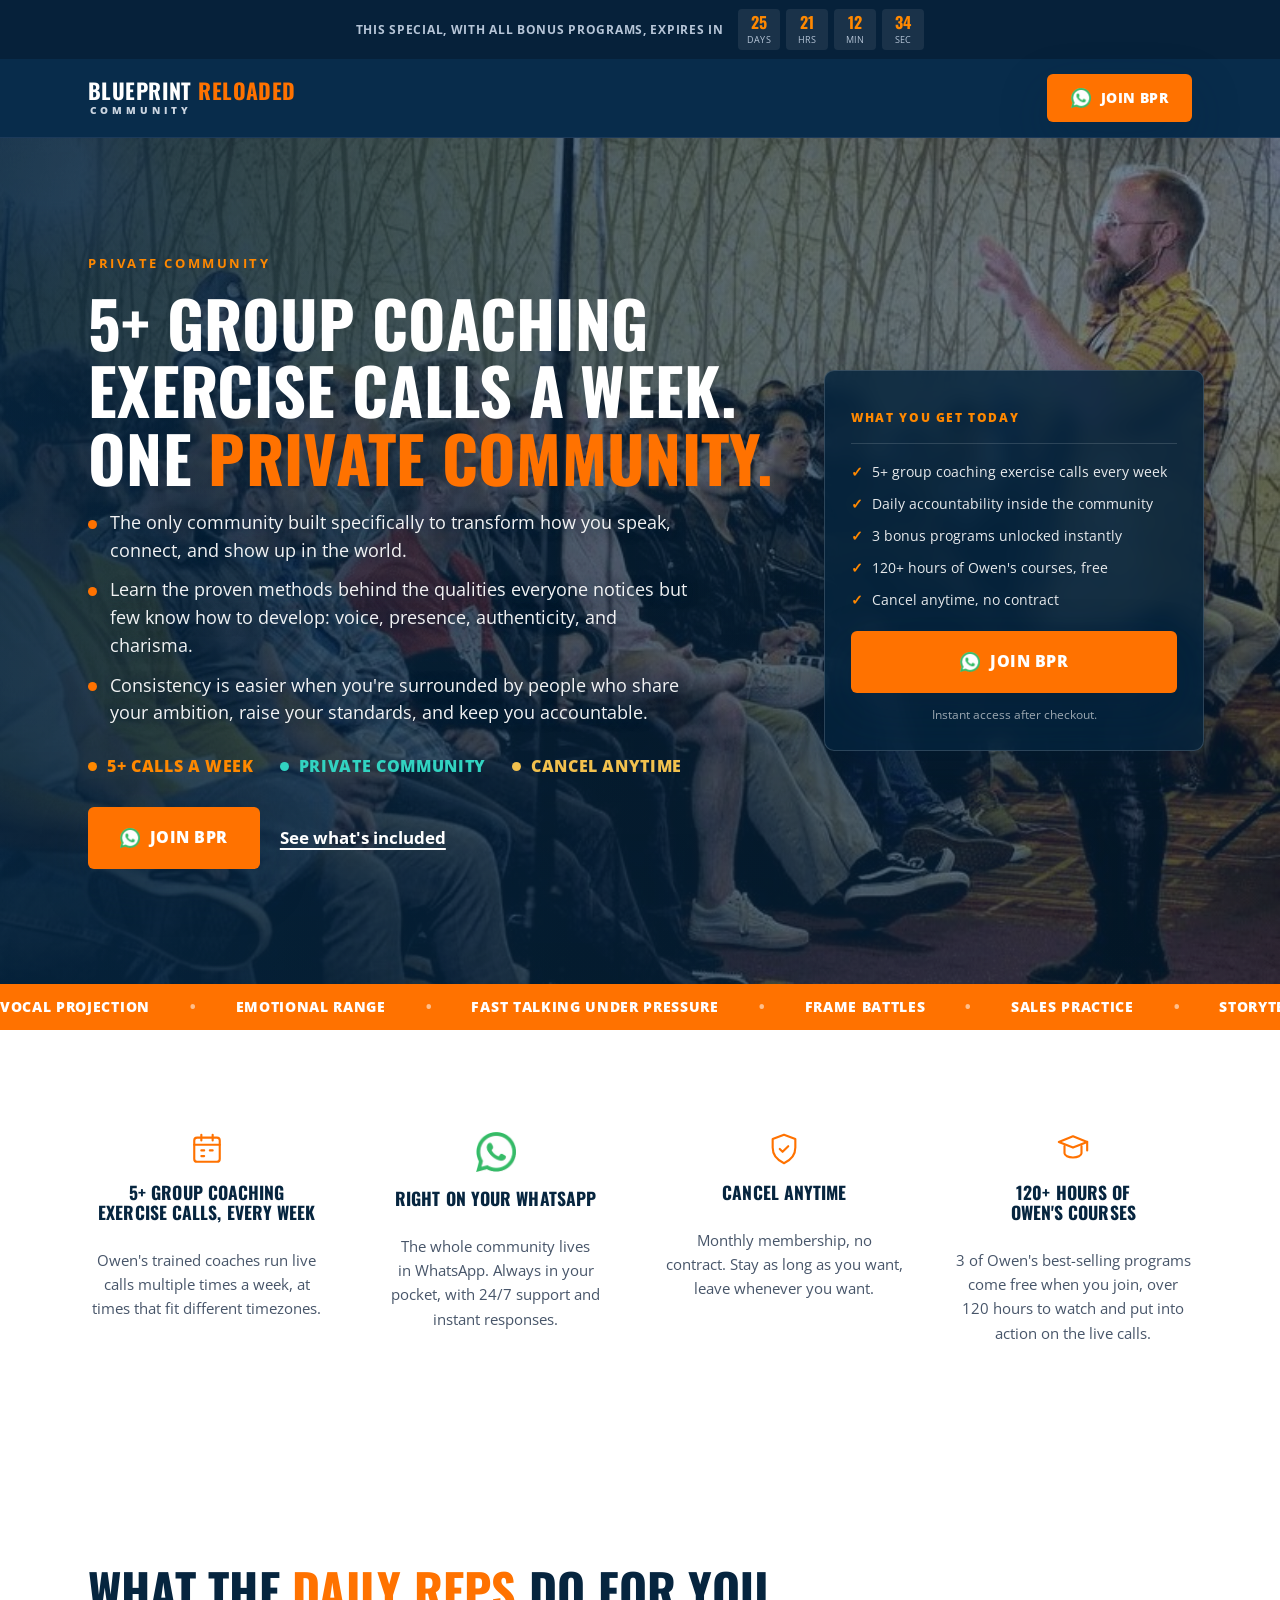
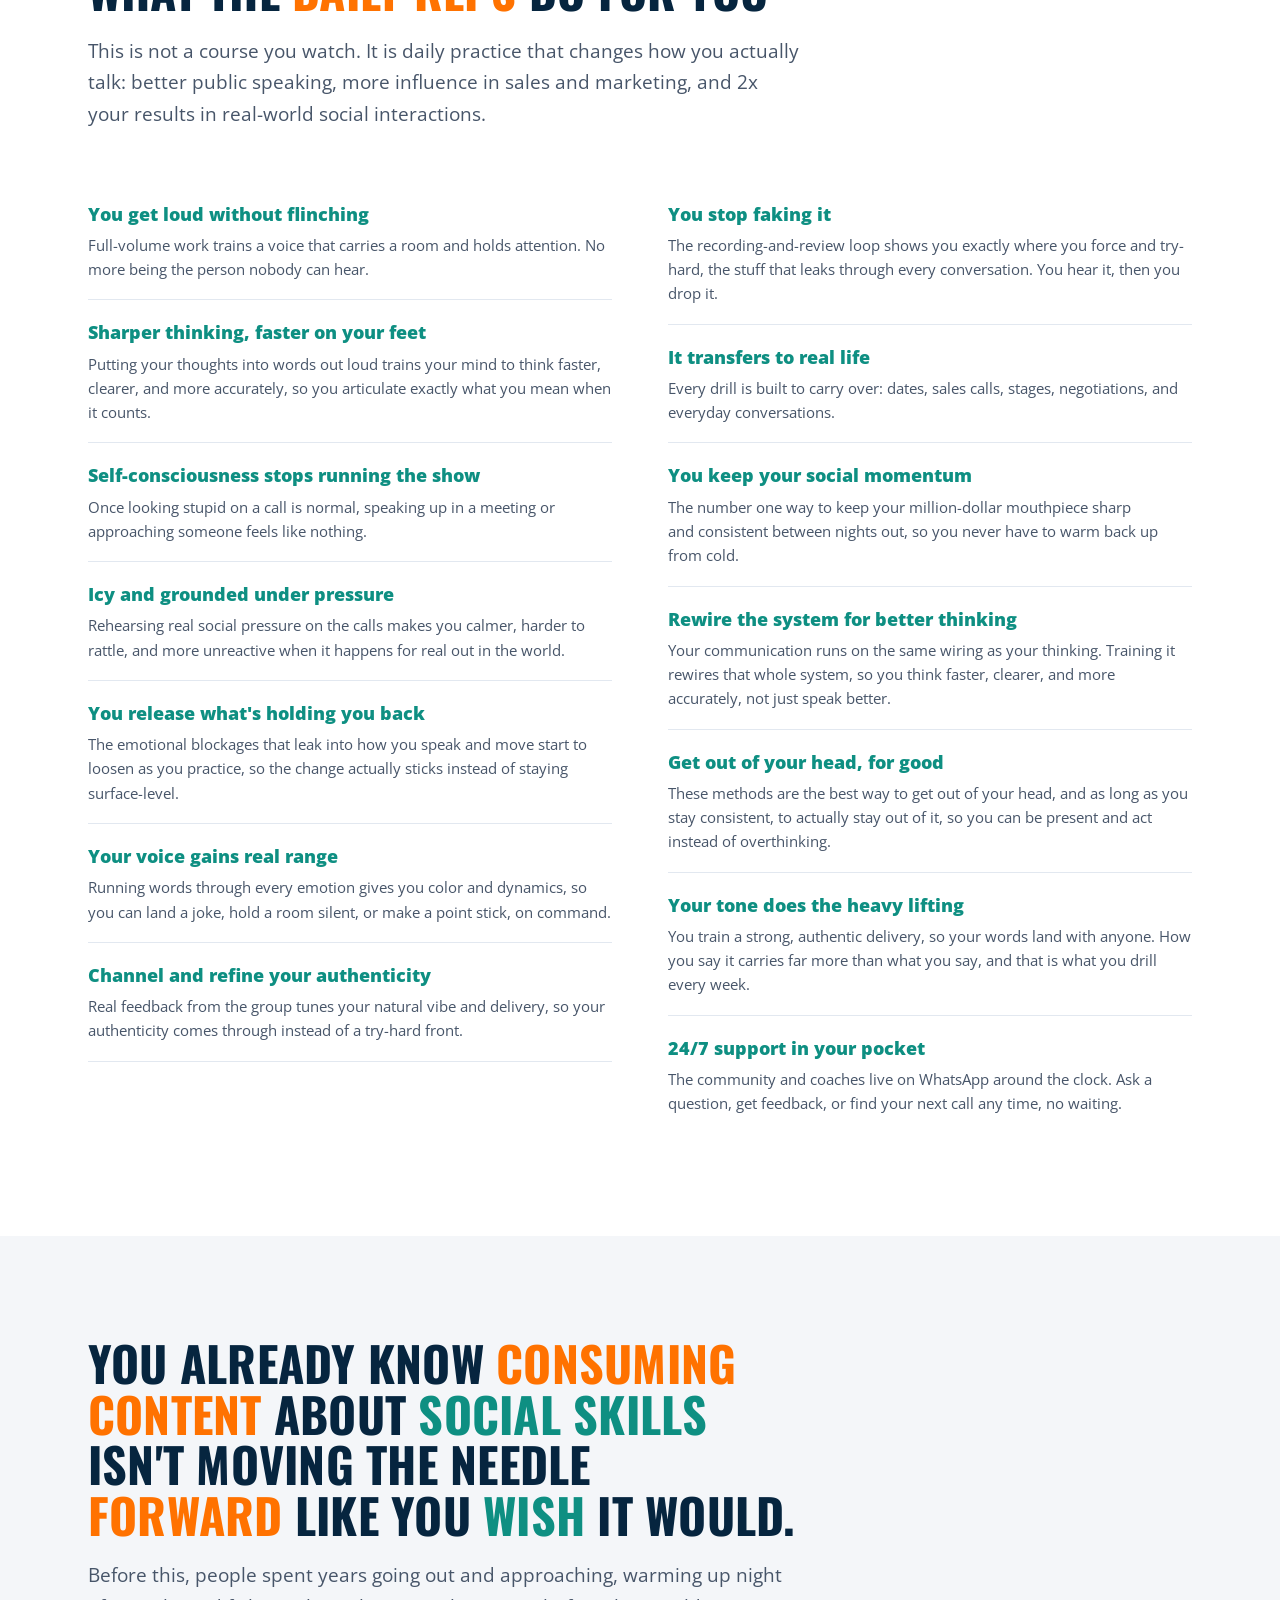
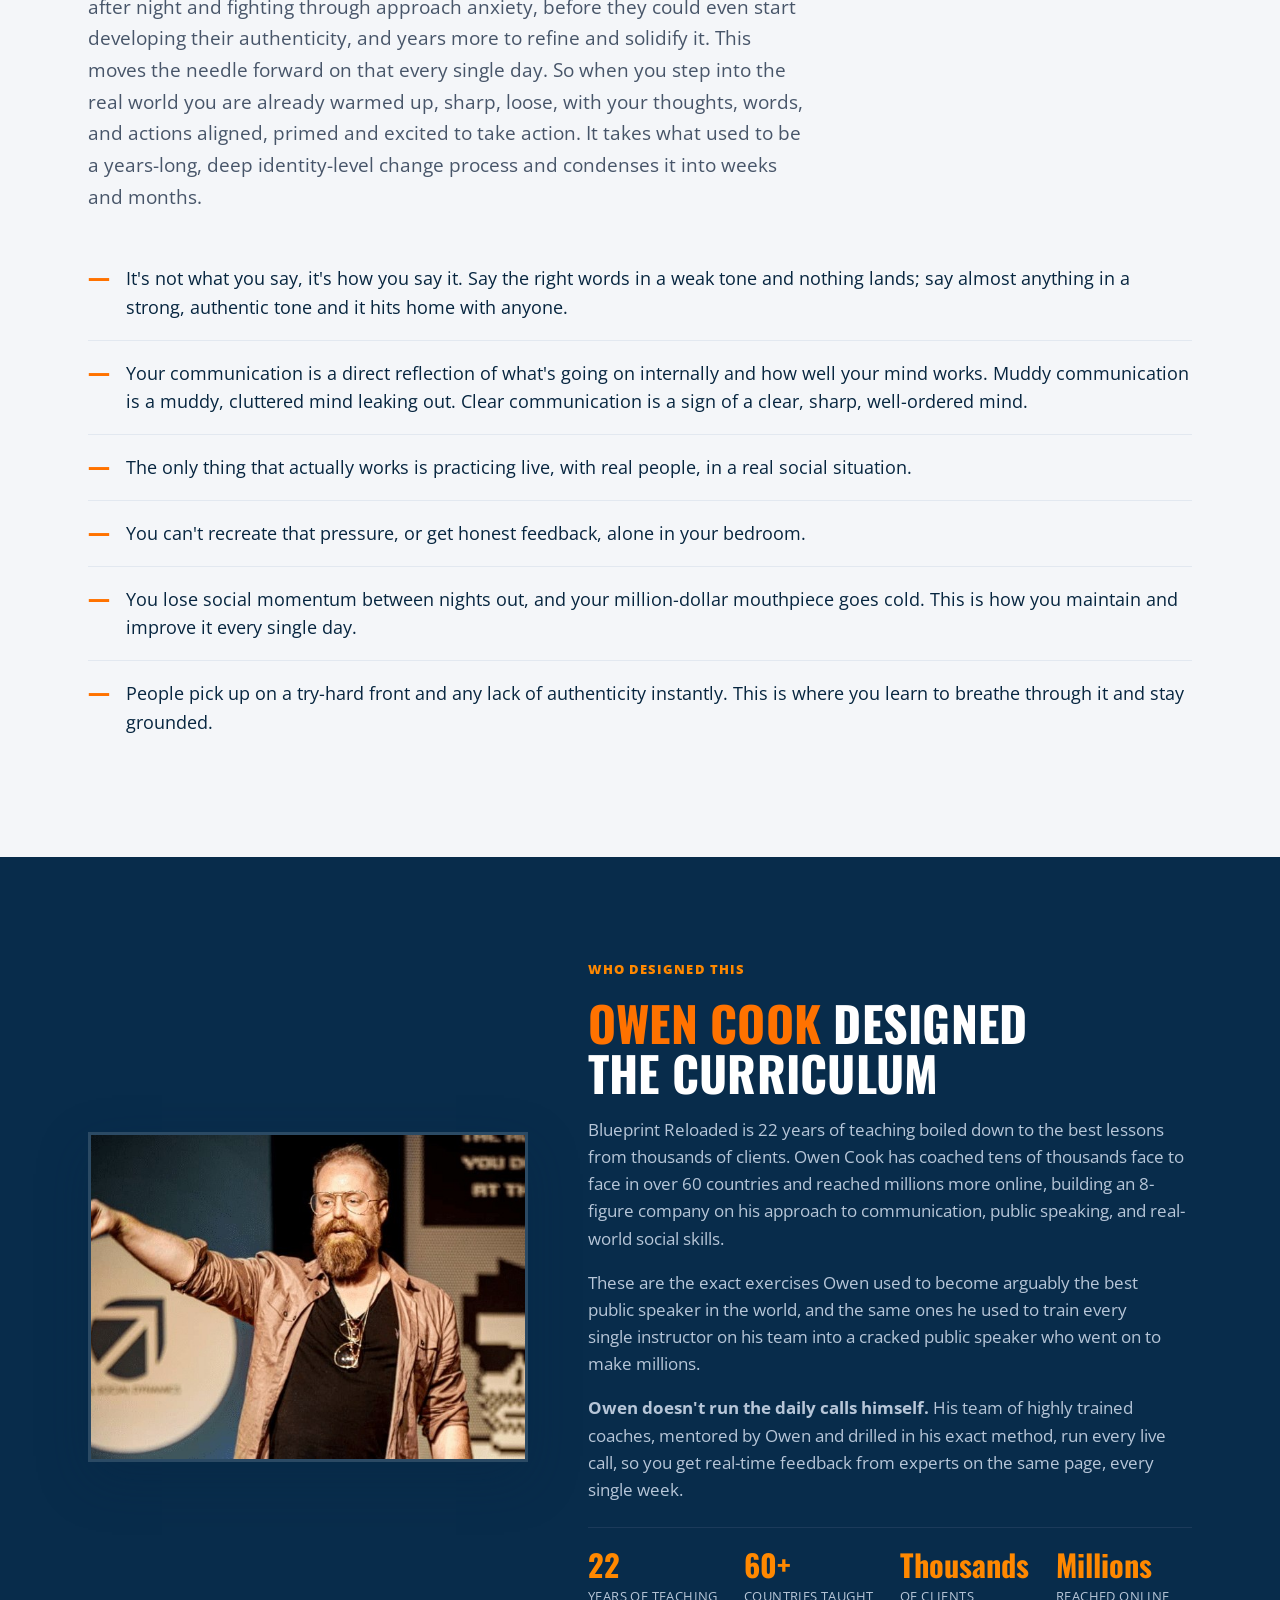
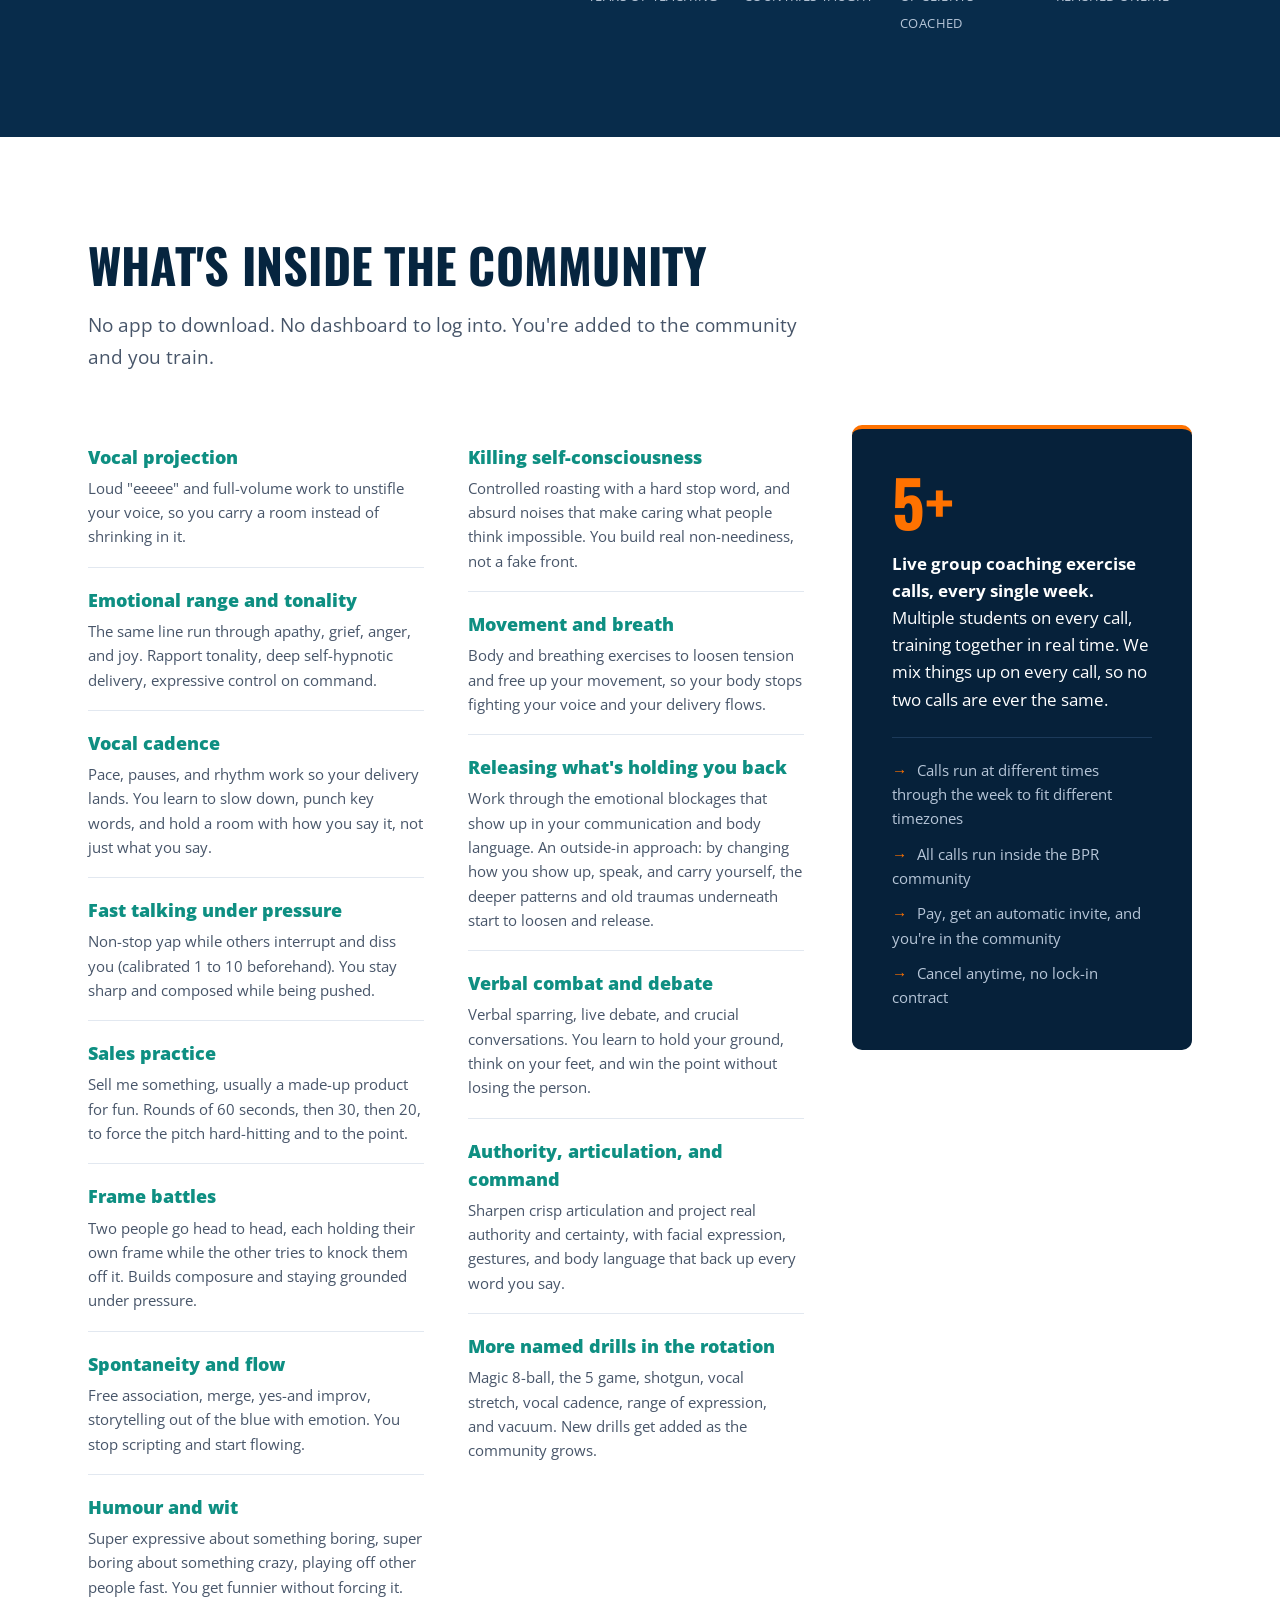
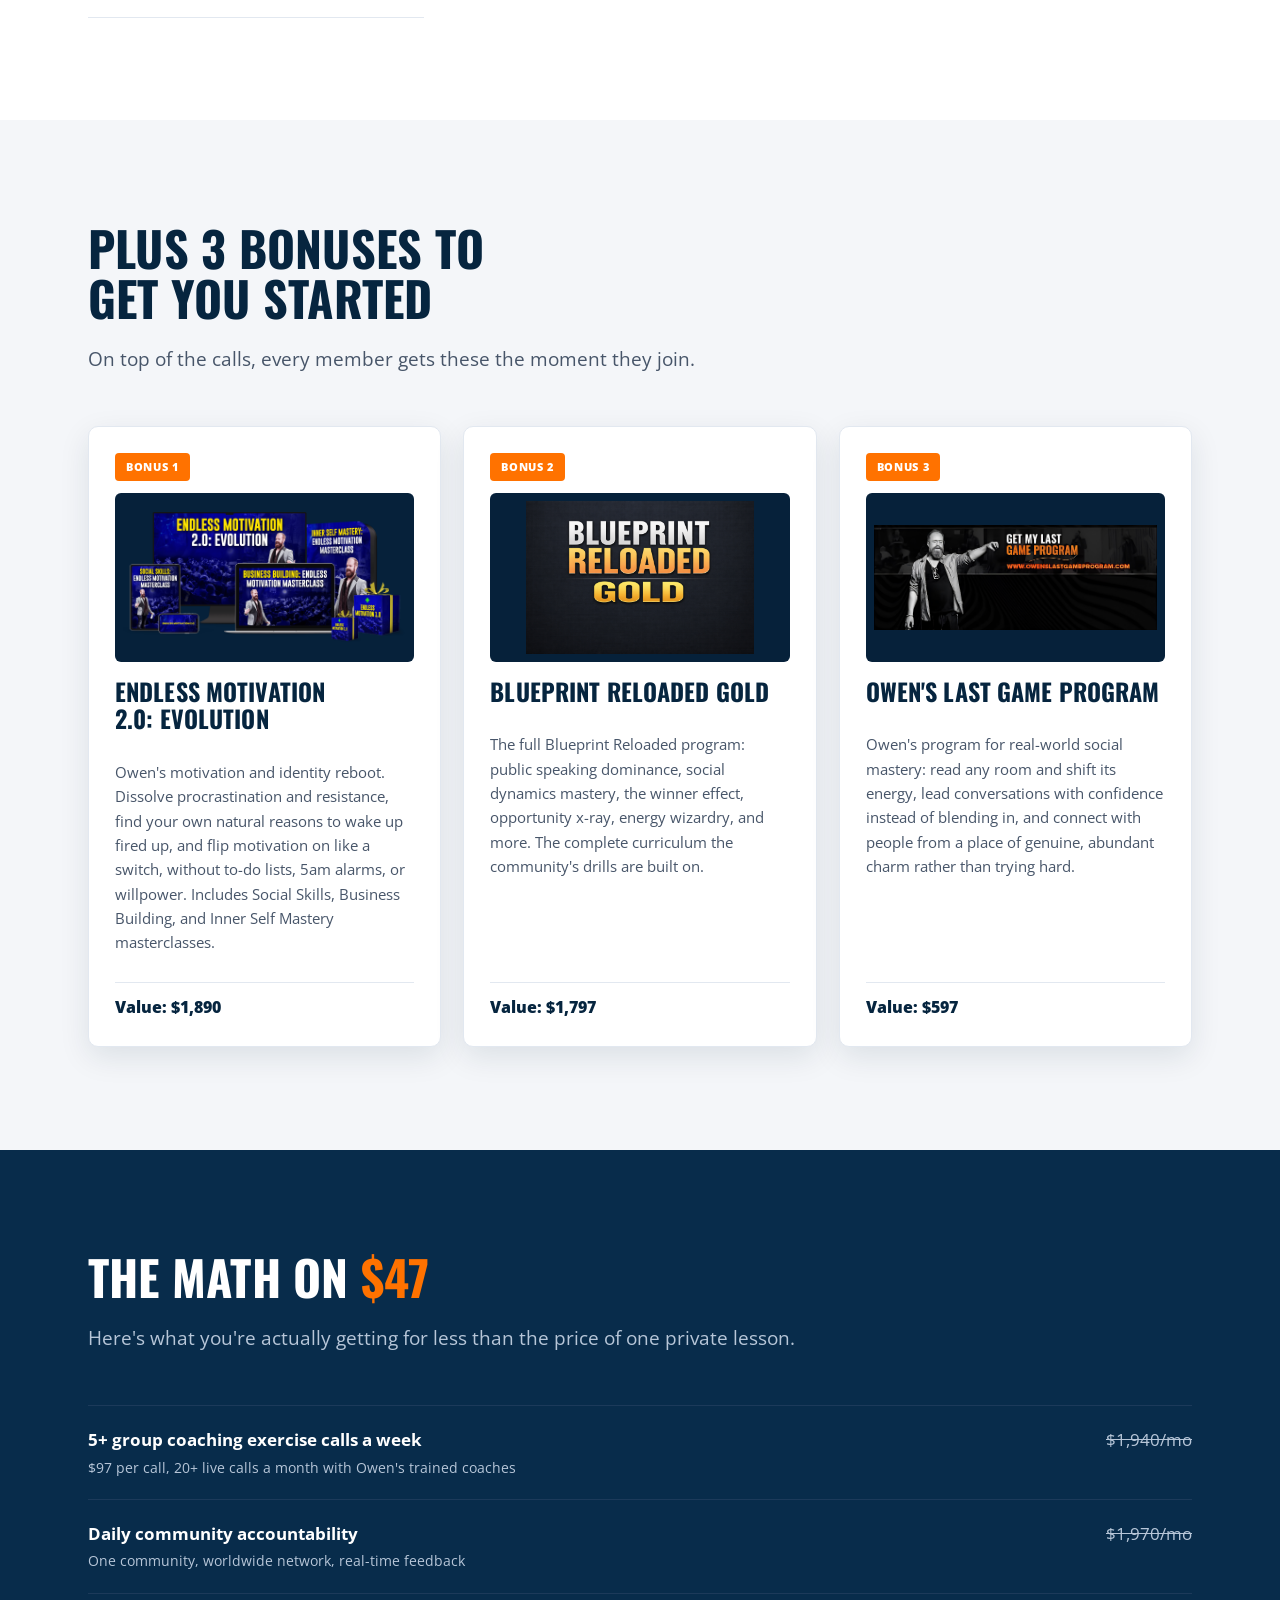
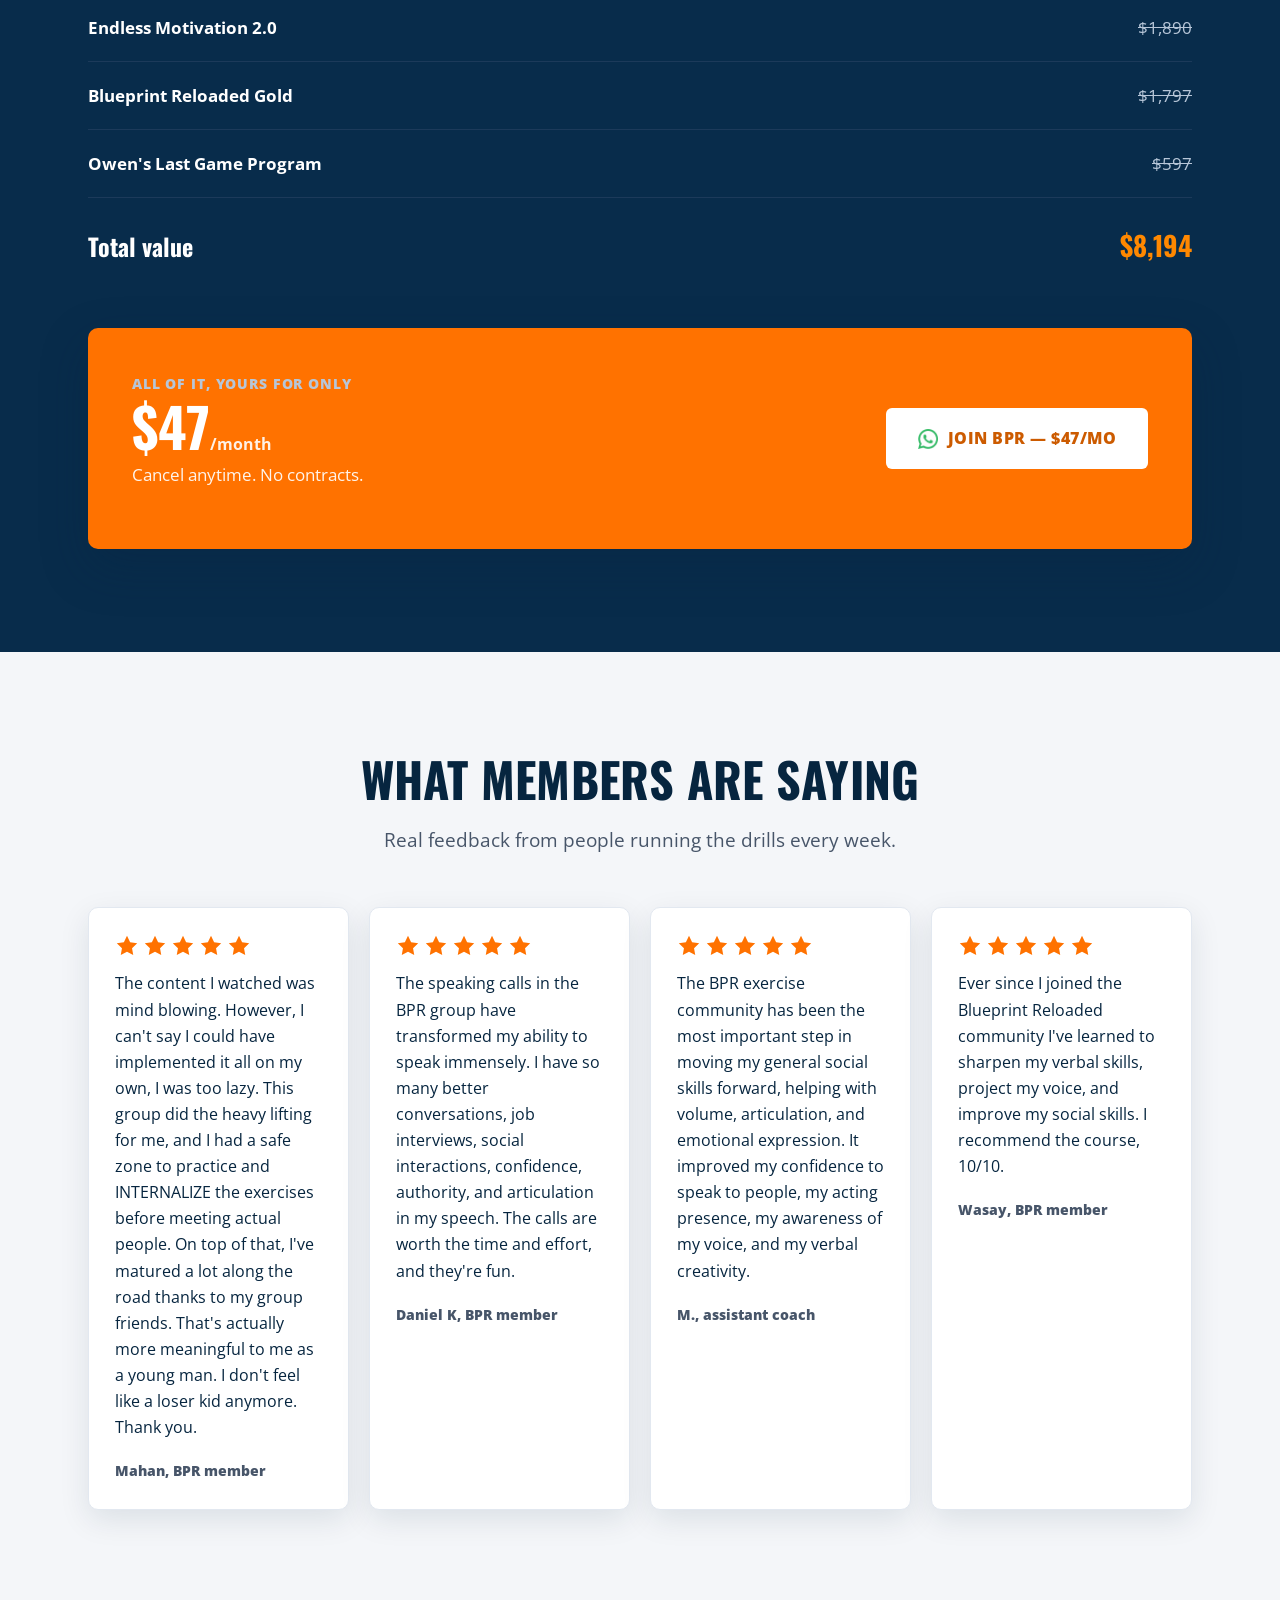
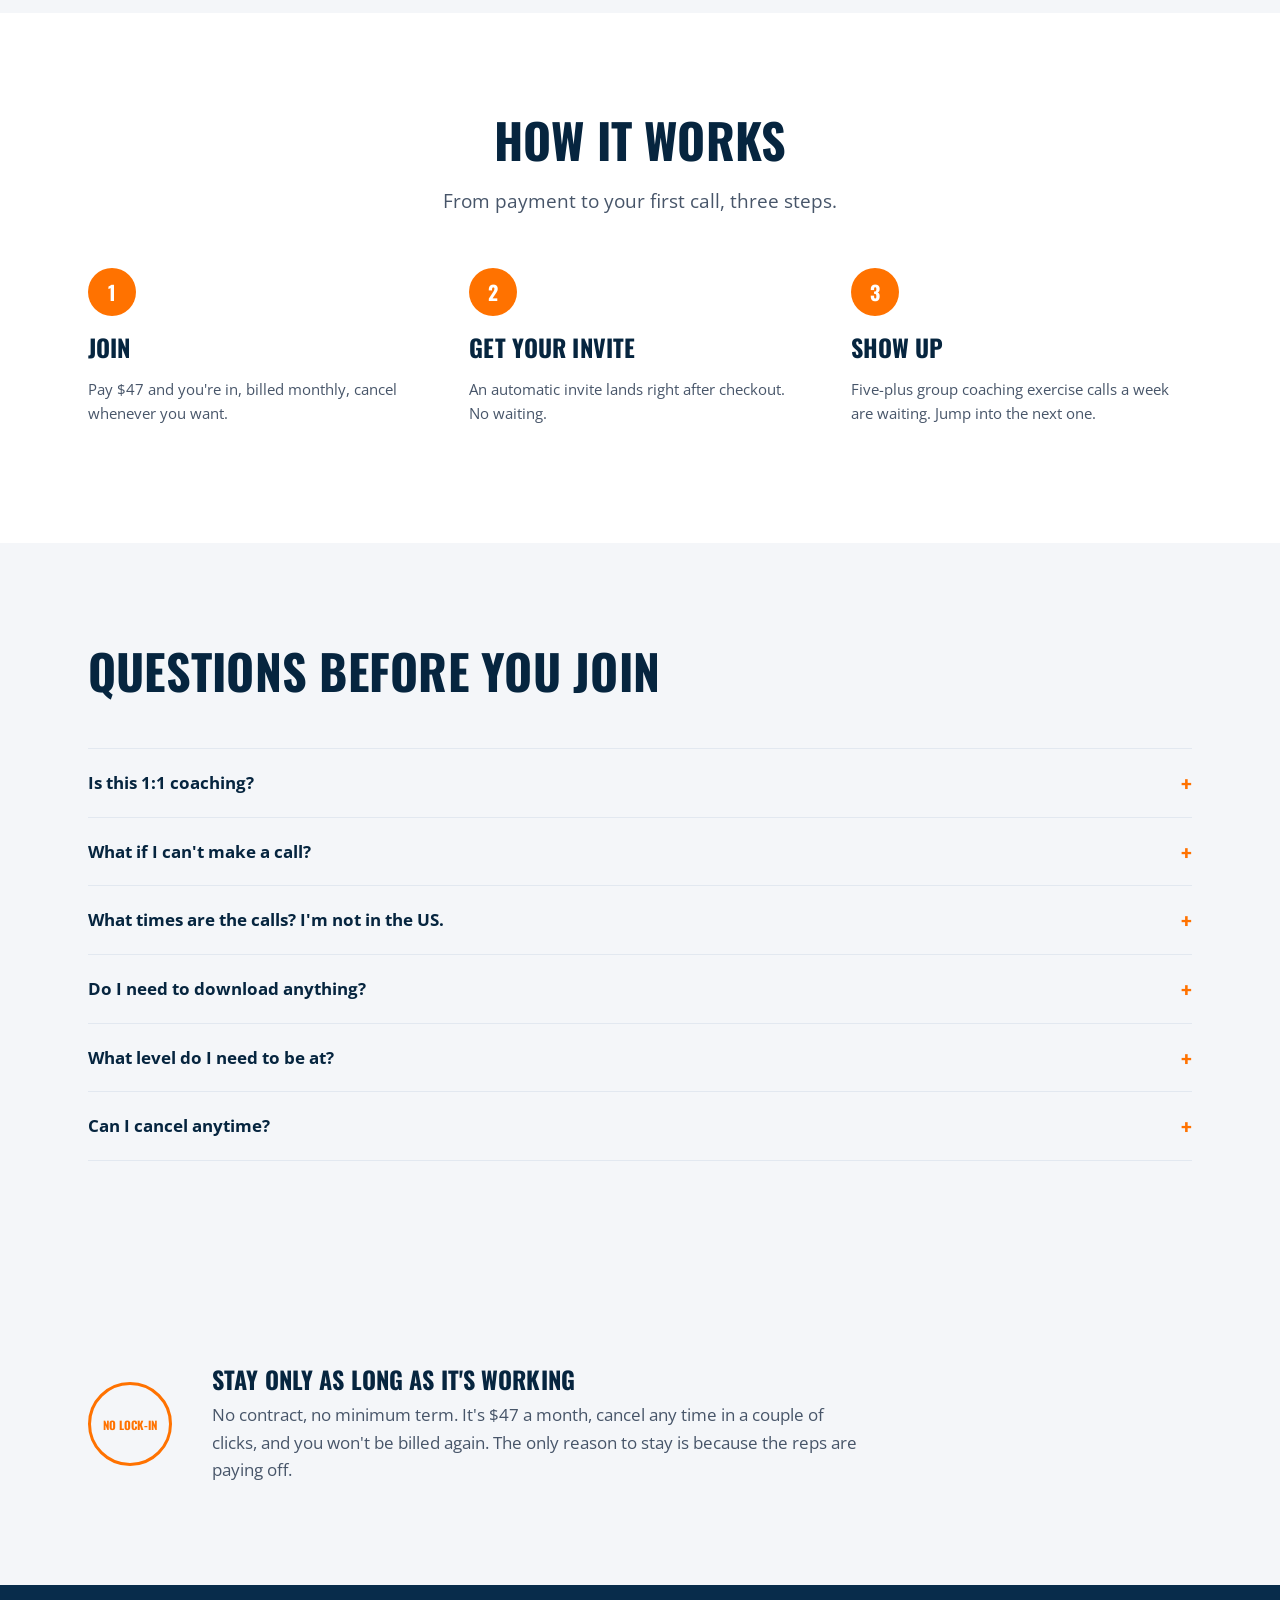
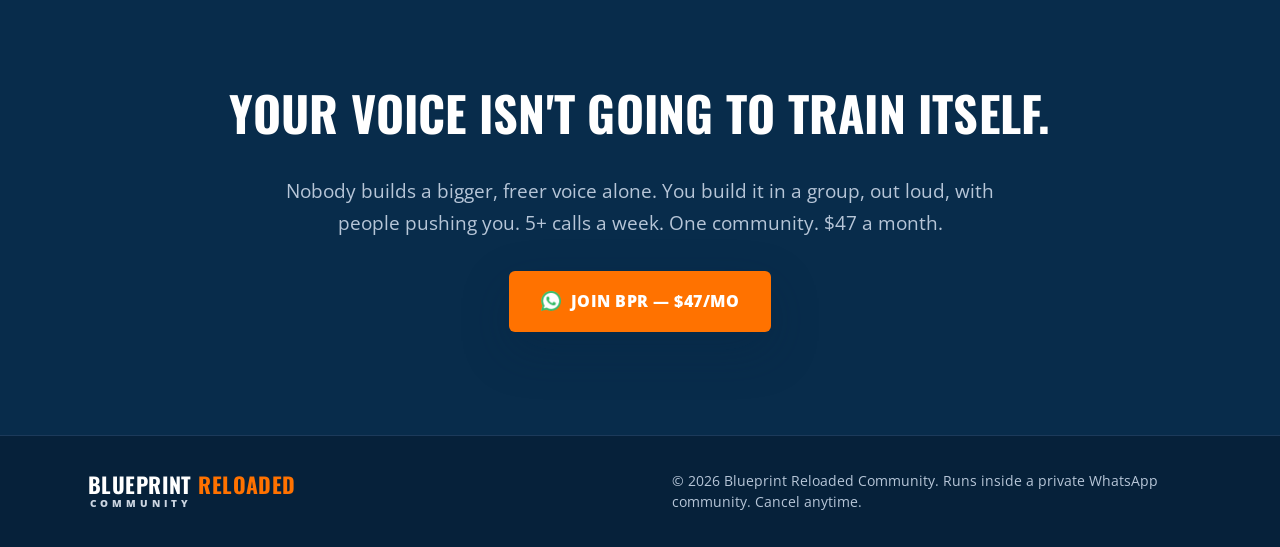
==== commit 29007760: "Reorder sections (benefits up top), remove $47 from top (price reveal at bottom), new hero bullets, " ====
--- a/index.html
+++ b/index.html
@@ -66,11 +66,12 @@
 <header class="hero">
   <div class="wrap">
     <div class="hero-copy">
-      <div class="eyebrow-line">$47 / month &middot; Private community</div>
+      <div class="eyebrow-line">Private community</div>
       <h1>5+ group coaching exercise calls a week.<br><span class="h1-line2">One <span class="accent-word">private community.</span></span></h1>
       <ul class="hero-points">
-        <li>The old way to unlock real presence and authenticity was grinding it out in the field for months and years.</li>
-        <li>The new way: sharpen it in a high-performance group first, so you step into the real world already warmed up, primed, and sharp.</li>
+        <li>The only community built specifically to transform how you speak, connect, and show up in the world.</li>
+        <li>Learn the proven methods behind the qualities everyone notices but few know how to develop: voice, presence, authenticity, and charisma.</li>
+        <li>Consistency is easier when you're surrounded by people who share your ambition, raise your standards, and keep you accountable.</li>
       </ul>
       <ul class="trust-chips">
         <li>5+ calls a week</li>
@@ -78,20 +79,20 @@
         <li>Cancel anytime</li>
       </ul>
       <div class="hero-ctas">
-        <a class="btn btn-cta" href="https://buy.stripe.com/00w7sM9GS1s17iT3RD1oI0r">Join BPR — $47/mo</a>
+        <a class="btn btn-cta" href="https://buy.stripe.com/00w7sM9GS1s17iT3RD1oI0r">Join BPR</a>
         <a class="textlink" href="#stack">See what's included</a>
       </div>
     </div>
     <div class="join-card">
-      <p class="kicker">Join today</p>
-      <div class="price">$47<small>/month</small></div>
-      <ul>
+      <p class="kicker">What you get today</p>
+      <ul class="join-card-list">
         <li>5+ group coaching exercise calls every week</li>
         <li>Daily accountability inside the community</li>
         <li>3 bonus programs unlocked instantly</li>
+        <li>120+ hours of Owen's courses, free</li>
         <li>Cancel anytime, no contract</li>
       </ul>
-      <a class="btn btn-cta btn-block" href="https://buy.stripe.com/00w7sM9GS1s17iT3RD1oI0r">Join BPR now</a>
+      <a class="btn btn-cta btn-block" href="https://buy.stripe.com/00w7sM9GS1s17iT3RD1oI0r">Join BPR</a>
       <p class="fine">Instant access after checkout.</p>
     </div>
   </div>
@@ -145,6 +146,75 @@
   </div>
 </section>
 
+<section>
+  <div class="wrap">
+    <div class="section-head reveal">
+      <h2>What the <span class="hl-orange">daily reps</span> do for you</h2>
+      <p class="lede">This is not a course you watch. It is daily practice that changes how you actually talk: better public speaking, more influence in sales and marketing, and 2x your results in real-world social interactions.</p>
+    </div>
+    <div class="benefits-cols">
+      <ul class="drill-list reveal">
+        <li>
+          <span class="drill-name">You get loud without flinching</span>
+          <p class="drill-desc">Full-volume work trains a voice that carries a room and holds attention. No more being the person nobody can hear.</p>
+        </li>
+        <li>
+          <span class="drill-name">Sharper thinking, faster on your feet</span>
+          <p class="drill-desc">Putting your thoughts into words out loud trains your mind to think faster, clearer, and more accurately, so you articulate exactly what you mean when it counts.</p>
+        </li>
+        <li>
+          <span class="drill-name">Self-consciousness stops running the show</span>
+          <p class="drill-desc">Once looking stupid on a call is normal, speaking up in a meeting or approaching someone feels like nothing.</p>
+        </li>
+        <li>
+          <span class="drill-name">Icy and grounded under pressure</span>
+          <p class="drill-desc">Rehearsing real social pressure on the calls makes you calmer, harder to rattle, and more unreactive when it happens for real out in the world.</p>
+        </li>
+        <li>
+          <span class="drill-name">You release what's holding you back</span>
+          <p class="drill-desc">The emotional blockages that leak into how you speak and move start to loosen as you practice, so the change actually sticks instead of staying surface-level.</p>
+        </li>
+        <li>
+          <span class="drill-name">Your voice gains real range</span>
+          <p class="drill-desc">Running words through every emotion gives you color and dynamics, so you can land a joke, hold a room silent, or make a point stick, on command.</p>
+        </li>
+        <li>
+          <span class="drill-name">Channel and refine your authenticity</span>
+          <p class="drill-desc">Real feedback from the group tunes your natural vibe and delivery, so your authenticity comes through instead of a try-hard front.</p>
+        </li>
+        <li>
+          <span class="drill-name">You stop faking it</span>
+          <p class="drill-desc">The recording-and-review loop shows you exactly where you force and try-hard, the stuff that leaks through every conversation. You hear it, then you drop it.</p>
+        </li>
+        <li>
+          <span class="drill-name">It transfers to real life</span>
+          <p class="drill-desc">Every drill is built to carry over: dates, sales calls, stages, negotiations, and everyday conversations.</p>
+        </li>
+        <li>
+          <span class="drill-name">You keep your social momentum</span>
+          <p class="drill-desc">The number one way to keep your million-dollar mouthpiece sharp and consistent between nights out, so you never have to warm back up from cold.</p>
+        </li>
+        <li>
+          <span class="drill-name">Rewire the system for better thinking</span>
+          <p class="drill-desc">Your communication runs on the same wiring as your thinking. Training it rewires that whole system, so you think faster, clearer, and more accurately, not just speak better.</p>
+        </li>
+        <li>
+          <span class="drill-name">Get out of your head, for good</span>
+          <p class="drill-desc">These methods are the best way to get out of your head, and as long as you stay consistent, to actually stay out of it, so you can be present and act instead of overthinking.</p>
+        </li>
+        <li>
+          <span class="drill-name">Your tone does the heavy lifting</span>
+          <p class="drill-desc">You train a strong, authentic delivery, so your words land with anyone. How you say it carries far more than what you say, and that is what you drill every week.</p>
+        </li>
+        <li>
+          <span class="drill-name">24/7 support in your pocket</span>
+          <p class="drill-desc">The community and coaches live on WhatsApp around the clock. Ask a question, get feedback, or find your next call any time, no waiting.</p>
+        </li>
+      </ul>
+    </div>
+  </div>
+</section>
+
 <section class="section-alt">
   <div class="wrap">
     <div class="section-head reveal">
@@ -158,7 +228,7 @@
       </li>
       <li class="reveal">
         <span class="mark">&mdash;</span>
-        <span>Your communication is a direct reflection of what's going on internally and how well your mind works. Muddy communication is a muddy, cluttered mind leaking out.</span>
+        <span>Your communication is a direct reflection of what's going on internally and how well your mind works. Muddy communication is a muddy, cluttered mind leaking out. Clear communication is a sign of a clear, sharp, well-ordered mind.</span>
       </li>
       <li class="reveal">
         <span class="mark">&mdash;</span>
@@ -177,81 +247,6 @@
         <span>People pick up on a try-hard front and any lack of authenticity instantly. This is where you learn to breathe through it and stay grounded.</span>
       </li>
     </ul>
-  </div>
-</section>
-
-<section>
-  <div class="wrap">
-    <div class="section-head reveal">
-      <h2>What's inside the community</h2>
-      <p class="lede">No app to download. No dashboard to log into. You're added to the community and you train.</p>
-    </div>
-    <div class="drills-cols">
-      <ul class="drill-list reveal">
-        <li>
-          <span class="drill-name">Vocal projection</span>
-          <p class="drill-desc">Loud "eeeee" and full-volume work to unstifle your voice, so you carry a room instead of shrinking in it.</p>
-        </li>
-        <li>
-          <span class="drill-name">Emotional range and tonality</span>
-          <p class="drill-desc">The same line run through apathy, grief, anger, and joy. Rapport tonality, deep self-hypnotic delivery, expressive control on command.</p>
-        </li>
-        <li>
-          <span class="drill-name">Vocal cadence</span>
-          <p class="drill-desc">Pace, pauses, and rhythm work so your delivery lands. You learn to slow down, punch key words, and hold a room with how you say it, not just what you say.</p>
-        </li>
-        <li>
-          <span class="drill-name">Fast talking under pressure</span>
-          <p class="drill-desc">Non-stop yap while others interrupt and diss you (calibrated 1 to 10 beforehand). You stay sharp and composed while being pushed.</p>
-        </li>
-        <li>
-          <span class="drill-name">Sales practice</span>
-          <p class="drill-desc">Sell me something, usually a made-up product for fun. Rounds of 60 seconds, then 30, then 20, to force the pitch hard-hitting and to the point.</p>
-        </li>
-        <li>
-          <span class="drill-name">Frame battles</span>
-          <p class="drill-desc">Two people go head to head, each holding their own frame while the other tries to knock them off it. Builds composure and staying grounded under pressure.</p>
-        </li>
-        <li>
-          <span class="drill-name">Spontaneity and flow</span>
-          <p class="drill-desc">Free association, merge, yes-and improv, storytelling out of the blue with emotion. You stop scripting and start flowing.</p>
-        </li>
-        <li>
-          <span class="drill-name">Humour and wit</span>
-          <p class="drill-desc">Super expressive about something boring, super boring about something crazy, playing off other people fast. You get funnier without forcing it.</p>
-        </li>
-        <li>
-          <span class="drill-name">Killing self-consciousness</span>
-          <p class="drill-desc">Controlled roasting with a hard stop word, and absurd noises that make caring what people think impossible. You build real non-neediness, not a fake front.</p>
-        </li>
-        <li>
-          <span class="drill-name">Movement and breath</span>
-          <p class="drill-desc">Body and breathing exercises to loosen tension and free up your movement, so your body stops fighting your voice and your delivery flows.</p>
-        </li>
-        <li>
-          <span class="drill-name">Releasing what's holding you back</span>
-          <p class="drill-desc">Work through the emotional blockages that show up in your communication and body language. An outside-in approach: by changing how you show up, speak, and carry yourself, the deeper patterns and old traumas underneath start to loosen and release.</p>
-        </li>
-        <li>
-          <span class="drill-name">Self-review loop</span>
-          <p class="drill-desc">Record across several days, listen back, run it again. Then stop for a week or two, come back, and see exactly where you were forcing and try-harding.</p>
-        </li>
-        <li>
-          <span class="drill-name">More named drills in the rotation</span>
-          <p class="drill-desc">Magic 8-ball, the 5 game, shotgun, vocal stretch, vocal cadence, range of expression, and vacuum. New drills get added as the community grows.</p>
-        </li>
-      </ul>
-      <div class="cadence-card reveal">
-        <div class="cadence-figure">5+</div>
-        <p><strong>Live group coaching exercise calls, every single week.</strong> Multiple students on every call, training together in real time. We mix things up on every call, so no two calls are ever the same.</p>
-        <ul class="cadence-list">
-          <li>Calls run at different times through the week to fit different timezones</li>
-          <li>All calls run inside the BPR community</li>
-          <li>Pay, get an automatic invite, and you're in the community</li>
-          <li>Cancel anytime, no lock-in contract</li>
-        </ul>
-      </div>
-    </div>
   </div>
 </section>
 
@@ -274,6 +269,85 @@
   </div>
 </section>
 
+<section>
+  <div class="wrap">
+    <div class="section-head reveal">
+      <h2>What's inside the community</h2>
+      <p class="lede">No app to download. No dashboard to log into. You're added to the community and you train.</p>
+    </div>
+    <div class="drills-cols">
+      <ul class="drill-list reveal">
+        <li>
+          <span class="drill-name">Vocal projection</span>
+          <p class="drill-desc">Loud "eeeee" and full-volume work to unstifle your voice, so you carry a room instead of shrinking in it.</p>
+        </li>
+        <li>
+          <span class="drill-name">Emotional range and tonality</span>
+          <p class="drill-desc">The same line run through apathy, grief, anger, and joy. Rapport tonality, deep self-hypnotic delivery, expressive control on command.</p>
+        </li>
+        <li>
+          <span class="drill-name">Vocal cadence</span>
+          <p class="drill-desc">Pace, pauses, and rhythm work so your delivery lands. You learn to slow down, punch key words, and hold a room with how you say it, not just what you say.</p>
+        </li>
+        <li>
+          <span class="drill-name">Fast talking under pressure</span>
+          <p class="drill-desc">Non-stop yap while others interrupt and diss you (calibrated 1 to 10 beforehand). You stay sharp and composed while being pushed.</p>
+        </li>
+        <li>
+          <span class="drill-name">Sales practice</span>
+          <p class="drill-desc">Sell me something, usually a made-up product for fun. Rounds of 60 seconds, then 30, then 20, to force the pitch hard-hitting and to the point.</p>
+        </li>
+        <li>
+          <span class="drill-name">Frame battles</span>
+          <p class="drill-desc">Two people go head to head, each holding their own frame while the other tries to knock them off it. Builds composure and staying grounded under pressure.</p>
+        </li>
+        <li>
+          <span class="drill-name">Spontaneity and flow</span>
+          <p class="drill-desc">Free association, merge, yes-and improv, storytelling out of the blue with emotion. You stop scripting and start flowing.</p>
+        </li>
+        <li>
+          <span class="drill-name">Humour and wit</span>
+          <p class="drill-desc">Super expressive about something boring, super boring about something crazy, playing off other people fast. You get funnier without forcing it.</p>
+        </li>
+        <li>
+          <span class="drill-name">Killing self-consciousness</span>
+          <p class="drill-desc">Controlled roasting with a hard stop word, and absurd noises that make caring what people think impossible. You build real non-neediness, not a fake front.</p>
+        </li>
+        <li>
+          <span class="drill-name">Movement and breath</span>
+          <p class="drill-desc">Body and breathing exercises to loosen tension and free up your movement, so your body stops fighting your voice and your delivery flows.</p>
+        </li>
+        <li>
+          <span class="drill-name">Releasing what's holding you back</span>
+          <p class="drill-desc">Work through the emotional blockages that show up in your communication and body language. An outside-in approach: by changing how you show up, speak, and carry yourself, the deeper patterns and old traumas underneath start to loosen and release.</p>
+        </li>
+        <li>
+          <span class="drill-name">Verbal combat and debate</span>
+          <p class="drill-desc">Verbal sparring, live debate, and crucial conversations. You learn to hold your ground, think on your feet, and win the point without losing the person.</p>
+        </li>
+        <li>
+          <span class="drill-name">Authority, articulation, and command</span>
+          <p class="drill-desc">Sharpen crisp articulation and project real authority and certainty, with facial expression, gestures, and body language that back up every word you say.</p>
+        </li>
+        <li>
+          <span class="drill-name">More named drills in the rotation</span>
+          <p class="drill-desc">Magic 8-ball, the 5 game, shotgun, vocal stretch, vocal cadence, range of expression, and vacuum. New drills get added as the community grows.</p>
+        </li>
+      </ul>
+      <div class="cadence-card reveal">
+        <div class="cadence-figure">5+</div>
+        <p><strong>Live group coaching exercise calls, every single week.</strong> Multiple students on every call, training together in real time. We mix things up on every call, so no two calls are ever the same.</p>
+        <ul class="cadence-list">
+          <li>Calls run at different times through the week to fit different timezones</li>
+          <li>All calls run inside the BPR community</li>
+          <li>Pay, get an automatic invite, and you're in the community</li>
+          <li>Cancel anytime, no lock-in contract</li>
+        </ul>
+      </div>
+    </div>
+  </div>
+</section>
+
 <section class="section-alt">
   <div class="wrap">
     <div class="section-head reveal">
@@ -300,7 +374,7 @@
         <div class="bonus-image-placeholder" style="display:none">Save pasted image as assets/img/blueprint-reloaded-gold.png</div>
         <h3>Blueprint Reloaded Gold</h3>
         <p>The full Blueprint Reloaded program: public speaking dominance, social dynamics mastery, the winner effect, opportunity x-ray, energy wizardry, and more. The complete curriculum the community's drills are built on.</p>
-        <div class="bonus-value">Value: $1,697</div>
+        <div class="bonus-value">Value: $1,797</div>
       </div>
 
       <!-- Bonus 3: Owen's Last Game Program — real Owen photo; description still to confirm -->
@@ -316,75 +390,6 @@
   </div>
 </section>
 
-<section>
-  <div class="wrap">
-    <div class="section-head reveal">
-      <h2>What the <span class="hl-orange">daily reps</span> do for you</h2>
-      <p class="lede">This is not a course you watch. It is daily practice that changes how you actually talk: better public speaking, more influence in sales and marketing, and 2x your results in real-world social interactions.</p>
-    </div>
-    <div class="benefits-cols">
-      <ul class="drill-list reveal">
-        <li>
-          <span class="drill-name">You get loud without flinching</span>
-          <p class="drill-desc">Full-volume work trains a voice that carries a room and holds attention. No more being the person nobody can hear.</p>
-        </li>
-        <li>
-          <span class="drill-name">Sharper thinking, faster on your feet</span>
-          <p class="drill-desc">Putting your thoughts into words out loud trains your mind to think faster, clearer, and more accurately, so you articulate exactly what you mean when it counts.</p>
-        </li>
-        <li>
-          <span class="drill-name">Self-consciousness stops running the show</span>
-          <p class="drill-desc">Once looking stupid on a call is normal, speaking up in a meeting or approaching someone feels like nothing.</p>
-        </li>
-        <li>
-          <span class="drill-name">Icy and grounded under pressure</span>
-          <p class="drill-desc">Rehearsing real social pressure on the calls makes you calmer, harder to rattle, and more unreactive when it happens for real out in the world.</p>
-        </li>
-        <li>
-          <span class="drill-name">You release what's holding you back</span>
-          <p class="drill-desc">The emotional blockages that leak into how you speak and move start to loosen as you practice, so the change actually sticks instead of staying surface-level.</p>
-        </li>
-        <li>
-          <span class="drill-name">Your voice gains real range</span>
-          <p class="drill-desc">Running words through every emotion gives you color and dynamics, so you can land a joke, hold a room silent, or make a point stick, on command.</p>
-        </li>
-        <li>
-          <span class="drill-name">Channel and refine your authenticity</span>
-          <p class="drill-desc">Real feedback from the group tunes your natural vibe and delivery, so your authenticity comes through instead of a try-hard front.</p>
-        </li>
-        <li>
-          <span class="drill-name">You stop faking it</span>
-          <p class="drill-desc">The recording-and-review loop shows you exactly where you force and try-hard, the stuff that leaks through every conversation. You hear it, then you drop it.</p>
-        </li>
-        <li>
-          <span class="drill-name">It transfers to real life</span>
-          <p class="drill-desc">Every drill is built to carry over: dates, sales calls, stages, negotiations, and everyday conversations.</p>
-        </li>
-        <li>
-          <span class="drill-name">You keep your social momentum</span>
-          <p class="drill-desc">The number one way to keep your million-dollar mouthpiece sharp and consistent between nights out, so you never have to warm back up from cold.</p>
-        </li>
-        <li>
-          <span class="drill-name">Rewire the system for better thinking</span>
-          <p class="drill-desc">Your communication runs on the same wiring as your thinking. Training it rewires that whole system, so you think faster, clearer, and more accurately, not just speak better.</p>
-        </li>
-        <li>
-          <span class="drill-name">Get out of your head, for good</span>
-          <p class="drill-desc">These methods are the best way to get out of your head, and as long as you stay consistent, to actually stay out of it, so you can be present and act instead of overthinking.</p>
-        </li>
-        <li>
-          <span class="drill-name">Your tone does the heavy lifting</span>
-          <p class="drill-desc">You train a strong, authentic delivery, so your words land with anyone. How you say it carries far more than what you say, and that is what you drill every week.</p>
-        </li>
-        <li>
-          <span class="drill-name">24/7 support in your pocket</span>
-          <p class="drill-desc">The community and coaches live on WhatsApp around the clock. Ask a question, get feedback, or find your next call any time, no waiting.</p>
-        </li>
-      </ul>
-    </div>
-  </div>
-</section>
-
 <section id="stack" class="section-dark">
   <div class="wrap">
     <div class="section-head reveal">
@@ -403,7 +408,7 @@
         <div class="label">Daily community accountability
           <span class="sub">One community, worldwide network, real-time feedback</span>
         </div>
-        <div class="value">$1,850/mo</div>
+        <div class="value">$1,970/mo</div>
       </li>
       <li class="stack-row">
         <div class="label">Endless Motivation 2.0</div>
@@ -411,7 +416,7 @@
       </li>
       <li class="stack-row">
         <div class="label">Blueprint Reloaded Gold</div>
-        <div class="value">$1,697</div>
+        <div class="value">$1,797</div>
       </li>
       <li class="stack-row">
         <div class="label">Owen's Last Game Program</div>
@@ -419,16 +424,17 @@
       </li>
       <li class="stack-row total">
         <div class="label">Total value</div>
-        <div class="value">$7,974</div>
+        <div class="value">$8,194</div>
       </li>
     </ul>
 
     <div class="price-panel reveal">
       <div>
+        <p class="price-reveal-label">All of it, yours for only</p>
         <div class="price-figure">$47<span>/month</span></div>
         <p class="hero-fineprint" style="margin-top:8px;">Cancel anytime. No contracts.</p>
       </div>
-      <a class="btn btn-cta" href="https://buy.stripe.com/00w7sM9GS1s17iT3RD1oI0r">Join BPR now</a>
+      <a class="btn btn-cta" href="https://buy.stripe.com/00w7sM9GS1s17iT3RD1oI0r">Join BPR — $47/mo</a>
     </div>
   </div>
 </section>
@@ -460,6 +466,13 @@
         </span>
         <blockquote>The BPR exercise community has been the most important step in moving my general social skills forward, helping with volume, articulation, and emotional expression. It improved my confidence to speak to people, my acting presence, my awareness of my voice, and my verbal creativity.</blockquote>
         <cite>M., assistant coach</cite>
+      </div>
+      <div class="tcard">
+        <span class="stars" aria-hidden="true">
+          <svg viewBox="0 0 20 20" fill="currentColor"><path d="M10 1.5l2.6 5.3 5.9.9-4.3 4.1 1 5.8L10 14.8l-5.2 2.8 1-5.8-4.3-4.1 5.9-.9L10 1.5z"/></svg><svg viewBox="0 0 20 20" fill="currentColor"><path d="M10 1.5l2.6 5.3 5.9.9-4.3 4.1 1 5.8L10 14.8l-5.2 2.8 1-5.8-4.3-4.1 5.9-.9L10 1.5z"/></svg><svg viewBox="0 0 20 20" fill="currentColor"><path d="M10 1.5l2.6 5.3 5.9.9-4.3 4.1 1 5.8L10 14.8l-5.2 2.8 1-5.8-4.3-4.1 5.9-.9L10 1.5z"/></svg><svg viewBox="0 0 20 20" fill="currentColor"><path d="M10 1.5l2.6 5.3 5.9.9-4.3 4.1 1 5.8L10 14.8l-5.2 2.8 1-5.8-4.3-4.1 5.9-.9L10 1.5z"/></svg><svg viewBox="0 0 20 20" fill="currentColor"><path d="M10 1.5l2.6 5.3 5.9.9-4.3 4.1 1 5.8L10 14.8l-5.2 2.8 1-5.8-4.3-4.1 5.9-.9L10 1.5z"/></svg>
+        </span>
+        <blockquote>Ever since I joined the Blueprint Reloaded community I've learned to sharpen my verbal skills, project my voice, and improve my social skills. I recommend the course, 10/10.</blockquote>
+        <cite>Wasay, BPR member</cite>
       </div>
     </div>
   </div>
@@ -554,7 +567,7 @@
 </footer>
 
 <div class="mobile-cta">
-  <a class="btn btn-cta" href="https://buy.stripe.com/00w7sM9GS1s17iT3RD1oI0r">Join BPR — $47/mo</a>
+  <a class="btn btn-cta" href="https://buy.stripe.com/00w7sM9GS1s17iT3RD1oI0r">Join BPR</a>
 </div>
 
 <script>document.getElementById("year").textContent = new Date().getFullYear();</script>
--- a/assets/styles.css
+++ b/assets/styles.css
@@ -170,8 +170,8 @@
   content: "";
   position: absolute; inset: 0;
   background:
-    linear-gradient(180deg, rgba(6,37,63,0.52), rgba(6,37,63,0.64)),
-    linear-gradient(90deg, rgba(6,37,63,0.88) 0%, rgba(6,37,63,0.56) 45%, rgba(6,37,63,0.22) 100%);
+    linear-gradient(180deg, rgba(6,37,63,0.40), rgba(6,37,63,0.52)),
+    linear-gradient(90deg, rgba(6,37,63,0.82) 0%, rgba(6,37,63,0.46) 45%, rgba(6,37,63,0.12) 100%);
 }
 .hero .wrap {
   position: relative; z-index: 1;
@@ -196,7 +196,7 @@
 .hero .lede { color: rgba(255,255,255,0.88); margin-bottom: 22px; max-width: 44ch; }
 
 /* hero old-way / new-way bullet points */
-.hero-points { list-style: none; margin: 0 0 26px; padding: 0; display: flex; flex-direction: column; gap: 14px; max-width: 46ch; }
+.hero-points { list-style: none; margin: 0 0 26px; padding: 0; display: flex; flex-direction: column; gap: 12px; max-width: 60ch; }
 .hero-points li { position: relative; padding-left: 22px; color: rgba(255,255,255,0.94); font-size: clamp(1rem, 1.4vw, 1.15rem); line-height: 1.55; text-shadow: 0 1px 12px rgba(6,37,63,0.75); }
 .hero-points li::before { content: ""; position: absolute; left: 0; top: 0.6em; width: 9px; height: 9px; border-radius: 50%; background: var(--accent); }
 
@@ -321,6 +321,7 @@
 .stack-row.total .value { text-decoration: none; color: var(--accent-light); font-family: var(--font-heading); font-weight: 700; font-size: 1.7rem; }
 
 .price-panel { margin-top: 40px; background: var(--accent); border-radius: 10px; padding: clamp(28px, 5vw, 44px); display: flex; flex-wrap: wrap; gap: 24px; align-items: center; justify-content: space-between; box-shadow: var(--shadow-floating); }
+.price-reveal-label { font-family: var(--font-body); font-weight: 800; font-size: 0.9rem; letter-spacing: 0.06em; text-transform: uppercase; color: rgba(255,255,255,0.9); margin: 0 0 4px; }
 .price-figure { font-family: var(--font-heading); font-weight: 700; font-size: clamp(2.6rem, 5vw, 3.4rem); color: #fff; line-height: 1; }
 .price-figure span { font-family: var(--font-body); font-size: 1rem; color: rgba(255,255,255,0.9); font-weight: 700; text-transform: none; }
 .price-panel .hero-fineprint { color: rgba(255,255,255,0.92); }
@@ -356,7 +357,8 @@
 
 /* ---------- testimonials ---------- */
 
-.testimonial-grid { display: grid; grid-template-columns: repeat(auto-fit, minmax(280px, 1fr)); gap: 22px; }
+.testimonial-grid { display: grid; grid-template-columns: repeat(auto-fit, minmax(230px, 1fr)); gap: 20px; }
+@media (min-width: 900px) { .testimonial-grid { grid-template-columns: repeat(4, 1fr); } }
 .tcard { background: var(--paper); border: 1px solid var(--border); border-radius: 10px; padding: 26px; box-shadow: var(--shadow-card); text-align: left; }
 .tcard .stars { margin-bottom: 12px; }
 .tcard blockquote { margin: 0 0 16px; color: var(--ink); font-size: 1.02rem; line-height: 1.6; }
